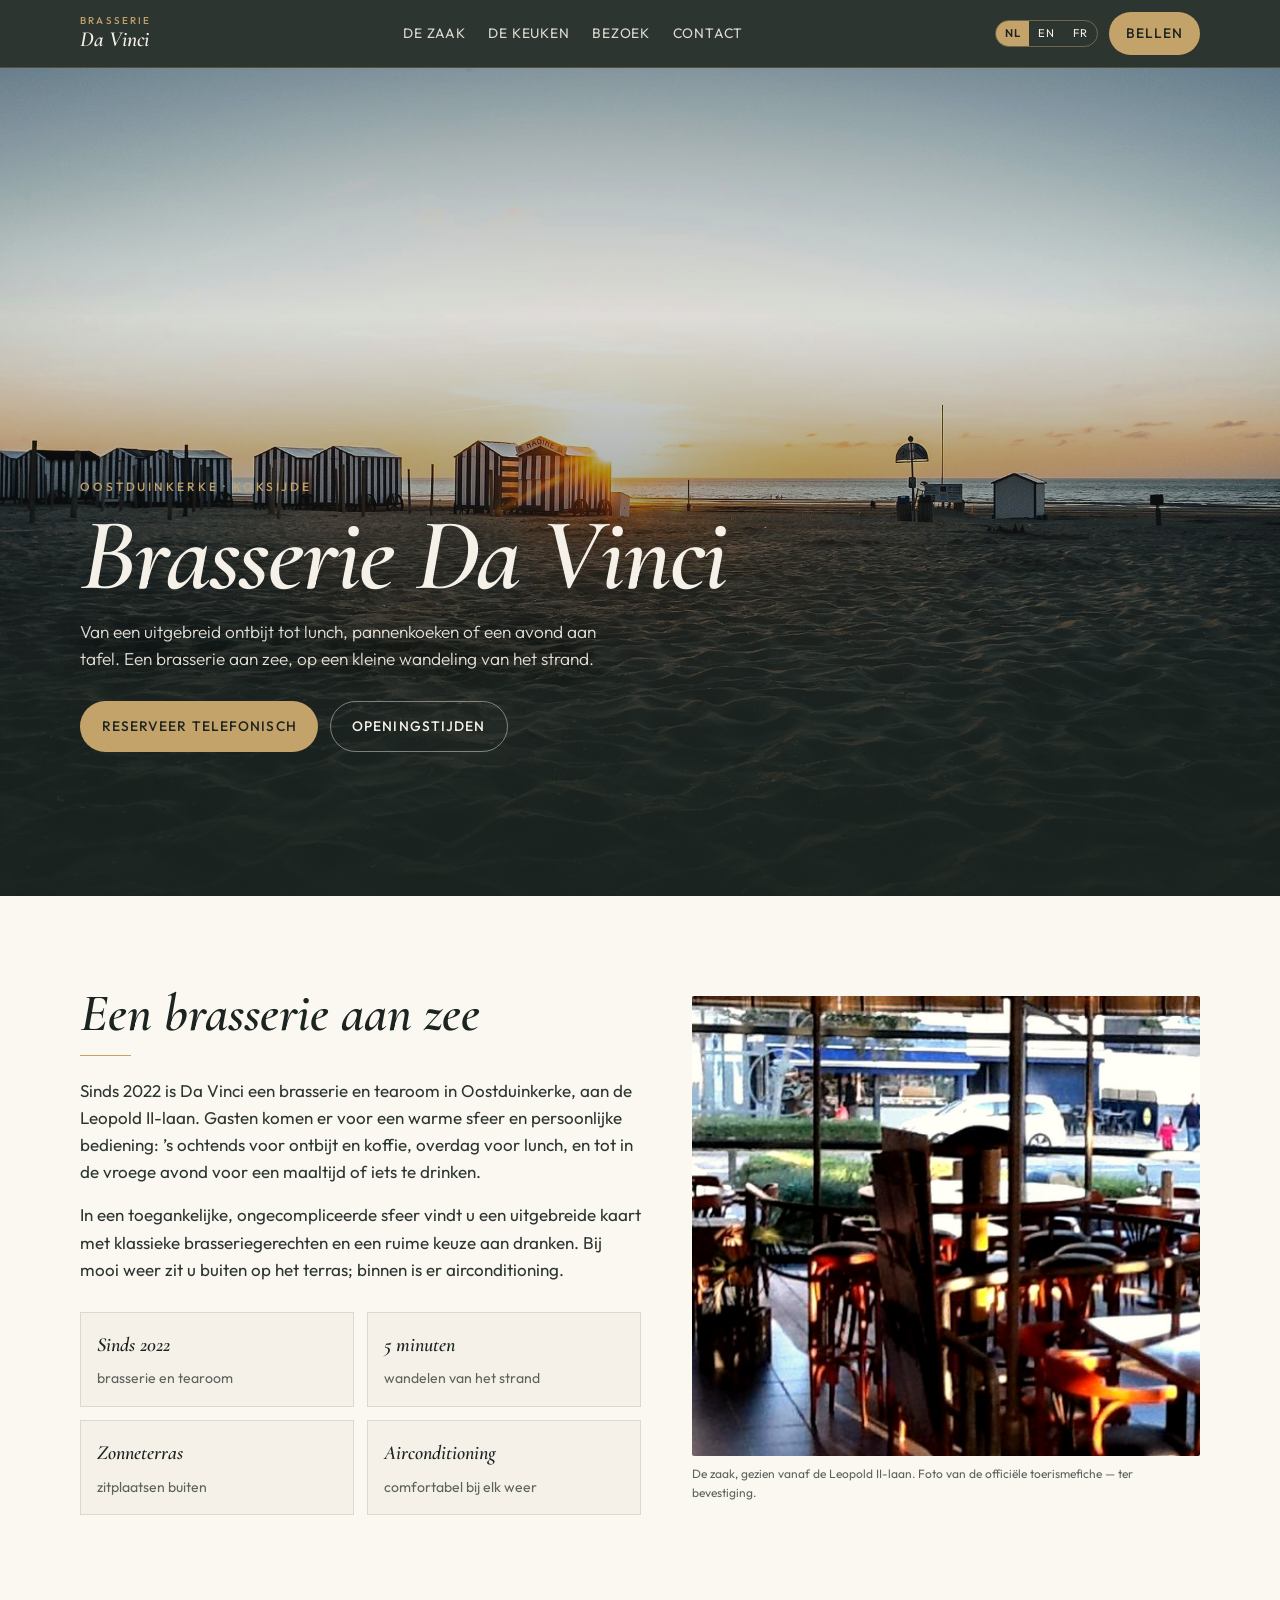
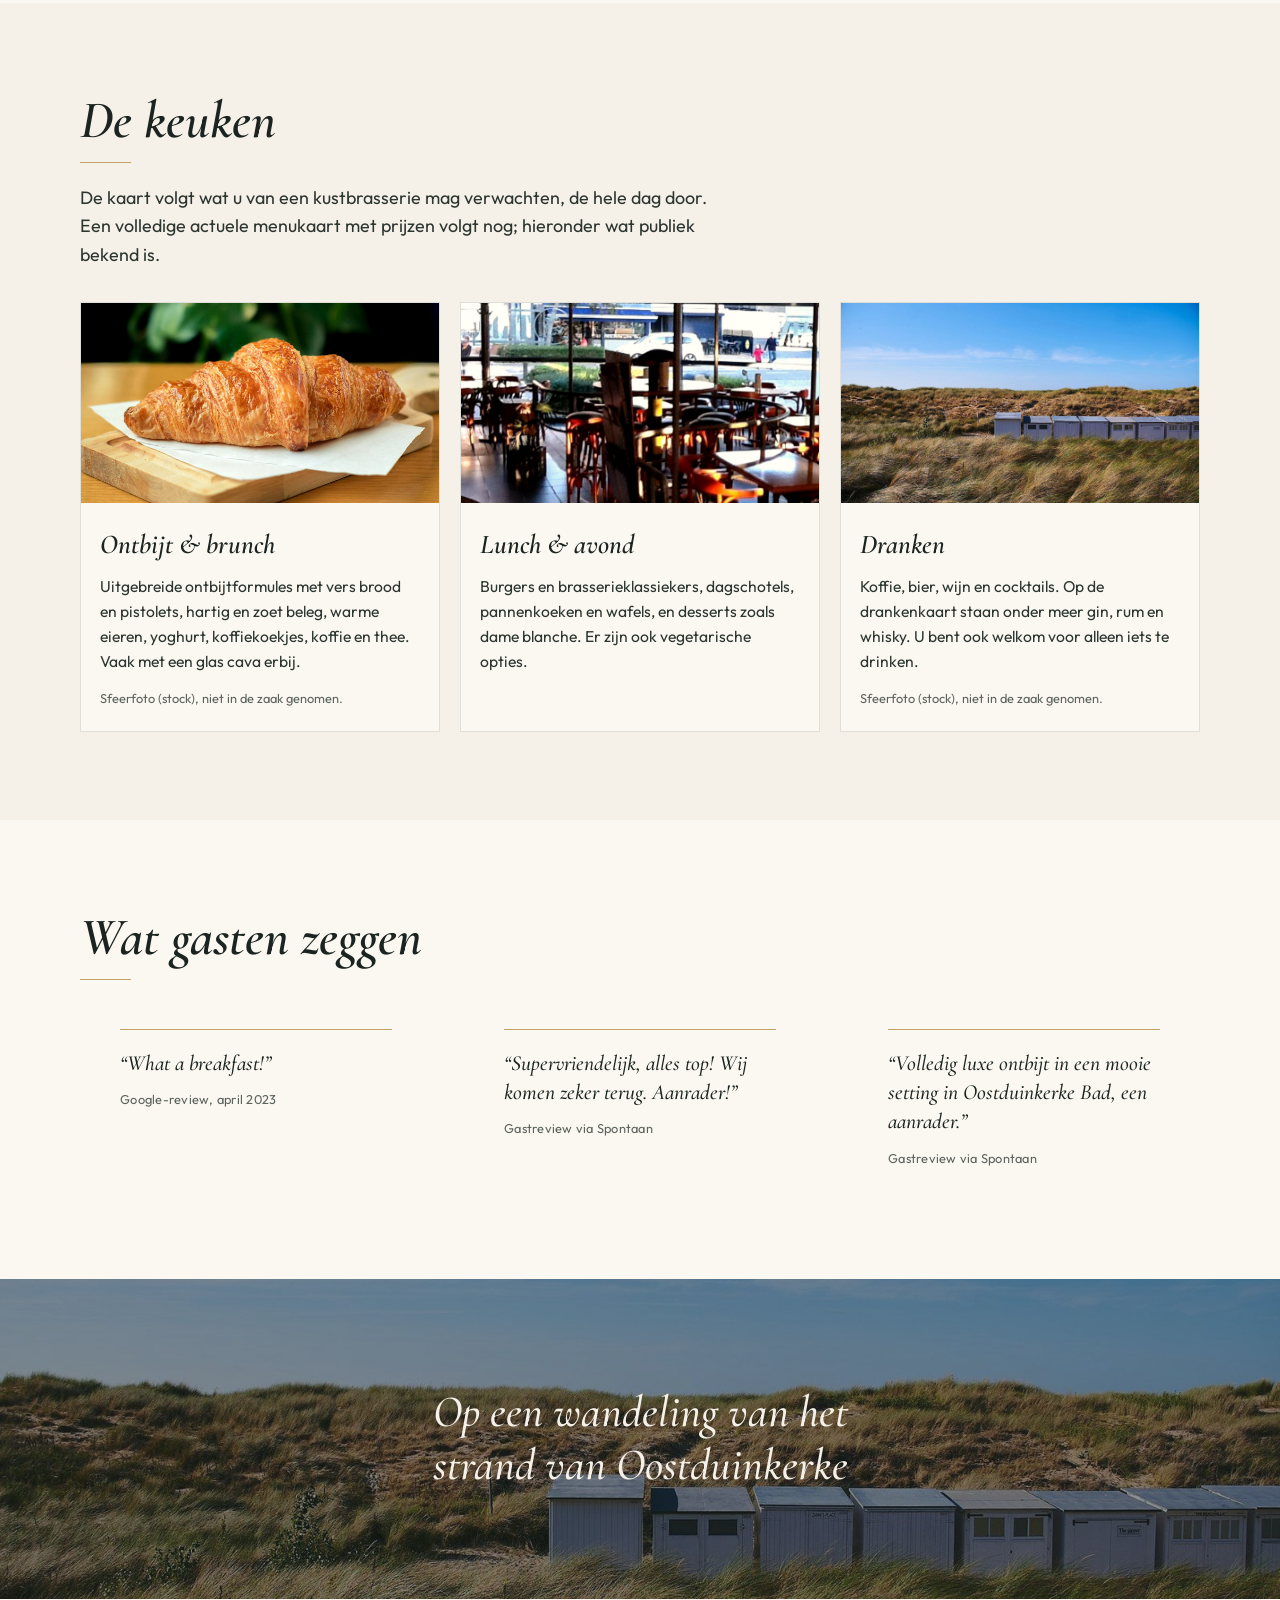
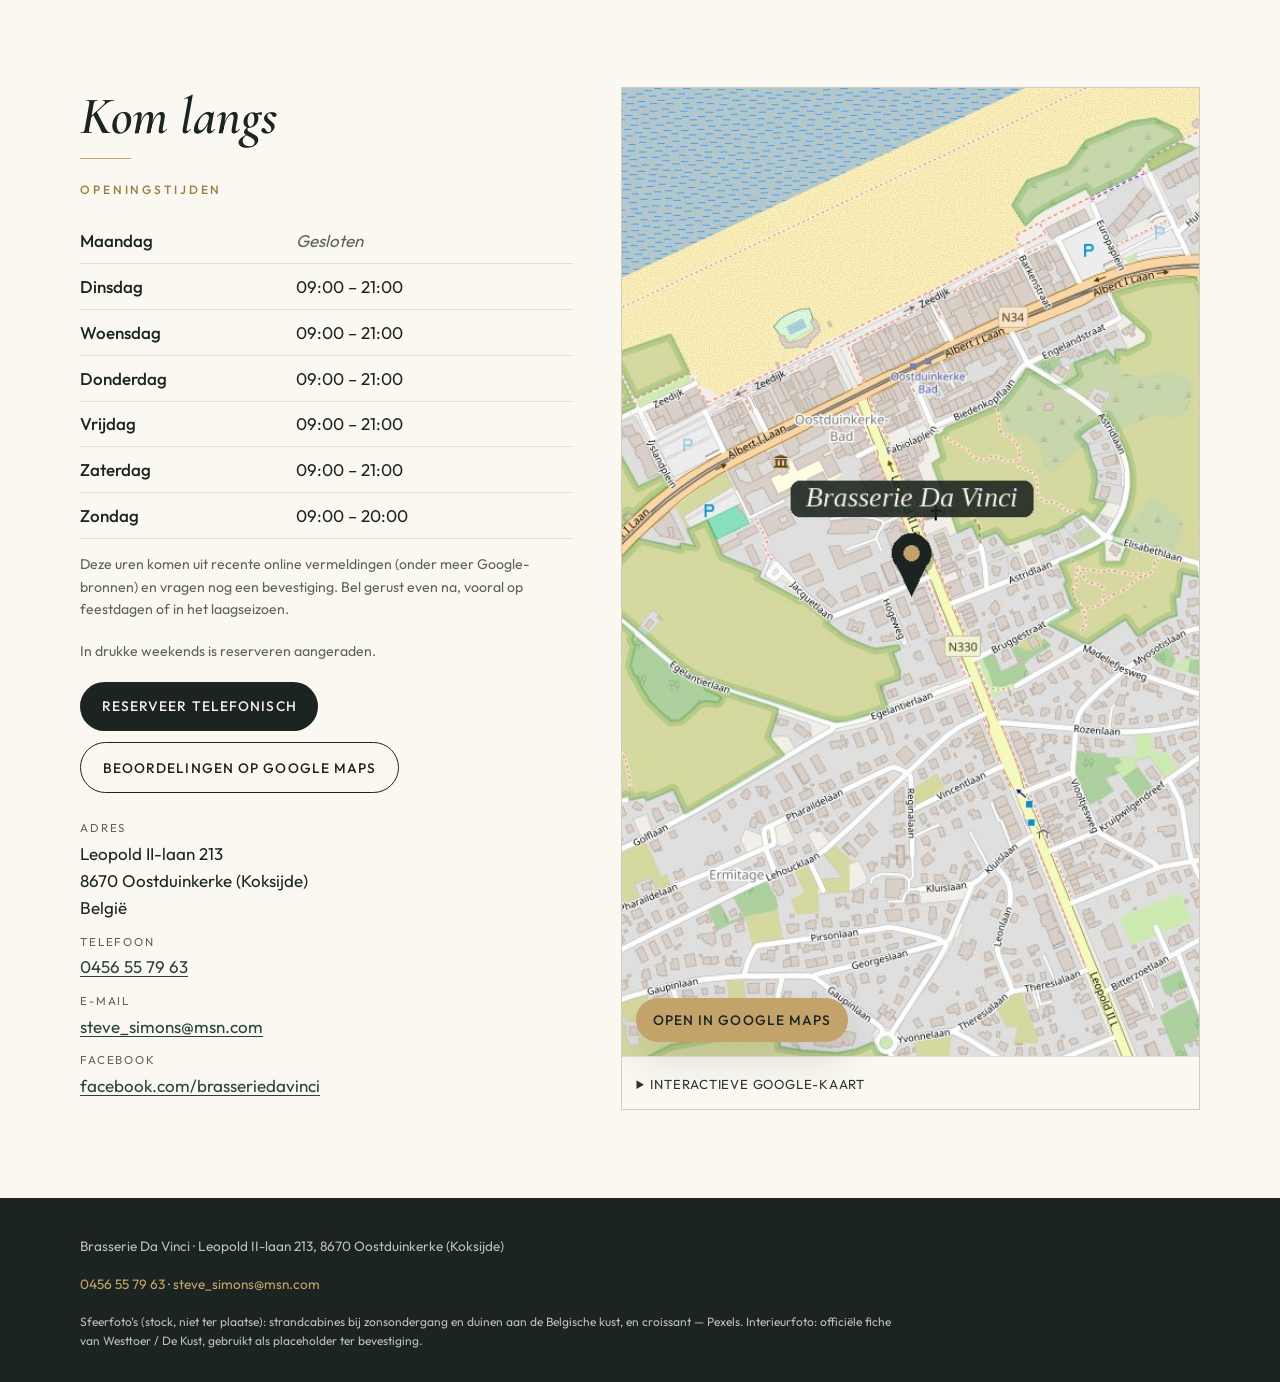
==== index.html @ 0a9a5b47 "Import site from Netlify" ====
<!DOCTYPE html>
<html lang="nl">
<head>
  <meta charset="utf-8">
  <meta name="viewport" content="width=device-width, initial-scale=1">
  <title>Brasserie Da Vinci · Oostduinkerke</title>
  <meta name="description" content="Brasserie en tearoom in Oostduinkerke, op een wandeling van het strand. Ontbijt, lunch, pannenkoeken en diner aan de Leopold II-laan 213, 8670 Koksijde.">
  <meta name="theme-color" content="#1b2420">
  <link rel="canonical" href="https://brasseriedavinci.com/">
  <link rel="icon" href="/favicon.ico" sizes="any">
  <link rel="icon" href="/favicon.svg" type="image/svg+xml">
  <link rel="apple-touch-icon" href="/apple-touch-icon.png">
  <link rel="manifest" href="/site.webmanifest">
  <meta property="og:type" content="website">
  <meta property="og:site_name" content="Brasserie Da Vinci">
  <meta property="og:title" content="Brasserie Da Vinci · Oostduinkerke">
  <meta property="og:description" content="Brasserie en tearoom aan zee in Oostduinkerke. Ontbijt, lunch en diner, Leopold II-laan 213.">
  <meta property="og:url" content="https://brasseriedavinci.com/">
  <meta property="og:image" content="https://brasseriedavinci.com/assets/img/og.jpg">
  <meta property="og:image:width" content="1200">
  <meta property="og:image:height" content="630">
  <meta property="og:locale" content="nl_BE">
  <meta property="og:locale:alternate" content="en_GB">
  <meta property="og:locale:alternate" content="fr_BE">
  <meta name="twitter:card" content="summary_large_image">
  <meta name="twitter:title" content="Brasserie Da Vinci · Oostduinkerke">
  <meta name="twitter:description" content="Brasserie en tearoom aan zee in Oostduinkerke. Ontbijt, lunch en diner.">
  <meta name="twitter:image" content="https://brasseriedavinci.com/assets/img/og.jpg">
  <link rel="preload" href="assets/fonts/cormorant-600-italic-latin.woff2" as="font" type="font/woff2" crossorigin>
  <link rel="preload" href="assets/fonts/outfit-400-normal-latin.woff2" as="font" type="font/woff2" crossorigin>
  <link rel="preload" href="assets/img/hero-coast.jpg" as="image">
  <link rel="stylesheet" href="assets/css/fonts.css">
  <link rel="stylesheet" href="assets/css/styles.css">
  <script type="application/ld+json">
  {
    "@context": "https://schema.org",
    "@type": "Restaurant",
    "name": "Brasserie Da Vinci",
    "alternateName": ["Da Vinci Oostduinkerke", "Da Vinci"],
    "url": "https://brasseriedavinci.com/",
    "image": "https://brasseriedavinci.com/assets/img/interior.jpg",
    "telephone": "+32456557963",
    "email": "steve_simons@msn.com",
    "servesCuisine": ["Brasserie", "Belgian"],
    "address": {
      "@type": "PostalAddress",
      "streetAddress": "Leopold II-laan 213",
      "postalCode": "8670",
      "addressLocality": "Oostduinkerke",
      "addressRegion": "West-Vlaanderen",
      "addressCountry": "BE"
    },
    "geo": {
      "@type": "GeoCoordinates",
      "latitude": 51.1299,
      "longitude": 2.67277
    },
    "hasMap": "https://www.google.com/maps?cid=10928506627656289856",
    "sameAs": [
      "https://www.facebook.com/brasseriedavinci",
      "https://www.dekust.be/da-vinci"
    ]
  }
  </script>
</head>
<body>
  <header class="header">
    <div class="header-inner">
      <a class="logo" href="#top">
        <span class="logo-kicker">Brasserie</span>
        <span class="logo-name">Da Vinci</span>
      </a>
      <nav class="nav" aria-label="Hoofdnavigatie">
        <a href="#over" data-i18n="navAbout">De zaak</a>
        <a href="#keuken" data-i18n="navKitchen">De keuken</a>
        <a href="#bezoek" data-i18n="navVisit">Bezoek</a>
        <a href="#contact" data-i18n="navContact">Contact</a>
      </nav>
      <div class="header-tools">
        <div class="lang" role="group" aria-label="Language">
          <button type="button" data-lang="nl" aria-pressed="true">NL</button>
          <button type="button" data-lang="en" aria-pressed="false">EN</button>
          <button type="button" data-lang="fr" aria-pressed="false">FR</button>
        </div>
        <a class="btn btn-gold header-call" href="tel:+32456557963" data-i18n="callShort">Bellen</a>
        <button class="menu-toggle" type="button" aria-expanded="false" aria-controls="mobile-nav" aria-label="Menu">
          <span></span>
        </button>
      </div>
    </div>
  </header>
  <nav class="mobile-nav" id="mobile-nav">
    <a href="#over" data-i18n="navAbout">De zaak</a>
    <a href="#keuken" data-i18n="navKitchen">De keuken</a>
    <a href="#bezoek" data-i18n="navVisit">Bezoek</a>
    <a href="#contact" data-i18n="navContact">Contact</a>
    <a class="btn btn-gold" href="tel:+32456557963" data-i18n="reserve">Reserveer telefonisch</a>
  </nav>

  <main id="top">
    <section class="hero" aria-label="Brasserie Da Vinci">
      <picture>
        <source media="(max-width: 700px)" srcset="assets/img/hero-coast-mobile.jpg" width="1200" height="1500">
        <img class="hero-img" src="assets/img/hero-coast.jpg" alt="Strandcabines bij zonsondergang aan de Belgische kust" width="2000" height="1250">
      </picture>
      <div class="hero-inner">
        <p class="eyebrow" data-i18n="heroEyebrow">Oostduinkerke · Koksijde</p>
        <h1>Brasserie Da Vinci</h1>
        <p class="hero-lead" data-i18n="heroLead">Van een uitgebreid ontbijt tot lunch, pannenkoeken of een avond aan tafel. Een brasserie aan zee, op een kleine wandeling van het strand.</p>
        <div class="hero-actions">
          <a class="btn btn-gold" href="tel:+32456557963" data-i18n="reserve">Reserveer telefonisch</a>
          <a class="btn btn-ghost" href="#bezoek" data-i18n="hoursCta">Openingstijden</a>
        </div>
      </div>
    </section>

    <section id="over">
      <div class="wrap about-grid">
        <div class="about-copy">
          <h2 class="section-title" data-i18n="aboutTitle">Een brasserie aan zee</h2>
          <hr class="gold-rule">
          <p data-i18n="about1">Sinds 2022 is Da Vinci een brasserie en tearoom in Oostduinkerke, aan de Leopold II-laan. Gasten komen er voor een warme sfeer en persoonlijke bediening: ’s ochtends voor ontbijt en koffie, overdag voor lunch, en tot in de vroege avond voor een maaltijd of iets te drinken.</p>
          <p data-i18n="about2">In een toegankelijke, ongecompliceerde sfeer vindt u een uitgebreide kaart met klassieke brasseriegerechten en een ruime keuze aan dranken. Bij mooi weer zit u buiten op het terras; binnen is er airconditioning.</p>
          <div class="facts">
            <div class="fact"><strong data-i18n="factYear">Sinds 2022</strong><span data-i18n="factYearSub">brasserie en tearoom</span></div>
            <div class="fact"><strong data-i18n="factWalk">5 minuten</strong><span data-i18n="factWalkSub">wandelen van het strand</span></div>
            <div class="fact"><strong data-i18n="factTerrace">Zonneterras</strong><span data-i18n="factTerraceSub">zitplaatsen buiten</span></div>
            <div class="fact"><strong data-i18n="factAir">Airconditioning</strong><span data-i18n="factAirSub">comfortabel bij elk weer</span></div>
          </div>
        </div>
        <figure class="about-photo">
          <img src="assets/img/interior.jpg" alt="Interieur van Brasserie Da Vinci, met houten stoelen en grote ramen op de Leopold II-laan" width="1600" height="1100">
          <figcaption data-i18n="photoCaption">De zaak, gezien vanaf de Leopold II-laan. Foto van de officiële toerismefiche — ter bevestiging.</figcaption>
        </figure>
      </div>
    </section>

    <section class="kitchen" id="keuken">
      <div class="wrap">
        <h2 class="section-title" data-i18n="kitchenTitle">De keuken</h2>
        <hr class="gold-rule">
        <p class="lede" data-i18n="kitchenLead">De kaart volgt wat u van een kustbrasserie mag verwachten, de hele dag door. Een volledige actuele menukaart met prijzen volgt nog; hieronder wat publiek bekend is.</p>
        <div class="cards">
          <article class="card">
            <img src="assets/img/breakfast.jpg" alt="" width="1400" height="1400">
            <div class="card-body">
              <h3 data-i18n="cardBreakfast">Ontbijt &amp; brunch</h3>
              <p data-i18n="cardBreakfastText">Uitgebreide ontbijtformules met vers brood en pistolets, hartig en zoet beleg, warme eieren, yoghurt, koffiekoekjes, koffie en thee. Vaak met een glas cava erbij.</p>
              <p class="card-note" data-i18n="stockNote">Sfeerfoto (stock), niet in de zaak genomen.</p>
            </div>
          </article>
          <article class="card">
            <img src="assets/img/interior.jpg" alt="" width="1600" height="1100">
            <div class="card-body">
              <h3 data-i18n="cardLunch">Lunch &amp; avond</h3>
              <p data-i18n="cardLunchText">Burgers en brasserieklassiekers, dagschotels, pannenkoeken en wafels, en desserts zoals dame blanche. Er zijn ook vegetarische opties.</p>
            </div>
          </article>
          <article class="card">
            <img src="assets/img/dunes.jpg" alt="" width="1600" height="1000">
            <div class="card-body">
              <h3 data-i18n="cardDrinks">Dranken</h3>
              <p data-i18n="cardDrinksText">Koffie, bier, wijn en cocktails. Op de drankenkaart staan onder meer gin, rum en whisky. U bent ook welkom voor alleen iets te drinken.</p>
              <p class="card-note" data-i18n="stockNote">Sfeerfoto (stock), niet in de zaak genomen.</p>
            </div>
          </article>
        </div>
      </div>
    </section>

    <section>
      <div class="wrap">
        <h2 class="section-title" data-i18n="quotesTitle">Wat gasten zeggen</h2>
        <hr class="gold-rule">
        <div class="quotes-grid">
          <blockquote class="quote">
            <p data-i18n="q1">“What a breakfast!”</p>
            <footer data-i18n="q1src">Google-review, april 2023</footer>
          </blockquote>
          <blockquote class="quote">
            <p data-i18n="q2">“Supervriendelijk, alles top! Wij komen zeker terug. Aanrader!”</p>
            <footer data-i18n="q2src">Gastreview via Spontaan</footer>
          </blockquote>
          <blockquote class="quote">
            <p data-i18n="q3">“Volledig luxe ontbijt in een mooie setting in Oostduinkerke Bad, een aanrader.”</p>
            <footer data-i18n="q3src">Gastreview via Spontaan</footer>
          </blockquote>
        </div>
      </div>
    </section>

    <aside class="band">
      <img src="assets/img/dunes.jpg" alt="Duinen en witte strandcabines aan de Belgische kust" width="1600" height="1000">
      <p data-i18n="bandText">Op een wandeling van het strand van Oostduinkerke</p>
    </aside>

    <section id="bezoek">
      <div class="wrap visit-grid">
        <div id="contact">
          <h2 class="section-title" data-i18n="visitTitle">Kom langs</h2>
          <hr class="gold-rule">
          <h3 class="eyebrow" style="color:var(--gold-deep)" data-i18n="hoursTitle">Openingstijden</h3>
          <table class="hours">
            <tbody>
              <tr><th data-i18n="mon">Maandag</th><td class="closed" data-i18n="closed">Gesloten</td></tr>
              <tr><th data-i18n="tue">Dinsdag</th><td>09:00 – 21:00</td></tr>
              <tr><th data-i18n="wed">Woensdag</th><td>09:00 – 21:00</td></tr>
              <tr><th data-i18n="thu">Donderdag</th><td>09:00 – 21:00</td></tr>
              <tr><th data-i18n="fri">Vrijdag</th><td>09:00 – 21:00</td></tr>
              <tr><th data-i18n="sat">Zaterdag</th><td>09:00 – 21:00</td></tr>
              <tr><th data-i18n="sun">Zondag</th><td>09:00 – 20:00</td></tr>
            </tbody>
          </table>
          <p class="hours-note" data-i18n="hoursNote">Deze uren komen uit recente online vermeldingen (onder meer Google-bronnen) en vragen nog een bevestiging. Bel gerust even na, vooral op feestdagen of in het laagseizoen.</p>
          <p class="hours-note" data-i18n="weekendNote">In drukke weekends is reserveren aangeraden.</p>
          <div class="hero-actions" style="margin: 1.2rem 0 1.6rem">
            <a class="btn btn-ink" href="tel:+32456557963" data-i18n="reserve">Reserveer telefonisch</a>
            <a class="btn btn-outline-ink" href="https://www.google.com/maps?cid=10928506627656289856" target="_blank" rel="noopener noreferrer" data-i18n="mapsReviews">Beoordelingen op Google Maps</a>
          </div>
          <ul class="contact-list">
            <li>
              <span class="label" data-i18n="addressLabel">Adres</span>
              Leopold II-laan 213<br>8670 Oostduinkerke (Koksijde)<br>België
            </li>
            <li>
              <span class="label" data-i18n="phoneLabel">Telefoon</span>
              <a href="tel:+32456557963">0456 55 79 63</a>
            </li>
            <li>
              <span class="label" data-i18n="emailLabel">E-mail</span>
              <a href="mailto:steve_simons@msn.com">steve_simons@msn.com</a>
            </li>
            <li>
              <span class="label" data-i18n="socialLabel">Facebook</span>
              <a href="https://www.facebook.com/brasseriedavinci" target="_blank" rel="noopener noreferrer">facebook.com/brasseriedavinci</a>
            </li>
          </ul>
        </div>
        <div class="map-wrap">
          <a class="map-static" href="https://www.google.com/maps?cid=10928506627656289856" target="_blank" rel="noopener noreferrer">
            <img src="assets/img/map.jpg" width="1200" height="900" alt="Kaart: Brasserie Da Vinci ligt aan de Leopold II-laan 213 in Oostduinkerke, op wandelafstand van het strand">
            <span class="btn btn-gold map-open" data-i18n="openMaps">Open in Google Maps</span>
          </a>
          <details class="map-embed-wrap">
            <summary data-i18n="interactiveMap">Interactieve Google-kaart</summary>
            <iframe
              id="map-frame"
              title="Kaart: Brasserie Da Vinci, Leopold II-laan 213, Oostduinkerke"
              src="https://www.google.com/maps?q=Brasserie+Da+Vinci+Oostduinkerke.,+Leopold+II+Laan+213,+8670+Koksijde,+Belgium&amp;ftid=0x47dcbd2e27e5c8ab:0x97b5489a400d7640&amp;hl=nl&amp;z=16&amp;output=embed"
              loading="lazy"
              referrerpolicy="no-referrer-when-downgrade"
              allowfullscreen></iframe>
          </details>
        </div>
      </div>
    </section>
  </main>

  <footer class="footer">
    <div class="footer-inner">
      <p data-i18n="footerLegal">Brasserie Da Vinci · Leopold II-laan 213, 8670 Oostduinkerke (Koksijde)</p>
      <p><a href="tel:+32456557963">0456 55 79 63</a> · <a href="mailto:steve_simons@msn.com">steve_simons@msn.com</a></p>
      <p class="credits" data-i18n="credits">Sfeerfoto’s (stock, niet ter plaatse): strandcabines bij zonsondergang en duinen aan de Belgische kust, en croissant — Pexels. Interieurfoto: officiële fiche van Westtoer / De Kust, gebruikt als placeholder ter bevestiging.</p>
    </div>
  </footer>
  <script src="assets/js/main.js" defer></script>
</body>
</html>
---- assets/css/fonts.css ----
@font-face {
  font-family: 'Cormorant Garamond';
  font-style: italic;
  font-weight: 500;
  font-display: swap;
  src: url(../fonts/cormorant-500-italic-latinext.woff2) format('woff2');
  unicode-range: U+0100-02BA, U+02BD-02C5, U+02C7-02CC, U+02CE-02D7, U+02DD-02FF, U+0304, U+0308, U+0329, U+1D00-1DBF, U+1E00-1E9F, U+1EF2-1EFF, U+2020, U+20A0-20AB, U+20AD-20C4, U+2113, U+2C60-2C7F, U+A720-A7FF;
}
@font-face {
  font-family: 'Cormorant Garamond';
  font-style: italic;
  font-weight: 500;
  font-display: swap;
  src: url(../fonts/cormorant-500-italic-latin.woff2) format('woff2');
  unicode-range: U+0000-00FF, U+0131, U+0152-0153, U+02BB-02BC, U+02C6, U+02DA, U+02DC, U+0304, U+0308, U+0329, U+2000-206F, U+20AC, U+2122, U+2191, U+2193, U+2212, U+2215, U+FEFF, U+FFFD;
}
@font-face {
  font-family: 'Cormorant Garamond';
  font-style: italic;
  font-weight: 600;
  font-display: swap;
  src: url(../fonts/cormorant-600-italic-latinext.woff2) format('woff2');
  unicode-range: U+0100-02BA, U+02BD-02C5, U+02C7-02CC, U+02CE-02D7, U+02DD-02FF, U+0304, U+0308, U+0329, U+1D00-1DBF, U+1E00-1E9F, U+1EF2-1EFF, U+2020, U+20A0-20AB, U+20AD-20C4, U+2113, U+2C60-2C7F, U+A720-A7FF;
}
@font-face {
  font-family: 'Cormorant Garamond';
  font-style: italic;
  font-weight: 600;
  font-display: swap;
  src: url(../fonts/cormorant-600-italic-latin.woff2) format('woff2');
  unicode-range: U+0000-00FF, U+0131, U+0152-0153, U+02BB-02BC, U+02C6, U+02DA, U+02DC, U+0304, U+0308, U+0329, U+2000-206F, U+20AC, U+2122, U+2191, U+2193, U+2212, U+2215, U+FEFF, U+FFFD;
}
@font-face {
  font-family: 'Cormorant Garamond';
  font-style: normal;
  font-weight: 500;
  font-display: swap;
  src: url(../fonts/cormorant-500-normal-latinext.woff2) format('woff2');
  unicode-range: U+0100-02BA, U+02BD-02C5, U+02C7-02CC, U+02CE-02D7, U+02DD-02FF, U+0304, U+0308, U+0329, U+1D00-1DBF, U+1E00-1E9F, U+1EF2-1EFF, U+2020, U+20A0-20AB, U+20AD-20C4, U+2113, U+2C60-2C7F, U+A720-A7FF;
}
@font-face {
  font-family: 'Cormorant Garamond';
  font-style: normal;
  font-weight: 500;
  font-display: swap;
  src: url(../fonts/cormorant-500-normal-latin.woff2) format('woff2');
  unicode-range: U+0000-00FF, U+0131, U+0152-0153, U+02BB-02BC, U+02C6, U+02DA, U+02DC, U+0304, U+0308, U+0329, U+2000-206F, U+20AC, U+2122, U+2191, U+2193, U+2212, U+2215, U+FEFF, U+FFFD;
}
@font-face {
  font-family: 'Cormorant Garamond';
  font-style: normal;
  font-weight: 600;
  font-display: swap;
  src: url(../fonts/cormorant-600-normal-latinext.woff2) format('woff2');
  unicode-range: U+0100-02BA, U+02BD-02C5, U+02C7-02CC, U+02CE-02D7, U+02DD-02FF, U+0304, U+0308, U+0329, U+1D00-1DBF, U+1E00-1E9F, U+1EF2-1EFF, U+2020, U+20A0-20AB, U+20AD-20C4, U+2113, U+2C60-2C7F, U+A720-A7FF;
}
@font-face {
  font-family: 'Cormorant Garamond';
  font-style: normal;
  font-weight: 600;
  font-display: swap;
  src: url(../fonts/cormorant-600-normal-latin.woff2) format('woff2');
  unicode-range: U+0000-00FF, U+0131, U+0152-0153, U+02BB-02BC, U+02C6, U+02DA, U+02DC, U+0304, U+0308, U+0329, U+2000-206F, U+20AC, U+2122, U+2191, U+2193, U+2212, U+2215, U+FEFF, U+FFFD;
}
@font-face {
  font-family: 'Cormorant Garamond';
  font-style: normal;
  font-weight: 700;
  font-display: swap;
  src: url(../fonts/cormorant-700-normal-latinext.woff2) format('woff2');
  unicode-range: U+0100-02BA, U+02BD-02C5, U+02C7-02CC, U+02CE-02D7, U+02DD-02FF, U+0304, U+0308, U+0329, U+1D00-1DBF, U+1E00-1E9F, U+1EF2-1EFF, U+2020, U+20A0-20AB, U+20AD-20C4, U+2113, U+2C60-2C7F, U+A720-A7FF;
}
@font-face {
  font-family: 'Cormorant Garamond';
  font-style: normal;
  font-weight: 700;
  font-display: swap;
  src: url(../fonts/cormorant-700-normal-latin.woff2) format('woff2');
  unicode-range: U+0000-00FF, U+0131, U+0152-0153, U+02BB-02BC, U+02C6, U+02DA, U+02DC, U+0304, U+0308, U+0329, U+2000-206F, U+20AC, U+2122, U+2191, U+2193, U+2212, U+2215, U+FEFF, U+FFFD;
}
@font-face {
  font-family: 'Outfit';
  font-style: normal;
  font-weight: 300;
  font-display: swap;
  src: url(../fonts/outfit-300-normal-latinext.woff2) format('woff2');
  unicode-range: U+0100-02BA, U+02BD-02C5, U+02C7-02CC, U+02CE-02D7, U+02DD-02FF, U+0304, U+0308, U+0329, U+1D00-1DBF, U+1E00-1E9F, U+1EF2-1EFF, U+2020, U+20A0-20AB, U+20AD-20C4, U+2113, U+2C60-2C7F, U+A720-A7FF;
}
@font-face {
  font-family: 'Outfit';
  font-style: normal;
  font-weight: 300;
  font-display: swap;
  src: url(../fonts/outfit-300-normal-latin.woff2) format('woff2');
  unicode-range: U+0000-00FF, U+0131, U+0152-0153, U+02BB-02BC, U+02C6, U+02DA, U+02DC, U+0304, U+0308, U+0329, U+2000-206F, U+20AC, U+2122, U+2191, U+2193, U+2212, U+2215, U+FEFF, U+FFFD;
}
@font-face {
  font-family: 'Outfit';
  font-style: normal;
  font-weight: 400;
  font-display: swap;
  src: url(../fonts/outfit-400-normal-latinext.woff2) format('woff2');
  unicode-range: U+0100-02BA, U+02BD-02C5, U+02C7-02CC, U+02CE-02D7, U+02DD-02FF, U+0304, U+0308, U+0329, U+1D00-1DBF, U+1E00-1E9F, U+1EF2-1EFF, U+2020, U+20A0-20AB, U+20AD-20C4, U+2113, U+2C60-2C7F, U+A720-A7FF;
}
@font-face {
  font-family: 'Outfit';
  font-style: normal;
  font-weight: 400;
  font-display: swap;
  src: url(../fonts/outfit-400-normal-latin.woff2) format('woff2');
  unicode-range: U+0000-00FF, U+0131, U+0152-0153, U+02BB-02BC, U+02C6, U+02DA, U+02DC, U+0304, U+0308, U+0329, U+2000-206F, U+20AC, U+2122, U+2191, U+2193, U+2212, U+2215, U+FEFF, U+FFFD;
}
@font-face {
  font-family: 'Outfit';
  font-style: normal;
  font-weight: 500;
  font-display: swap;
  src: url(../fonts/outfit-500-normal-latinext.woff2) format('woff2');
  unicode-range: U+0100-02BA, U+02BD-02C5, U+02C7-02CC, U+02CE-02D7, U+02DD-02FF, U+0304, U+0308, U+0329, U+1D00-1DBF, U+1E00-1E9F, U+1EF2-1EFF, U+2020, U+20A0-20AB, U+20AD-20C4, U+2113, U+2C60-2C7F, U+A720-A7FF;
}
@font-face {
  font-family: 'Outfit';
  font-style: normal;
  font-weight: 500;
  font-display: swap;
  src: url(../fonts/outfit-500-normal-latin.woff2) format('woff2');
  unicode-range: U+0000-00FF, U+0131, U+0152-0153, U+02BB-02BC, U+02C6, U+02DA, U+02DC, U+0304, U+0308, U+0329, U+2000-206F, U+20AC, U+2122, U+2191, U+2193, U+2212, U+2215, U+FEFF, U+FFFD;
}
@font-face {
  font-family: 'Outfit';
  font-style: normal;
  font-weight: 600;
  font-display: swap;
  src: url(../fonts/outfit-600-normal-latinext.woff2) format('woff2');
  unicode-range: U+0100-02BA, U+02BD-02C5, U+02C7-02CC, U+02CE-02D7, U+02DD-02FF, U+0304, U+0308, U+0329, U+1D00-1DBF, U+1E00-1E9F, U+1EF2-1EFF, U+2020, U+20A0-20AB, U+20AD-20C4, U+2113, U+2C60-2C7F, U+A720-A7FF;
}
@font-face {
  font-family: 'Outfit';
  font-style: normal;
  font-weight: 600;
  font-display: swap;
  src: url(../fonts/outfit-600-normal-latin.woff2) format('woff2');
  unicode-range: U+0000-00FF, U+0131, U+0152-0153, U+02BB-02BC, U+02C6, U+02DA, U+02DC, U+0304, U+0308, U+0329, U+2000-206F, U+20AC, U+2122, U+2191, U+2193, U+2212, U+2215, U+FEFF, U+FFFD;
}
---- assets/css/styles.css ----
/* Brasserie Da Vinci — coastal brasserie, mobile-first */
:root {
  --ink: #1b2420;
  --ink-soft: #2c3530;
  --cream: #f6f1e8;
  --cream-deep: #ebe3d4;
  --paper: #fbf8f2;
  --gold: #c4a36a;
  --gold-deep: #9a7a3f;
  --sea: #3d5c56;
  --sea-deep: #2a413d;
  --muted: #5c635d;
  --line: rgba(27, 36, 32, 0.12);
  --white: #fff;
  --shadow: 0 18px 40px rgba(27, 36, 32, 0.12);
  --serif: "Cormorant Garamond", "Times New Roman", serif;
  --sans: "Outfit", "Helvetica Neue", system-ui, sans-serif;
  --max: 1120px;
  --header-h: 4.25rem;
}

*, *::before, *::after { box-sizing: border-box; }
html { scroll-behavior: smooth; }
@media (prefers-reduced-motion: reduce) {
  html { scroll-behavior: auto; }
  *, *::before, *::after {
    animation-duration: 0.01ms !important;
    animation-iteration-count: 1 !important;
    transition-duration: 0.01ms !important;
  }
}

body {
  margin: 0;
  font-family: var(--sans);
  font-weight: 400;
  color: var(--ink);
  background: var(--paper);
  line-height: 1.6;
  font-size: 1.0625rem;
  -webkit-font-smoothing: antialiased;
}

img { max-width: 100%; height: auto; display: block; }
a { color: inherit; }
button { font-family: inherit; }

.wrap {
  width: min(100% - 2rem, var(--max));
  margin-inline: auto;
}

/* Header */
.header {
  position: sticky;
  top: 0;
  z-index: 40;
  height: var(--header-h);
  display: flex;
  align-items: center;
  background: rgba(27, 36, 32, 0.92);
  backdrop-filter: blur(12px);
  color: var(--cream);
  border-bottom: 1px solid rgba(196, 163, 106, 0.25);
}
.header-inner {
  width: min(100% - 1.25rem, var(--max));
  margin-inline: auto;
  display: flex;
  align-items: center;
  gap: 1rem;
  justify-content: space-between;
}
.logo {
  display: flex;
  flex-direction: column;
  text-decoration: none;
  line-height: 1;
  gap: 0.18rem;
}
.logo-kicker {
  font-size: 0.62rem;
  letter-spacing: 0.22em;
  text-transform: uppercase;
  color: var(--gold);
  font-weight: 500;
}
.logo-name {
  font-family: var(--serif);
  font-style: italic;
  font-weight: 600;
  font-size: 1.35rem;
  color: var(--cream);
}

.nav {
  display: none;
  align-items: center;
  gap: 1.4rem;
}
.nav a {
  text-decoration: none;
  font-size: 0.86rem;
  letter-spacing: 0.06em;
  text-transform: uppercase;
  color: var(--cream);
  opacity: 0.88;
}
.nav a:hover { opacity: 1; color: var(--gold); }

.header-tools {
  display: flex;
  align-items: center;
  gap: 0.65rem;
}
.lang {
  display: flex;
  border: 1px solid rgba(196, 163, 106, 0.45);
  border-radius: 999px;
  overflow: hidden;
}
.lang button {
  background: transparent;
  color: var(--cream);
  border: 0;
  padding: 0.35rem 0.55rem;
  font-size: 0.7rem;
  letter-spacing: 0.08em;
  cursor: pointer;
  min-width: 2.1rem;
}
.lang button[aria-pressed="true"] {
  background: var(--gold);
  color: var(--ink);
  font-weight: 600;
}

.btn {
  display: inline-flex;
  align-items: center;
  justify-content: center;
  gap: 0.45rem;
  text-decoration: none;
  border: 0;
  cursor: pointer;
  border-radius: 999px;
  padding: 0.85rem 1.35rem;
  font-size: 0.86rem;
  letter-spacing: 0.08em;
  text-transform: uppercase;
  font-weight: 500;
  transition: background 0.2s, color 0.2s, border-color 0.2s, transform 0.2s;
}
.btn:active { transform: translateY(1px); }
.btn-gold {
  background: var(--gold);
  color: var(--ink);
}
.btn-gold:hover { background: #d1b37d; }
.btn-ghost {
  background: transparent;
  color: var(--cream);
  border: 1px solid rgba(246, 241, 232, 0.45);
}
.btn-ghost:hover { border-color: var(--gold); color: var(--gold); }
.btn-ink {
  background: var(--ink);
  color: var(--cream);
}
.btn-ink:hover { background: var(--sea-deep); }
.btn-outline-ink {
  background: transparent;
  color: var(--ink);
  border: 1px solid var(--ink);
}
.btn-outline-ink:hover { background: var(--ink); color: var(--cream); }
.header-call { display: none; }

.menu-toggle {
  width: 2.6rem;
  height: 2.6rem;
  border: 1px solid rgba(196, 163, 106, 0.45);
  background: transparent;
  color: var(--cream);
  border-radius: 0.4rem;
  cursor: pointer;
  display: grid;
  place-items: center;
  padding: 0;
}
.menu-toggle span,
.menu-toggle span::before,
.menu-toggle span::after {
  display: block;
  width: 1.05rem;
  height: 1.5px;
  background: currentColor;
  position: relative;
}
.menu-toggle span::before,
.menu-toggle span::after {
  content: "";
  position: absolute;
  left: 0;
}
.menu-toggle span::before { top: -5px; }
.menu-toggle span::after { top: 5px; }

.mobile-nav {
  display: none;
  background: var(--ink);
  color: var(--cream);
  padding: 0.5rem 1.25rem 1.25rem;
  border-bottom: 1px solid rgba(196, 163, 106, 0.25);
}
.mobile-nav.open { display: block; }
.mobile-nav a {
  display: block;
  text-decoration: none;
  padding: 0.75rem 0;
  border-bottom: 1px solid rgba(246, 241, 232, 0.08);
  letter-spacing: 0.08em;
  text-transform: uppercase;
  font-size: 0.9rem;
}
.mobile-nav .btn { width: 100%; margin-top: 1rem; }

@media (min-width: 860px) {
  .nav { display: flex; }
  .menu-toggle { display: none; }
  .header-call { display: inline-flex; padding: 0.65rem 1.05rem; }
  .mobile-nav { display: none !important; }
}

/* Hero */
.hero {
  position: relative;
  min-height: 34rem;
  height: 92svh;
  max-height: 54rem;
  display: grid;
  place-items: end stretch;
  color: var(--cream);
  isolation: isolate;
  background: var(--ink);
}
.hero-img {
  position: absolute;
  inset: 0;
  width: 100%;
  height: 100%;
  object-fit: cover;
  object-position: center 80%;
  z-index: -2;
}
.hero::after {
  content: "";
  position: absolute;
  inset: 0;
  z-index: -1;
  background:
    linear-gradient(180deg, rgba(27,36,32,0.30) 0%, rgba(27,36,32,0.10) 30%, rgba(27,36,32,0.38) 55%, rgba(27,36,32,0.82) 78%, rgba(27,36,32,0.94) 100%);
}
.hero-inner {
  width: min(100% - 2rem, var(--max));
  margin-inline: auto;
  padding: 4.5rem 0 3.5rem;
}
.eyebrow {
  font-size: 0.75rem;
  letter-spacing: 0.24em;
  text-transform: uppercase;
  color: var(--gold);
  margin: 0 0 0.8rem;
  font-weight: 500;
}
.hero h1 {
  font-family: var(--serif);
  font-weight: 600;
  font-style: italic;
  font-size: clamp(3rem, 9vw, 6.4rem);
  line-height: 0.9;
  margin: 0 0 1rem;
  letter-spacing: -0.02em;
}
.hero-lead {
  max-width: 34rem;
  font-size: 1.08rem;
  font-weight: 300;
  color: rgba(246, 241, 232, 0.92);
  margin: 0 0 1.75rem;
}
.hero h1, .hero-lead { text-shadow: 0 2px 22px rgba(27, 36, 32, 0.5); }
@media (max-width: 700px) {
  .hero { min-height: 34rem; height: 86svh; max-height: 42rem; }
  .hero-img { object-position: center bottom; }
}
.hero-actions { display: flex; flex-wrap: wrap; gap: 0.7rem; }

/* Sections */
section { padding: 4.2rem 0; }
.section-title {
  font-family: var(--serif);
  font-style: italic;
  font-weight: 600;
  font-size: clamp(2.1rem, 5vw, 3.3rem);
  line-height: 1.1;
  margin: 0 0 0.8rem;
}
.gold-rule {
  width: 3.2rem;
  height: 1px;
  background: var(--gold);
  border: 0;
  margin: 0 0 1.3rem;
}
.lede {
  font-size: 1.12rem;
  color: var(--ink-soft);
  max-width: 40rem;
}

.about-grid {
  display: grid;
  gap: 2rem;
}
.about-copy p { margin: 0 0 1rem; color: var(--ink-soft); }
.about-copy p:last-child { margin-bottom: 0; }
.facts {
  display: grid;
  grid-template-columns: 1fr 1fr;
  gap: 0.85rem;
  margin-top: 1.8rem;
}
.fact {
  background: var(--cream);
  border: 1px solid var(--line);
  padding: 1rem 1rem 0.95rem;
}
.fact strong {
  display: block;
  font-family: var(--serif);
  font-style: italic;
  font-size: 1.25rem;
  font-weight: 600;
  margin-bottom: 0.15rem;
}
.fact span { font-size: 0.88rem; color: var(--muted); }
.about-photo {
  margin: 0;
}
.about-photo img {
  width: 100%;
  height: 100%;
  object-fit: cover;
  min-height: 260px;
  border-radius: 2px;
}
.about-photo figcaption {
  font-size: 0.75rem;
  color: var(--muted);
  margin-top: 0.5rem;
}

@media (min-width: 860px) {
  .about-grid {
    grid-template-columns: 1.05fr 0.95fr;
    gap: 3.2rem;
    align-items: center;
  }
  .about-photo img { min-height: 460px; }
}

/* Kitchen */
.kitchen { background: var(--cream); }
.cards {
  display: grid;
  gap: 1.25rem;
  margin-top: 2rem;
}
.card {
  background: var(--paper);
  border: 1px solid var(--line);
  overflow: hidden;
  display: flex;
  flex-direction: column;
}
.card img {
  width: 100%;
  height: 210px;
  object-fit: cover;
}
.card-body { padding: 1.25rem 1.2rem 1.4rem; }
.card h3 {
  font-family: var(--serif);
  font-style: italic;
  font-size: 1.7rem;
  margin: 0 0 0.5rem;
  font-weight: 600;
}
.card p { margin: 0; color: var(--ink-soft); font-size: 0.98rem; }
.card-note {
  margin-top: 0.85rem !important;
  font-size: 0.8rem !important;
  color: var(--muted) !important;
}
@media (min-width: 800px) {
  .cards { grid-template-columns: repeat(3, 1fr); }
  .card img { height: 200px; }
}

/* Quotes */
.quotes-grid {
  display: grid;
  gap: 1.2rem;
  margin-top: 2rem;
}
.quote {
  border-top: 1px solid var(--gold);
  padding: 1.2rem 0 0.4rem;
}
.quote p {
  font-family: var(--serif);
  font-style: italic;
  font-size: 1.35rem;
  line-height: 1.35;
  margin: 0 0 0.7rem;
}
.quote footer { font-size: 0.8rem; color: var(--muted); letter-spacing: 0.02em; }
@media (min-width: 800px) {
  .quotes-grid { grid-template-columns: repeat(3, 1fr); gap: 2rem; }
}

/* Band */
.band {
  position: relative;
  min-height: 320px;
  display: grid;
  place-items: center;
  color: var(--cream);
  isolation: isolate;
  text-align: center;
  padding: 4.5rem 1.25rem;
}
.band img {
  position: absolute;
  inset: 0;
  width: 100%;
  height: 100%;
  object-fit: cover;
  z-index: -2;
}
.band::after {
  content: "";
  position: absolute;
  inset: 0;
  background: rgba(27, 36, 32, 0.48);
  z-index: -1;
}
.band p {
  font-family: var(--serif);
  font-style: italic;
  font-size: clamp(1.8rem, 4.5vw, 2.8rem);
  margin: 0;
  max-width: 22ch;
  line-height: 1.2;
}

/* Visit */
.visit-grid {
  display: grid;
  gap: 2rem;
}
.hours {
  width: 100%;
  border-collapse: collapse;
  margin: 1.2rem 0 0.9rem;
}
.hours th, .hours td {
  text-align: left;
  padding: 0.55rem 0;
  border-bottom: 1px solid var(--line);
  font-weight: 400;
}
.hours th { font-weight: 500; }
.hours .closed { color: var(--muted); font-style: italic; }
.hours-note {
  font-size: 0.88rem;
  color: var(--muted);
  margin: 0 0 1.2rem;
}
.contact-list {
  list-style: none;
  margin: 1.25rem 0 0;
  padding: 0;
}
.contact-list li { margin: 0 0 0.7rem; }
.contact-list a { color: var(--sea-deep); text-decoration: underline; text-underline-offset: 3px; }
.contact-list .label {
  display: block;
  font-size: 0.72rem;
  letter-spacing: 0.16em;
  text-transform: uppercase;
  color: var(--muted);
  margin-bottom: 0.15rem;
}
.map-wrap {
  position: relative;
  background: var(--cream-deep);
  border: 1px solid var(--line);
  overflow: hidden;
}
.map-static { display: block; position: relative; }
.map-static img {
  width: 100%;
  height: auto;
  aspect-ratio: 4 / 3;
  object-fit: cover;
  object-position: center;
}
.map-open {
  position: absolute;
  left: 0.85rem;
  bottom: 0.85rem;
  z-index: 2;
  padding: 0.7rem 1.05rem !important;
  box-shadow: var(--shadow);
}
.map-embed-wrap {
  border-top: 1px solid var(--line);
  background: var(--paper);
  padding: 0.7rem 0.9rem 0;
}
.map-embed-wrap summary {
  cursor: pointer;
  font-size: 0.82rem;
  letter-spacing: 0.06em;
  text-transform: uppercase;
  padding: 0.4rem 0 0.85rem;
  color: var(--ink-soft);
}
.map-embed-wrap iframe {
  width: 100%;
  height: 360px;
  border: 0;
  display: block;
  filter: grayscale(0.15) contrast(1.02);
}
@media (min-width: 860px) {
  .visit-grid { grid-template-columns: 0.92fr 1.08fr; gap: 3rem; align-items: stretch; }
  .map-wrap { display: flex; flex-direction: column; height: 100%; }
  .map-static { flex: 1; display: block; position: relative; min-height: 520px; }
  .map-static img {
    position: absolute;
    inset: 0;
    width: 100%;
    height: 100%;
    min-height: 0;
    aspect-ratio: auto;
    object-fit: cover;
    object-position: center;
  }
  .map-embed-wrap iframe { min-height: 420px; }
}

/* Footer */
.footer {
  background: var(--ink);
  color: var(--cream);
  padding: 2.4rem 0 2rem;
  font-size: 0.85rem;
}
.footer a { color: var(--gold); text-decoration: none; }
.footer a:hover { text-decoration: underline; }
.footer-inner {
  width: min(100% - 2rem, var(--max));
  margin-inline: auto;
  display: grid;
  gap: 1rem;
}
.footer p { margin: 0; color: rgba(246,241,232,0.75); }
.credits { font-size: 0.75rem; color: rgba(246,241,232,0.55); max-width: 52rem; }

@media (min-width: 860px) {
  section { padding: 5.5rem 0; }
}
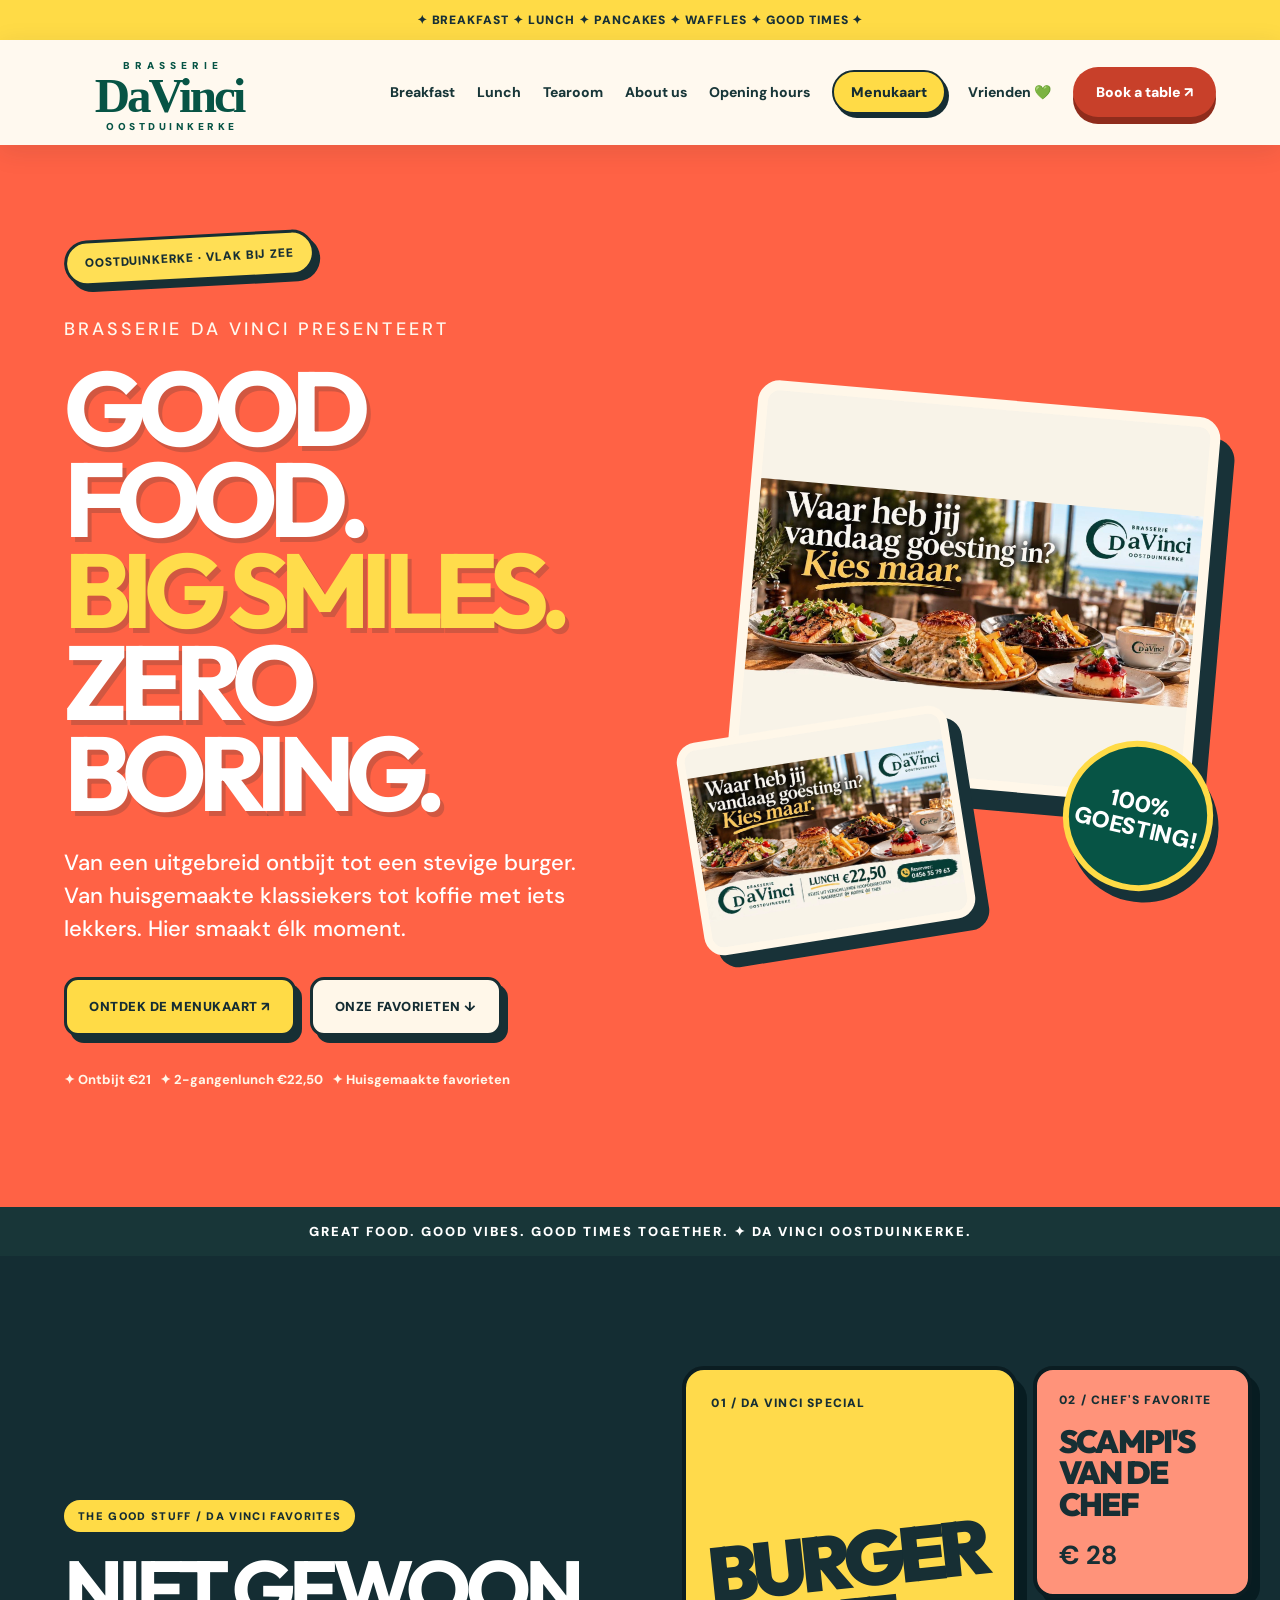
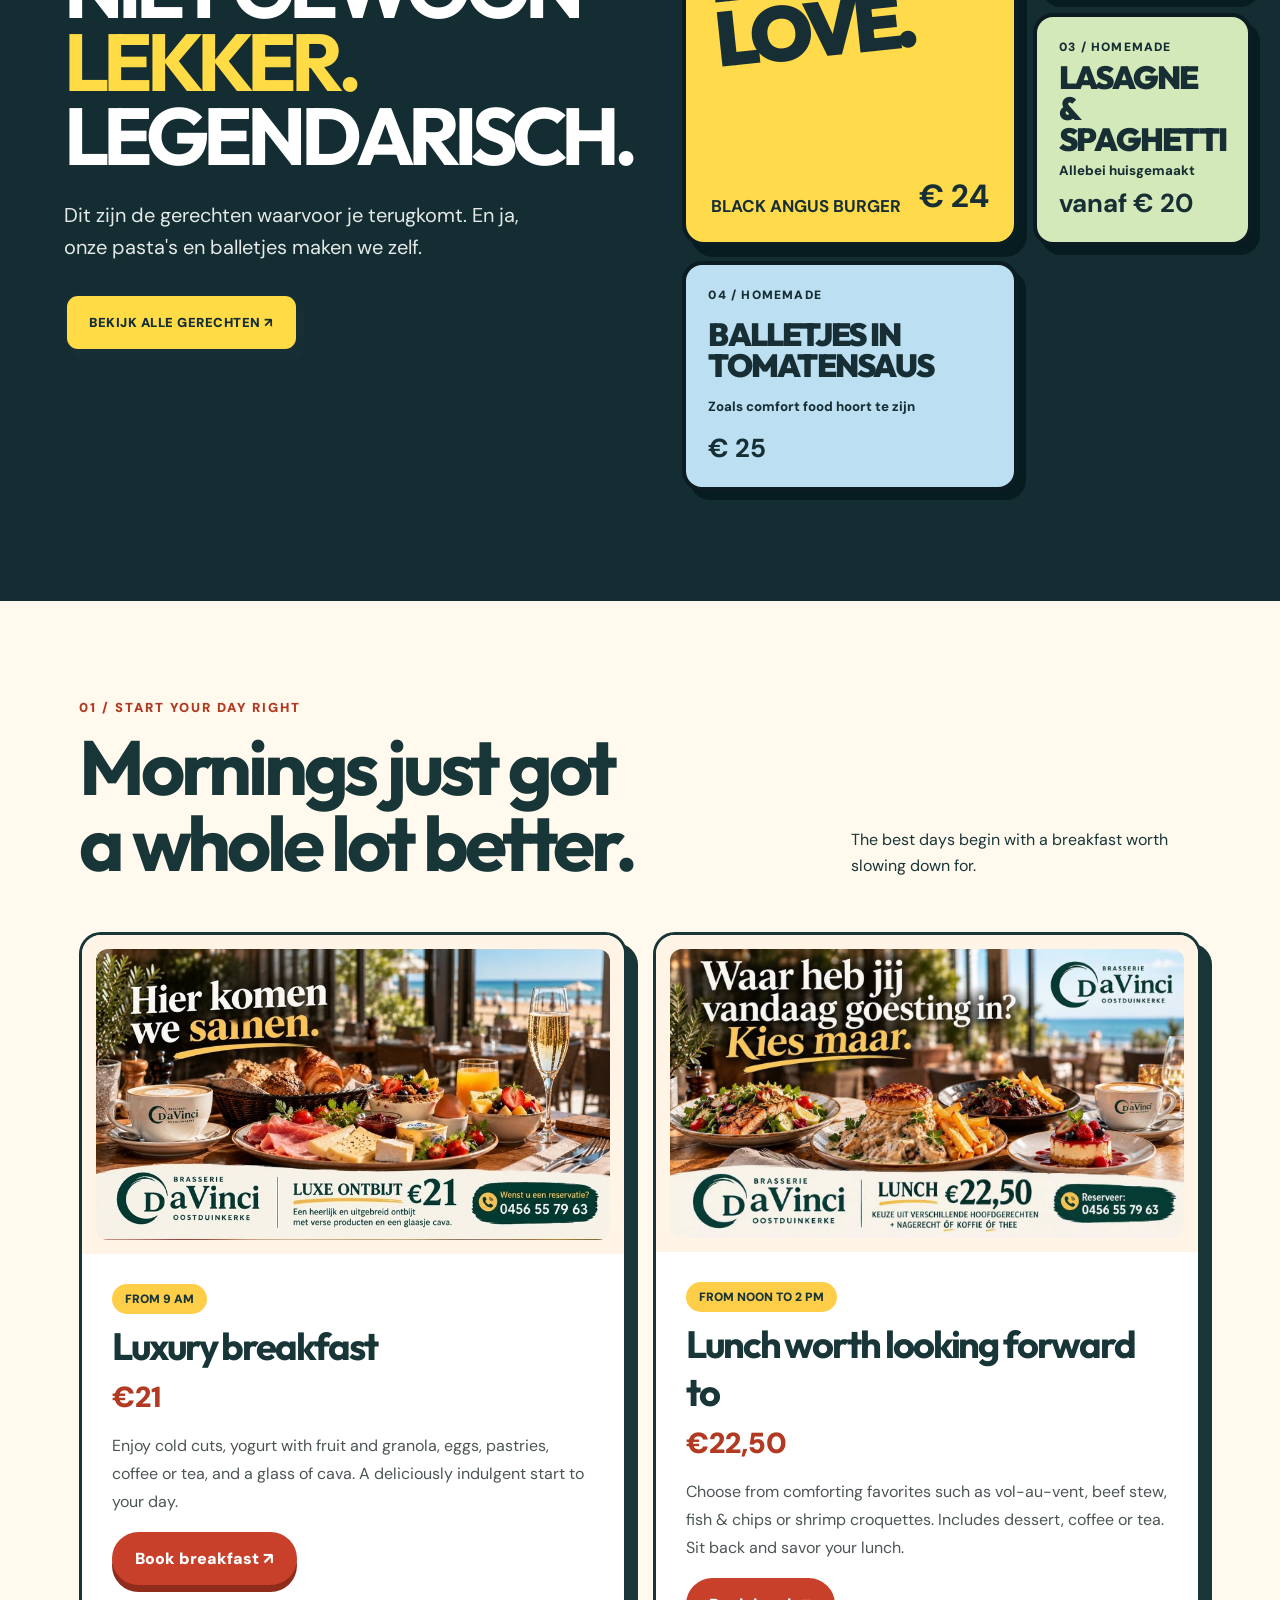
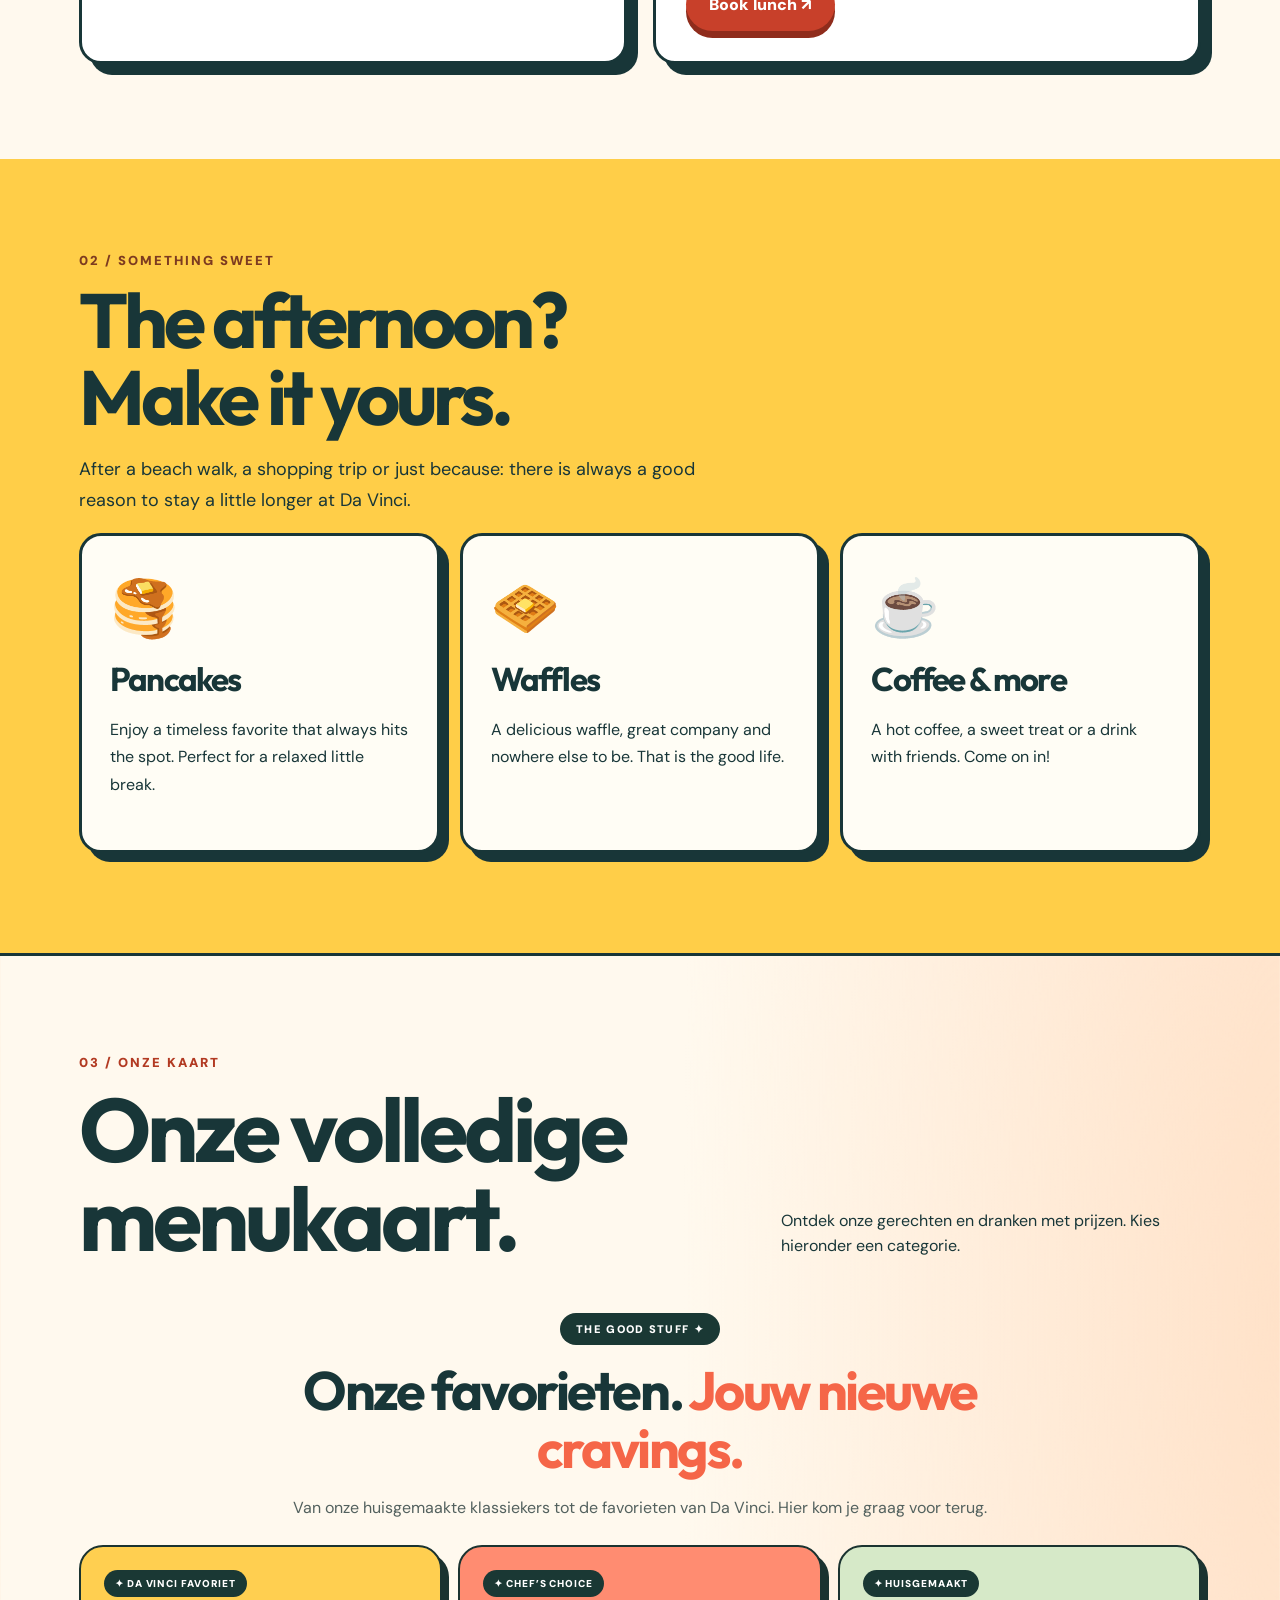
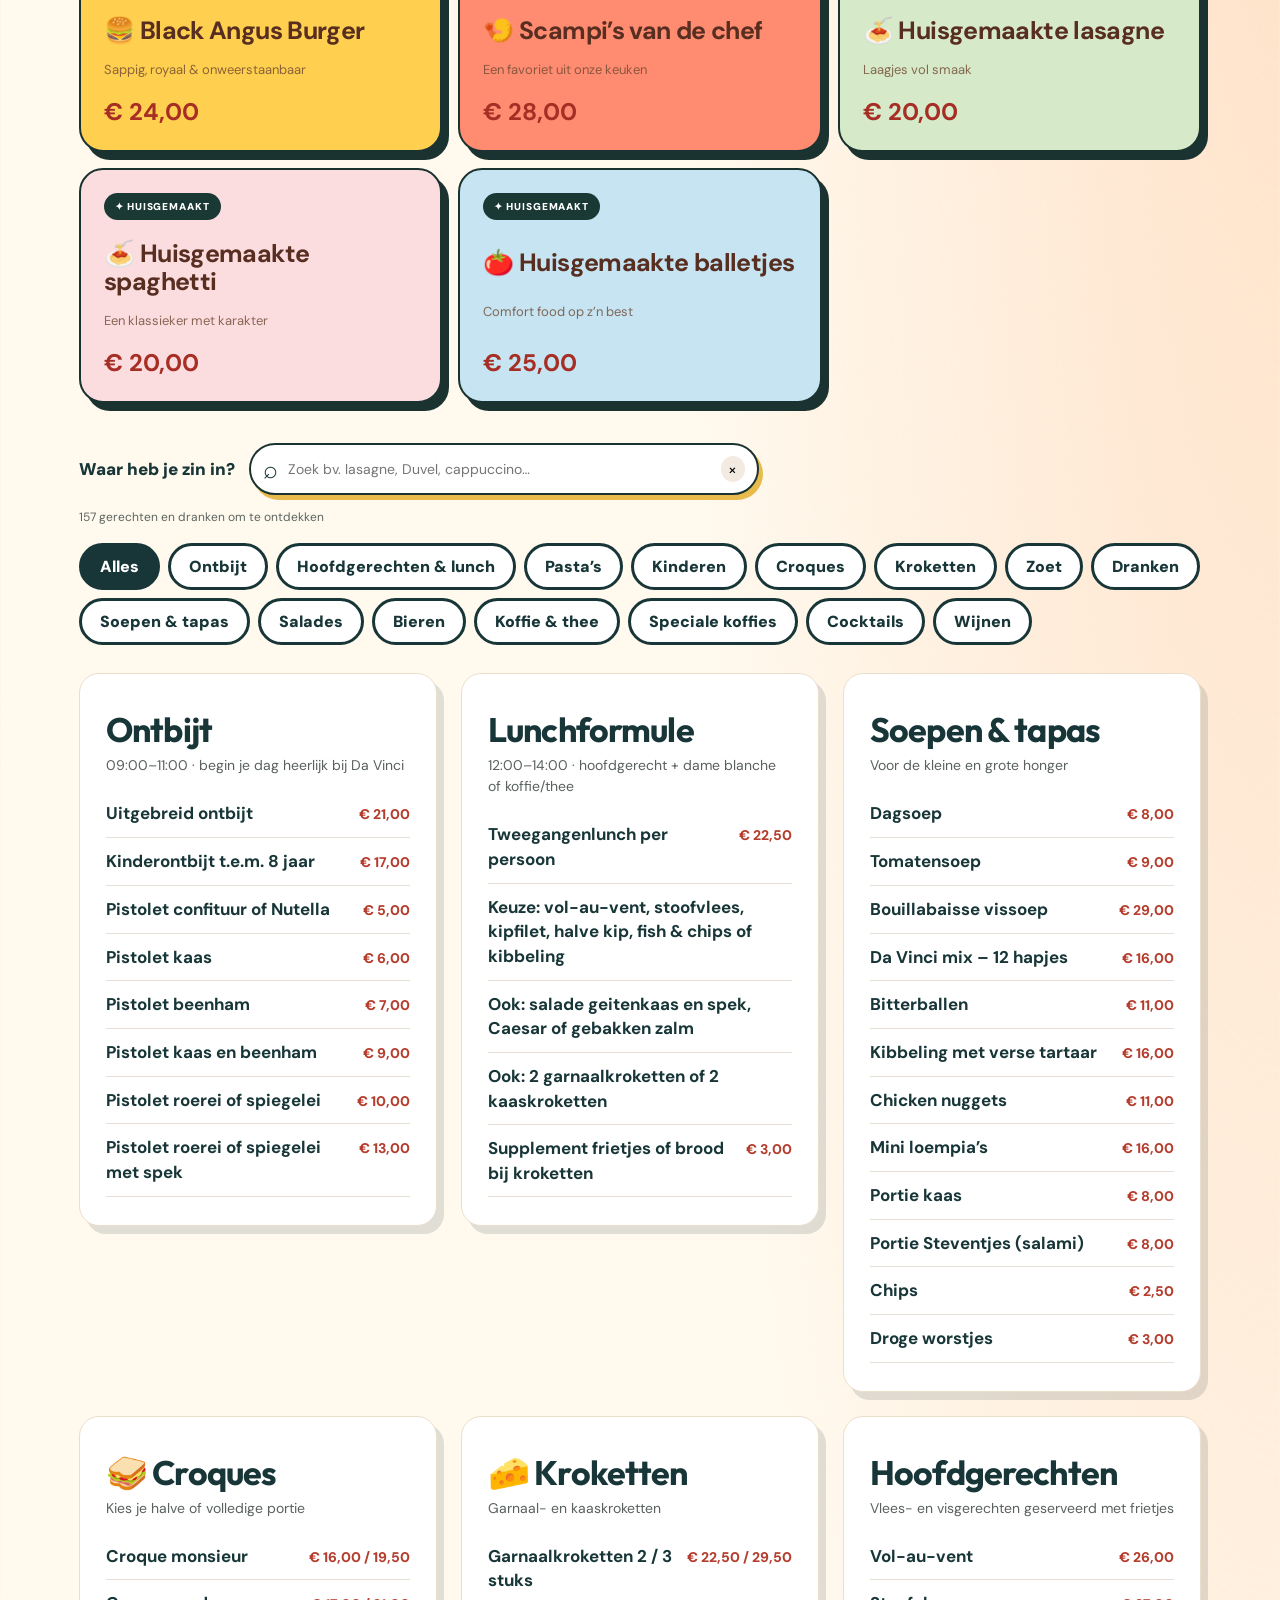
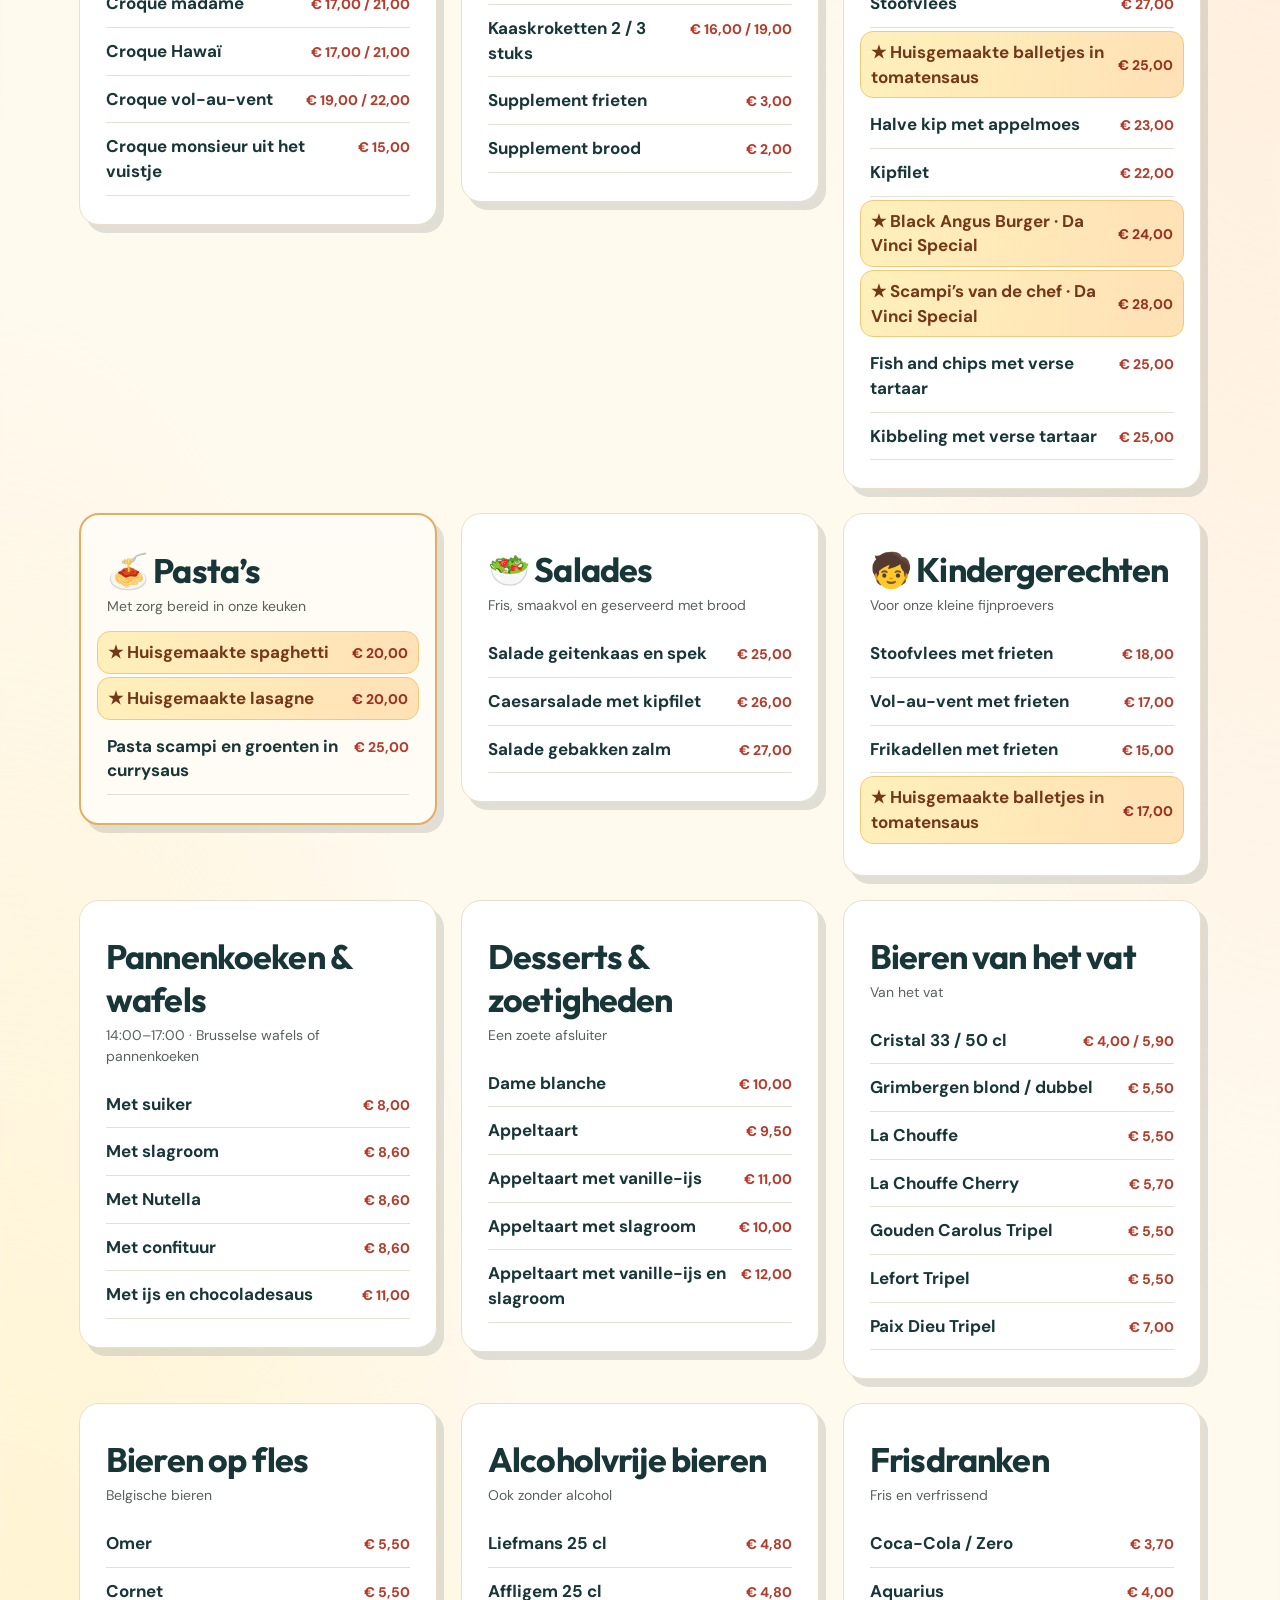
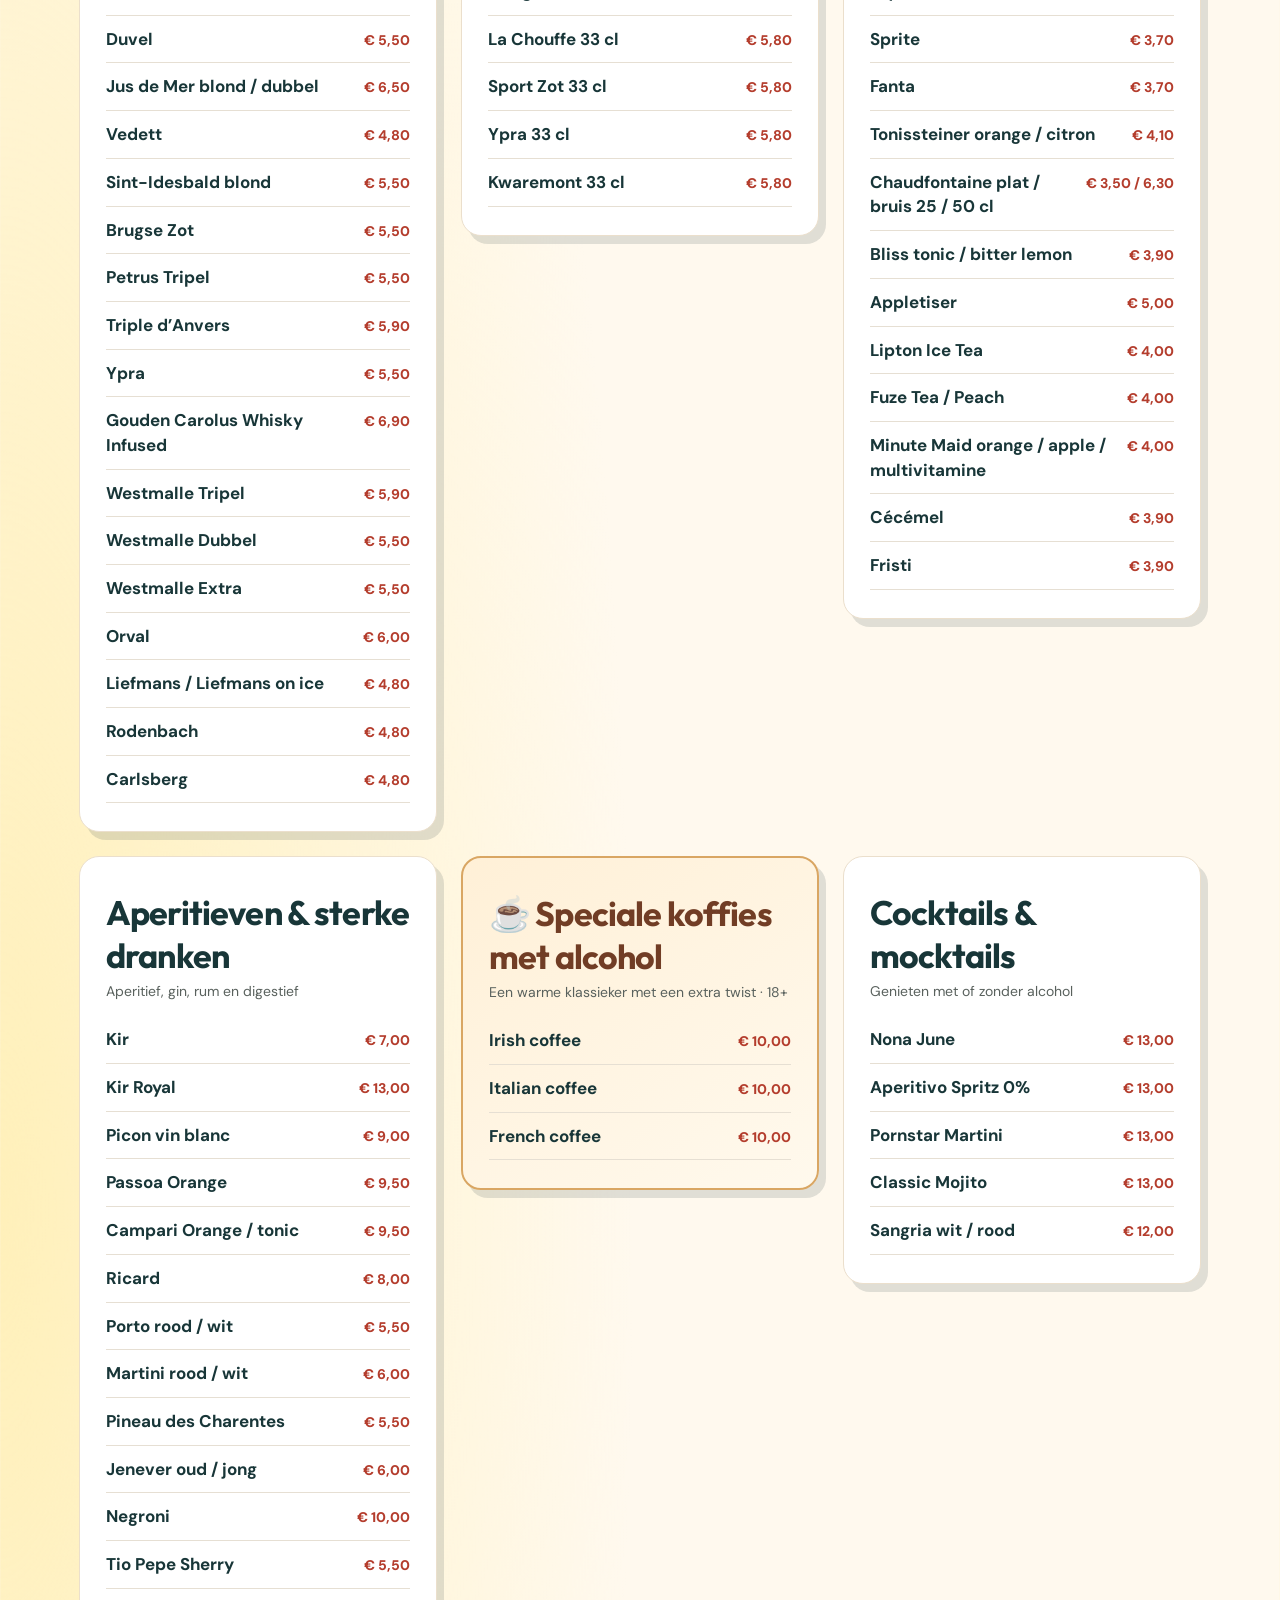
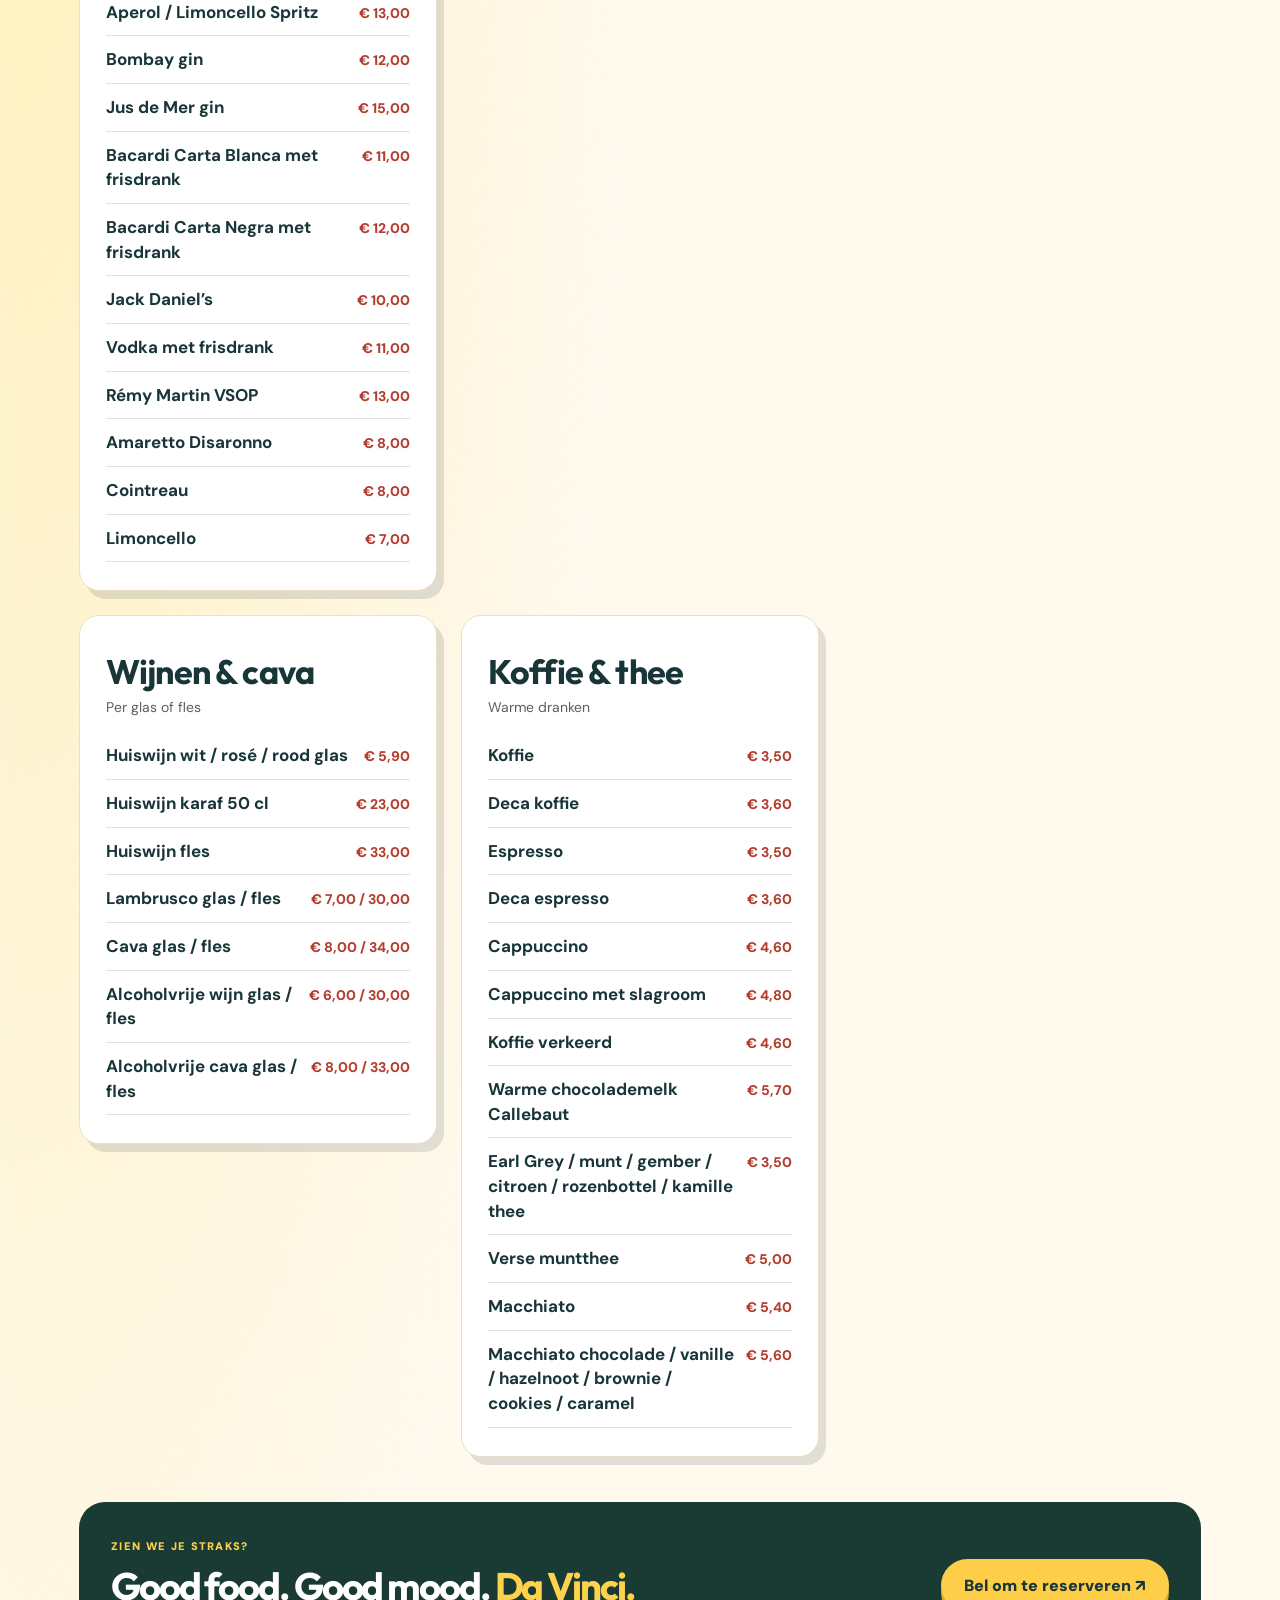
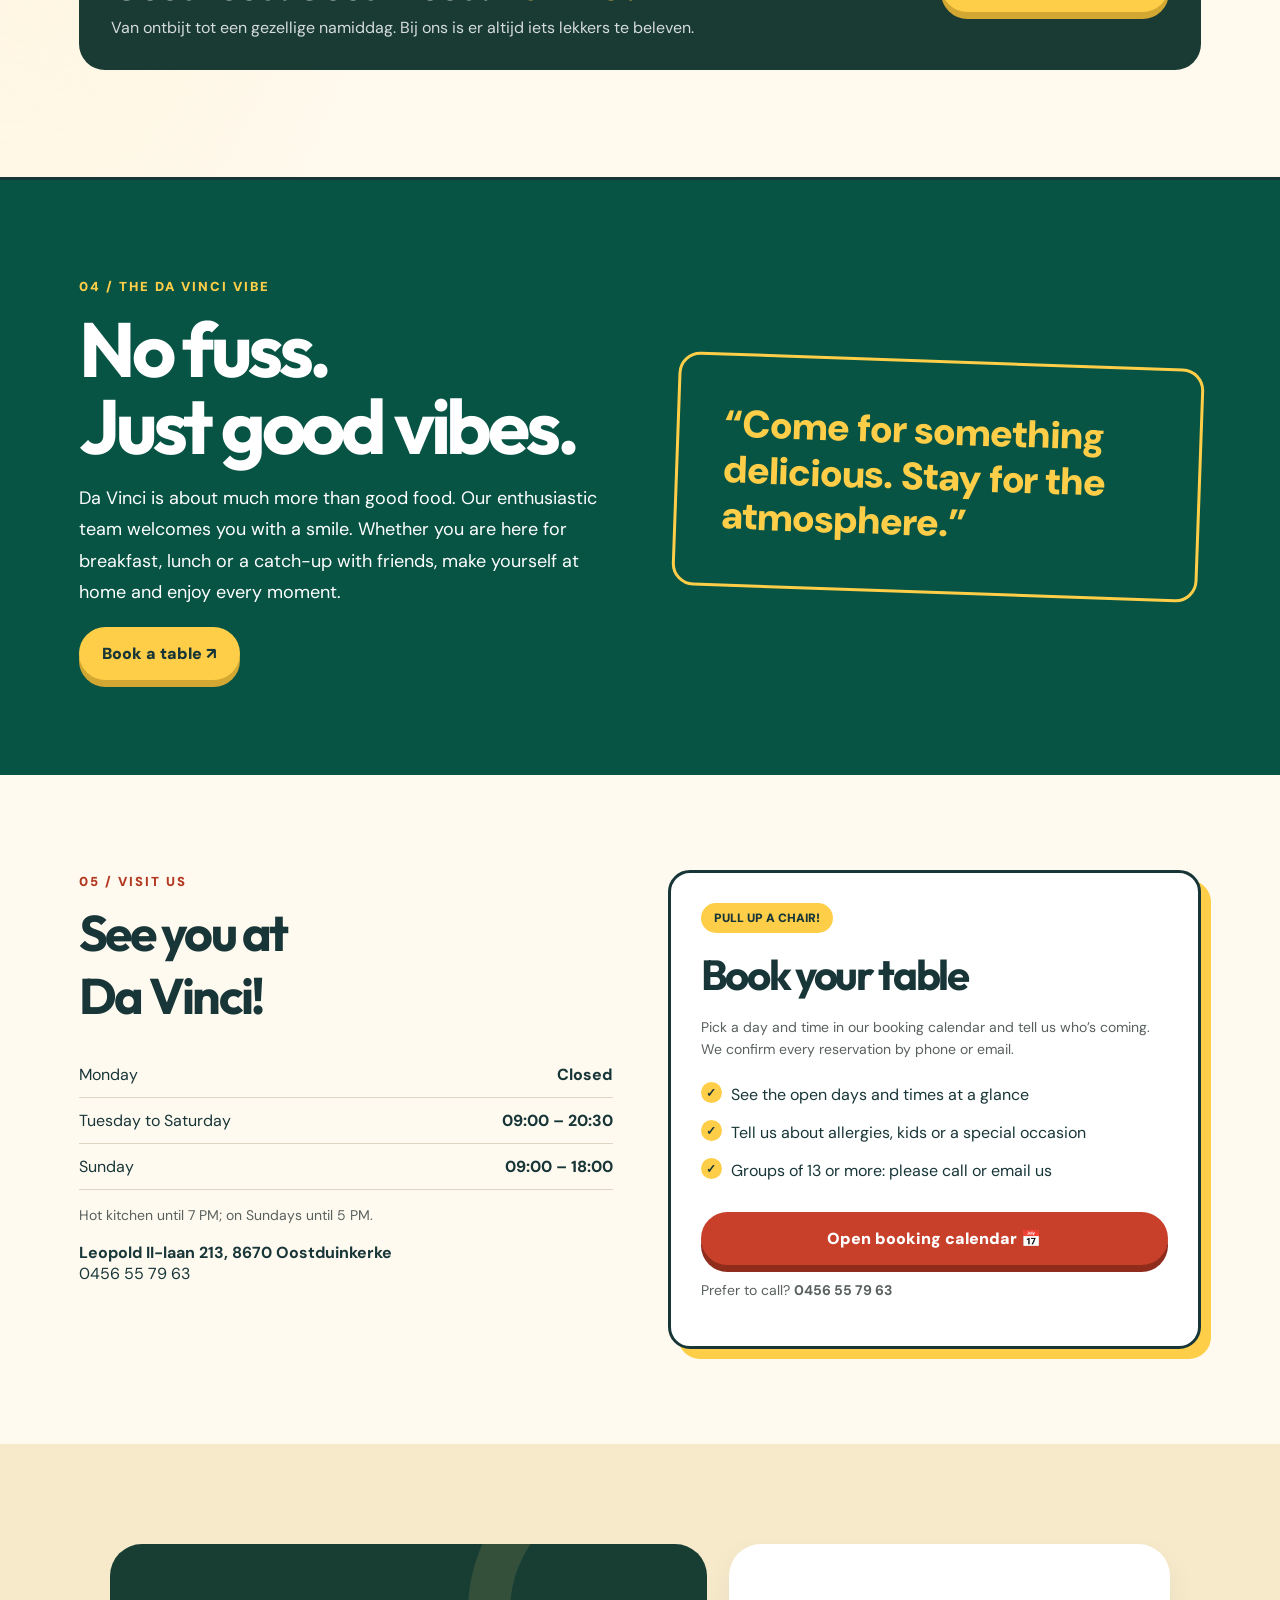
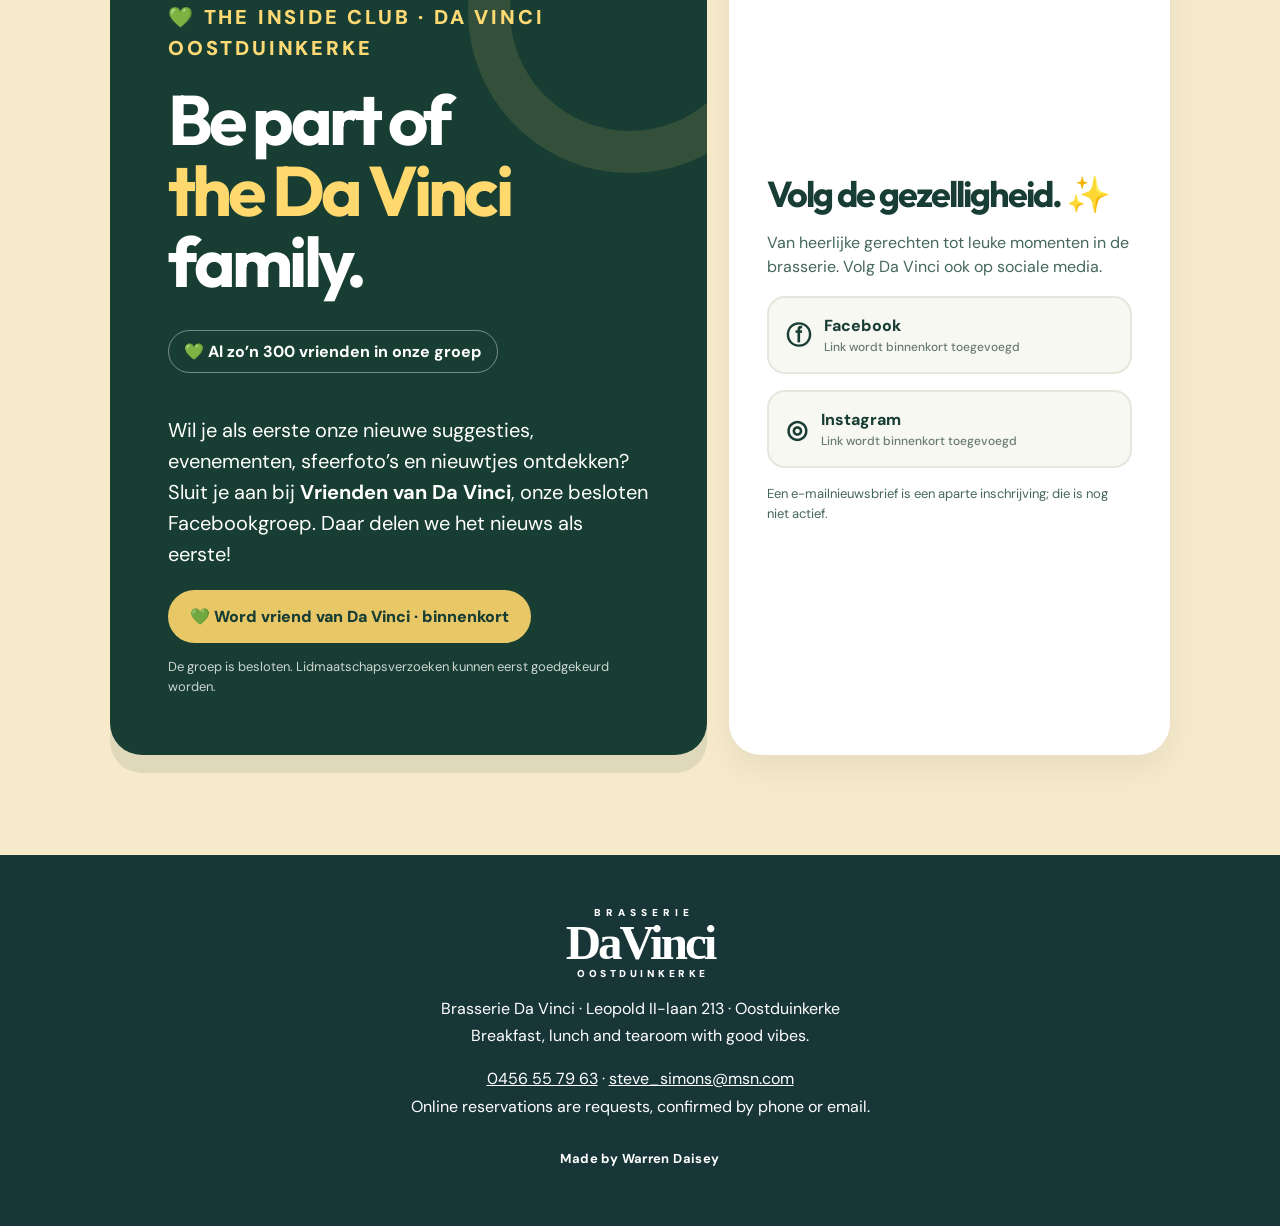
==== commit a59dcdfd: "New homepage from Warren; previous homepage moved to /v7" ====
--- a/index.html
+++ b/index.html
@@ -1,268 +1,880 @@
 <!DOCTYPE html>
-<html lang="nl">
-<head>
-  <meta charset="utf-8">
-  <meta name="viewport" content="width=device-width, initial-scale=1">
-  <title>Brasserie Da Vinci · Oostduinkerke</title>
-  <meta name="description" content="Brasserie en tearoom in Oostduinkerke, op een wandeling van het strand. Ontbijt, lunch, pannenkoeken en diner aan de Leopold II-laan 213, 8670 Koksijde.">
-  <meta name="theme-color" content="#1b2420">
-  <link rel="canonical" href="https://brasseriedavinci.com/">
-  <link rel="icon" href="/favicon.ico" sizes="any">
-  <link rel="icon" href="/favicon.svg" type="image/svg+xml">
-  <link rel="apple-touch-icon" href="/apple-touch-icon.png">
-  <link rel="manifest" href="/site.webmanifest">
-  <meta property="og:type" content="website">
-  <meta property="og:site_name" content="Brasserie Da Vinci">
-  <meta property="og:title" content="Brasserie Da Vinci · Oostduinkerke">
-  <meta property="og:description" content="Brasserie en tearoom aan zee in Oostduinkerke. Ontbijt, lunch en diner, Leopold II-laan 213.">
-  <meta property="og:url" content="https://brasseriedavinci.com/">
-  <meta property="og:image" content="https://brasseriedavinci.com/assets/img/og.jpg">
-  <meta property="og:image:width" content="1200">
-  <meta property="og:image:height" content="630">
-  <meta property="og:locale" content="nl_BE">
-  <meta property="og:locale:alternate" content="en_GB">
-  <meta property="og:locale:alternate" content="fr_BE">
-  <meta name="twitter:card" content="summary_large_image">
-  <meta name="twitter:title" content="Brasserie Da Vinci · Oostduinkerke">
-  <meta name="twitter:description" content="Brasserie en tearoom aan zee in Oostduinkerke. Ontbijt, lunch en diner.">
-  <meta name="twitter:image" content="https://brasseriedavinci.com/assets/img/og.jpg">
-  <link rel="preload" href="assets/fonts/cormorant-600-italic-latin.woff2" as="font" type="font/woff2" crossorigin>
-  <link rel="preload" href="assets/fonts/outfit-400-normal-latin.woff2" as="font" type="font/woff2" crossorigin>
-  <link rel="preload" href="assets/img/hero-coast.jpg" as="image">
-  <link rel="stylesheet" href="assets/css/fonts.css">
-  <link rel="stylesheet" href="assets/css/styles.css">
-  <script type="application/ld+json">
-  {
-    "@context": "https://schema.org",
-    "@type": "Restaurant",
-    "name": "Brasserie Da Vinci",
-    "alternateName": ["Da Vinci Oostduinkerke", "Da Vinci"],
-    "url": "https://brasseriedavinci.com/",
-    "image": "https://brasseriedavinci.com/assets/img/interior.jpg",
-    "telephone": "+32456557963",
-    "email": "steve_simons@msn.com",
-    "servesCuisine": ["Brasserie", "Belgian"],
-    "address": {
-      "@type": "PostalAddress",
-      "streetAddress": "Leopold II-laan 213",
-      "postalCode": "8670",
-      "addressLocality": "Oostduinkerke",
-      "addressRegion": "West-Vlaanderen",
-      "addressCountry": "BE"
-    },
-    "geo": {
-      "@type": "GeoCoordinates",
-      "latitude": 51.1299,
-      "longitude": 2.67277
-    },
-    "hasMap": "https://www.google.com/maps?cid=10928506627656289856",
-    "sameAs": [
-      "https://www.facebook.com/brasseriedavinci",
-      "https://www.dekust.be/da-vinci"
-    ]
-  }
-  </script>
-</head>
-<body>
-  <header class="header">
-    <div class="header-inner">
-      <a class="logo" href="#top">
-        <span class="logo-kicker">Brasserie</span>
-        <span class="logo-name">Da Vinci</span>
-      </a>
-      <nav class="nav" aria-label="Hoofdnavigatie">
-        <a href="#over" data-i18n="navAbout">De zaak</a>
-        <a href="#keuken" data-i18n="navKitchen">De keuken</a>
-        <a href="#bezoek" data-i18n="navVisit">Bezoek</a>
-        <a href="#contact" data-i18n="navContact">Contact</a>
-      </nav>
-      <div class="header-tools">
-        <div class="lang" role="group" aria-label="Language">
-          <button type="button" data-lang="nl" aria-pressed="true">NL</button>
-          <button type="button" data-lang="en" aria-pressed="false">EN</button>
-          <button type="button" data-lang="fr" aria-pressed="false">FR</button>
-        </div>
-        <a class="btn btn-gold header-call" href="tel:+32456557963" data-i18n="callShort">Bellen</a>
-        <button class="menu-toggle" type="button" aria-expanded="false" aria-controls="mobile-nav" aria-label="Menu">
-          <span></span>
-        </button>
-      </div>
-    </div>
-  </header>
-  <nav class="mobile-nav" id="mobile-nav">
-    <a href="#over" data-i18n="navAbout">De zaak</a>
-    <a href="#keuken" data-i18n="navKitchen">De keuken</a>
-    <a href="#bezoek" data-i18n="navVisit">Bezoek</a>
-    <a href="#contact" data-i18n="navContact">Contact</a>
-    <a class="btn btn-gold" href="tel:+32456557963" data-i18n="reserve">Reserveer telefonisch</a>
-  </nav>
-
-  <main id="top">
-    <section class="hero" aria-label="Brasserie Da Vinci">
-      <picture>
-        <source media="(max-width: 700px)" srcset="assets/img/hero-coast-mobile.jpg" width="1200" height="1500">
-        <img class="hero-img" src="assets/img/hero-coast.jpg" alt="Strandcabines bij zonsondergang aan de Belgische kust" width="2000" height="1250">
-      </picture>
-      <div class="hero-inner">
-        <p class="eyebrow" data-i18n="heroEyebrow">Oostduinkerke · Koksijde</p>
-        <h1>Brasserie Da Vinci</h1>
-        <p class="hero-lead" data-i18n="heroLead">Van een uitgebreid ontbijt tot lunch, pannenkoeken of een avond aan tafel. Een brasserie aan zee, op een kleine wandeling van het strand.</p>
-        <div class="hero-actions">
-          <a class="btn btn-gold" href="tel:+32456557963" data-i18n="reserve">Reserveer telefonisch</a>
-          <a class="btn btn-ghost" href="#bezoek" data-i18n="hoursCta">Openingstijden</a>
-        </div>
-      </div>
-    </section>
-
-    <section id="over">
-      <div class="wrap about-grid">
-        <div class="about-copy">
-          <h2 class="section-title" data-i18n="aboutTitle">Een brasserie aan zee</h2>
-          <hr class="gold-rule">
-          <p data-i18n="about1">Sinds 2022 is Da Vinci een brasserie en tearoom in Oostduinkerke, aan de Leopold II-laan. Gasten komen er voor een warme sfeer en persoonlijke bediening: ’s ochtends voor ontbijt en koffie, overdag voor lunch, en tot in de vroege avond voor een maaltijd of iets te drinken.</p>
-          <p data-i18n="about2">In een toegankelijke, ongecompliceerde sfeer vindt u een uitgebreide kaart met klassieke brasseriegerechten en een ruime keuze aan dranken. Bij mooi weer zit u buiten op het terras; binnen is er airconditioning.</p>
-          <div class="facts">
-            <div class="fact"><strong data-i18n="factYear">Sinds 2022</strong><span data-i18n="factYearSub">brasserie en tearoom</span></div>
-            <div class="fact"><strong data-i18n="factWalk">5 minuten</strong><span data-i18n="factWalkSub">wandelen van het strand</span></div>
-            <div class="fact"><strong data-i18n="factTerrace">Zonneterras</strong><span data-i18n="factTerraceSub">zitplaatsen buiten</span></div>
-            <div class="fact"><strong data-i18n="factAir">Airconditioning</strong><span data-i18n="factAirSub">comfortabel bij elk weer</span></div>
-          </div>
-        </div>
-        <figure class="about-photo">
-          <img src="assets/img/interior.jpg" alt="Interieur van Brasserie Da Vinci, met houten stoelen en grote ramen op de Leopold II-laan" width="1600" height="1100">
-          <figcaption data-i18n="photoCaption">De zaak, gezien vanaf de Leopold II-laan. Foto van de officiële toerismefiche — ter bevestiging.</figcaption>
-        </figure>
-      </div>
-    </section>
-
-    <section class="kitchen" id="keuken">
-      <div class="wrap">
-        <h2 class="section-title" data-i18n="kitchenTitle">De keuken</h2>
-        <hr class="gold-rule">
-        <p class="lede" data-i18n="kitchenLead">De kaart volgt wat u van een kustbrasserie mag verwachten, de hele dag door. Een volledige actuele menukaart met prijzen volgt nog; hieronder wat publiek bekend is.</p>
-        <div class="cards">
-          <article class="card">
-            <img src="assets/img/breakfast.jpg" alt="" width="1400" height="1400">
-            <div class="card-body">
-              <h3 data-i18n="cardBreakfast">Ontbijt &amp; brunch</h3>
-              <p data-i18n="cardBreakfastText">Uitgebreide ontbijtformules met vers brood en pistolets, hartig en zoet beleg, warme eieren, yoghurt, koffiekoekjes, koffie en thee. Vaak met een glas cava erbij.</p>
-              <p class="card-note" data-i18n="stockNote">Sfeerfoto (stock), niet in de zaak genomen.</p>
-            </div>
-          </article>
-          <article class="card">
-            <img src="assets/img/interior.jpg" alt="" width="1600" height="1100">
-            <div class="card-body">
-              <h3 data-i18n="cardLunch">Lunch &amp; avond</h3>
-              <p data-i18n="cardLunchText">Burgers en brasserieklassiekers, dagschotels, pannenkoeken en wafels, en desserts zoals dame blanche. Er zijn ook vegetarische opties.</p>
-            </div>
-          </article>
-          <article class="card">
-            <img src="assets/img/dunes.jpg" alt="" width="1600" height="1000">
-            <div class="card-body">
-              <h3 data-i18n="cardDrinks">Dranken</h3>
-              <p data-i18n="cardDrinksText">Koffie, bier, wijn en cocktails. Op de drankenkaart staan onder meer gin, rum en whisky. U bent ook welkom voor alleen iets te drinken.</p>
-              <p class="card-note" data-i18n="stockNote">Sfeerfoto (stock), niet in de zaak genomen.</p>
-            </div>
-          </article>
-        </div>
-      </div>
-    </section>
-
-    <section>
-      <div class="wrap">
-        <h2 class="section-title" data-i18n="quotesTitle">Wat gasten zeggen</h2>
-        <hr class="gold-rule">
-        <div class="quotes-grid">
-          <blockquote class="quote">
-            <p data-i18n="q1">“What a breakfast!”</p>
-            <footer data-i18n="q1src">Google-review, april 2023</footer>
-          </blockquote>
-          <blockquote class="quote">
-            <p data-i18n="q2">“Supervriendelijk, alles top! Wij komen zeker terug. Aanrader!”</p>
-            <footer data-i18n="q2src">Gastreview via Spontaan</footer>
-          </blockquote>
-          <blockquote class="quote">
-            <p data-i18n="q3">“Volledig luxe ontbijt in een mooie setting in Oostduinkerke Bad, een aanrader.”</p>
-            <footer data-i18n="q3src">Gastreview via Spontaan</footer>
-          </blockquote>
-        </div>
-      </div>
-    </section>
-
-    <aside class="band">
-      <img src="assets/img/dunes.jpg" alt="Duinen en witte strandcabines aan de Belgische kust" width="1600" height="1000">
-      <p data-i18n="bandText">Op een wandeling van het strand van Oostduinkerke</p>
-    </aside>
-
-    <section id="bezoek">
-      <div class="wrap visit-grid">
-        <div id="contact">
-          <h2 class="section-title" data-i18n="visitTitle">Kom langs</h2>
-          <hr class="gold-rule">
-          <h3 class="eyebrow" style="color:var(--gold-deep)" data-i18n="hoursTitle">Openingstijden</h3>
-          <table class="hours">
-            <tbody>
-              <tr><th data-i18n="mon">Maandag</th><td class="closed" data-i18n="closed">Gesloten</td></tr>
-              <tr><th data-i18n="tue">Dinsdag</th><td>09:00 – 21:00</td></tr>
-              <tr><th data-i18n="wed">Woensdag</th><td>09:00 – 21:00</td></tr>
-              <tr><th data-i18n="thu">Donderdag</th><td>09:00 – 21:00</td></tr>
-              <tr><th data-i18n="fri">Vrijdag</th><td>09:00 – 21:00</td></tr>
-              <tr><th data-i18n="sat">Zaterdag</th><td>09:00 – 21:00</td></tr>
-              <tr><th data-i18n="sun">Zondag</th><td>09:00 – 20:00</td></tr>
-            </tbody>
-          </table>
-          <p class="hours-note" data-i18n="hoursNote">Deze uren komen uit recente online vermeldingen (onder meer Google-bronnen) en vragen nog een bevestiging. Bel gerust even na, vooral op feestdagen of in het laagseizoen.</p>
-          <p class="hours-note" data-i18n="weekendNote">In drukke weekends is reserveren aangeraden.</p>
-          <div class="hero-actions" style="margin: 1.2rem 0 1.6rem">
-            <a class="btn btn-ink" href="tel:+32456557963" data-i18n="reserve">Reserveer telefonisch</a>
-            <a class="btn btn-outline-ink" href="https://www.google.com/maps?cid=10928506627656289856" target="_blank" rel="noopener noreferrer" data-i18n="mapsReviews">Beoordelingen op Google Maps</a>
-          </div>
-          <ul class="contact-list">
-            <li>
-              <span class="label" data-i18n="addressLabel">Adres</span>
-              Leopold II-laan 213<br>8670 Oostduinkerke (Koksijde)<br>België
-            </li>
-            <li>
-              <span class="label" data-i18n="phoneLabel">Telefoon</span>
-              <a href="tel:+32456557963">0456 55 79 63</a>
-            </li>
-            <li>
-              <span class="label" data-i18n="emailLabel">E-mail</span>
-              <a href="mailto:steve_simons@msn.com">steve_simons@msn.com</a>
-            </li>
-            <li>
-              <span class="label" data-i18n="socialLabel">Facebook</span>
-              <a href="https://www.facebook.com/brasseriedavinci" target="_blank" rel="noopener noreferrer">facebook.com/brasseriedavinci</a>
-            </li>
-          </ul>
-        </div>
-        <div class="map-wrap">
-          <a class="map-static" href="https://www.google.com/maps?cid=10928506627656289856" target="_blank" rel="noopener noreferrer">
-            <img src="assets/img/map.jpg" width="1200" height="900" alt="Kaart: Brasserie Da Vinci ligt aan de Leopold II-laan 213 in Oostduinkerke, op wandelafstand van het strand">
-            <span class="btn btn-gold map-open" data-i18n="openMaps">Open in Google Maps</span>
-          </a>
-          <details class="map-embed-wrap">
-            <summary data-i18n="interactiveMap">Interactieve Google-kaart</summary>
-            <iframe
-              id="map-frame"
-              title="Kaart: Brasserie Da Vinci, Leopold II-laan 213, Oostduinkerke"
-              src="https://www.google.com/maps?q=Brasserie+Da+Vinci+Oostduinkerke.,+Leopold+II+Laan+213,+8670+Koksijde,+Belgium&amp;ftid=0x47dcbd2e27e5c8ab:0x97b5489a400d7640&amp;hl=nl&amp;z=16&amp;output=embed"
-              loading="lazy"
-              referrerpolicy="no-referrer-when-downgrade"
-              allowfullscreen></iframe>
-          </details>
-        </div>
-      </div>
-    </section>
-  </main>
-
-  <footer class="footer">
-    <div class="footer-inner">
-      <p data-i18n="footerLegal">Brasserie Da Vinci · Leopold II-laan 213, 8670 Oostduinkerke (Koksijde)</p>
-      <p><a href="tel:+32456557963">0456 55 79 63</a> · <a href="mailto:steve_simons@msn.com">steve_simons@msn.com</a></p>
-      <p class="credits" data-i18n="credits">Sfeerfoto’s (stock, niet ter plaatse): strandcabines bij zonsondergang en duinen aan de Belgische kust, en croissant — Pexels. Interieurfoto: officiële fiche van Westtoer / De Kust, gebruikt als placeholder ter bevestiging.</p>
-    </div>
-  </footer>
-  <script src="assets/js/main.js" defer></script>
-</body>
-</html>
+
+<html lang="en"><head><meta charset="utf-8"/><meta content="width=device-width,initial-scale=1" name="viewport"/><meta content="#ff6945" name="theme-color"/><meta content="Brasserie Da Vinci in Oostduinkerke: breakfast, lunch, tearoom and drinks a stone's throw from the sea. See the menu and request a table online." name="description"/><link href="https://brasseriedavinci.com/" rel="canonical"/><link href="/favicon.ico" rel="icon" sizes="any"/><link href="/favicon.svg" rel="icon" type="image/svg+xml"/><link href="/apple-touch-icon.png" rel="apple-touch-icon"/><link href="/site.webmanifest" rel="manifest"/><meta content="website" property="og:type"/><meta content="Brasserie Da Vinci" property="og:site_name"/><meta content="Brasserie Da Vinci · Oostduinkerke" property="og:title"/><meta content="Breakfast, lunch, tearoom and drinks in Oostduinkerke. See the menu and request a table online." property="og:description"/><meta content="https://brasseriedavinci.com/" property="og:url"/><meta content="https://brasseriedavinci.com/assets/img/og.jpg" property="og:image"/><title>Da Vinci Oostduinkerke | Craving something delicious?</title><link href="https://fonts.googleapis.com" rel="preconnect"/><link href="https://fonts.googleapis.com/css2?family=DM+Sans:wght@400;500;600;700;800;900&amp;family=Outfit:wght@400;500;600;700;800;900&amp;display=swap" rel="stylesheet"/><style>
+:root{--coral:#ff6548;--yellow:#ffd24c;--ink:#182b31;--cream:#fff9ed;--green:#075445;--blue:#203f72}*{box-sizing:border-box}html{scroll-behavior:smooth}body{margin:0;color:var(--ink);background:var(--cream);font-family:'DM Sans',sans-serif}a{text-decoration:none;color:inherit}button,input,select{font:inherit}header{position:sticky;top:0;z-index:50;background:#fffef9;box-shadow:0 4px 30px #1e292012}.nav{max-width:1300px;margin:auto;padding:10px 5%;display:flex;align-items:center;justify-content:space-between;gap:22px}.logo{width:245px;max-width:52vw;mix-blend-mode:multiply;display:block}.navlinks{display:flex;align-items:center;gap:22px;font-size:14px;font-weight:800}.navlinks a:hover{color:var(--coral)}.button{display:inline-flex;justify-content:center;align-items:center;background:var(--coral);color:#fff;padding:16px 23px;border-radius:100px;font-weight:900;border:0;cursor:pointer;box-shadow:0 7px 0 #c9462f;transition:transform .2s}.button:hover{transform:translateY(-3px)}.button.yellow{background:var(--yellow);color:var(--ink);box-shadow:0 7px 0 #d3a832}.button.dark{background:var(--ink);box-shadow:0 7px 0 #091419}.hamburger{display:none;background:none;border:0;font-size:28px}.ticker{background:var(--yellow);overflow:hidden;padding:12px 0;font-size:12px;font-weight:900;letter-spacing:2px;text-align:center;text-transform:uppercase}.hero{background:var(--coral);position:relative;overflow:hidden}.hero:before{content:none!important;display:none!important}.hero-inner{max-width:1300px;margin:auto;display:grid;grid-template-columns:1.05fr .95fr;align-items:center;min-height:610px;padding:60px 5%;gap:55px}.eyebrow{display:inline-block;background:var(--yellow);border-radius:99px;padding:10px 17px;font-size:12px;font-weight:900;letter-spacing:1.5px;text-transform:uppercase;transform:rotate(-2deg)}h1,h2,h3{font-family:Outfit,'Arial Black',sans-serif;letter-spacing:-.055em}h1{font-size:clamp(62px,7.4vw,114px);line-height:.93;margin:26px 0;color:#fff}h1 span{color:var(--yellow)}.hero p{font-size:19px;line-height:1.6;max-width:540px;color:#fff8ee}.hero-actions{display:flex;gap:15px;flex-wrap:wrap;margin-top:28px}.hero-art{position:relative;transform:rotate(3deg);background:#fff9ee;border:12px solid #fff9ee;border-radius:22px;box-shadow:24px 26px 0 #1a3040;min-width:0}.hero-art img{display:block;width:100%;aspect-ratio:1.42;object-fit:cover;object-position:center 48%;border-radius:10px}.stamp{position:absolute;right:-25px;bottom:-28px;background:var(--yellow);border:5px solid var(--ink);width:125px;height:125px;border-radius:50%;display:grid;place-items:center;text-align:center;font-weight:900;transform:rotate(-12deg);font-size:17px;line-height:1.05}.marquee{background:var(--ink);color:#fff;text-align:center;padding:16px;font-weight:900;letter-spacing:2px;font-size:13px}.wrap{max-width:1250px;margin:auto;padding:95px 5%}.section-top{display:flex;align-items:end;justify-content:space-between;gap:20px;margin-bottom:38px}.kicker{color:var(--coral);text-transform:uppercase;letter-spacing:2px;font-size:13px;font-weight:900}.section-top h2,.big-title{font-size:clamp(42px,6vw,80px);line-height:1;margin:12px 0}.section-top p{max-width:350px;line-height:1.6}.cards{display:grid;grid-template-columns:1fr 1fr;gap:26px}.food-card{border:3px solid var(--ink);border-radius:22px;overflow:hidden;background:white;box-shadow:11px 11px 0 var(--ink)}.food-card .image{background:#f7e6d2;padding:13px}.food-card .image img{width:100%;height:330px;object-fit:contain;display:block;border-radius:12px;background:#efe6d8}.food-body{padding:30px}.food-body h3{font-size:38px;margin:8px 0}.food-body p{line-height:1.75;color:#4c5556}.price{font-size:29px;font-weight:900;color:var(--coral)}.tag{display:inline-block;background:var(--yellow);padding:7px 13px;border-radius:99px;font-size:12px;font-weight:900;text-transform:uppercase}.tea{background:var(--yellow);position:relative}.tea .wrap{padding-top:90px;padding-bottom:100px}.tea-grid{display:grid;grid-template-columns:repeat(3,1fr);gap:20px}.tea-card{background:#fffdf5;border-radius:22px;padding:36px 28px;box-shadow:9px 9px 0 var(--ink);border:3px solid var(--ink)}.tea-card .emoji{font-size:55px}.tea-card h3{font-size:33px;margin:14px 0}.tea-card p{line-height:1.7}.about{background:var(--blue);color:white}.about-grid{display:grid;grid-template-columns:1fr 1fr;gap:70px;align-items:center}.about h2{font-size:clamp(45px,6vw,82px);line-height:1;margin:15px 0}.about p{font-size:18px;line-height:1.75}.quote{border:3px solid var(--yellow);padding:45px;transform:rotate(2deg);border-radius:22px;font-size:clamp(28px,3vw,45px);font-weight:900;line-height:1.2;color:var(--yellow)}.visit{background:#fffaf0}.visit-grid{display:grid;grid-template-columns:1fr 1fr;gap:55px}.visit h2{font-size:50px;margin:10px 0 25px}.hours{width:100%;border-collapse:collapse}.hours td{border-bottom:1px solid #ded5c5;padding:12px 0}.hours td:last-child{text-align:right;font-weight:800}.note{color:#59615d;font-size:14px;line-height:1.6}.reserve{background:#fff;border:3px solid var(--ink);border-radius:22px;padding:30px;box-shadow:10px 10px 0 var(--yellow)}.reserve label{display:block;font-weight:800;font-size:13px;margin:17px 0 7px}.reserve input,.reserve select{width:100%;border:2px solid #d8d6cd;border-radius:10px;padding:13px;background:white}.reserve button{margin-top:23px;width:100%}footer{background:var(--ink);color:white;text-align:center;padding:45px 20px}footer p{line-height:1.7}footer img{width:230px;background:white;border-radius:8px;padding:5px}footer a{text-decoration:underline}.float-reserve{display:none}@media(max-width:900px){.navlinks{display:none;position:absolute;top:100%;left:0;right:0;background:white;padding:25px;flex-direction:column}.navlinks.open{display:flex}.hamburger{display:block}.hero-inner{grid-template-columns:1fr;padding-top:58px;padding-bottom:75px;gap:35px;min-height:0}.hero-art{max-width:650px;margin:auto;width:90%}.cards,.about-grid,.visit-grid{grid-template-columns:1fr}.tea-grid{grid-template-columns:1fr}.section-top{display:block}.wrap{padding:65px 6%}.float-reserve{display:block;position:fixed;z-index:45;bottom:14px;left:50%;transform:translateX(-50%);width:max-content;max-width:95%}.float-reserve .button{box-shadow:0 4px 16px #0005}.about-grid{gap:20px}}@media(max-width:550px){.logo{width:205px}.hero-inner{padding-left:6%;padding-right:6%}h1{font-size:clamp(58px,14vw,85px)}.hero-art{border-width:7px;box-shadow:13px 15px 0 var(--ink)}.stamp{width:94px;height:94px;font-size:13px;right:-17px;bottom:-20px}.food-card .image img{height:240px}.food-body{padding:24px}.food-body h3{font-size:33px}.quote{padding:25px}.visit h2{font-size:42px}footer{padding-bottom:95px}}@media(prefers-reduced-motion:reduce){html{scroll-behavior:auto}}
+</style><style>
+/* Da Vinci WOW – fine-tuned, same energetic identity */
+:root{--coral:#ff6448;--yellow:#ffd34e;--ink:#142b32;--cream:#fff9ee;--green:#075445;--blue:#234577}
+body{overflow-x:hidden} header{box-shadow:0 6px 25px rgba(22,42,47,.10)}
+.nav{padding-top:13px;padding-bottom:13px}.logo{width:275px;max-width:52vw;mix-blend-mode:normal;object-fit:contain}
+.navlinks a:focus-visible,.button:focus-visible,button:focus-visible,input:focus-visible,select:focus-visible{outline:3px solid #174c8a;outline-offset:3px}
+.hero{background:linear-gradient(135deg,#ff7551 0%,#fa6046 60%,#f44f47 100%)}
+.hero-art{border-radius:25px;transform:rotate(2deg);box-shadow:22px 23px 0 #183a46}
+.hero-art img{aspect-ratio:1.36;object-fit:cover;object-position:center;border-radius:14px}
+.hero p{font-weight:500}.wrap{scroll-margin-top:105px}.food-card{transition:transform .25s,box-shadow .25s}.food-card:hover{transform:translateY(-5px);box-shadow:14px 16px 0 var(--ink)}
+.food-card .image{padding:14px;background:#fce9d6;display:grid;place-items:center;min-height:300px}
+.food-card .image img{height:auto;max-height:360px;aspect-ratio:1.78;object-fit:contain;background:transparent;width:100%;border-radius:12px}
+.food-card:first-child .image img{aspect-ratio:1.77;object-fit:cover;object-position:center}
+.food-card .image img[src$="lunch.jpg"]{object-fit:contain;aspect-ratio:16/9;max-height:360px}
+.food-body{min-height:275px}.tea-card{transition:transform .25s}.tea-card:hover{transform:translateY(-6px) rotate(-1deg)}
+.reserve input:focus,.reserve select:focus{border-color:var(--coral);outline:2px solid #ffd24c}
+#reservation-note{padding:14px;background:#fff1d2;border:2px solid #e0a33b;border-radius:12px;font-weight:700}
+#reservation-note[hidden]{display:none}
+@media(max-width:900px){.nav{padding:12px 5%}.hero-art{transform:rotate(1deg)}}
+@media(max-width:550px){.logo{width:220px;max-width:67vw}.hero-inner{padding-top:42px}.hero-art{width:94%;margin-bottom:8px}.food-card .image{min-height:unset}.food-card .image img{height:auto;max-height:none}.food-body{min-height:unset}.section-top h2{font-size:clamp(39px,10vw,60px)}.stamp{right:-8px}.navlinks{gap:18px}}
+</style><style>
+/* Tweede WOW-versie: scherper logo, leesbare fotoformaten en Da Vinci-kleuren */
+:root{--coral:#f56648;--yellow:#ffce48;--ink:#183638;--green:#075445;--blue:#075445}
+.brandmark{display:inline-flex;flex-direction:column;align-items:center;justify-content:center;color:#075445;line-height:1;min-width:210px;white-space:nowrap;text-shadow:none}
+.brandtop{font-size:10px;letter-spacing:5px;font-weight:900;margin-left:7px}.brandname{font-family:Georgia,serif;font-weight:700;font-size:49px;letter-spacing:-3px;line-height:1.04}.brandbottom{font-size:10px;font-weight:900;letter-spacing:3.5px;margin-left:6px}
+header{background:#fff9ef}.hero-inner{min-height:500px;gap:35px}.hero-art{max-width:490px;width:100%;justify-self:center;box-shadow:13px 15px 0 #183638;border-width:8px;transform:rotate(1deg)}.hero-art img{aspect-ratio:1.6;object-fit:contain;background:#fff6e8}
+.hero h1{font-size:clamp(56px,6.5vw,92px)}.hero p{font-size:18px}.food-card .image{background:#fff4e5}.food-card .image img,.food-card:first-child .image img{width:100%;height:auto;max-height:none;aspect-ratio:auto;object-fit:contain;object-position:center}
+.about{background:#075445}.stamp{width:100px;height:100px;font-size:14px}footer .brandmark{color:#fff}
+@media(max-width:900px){.hero-inner{min-height:0}.hero-art{max-width:440px;width:92%}}
+@media(max-width:550px){.brandmark{min-width:170px}.brandname{font-size:39px}.brandtop,.brandbottom{font-size:8px}.hero-inner{gap:28px;padding-top:38px}.hero-art{max-width:320px;width:90%;margin-bottom:16px}.hero h1{font-size:clamp(53px,13vw,74px)}.stamp{width:75px;height:75px;font-size:11px;right:-12px;bottom:-14px}.food-card .image{padding:8px}}
+</style><style>
+/* v2 accessibility pass: WCAG AA contrast (same palette, slightly deeper coral) */
+.hero{background:linear-gradient(135deg,#c8402a 0%,#c43d2d 60%,#b9372b 100%)}
+.button{background:#c8402a;box-shadow:0 7px 0 #8f2c1c}
+.button.yellow{background:var(--yellow)}.button.dark{background:var(--ink)}
+.kicker,.price{color:#b23a22}
+.navlinks a:hover{color:#b23a22}
+.hero-art img,.food-card .image img{height:auto}
+</style>
+<style>/* =====================================================================
+   Brasserie Da Vinci – extras for the v2 design
+   - Menu section (#menu)
+   - Reservation launcher (#reserveer) + booking modal (#booking)
+   Uses the same palette/variables as the v2 styles in index.html.
+   ===================================================================== */
+
+[hidden]{display:none!important}
+.sr-only{position:absolute!important;width:1px;height:1px;padding:0;margin:-1px;overflow:hidden;clip:rect(0,0,0,0);white-space:nowrap;border:0}
+.navlinks .menu-link{border:3px solid var(--ink);border-radius:99px;padding:9px 18px;background:var(--yellow);box-shadow:0 4px 0 var(--ink)}
+.navlinks .menu-link:hover{color:var(--ink);transform:translateY(-2px)}
+.button.outline{background:transparent;color:#fff;border:3px solid #fff;box-shadow:0 7px 0 #00000033}
+.wrap#menu,#menu{scroll-margin-top:105px}
+
+/* ---------- Menu ---------- */
+.menu-sec{background:#fffdf6;border-top:3px solid var(--ink);border-bottom:3px solid var(--ink)}
+.menu-tabs{display:flex;flex-wrap:wrap;gap:10px;margin:0 0 28px;padding:0;list-style:none}
+.menu-tabs button{border:3px solid var(--ink);background:#fff;border-radius:99px;padding:10px 18px;font-weight:900;cursor:pointer;color:var(--ink)}
+.menu-tabs button[aria-selected="true"]{background:var(--ink);color:#fff}
+.menu-grid{display:grid;grid-template-columns:repeat(auto-fit,minmax(270px,1fr));gap:24px}
+.menu-cat{background:#fff;border:3px solid var(--ink);border-radius:22px;padding:28px 26px;box-shadow:9px 9px 0 var(--ink)}
+.menu-cat[hidden]{display:none}
+.menu-cat h3{font-size:34px;margin:6px 0 4px}
+.menu-cat .menu-sub{color:#59615d;font-size:14px;margin:0 0 14px;line-height:1.5}
+.menu-cat ul{list-style:none;margin:0;padding:0}
+.menu-cat li{padding:12px 0;border-bottom:2px dashed #e6dccb}
+.menu-cat li:last-child{border-bottom:0}
+.menu-cat li strong{display:block;font-size:17px}
+.menu-cat li span{display:block;color:#4c5556;font-size:14px;line-height:1.55;margin-top:3px}
+.menu-note{margin-top:30px;background:var(--yellow);border:3px solid var(--ink);border-radius:18px;padding:18px 22px;font-weight:700;line-height:1.6;display:flex;gap:16px;align-items:center;justify-content:space-between;flex-wrap:wrap}
+
+/* ---------- Reserve launcher (in Visit section) ---------- */
+.reserve .reserve-points{list-style:none;padding:0;margin:16px 0 4px}
+.reserve .reserve-points li{padding:7px 0 7px 30px;position:relative;line-height:1.5}
+.reserve .reserve-points li:before{content:'✓';position:absolute;left:0;top:6px;width:21px;height:21px;border-radius:50%;background:var(--yellow);display:grid;place-items:center;font-size:12px;font-weight:900}
+.reserve .launch{width:100%;margin-top:18px}
+
+/* ---------- Booking modal ---------- */
+body.bk-lock{overflow:hidden}
+.bk-overlay{position:fixed;inset:0;z-index:100;background:rgba(20,43,50,.62);display:flex;align-items:flex-start;justify-content:center;padding:28px 14px;overflow-y:auto;-webkit-overflow-scrolling:touch}
+.bk-overlay[hidden]{display:none}
+.bk-dialog{position:relative;width:100%;max-width:760px;background:var(--cream);border:3px solid var(--ink);border-radius:24px;box-shadow:12px 12px 0 var(--yellow);padding:30px 30px 34px;margin:auto 0}
+.bk-close{position:absolute;top:14px;right:14px;width:44px;height:44px;border-radius:50%;border:3px solid var(--ink);background:#fff;font-size:24px;font-weight:900;line-height:1;cursor:pointer;color:var(--ink)}
+.bk-dialog h2{font-size:clamp(32px,5vw,44px);margin:12px 50px 6px 0;line-height:1.05}
+.bk-intro{margin:0 0 14px;color:#4c5556;line-height:1.55}
+.bk-steps{display:flex;gap:8px;list-style:none;padding:0;margin:0 0 22px;flex-wrap:wrap}
+.bk-steps li{font-size:12px;font-weight:900;text-transform:uppercase;letter-spacing:1px;padding:7px 12px;border-radius:99px;background:#efe6d6;color:#4c5556}
+.bk-steps li[aria-current="step"]{background:var(--ink);color:#fff}
+.bk-step[hidden]{display:none}
+.bk-dialog fieldset{border:0;padding:0;margin:0 0 22px;min-width:0}
+.bk-dialog legend,.bk-label{display:block;font-weight:900;font-size:15px;margin:0 0 10px;padding:0}
+.bk-label{margin-top:18px;font-size:14px}
+.bk-opt{font-weight:500;color:#59615d;font-size:13px}
+.bk-dialog input[type=text],.bk-dialog input[type=tel],.bk-dialog input[type=email],.bk-dialog select,.bk-dialog textarea{width:100%;border:2px solid #cfcabd;border-radius:12px;padding:13px;background:#fff;font:inherit;color:var(--ink)}
+.bk-dialog textarea{min-height:84px;resize:vertical}
+.bk-dialog input:focus,.bk-dialog select:focus,.bk-dialog textarea:focus{border-color:var(--coral);outline:2px solid var(--yellow)}
+.bk-dialog [aria-invalid="true"]{border-color:#b3261e!important;background:#fff6f5}
+.bk-err{color:#b3261e;font-weight:800;font-size:13px;margin:6px 0 0}
+.bk-err:empty{display:none}
+.bk-row{display:grid;grid-template-columns:1fr 1fr;gap:0 18px}
+.bk-help{color:#59615d;font-size:13px;margin:6px 0 0;line-height:1.45}
+
+/* calendar */
+.cal{background:#fff;border:3px solid var(--ink);border-radius:18px;padding:14px;box-shadow:6px 6px 0 var(--ink)}
+.cal-head{display:flex;align-items:center;justify-content:space-between;gap:10px;margin-bottom:10px}
+.cal-title{font-family:Outfit,'Arial Black',sans-serif;font-weight:800;font-size:22px;letter-spacing:-.03em;margin:0;text-transform:capitalize}
+.cal-nav{width:44px;height:44px;border-radius:50%;border:3px solid var(--ink);background:var(--yellow);font-weight:900;font-size:18px;cursor:pointer;color:var(--ink)}
+.cal-nav:disabled{opacity:.35;cursor:not-allowed}
+.cal table{width:100%;border-collapse:collapse;table-layout:fixed}
+.cal th{font-size:12px;font-weight:900;text-transform:uppercase;letter-spacing:1px;color:#59615d;padding:6px 0}
+.cal td{padding:3px;text-align:center}
+.cal-day{width:100%;aspect-ratio:1;max-height:54px;border-radius:12px;border:2px solid transparent;background:#fff4e2;font-weight:800;font-size:15px;cursor:pointer;color:var(--ink);padding:0}
+.cal-day:hover:not([aria-disabled="true"]){border-color:var(--ink)}
+.cal-day[aria-disabled="true"]{background:transparent;color:#a9a39a;text-decoration:line-through;cursor:not-allowed}
+.cal-day.is-today{border-color:var(--coral)}
+.cal-day[aria-pressed="true"]{background:#c8402a;color:#fff;border-color:var(--ink);box-shadow:0 3px 0 var(--ink)}
+.cal-legend{display:flex;gap:16px;flex-wrap:wrap;font-size:12px;color:#59615d;margin:10px 2px 0}
+.cal-legend i{display:inline-block;width:12px;height:12px;border-radius:4px;vertical-align:-1px;margin-right:5px}
+
+/* time slots */
+.slots-empty{color:#59615d;font-size:14px;margin:0;padding:14px;border:2px dashed #cfcabd;border-radius:12px;background:#fff}
+.slot-group{margin:0 0 12px}
+.slot-group h4{margin:0 0 8px;font-size:12px;text-transform:uppercase;letter-spacing:1.5px;color:#59615d}
+.slot-list{display:flex;flex-wrap:wrap;gap:8px}
+.slot input{position:absolute;opacity:0;width:1px;height:1px}
+.slot span{display:inline-block;min-width:74px;text-align:center;padding:10px 12px;border:2px solid var(--ink);border-radius:99px;background:#fff;font-weight:800;cursor:pointer}
+.slot input:checked+span{background:var(--ink);color:#fff}
+.slot input:focus-visible+span{outline:3px solid #174c8a;outline-offset:2px}
+
+.chip-row{display:flex;flex-wrap:wrap;gap:8px}
+.chip input{position:absolute;opacity:0;width:1px;height:1px}
+.chip span{display:inline-block;padding:9px 14px;border:2px solid #cfcabd;border-radius:99px;background:#fff;font-weight:700;cursor:pointer}
+.chip input:checked+span{border-color:var(--ink);background:var(--yellow)}
+.chip input:focus-visible+span{outline:3px solid #174c8a;outline-offset:2px}
+
+.check{display:flex;gap:10px;align-items:flex-start;margin-top:12px;line-height:1.45;font-size:14px;cursor:pointer}
+.check input{width:20px;height:20px;margin-top:1px;flex:none;accent-color:#c8402a}
+
+.bk-large{margin-top:12px;background:#fff1d2;border:2px solid #e0a33b;border-radius:14px;padding:14px 16px;line-height:1.55}
+.bk-large[hidden]{display:none}
+.bk-summary{display:flex;justify-content:space-between;align-items:center;gap:12px;flex-wrap:wrap;background:var(--ink);color:#fff;border-radius:16px;padding:14px 18px;margin-bottom:6px;font-weight:800}
+.bk-summary button{background:var(--yellow);color:var(--ink);border:0;border-radius:99px;padding:8px 14px;font-weight:900;cursor:pointer}
+.bk-actions{display:flex;gap:14px;flex-wrap:wrap;margin-top:24px;align-items:center}
+.bk-actions .button{flex:1 1 220px}
+.bk-back{background:none;border:0;font-weight:900;text-decoration:underline;cursor:pointer;color:var(--ink);padding:10px 4px}
+.hp{position:absolute;left:-9999px;width:1px;height:1px;overflow:hidden}
+
+.bk-done{text-align:center}
+.bk-done .big{font-size:64px;line-height:1}
+.bk-done dl{display:grid;grid-template-columns:max-content 1fr;gap:6px 16px;text-align:left;background:#fff;border:3px solid var(--ink);border-radius:16px;padding:18px 20px;margin:18px 0}
+.bk-done dt{font-weight:900}.bk-done dd{margin:0}
+.bk-done .bk-actions{justify-content:center}
+.bk-status{background:#fff1d2;border:2px solid #e0a33b;border-radius:14px;padding:14px;line-height:1.55;text-align:left}
+
+@media(max-width:600px){
+  .bk-overlay{padding:0}
+  .bk-dialog{border-radius:0;border-width:0;min-height:100%;box-shadow:none;padding:22px 16px 30px}
+  .bk-row{grid-template-columns:1fr}
+  .cal{padding:10px}
+  .cal td{padding:2px}
+  .cal-day{font-size:14px;border-radius:10px}
+  .menu-cat{padding:22px 20px}
+  .menu-cat h3{font-size:29px}
+}
+@media(prefers-reduced-motion:reduce){.navlinks .menu-link:hover{transform:none}}
+</style>
+<style>#menu .menu-cat li{display:flex;align-items:baseline;justify-content:space-between;gap:12px}#menu .menu-cat li strong{font-weight:700;flex:1}#menu .menu-cat li span{font-weight:800;color:#b43d2d;white-space:nowrap;text-align:right}#menu .menu-grid{align-items:start}#menu .menu-cat{height:auto}#menu .menu-cat ul{padding-left:0;list-style:none}#menu .menu-cat li{padding:11px 0;border-bottom:1px solid #e6dfd3} @media(max-width:520px){#menu .menu-cat li{font-size:14px}#menu .menu-cat li span{font-size:13px}}</style><style>
+/* Da Vinci V2 — frisse menukaart, originele website behouden */
+#menu {background:linear-gradient(160deg,#fffaf0 0%,#fff 48%,#fff5e6 100%)}
+#menu .menu-tabs {position:relative;gap:9px}
+#menu .menu-tabs button {border-radius:999px;transition:transform .2s,box-shadow .2s}
+#menu .menu-tabs button:hover {transform:translateY(-2px);box-shadow:0 5px 14px #2222}
+#menu .menu-cat {border-radius:20px;border:1px solid #ebdfcc;box-shadow:0 8px 28px #35271b0c;overflow:hidden;transition:transform .2s,box-shadow .2s}
+#menu .menu-cat:hover {transform:translateY(-3px);box-shadow:0 12px 30px #35271b18}
+#menu .menu-cat h3 {letter-spacing:-.025em}
+#menu .menu-cat .signature-item {background:linear-gradient(100deg,#fff0bb,#ffe1b6);border:1px solid #f3c879;border-radius:13px;padding:14px 12px;margin:8px 0;align-items:center}
+#menu .menu-cat .signature-item strong {color:#743718}
+#menu .menu-cat .signature-item span {color:#9b301d}
+#menu .special-coffee {background:linear-gradient(145deg,#fff0d7,#fff9ed);border:2px solid #d9a663}
+#menu .special-coffee h3 {color:#713d25}
+@media(max-width:520px){#menu .menu-cat .signature-item{gap:8px}#menu .menu-cat .signature-item strong{font-size:14px}}
+</style><style>
+#menu .davinci-featured{display:grid;grid-template-columns:repeat(auto-fit,minmax(180px,1fr));gap:12px;margin:22px 0 28px}
+#menu .davinci-feature{background:linear-gradient(135deg,#ffeb9d,#ffccad);border:1px solid #e6b36b;border-radius:18px;padding:18px;display:flex;flex-direction:column;gap:8px;box-shadow:0 6px 18px #58320c18}
+#menu .davinci-feature strong{font-size:17px;color:#582e21}#menu .davinci-feature small{color:#6f4932}#menu .davinci-feature b{font-size:19px;color:#a62e24}
+#menu .feature-cat{border:2px solid #e5ad62;background:#fffcf5}
+#menu .menu-tabs{display:flex;flex-wrap:wrap}
+@media(max-width:600px){#menu .davinci-featured{grid-template-columns:repeat(2,minmax(0,1fr))}#menu .davinci-feature{padding:12px}#menu .davinci-feature strong{font-size:14px}}
+</style><style id="dv-wow-style">
+/* Enhancements layered over Warren’s existing V2 design */
+#menu{position:relative;overflow:hidden;background:radial-gradient(ellipse at 100% 5%,#ffe2c9 0%,transparent 33%),radial-gradient(ellipse at 0% 70%,#fff0ba 0%,transparent 35%),var(--cream)}
+#menu .section-top h2{letter-spacing:-.045em}#menu .section-top p{max-width:420px}
+.dv-intro{text-align:center;margin:25px auto 24px;max-width:730px}.dv-eyebrow{display:inline-block;background:#1a3834;color:#fff;border-radius:50px;padding:9px 16px;font-size:11px;font-weight:900;letter-spacing:.12em}.dv-intro h3{font-size:clamp(27px,4.5vw,54px);line-height:1.08;letter-spacing:-.045em;margin:16px 0}.dv-intro h3 em{font-style:normal;color:var(--coral)}.dv-intro p{color:#53615e;line-height:1.7}
+#menu .dv-spotlight{display:grid;grid-template-columns:repeat(3,minmax(0,1fr));gap:16px;margin:24px 0 40px}#menu .dv-special-card{position:relative;display:flex;flex-direction:column;align-items:flex-start;justify-content:space-between;min-height:195px;padding:23px;border:2px solid #1b3330;border-radius:24px;background:#fffdf6;box-shadow:7px 8px 0 #1b3330;transition:transform .2s,box-shadow .2s;overflow:hidden}#menu .dv-special-card:hover{transform:translateY(-5px) rotate(-.5deg);box-shadow:9px 13px 0 #1b3330}#menu .dv-special-card:nth-child(1){background:#ffcf50}#menu .dv-special-card:nth-child(2){background:#ff8c71}#menu .dv-special-card:nth-child(3){background:#d6e9c8}#menu .dv-special-card:nth-child(4){background:#fbdde0}#menu .dv-special-card:nth-child(5){background:#c6e4f1}#menu .dv-special-card strong{font-size:clamp(18px,2vw,25px);line-height:1.13;letter-spacing:-.025em;margin:12px 0 8px}#menu .dv-special-card small{font-size:13px;opacity:.8}#menu .dv-special-card b{font-size:24px;margin-top:10px}#menu .dv-card-tag{font-size:10px;letter-spacing:.09em;font-weight:900;background:#1a3834;color:white;padding:7px 11px;border-radius:20px}
+.dv-searchbar{margin:16px 0 18px;display:flex;align-items:center;gap:14px;flex-wrap:wrap}.dv-searchbar label{font-size:17px;font-weight:900}.dv-searchbox{display:flex;align-items:center;flex:1;min-width:220px;max-width:510px;background:#fff;border:2px solid #1b3330;border-radius:99px;padding:7px 12px;gap:8px;box-shadow:4px 5px 0 #e9bb4c}.dv-searchbox span{font-size:25px;line-height:1}.dv-searchbox input{border:0;background:transparent;outline:0;width:100%;font-size:14px;padding:8px 2px;color:#1b3330}.dv-searchbox button{border:0;background:#f3eae1;border-radius:50%;width:26px;height:26px;cursor:pointer}.dv-searchbar #dv-count{width:100%;font-size:12px;color:#5c6560;margin:0}
+#menu .menu-tabs{gap:8px;position:relative}#menu .menu-tabs button{transition:transform .15s}#menu .menu-tabs button:hover{transform:translateY(-2px)}#menu .menu-cat{transition:box-shadow .2s,transform .2s}#menu .menu-cat:hover{transform:translateY(-2px)}#menu .signature-item{background:#fff2c3;border-radius:8px;padding:8px 10px!important;margin:3px -10px!important}#menu .menu-cat li strong{line-height:1.45}#menu .menu-cat li span{white-space:nowrap;font-variant-numeric:tabular-nums}
+.dv-bottom-cta{display:flex;align-items:center;justify-content:space-between;gap:22px;background:#193b34;color:white;padding:32px;border-radius:26px;margin:45px 0 12px;position:relative;overflow:hidden}.dv-bottom-cta:after{content:none!important;display:none!important}.dv-bottom-cta span{color:#ffd24c;font-size:11px;letter-spacing:.12em;font-weight:900}.dv-bottom-cta h3{font-size:clamp(25px,3vw,42px);line-height:1.1;margin:10px 0}.dv-bottom-cta h3 em{color:#ffd24c;font-style:normal}.dv-bottom-cta p{opacity:.82;margin:0}.dv-bottom-cta a{white-space:nowrap;z-index:1}
+@media(max-width:800px){#menu .dv-spotlight{grid-template-columns:repeat(2,minmax(0,1fr))}#menu .dv-special-card{min-height:175px} .dv-bottom-cta{flex-direction:column;align-items:flex-start}}
+@media(max-width:520px){#menu .dv-spotlight{grid-template-columns:1fr 1fr;gap:12px}#menu .dv-special-card{padding:15px;min-height:175px;box-shadow:4px 5px 0 #1b3330;border-radius:17px}#menu .dv-special-card strong{font-size:18px}#menu .dv-special-card b{font-size:20px}#menu .dv-card-tag{font-size:8px}#menu .dv-searchbox{min-width:100%}.dv-bottom-cta{padding:24px}}
+@media(prefers-reduced-motion:reduce){#menu .dv-special-card,#menu .menu-cat{transition:none}}
+</style><style id="wow-plus-styles">
+/* Bold editorial section built on Warren's coral/yellow/ink palette */
+.wow-showcase{position:relative;overflow:hidden;background:#172c32;color:#fff;padding:90px 5% 95px;isolation:isolate}
+.wow-showcase:before{content:"";position:absolute;inset:0;background:radial-gradient(circle at 93% 7%,#ff674b66,transparent 35%),radial-gradient(circle at 8% 90%,#ffd34b35,transparent 40%);z-index:-1}
+.wow-wrap{max-width:1250px;margin:auto}.wow-kicker{display:inline-block;background:#ffd24c;color:#182b31;padding:9px 15px;border-radius:100px;font-weight:900;font-size:12px;letter-spacing:.13em;transform:rotate(-3deg)}
+.wow-heading{font-family:Outfit,sans-serif;font-weight:900;font-size:clamp(52px,9vw,125px);line-height:.88;letter-spacing:-.07em;margin:27px 0 22px}.wow-heading em{font-style:normal;color:#ffd24c}.wow-sub{font-size:clamp(16px,2vw,22px);max-width:650px;color:#e9eeec;margin:0 0 37px}
+.wow-grid{display:grid;grid-template-columns:1.2fr 1fr 1fr;gap:15px}.wow-tile{border-radius:24px;padding:26px;min-height:265px;display:flex;flex-direction:column;justify-content:space-between;position:relative;overflow:hidden;transition:transform .25s,box-shadow .25s}.wow-tile:hover{transform:translateY(-8px) rotate(-1deg);box-shadow:0 22px 40px #0004}.wow-tile:nth-child(1){grid-row:span 2;background:#ff684b;color:#1b3035}.wow-tile:nth-child(2){background:#ffd24c;color:#1b3035}.wow-tile:nth-child(3){background:#c5efdc;color:#1b3035}.wow-tile:nth-child(4){background:#e3dcff;color:#1b3035}.wow-tile:nth-child(5){background:#fff4e6;color:#1b3035}
+.wow-tile .emoji{font-size:clamp(42px,6vw,75px);line-height:1;filter:drop-shadow(0 8px 3px #0002)}.wow-tile:nth-child(1) .emoji{font-size:110px}.wow-tile h3{font-family:Outfit,sans-serif;font-size:clamp(23px,3vw,38px);line-height:1.03;letter-spacing:-.04em;margin:16px 0 6px}.wow-tile p{margin:0;font-size:14px;font-weight:650}.wow-tile .wow-price{position:absolute;top:20px;right:20px;background:#182b31;color:white;padding:8px 13px;border-radius:99px;font-size:15px;font-weight:900}.wow-tile .wow-label{font-size:11px;font-weight:900;letter-spacing:.1em;text-transform:uppercase}.wow-actions{display:flex;gap:12px;flex-wrap:wrap;margin-top:30px}.wow-actions a{padding:16px 24px;border-radius:50px;font-weight:900;background:#ffd24c;color:#182b31}.wow-actions a+ a{background:transparent;border:2px solid #fff;color:#fff}.wow-marquee{background:#ffd24c;color:#182b31;overflow:hidden;padding:13px 0;font-weight:900;letter-spacing:.08em;white-space:nowrap}.wow-marquee span{display:inline-block;animation:wow-scroll 24s linear infinite}@keyframes wow-scroll{to{transform:translateX(-50%)}}@media(max-width:800px){.wow-showcase{padding:60px 5%}.wow-grid{grid-template-columns:1fr 1fr}.wow-tile:nth-child(1){grid-column:span 2;grid-row:auto;min-height:270px}.wow-tile{min-height:235px;padding:20px}.wow-tile:nth-child(1) .emoji{font-size:75px}}@media(max-width:450px){.wow-grid{gap:9px}.wow-tile{border-radius:16px;min-height:230px;padding:15px}.wow-tile h3{font-size:23px}.wow-tile .wow-price{top:10px;right:10px;font-size:12px;padding:6px 9px}.wow-tile .emoji{font-size:45px}.wow-heading{font-size:57px}}
+@media(prefers-reduced-motion:reduce){.wow-marquee span{animation:none}.wow-tile{transition:none}}
+</style><style>
+/* ULTRA WOW — original Warren V2 structure and assets retained */
+:root{--ultra-ink:#152d33;--ultra-coral:#ff6245;--ultra-yellow:#ffdc4b}
+.ticker{background:#ffdb46!important;color:#173037!important;font-weight:900;letter-spacing:.08em}
+.navlinks .ultra-nav-menu{background:#ffdb46!important;color:#152d33!important;border:2px solid #152d33;border-radius:30px;padding:11px 17px;box-shadow:3px 4px 0 #152d33;font-weight:900}
+#home.hero{background:#ff6245!important;overflow:hidden;position:relative}
+#home.hero:before{content:'DA VINCI';position:absolute;font:900 clamp(120px,24vw,390px) Outfit,sans-serif;letter-spacing:-.12em;color:#ffffff0d;left:-30px;bottom:-110px;pointer-events:none;white-space:nowrap}
+.ultra-hero{max-width:1440px;margin:auto;padding:90px 5% 115px;display:grid;grid-template-columns:1.06fr .94fr;gap:30px;align-items:center;position:relative}
+.ultra-copy{position:relative;z-index:2}.ultra-chip{display:inline-block;background:#ffdf55;color:#172f34;border:3px solid #172f34;padding:12px 18px;border-radius:40px;transform:rotate(-3deg);font-weight:900;letter-spacing:.07em;font-size:12px;box-shadow:5px 6px 0 #172f34}.ultra-small{margin:34px 0 10px;color:#ffe7d7;font-size:13px;letter-spacing:.17em;font-weight:900}
+.ultra-copy h1{font-family:Outfit,sans-serif;font-size:clamp(66px,8.2vw,136px)!important;line-height:.87!important;letter-spacing:-.085em!important;margin:18px 0 28px!important;color:#fff!important;text-shadow:4px 5px 0 #172f3433}.ultra-copy h1 span{color:#ffdc4b!important}
+.ultra-lead{color:white!important;max-width:540px!important;font-size:clamp(17px,1.8vw,22px)!important;line-height:1.5!important;font-weight:650}.ultra-buttons{display:flex;gap:14px;flex-wrap:wrap;margin:32px 0}.ultra-btn{display:inline-flex;align-items:center;justify-content:center;padding:18px 22px;text-decoration:none;border:3px solid #172f34;border-radius:14px;font-size:13px;font-weight:900;letter-spacing:.04em;box-shadow:6px 7px 0 #172f34;transition:transform .2s}.ultra-btn:hover{transform:translate(-2px,-3px)}.ultra-primary{background:#ffdb46;color:#152d33}.ultra-secondary{background:#fff7e9;color:#152d33}.ultra-micro{font-size:13px;color:#fff6e8;font-weight:800;line-height:1.8}
+.ultra-visual{height:580px;position:relative;min-width:0}.ultra-photo-main{position:absolute;top:25px;right:10px;width:88%;height:390px;background:#fff7e9;border:10px solid #fff7e9;border-radius:22px;transform:rotate(5deg);box-shadow:16px 20px 0 #183238;overflow:hidden}.ultra-photo-main img{width:100%;height:100%;object-fit:cover}.ultra-photo-sub{position:absolute;bottom:15px;left:0;width:52%;height:215px;border:8px solid #fff7e9;border-radius:20px;transform:rotate(-9deg);box-shadow:12px 14px 0 #183238;overflow:hidden;background:#fff7e9}.ultra-photo-sub img{width:100%;height:100%;object-fit:cover}.ultra-float{position:absolute;top:0;left:0;z-index:3;background:#ffdb46;color:#162d32;padding:20px 23px;border:4px solid #162d32;transform:rotate(-10deg);font-size:17px;font-weight:900;line-height:1.1;box-shadow:8px 8px 0 #162d32}.ultra-float strong{font-size:29px}.ultra-float span{display:block;font-size:15px;margin-top:10px}.ultra-sticker{position:absolute;bottom:62px;right:3px;z-index:3;background:#075445;color:white;width:150px;height:150px;border-radius:50%;border:6px solid #ffdb46;display:grid;place-content:center;text-align:center;transform:rotate(13deg);font-weight:900;font-size:23px;line-height:1.1;box-shadow:8px 10px 0 #173238}
+.ultra-favorites{background:#142d33;color:#fff;padding:110px 5%;position:relative;overflow:hidden}.ultra-favorites:before{content:'';font-size:430px;position:absolute;right:-60px;top:-190px;color:#ffffff0a;pointer-events:none}.ultra-fav-inner{max-width:1300px;margin:auto;display:grid;grid-template-columns:.82fr 1.18fr;gap:50px;align-items:center}.ultra-eyebrow{background:#ffdb46;color:#152d33;padding:9px 14px;border-radius:30px;font-size:11px;font-weight:900;letter-spacing:.12em}.ultra-heading h2{font-size:clamp(50px,6.3vw,99px);line-height:.91;letter-spacing:-.075em;margin:27px 0;color:#fff}.ultra-heading h2 em{font-style:normal;color:#ffdb46}.ultra-heading p{font-size:20px;line-height:1.6;color:#e4e9e7;max-width:460px;margin-bottom:30px}.ultra-feature-grid{display:grid;grid-template-columns:1fr 1fr;gap:15px}.ultra-feature-grid a{text-decoration:none;color:#172f34;transition:transform .2s}.ultra-feature-grid a:hover{transform:translateY(-6px) rotate(-1deg)}.ultra-big-card{grid-row:span 2;background:#ffda4b;border:4px solid #0b1d22;min-height:480px;padding:25px;border-radius:22px;display:flex;flex-direction:column;justify-content:space-between;box-shadow:9px 11px 0 #071c21}.ultra-card-no,.ultra-small-card span{font-size:12px;letter-spacing:.1em;font-weight:900}.ultra-giant{font:900 clamp(58px,6vw,98px)/.85 Outfit,sans-serif;letter-spacing:-.09em;transform:rotate(-6deg);margin:35px 0}.ultra-card-foot{display:flex;justify-content:space-between;align-items:end;gap:10px}.ultra-card-foot strong{font-size:17px}.ultra-card-foot b{font-size:32px}.ultra-small-card{min-height:230px;border:4px solid #0b1d22;border-radius:20px;padding:22px;box-shadow:8px 9px 0 #071c21;display:flex;flex-direction:column;align-items:flex-start;justify-content:space-between}.ultra-small-card strong{font:900 clamp(23px,2.5vw,37px)/.98 Outfit,sans-serif;letter-spacing:-.055em}.ultra-small-card b{font-size:26px}.ultra-small-card small{font-weight:800}.ultra-small-card.scampi{background:#ff937a}.ultra-small-card.pasta{background:#d4e9b9}.ultra-small-card.meat{background:#bcdff2}
+#menu .section-top h2{font-size:clamp(54px,7vw,94px)}#menu .menu-tabs button{font-weight:900}#menu .menu-cat{box-shadow:7px 8px 0 #18323822}
+@media(max-width:1000px){.ultra-hero{grid-template-columns:1fr;gap:10px;padding-top:60px}.ultra-visual{max-width:700px;width:100%;margin:auto;height:510px}.ultra-fav-inner{grid-template-columns:1fr}.ultra-heading h2{font-size:clamp(55px,9vw,105px)}}
+@media(max-width:620px){.ultra-hero{padding:52px 6% 72px}.ultra-copy h1{font-size:clamp(57px,13.5vw,83px)!important}.ultra-lead{font-size:17px!important}.ultra-buttons{flex-direction:column;align-items:stretch}.ultra-btn{padding:16px 15px}.ultra-visual{height:340px}.ultra-photo-main{height:245px;top:35px;width:85%;right:2px;border-width:6px;box-shadow:9px 11px 0 #183238}.ultra-photo-sub{height:115px;width:45%;bottom:8px;border-width:5px;box-shadow:7px 8px 0 #183238}.ultra-float{padding:12px;font-size:12px;box-shadow:4px 5px 0 #162d32}.ultra-float strong{font-size:18px}.ultra-sticker{width:90px;height:90px;font-size:15px;right:2px;bottom:32px;border-width:4px;box-shadow:5px 5px 0 #173238}.ultra-favorites{padding:75px 6%}.ultra-feature-grid{grid-template-columns:1fr 1fr;gap:12px}.ultra-big-card{min-height:300px;padding:14px;grid-column:span 2;grid-row:auto}.ultra-giant{font-size:clamp(62px,14vw,100px)}.ultra-small-card{min-height:200px;padding:13px;box-shadow:4px 5px 0 #071c21}.ultra-small-card strong{font-size:clamp(19px,5vw,28px)}.ultra-small-card b{font-size:21px}.ultra-heading p{font-size:17px}}
+@media(prefers-reduced-motion:reduce){.ultra-btn,.ultra-feature-grid a{transition:none}}
+
+/* iPhone-first refinement, independent of desktop sizing */
+html,body{max-width:100%;overflow-x:clip}img{max-width:100%}
+@media(max-width:700px){
+ .ticker{font-size:10px;letter-spacing:.03em;padding:9px 4px}
+ .nav{padding:9px 4%}.brandname{font-size:32px!important}.brandmark{min-width:0!important}.hamburger{font-size:25px}
+ .ultra-hero{display:flex!important;flex-direction:column!important;padding:28px 5% 40px!important;gap:18px!important}
+ .ultra-copy{width:100%;min-width:0}.ultra-chip{font-size:10px;padding:8px 12px;box-shadow:3px 3px 0 #172f34}
+ .ultra-small{font-size:10px!important;margin:17px 0 8px!important}
+ .ultra-copy h1{font-size:clamp(37px,10.2vw,61px)!important;letter-spacing:-.07em!important;line-height:.98!important;margin:12px 0 16px!important;overflow-wrap:normal}
+ .ultra-lead{font-size:15px!important;line-height:1.45!important}
+ .ultra-buttons{gap:9px;margin:18px 0!important}.ultra-btn{font-size:12px!important;padding:13px 12px!important;box-shadow:3px 4px 0 #172f34!important}
+ .ultra-micro{font-size:11px;line-height:1.5}
+ .ultra-visual{height:270px!important;max-width:400px!important;width:100%!important;margin:0 auto!important}
+ .ultra-photo-main{top:10px!important;right:3%!important;width:87%!important;height:195px!important;border-width:5px!important;box-shadow:7px 8px 0 #183238!important}
+ .ultra-photo-sub{height:108px!important;width:45%!important;bottom:2px!important;left:2%!important;border-width:4px!important;box-shadow:5px 6px 0 #183238!important}
+ .ultra-sticker{width:67px!important;height:67px!important;font-size:11px!important;right:1%!important;bottom:18px!important;border-width:3px!important}
+ .ultra-float{font-size:10px!important;padding:8px!important;top:5px!important;left:0!important;box-shadow:3px 4px 0 #162d32!important}.ultra-float strong{font-size:14px!important}
+ .ultra-favorites{padding:44px 5%!important}.ultra-fav-inner{display:block!important}.ultra-heading h2{font-size:clamp(36px,10vw,56px)!important;line-height:1!important}
+ .ultra-feature-grid{display:grid!important;grid-template-columns:1fr 1fr!important;gap:9px!important;margin-top:25px}
+ .ultra-big-card{grid-column:1/-1!important;min-height:225px!important}.ultra-giant{font-size:clamp(48px,13vw,75px)!important}
+ .ultra-small-card{min-height:160px!important;padding:12px!important}.ultra-small-card strong{font-size:clamp(17px,4.7vw,24px)!important}.ultra-small-card b{font-size:17px!important}
+ .wrap{padding:48px 5%!important}.section-top h2,.big-title{font-size:clamp(35px,10vw,53px)!important}.food-body h3{font-size:29px!important}
+ #menu .section-top h2{font-size:clamp(38px,10vw,58px)!important}
+ .menu-tabs{max-width:100%;overflow-x:auto}.menu-cat,.reserve{max-width:100%}
+}
+@media(max-width:370px){.ultra-copy h1{font-size:35px!important}.ultra-visual{height:240px!important}.ultra-photo-main{height:175px!important}.ultra-photo-sub{height:90px!important}}
+</style><style>
+/* iPhone refinement: keep the complete Da Vinci branding visible in promotional photos */
+.ultra-photo-main,.ultra-photo-sub{background:#f8f3e8}
+.ultra-photo-main img,.ultra-photo-sub img{object-fit:contain!important;object-position:center!important;background:#f8f3e8}
+.ultra-favorites:before{display:none!important;content:none!important}
+@media(max-width:700px){
+ .ultra-hero{overflow:hidden!important}
+ .ultra-visual{height:355px!important;max-width:100%!important;margin:10px auto 0!important;width:100%!important}
+ .ultra-photo-main{width:88%!important;height:215px!important;right:5%!important;top:10px!important;transform:rotate(1deg)!important;border-width:5px!important;border-radius:14px!important;box-shadow:7px 9px 0 #183238!important}
+ .ultra-photo-sub{width:66%!important;height:145px!important;left:2%!important;bottom:14px!important;transform:rotate(-3deg)!important;border-width:5px!important;border-radius:14px!important;box-shadow:6px 7px 0 #183238!important}
+ .ultra-sticker{width:87px!important;height:87px!important;right:0!important;bottom:20px!important;font-size:14px!important;border-width:4px!important;box-shadow:4px 5px 0 #173238!important}
+ .ultra-copy h1{overflow-wrap:normal!important;font-size:clamp(36px,10vw,58px)!important;line-height:1.04!important}
+ .ultra-photo-main img,.ultra-photo-sub img{width:100%!important;height:100%!important;object-fit:contain!important}
+}
+</style><style id="davinci-green-symbol-fix">/* Explicitly disable leftover decorative pseudo-elements. */
+.dv-bottom-cta::after,.dv-bottom-cta::before,.hero::before{content:none!important;display:none!important}
+@media(max-width:700px){.about h2{font-size:clamp(34px,9vw,52px)!important;line-height:1.06!important;overflow-wrap:break-word}.about-grid{min-width:0}.about-grid>div{min-width:0}.about p{font-size:16px!important}.dv-bottom-cta{overflow:hidden}.dv-bottom-cta h3{font-size:clamp(25px,7vw,36px)!important}.dv-bottom-cta .button{max-width:100%;font-size:clamp(13px,4vw,18px)!important;white-space:normal!important;text-align:center}}
+</style><style id="dv-community-styles">
+/* Da Vinci community: mobile-first and consistent with V2 */
+#vrienden{background:#f6eacb;padding:clamp(52px,8vw,100px) 18px;color:#173d34;scroll-margin-top:90px}
+.dv-community{max-width:1060px;margin:auto;display:grid;grid-template-columns:minmax(0,1.15fr) minmax(0,.85fr);gap:22px;align-items:stretch}
+.dv-community-main{background:#183e34;color:#fff;border-radius:32px;padding:clamp(25px,5vw,58px);position:relative;overflow:hidden;box-shadow:0 18px 0 rgba(24,62,52,.10)}
+.dv-community-main:before{content:'';position:absolute;right:-85px;top:-95px;width:240px;height:240px;border-radius:50%;border:42px solid rgba(255,213,105,.12);pointer-events:none}
+.dv-community-kicker{font-size:13px;font-weight:850;letter-spacing:.14em;text-transform:uppercase;color:#ffda74;margin:0 0 20px}
+#vrienden h2{font-size:clamp(38px,6vw,70px);line-height:1.02;letter-spacing:-.055em;margin:0 0 20px;color:#fff;overflow-wrap:break-word}
+#vrienden h2 em{color:#ffd86e;font-style:normal}
+.dv-community-main p{font-size:clamp(16px,2vw,20px);line-height:1.55;max-width:560px}
+.dv-community-pill{display:inline-block;border:1px solid rgba(255,255,255,.4);padding:10px 15px;border-radius:100px;font-weight:750;margin:12px 0 22px}
+.dv-community-btn{display:inline-flex;align-items:center;justify-content:center;gap:10px;border-radius:100px;padding:16px 22px;font-size:16px;font-weight:850;text-decoration:none;max-width:100%;text-align:center}
+.dv-community-btn.pending{background:#ffd66d;color:#173d34;opacity:.9;cursor:default}
+.dv-community-small{font-size:13px!important;opacity:.78;margin:14px 0 0}
+.dv-social-panel{border-radius:32px;background:#fff;padding:clamp(24px,4vw,38px);display:flex;flex-direction:column;justify-content:center;gap:16px;box-shadow:0 14px 32px rgba(0,0,0,.06)}
+.dv-social-panel h3{font-size:clamp(25px,3vw,36px);line-height:1.12;margin:0;color:#173d34}
+.dv-social-panel p{margin:0;color:#45665b;line-height:1.55}
+.dv-social-tile{border:2px solid #e8e6dc;border-radius:18px;padding:17px;display:flex;align-items:center;gap:13px;font-weight:800;color:#173d34;background:#f8f8f2}
+.dv-social-tile span:first-child{font-size:25px}
+.dv-social-tile small{display:block;font-weight:500;color:#687b73;font-size:12px;margin-top:3px}
+.dv-social-tile.is-ready{background:#edf5fa;text-decoration:none}
+@media(max-width:700px){.dv-community{grid-template-columns:minmax(0,1fr)}#vrienden{padding:50px 14px}.dv-community-main,.dv-social-panel{border-radius:24px;padding:25px}.dv-community-btn{width:100%}#vrienden h2{font-size:clamp(35px,10vw,54px)}}
+</style></head><body><div class="ticker">✦ Breakfast ✦ Lunch ✦ Pancakes ✦ Waffles ✦ Good times ✦</div><header><nav class="nav"><a aria-label="Da Vinci start" href="#home"><span class="brandmark"><span class="brandtop">BRASSERIE</span><span class="brandname">DaVinci</span><span class="brandbottom">OOSTDUINKERKE</span></span></a><button aria-controls="site-nav" aria-expanded="false" aria-label="Open navigation" class="hamburger" type="button">☰</button><div class="navlinks" id="site-nav"><a href="#ontbijt">Breakfast</a><a href="#lunch">Lunch</a><a href="#tearoom">Tearoom</a><a href="#over">About us</a><a href="#uren">Opening hours</a><a class="ultra-nav-menu" href="#menu">Menukaart</a><a href="#vrienden">Vrienden 💚</a><a class="button" data-open-booking="" href="#reserveer">Book a table ↗</a></div></nav></header><main><section class="hero" id="home"><div class="ultra-hero"><div class="ultra-copy"><div class="ultra-chip">OOSTDUINKERKE · VLAK BIJ ZEE</div><p class="ultra-small">BRASSERIE DA VINCI PRESENTEERT</p><h1>GOOD FOOD.<br/><span>BIG SMILES.</span><br/>ZERO BORING.</h1><p class="ultra-lead">Van een uitgebreid ontbijt tot een stevige burger. Van huisgemaakte klassiekers tot koffie met iets lekkers. Hier smaakt élk moment.</p><div class="ultra-buttons"><a class="ultra-btn ultra-primary" href="#menu">ONTDEK DE MENUKAART ↗</a><a class="ultra-btn ultra-secondary" href="#favorites">ONZE FAVORIETEN ↓</a></div><div class="ultra-micro">✦ Ontbijt €21   ✦ 2-gangenlunch €22,50   ✦ Huisgemaakte favorieten</div></div><div class="ultra-visual"><div class="ultra-photo-main"><img alt="Da Vinci gerechten en brasserie sfeer" src="[data-uri]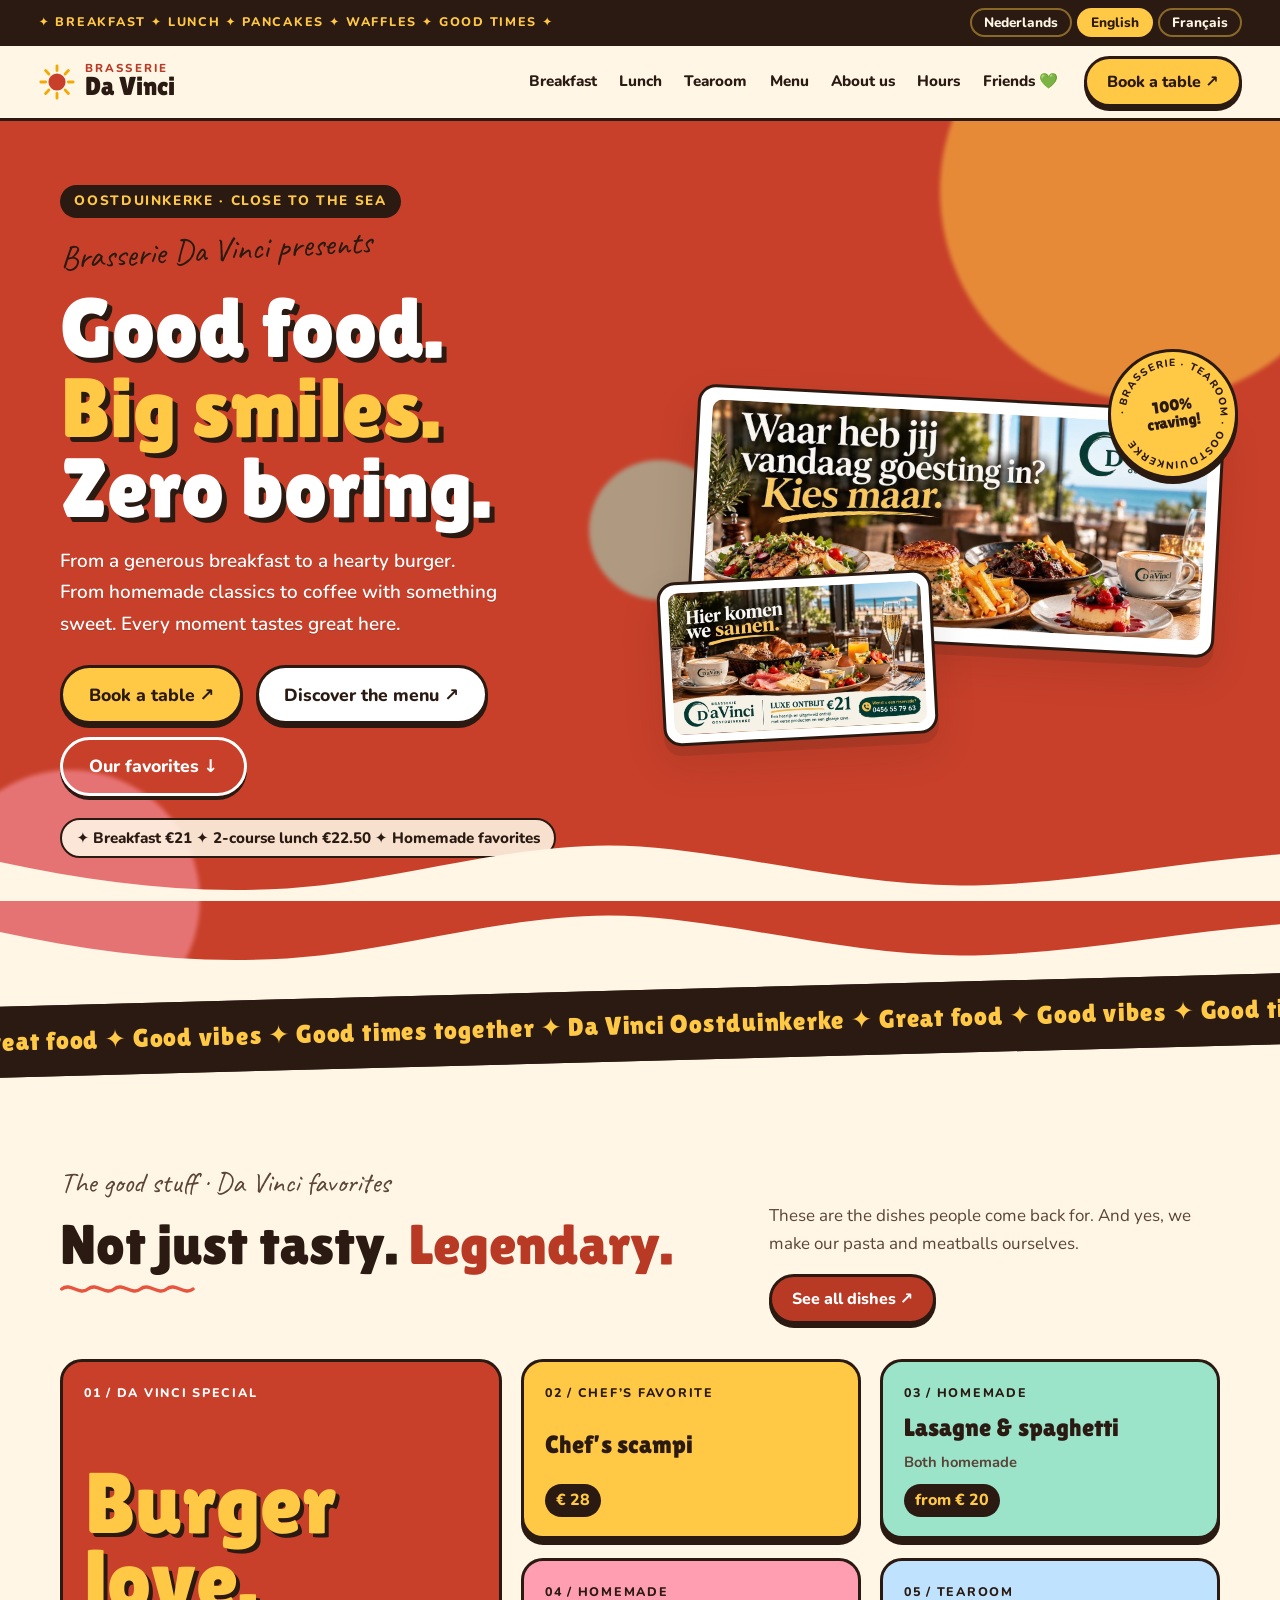
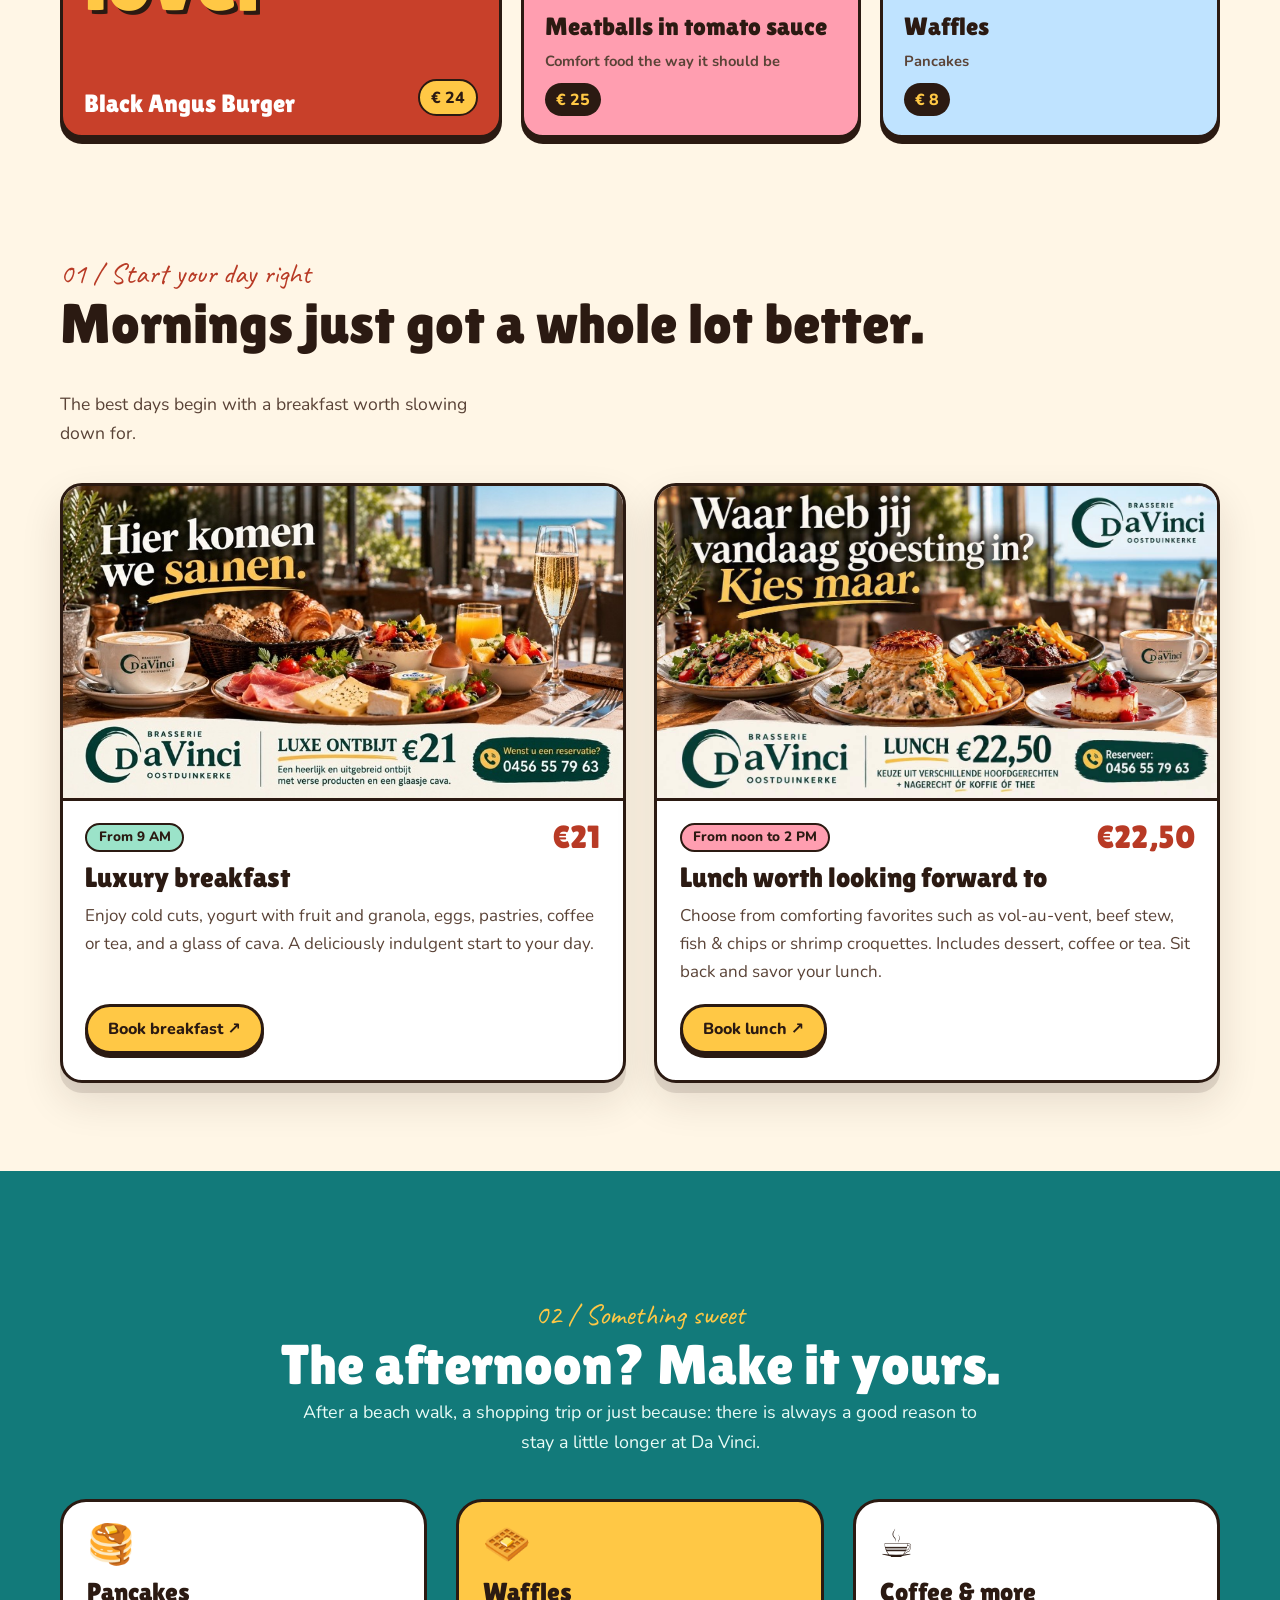
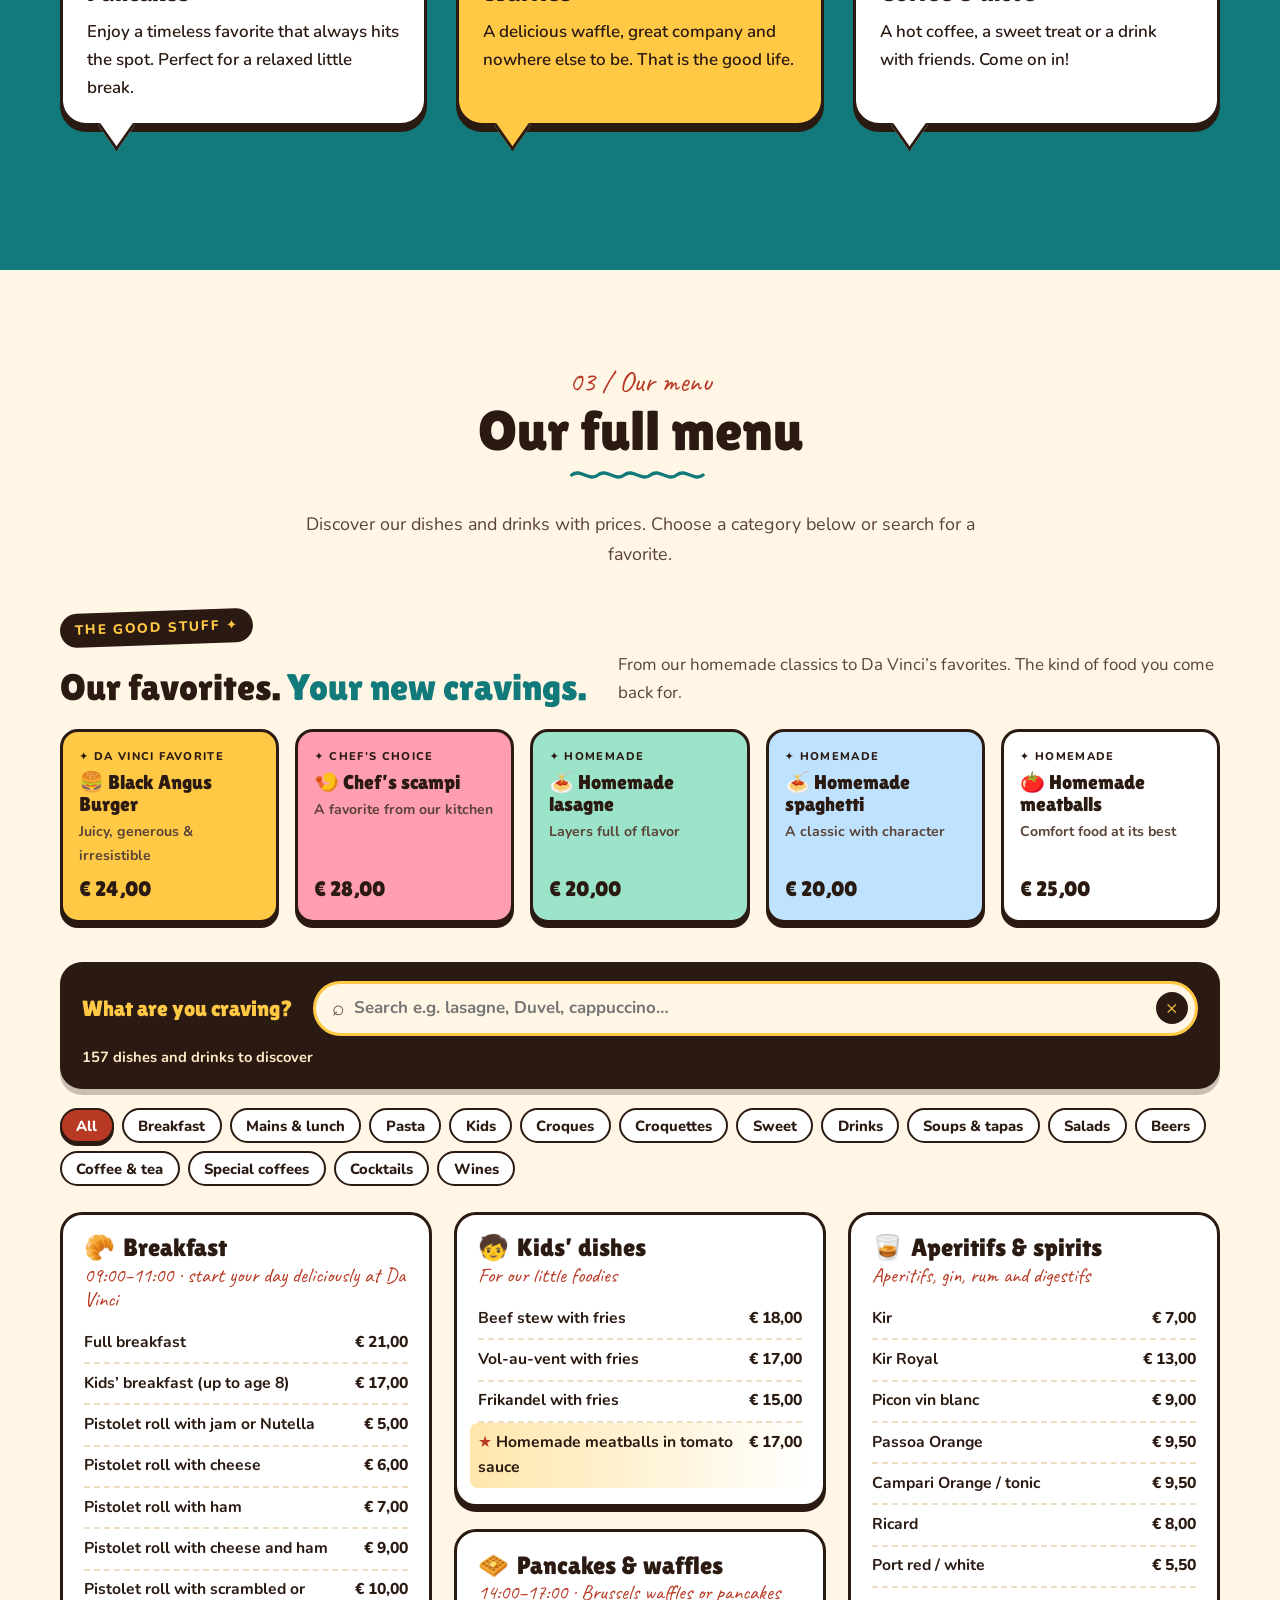
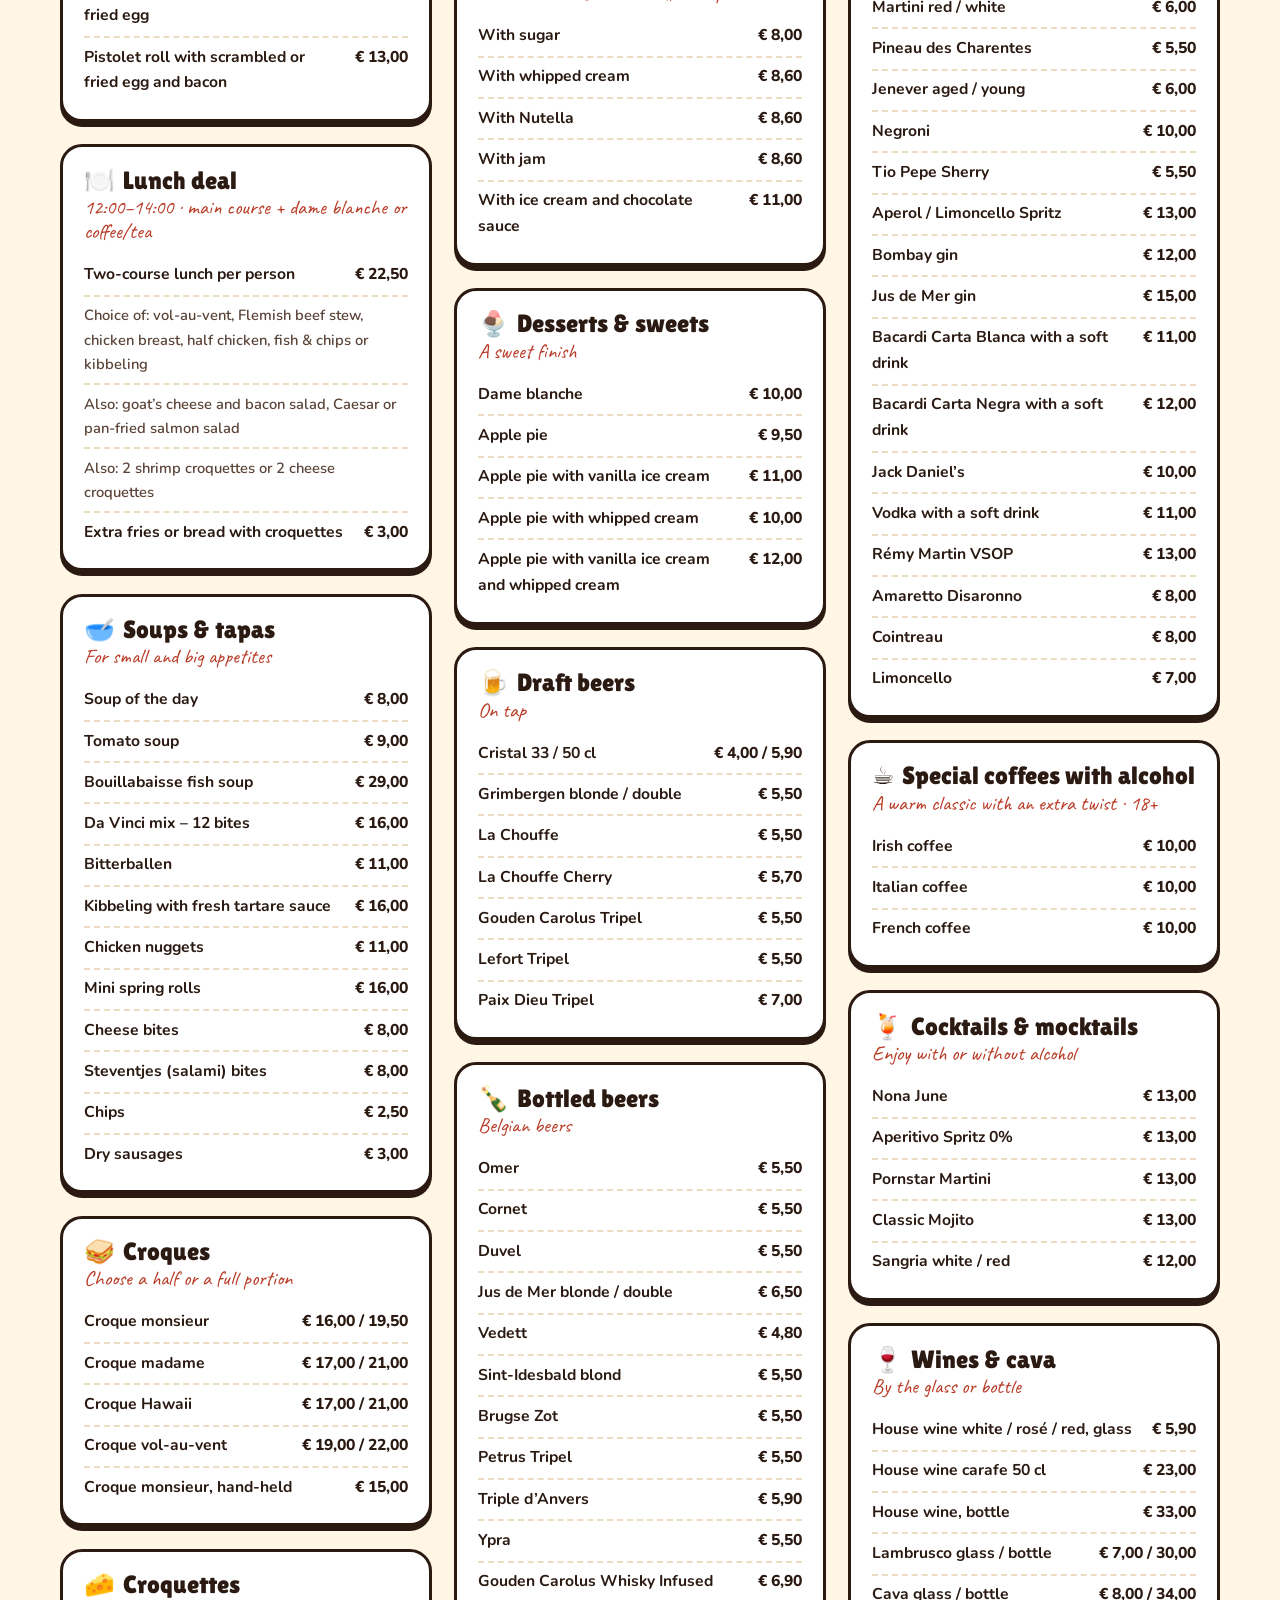
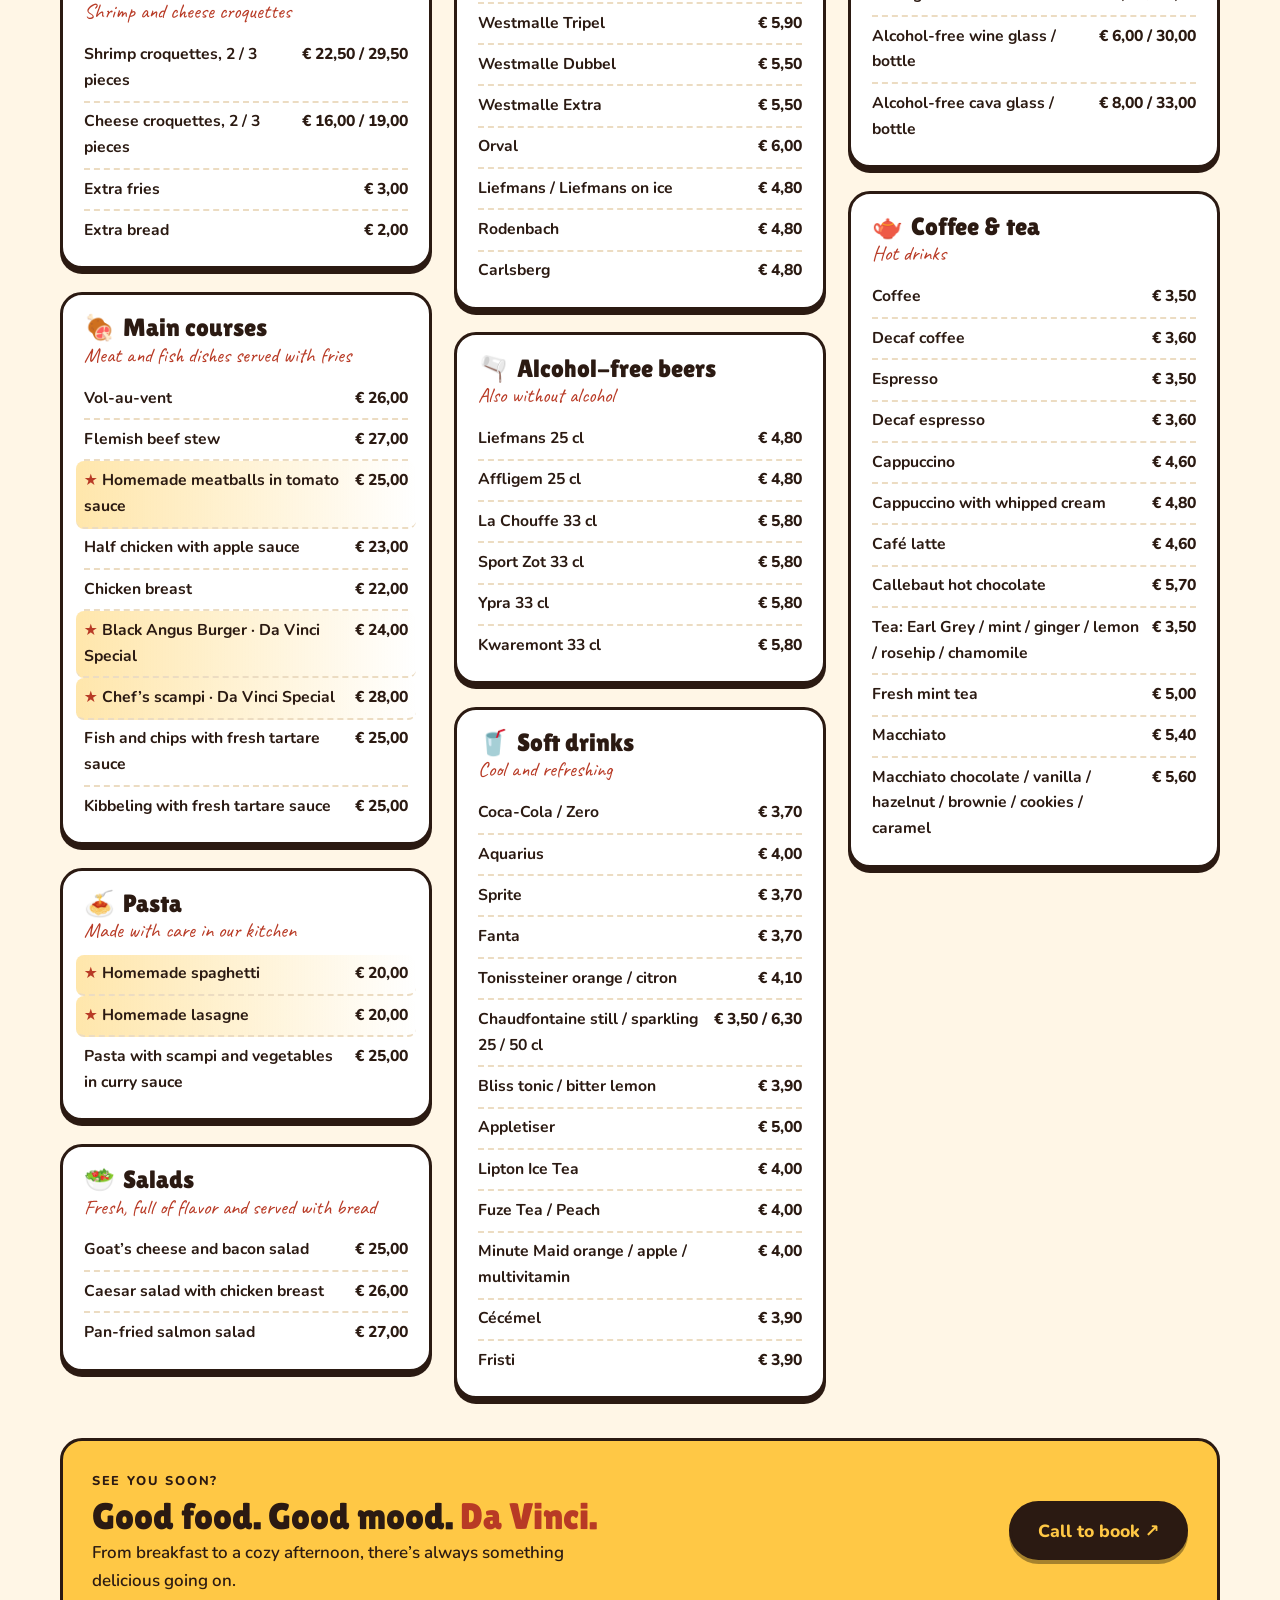
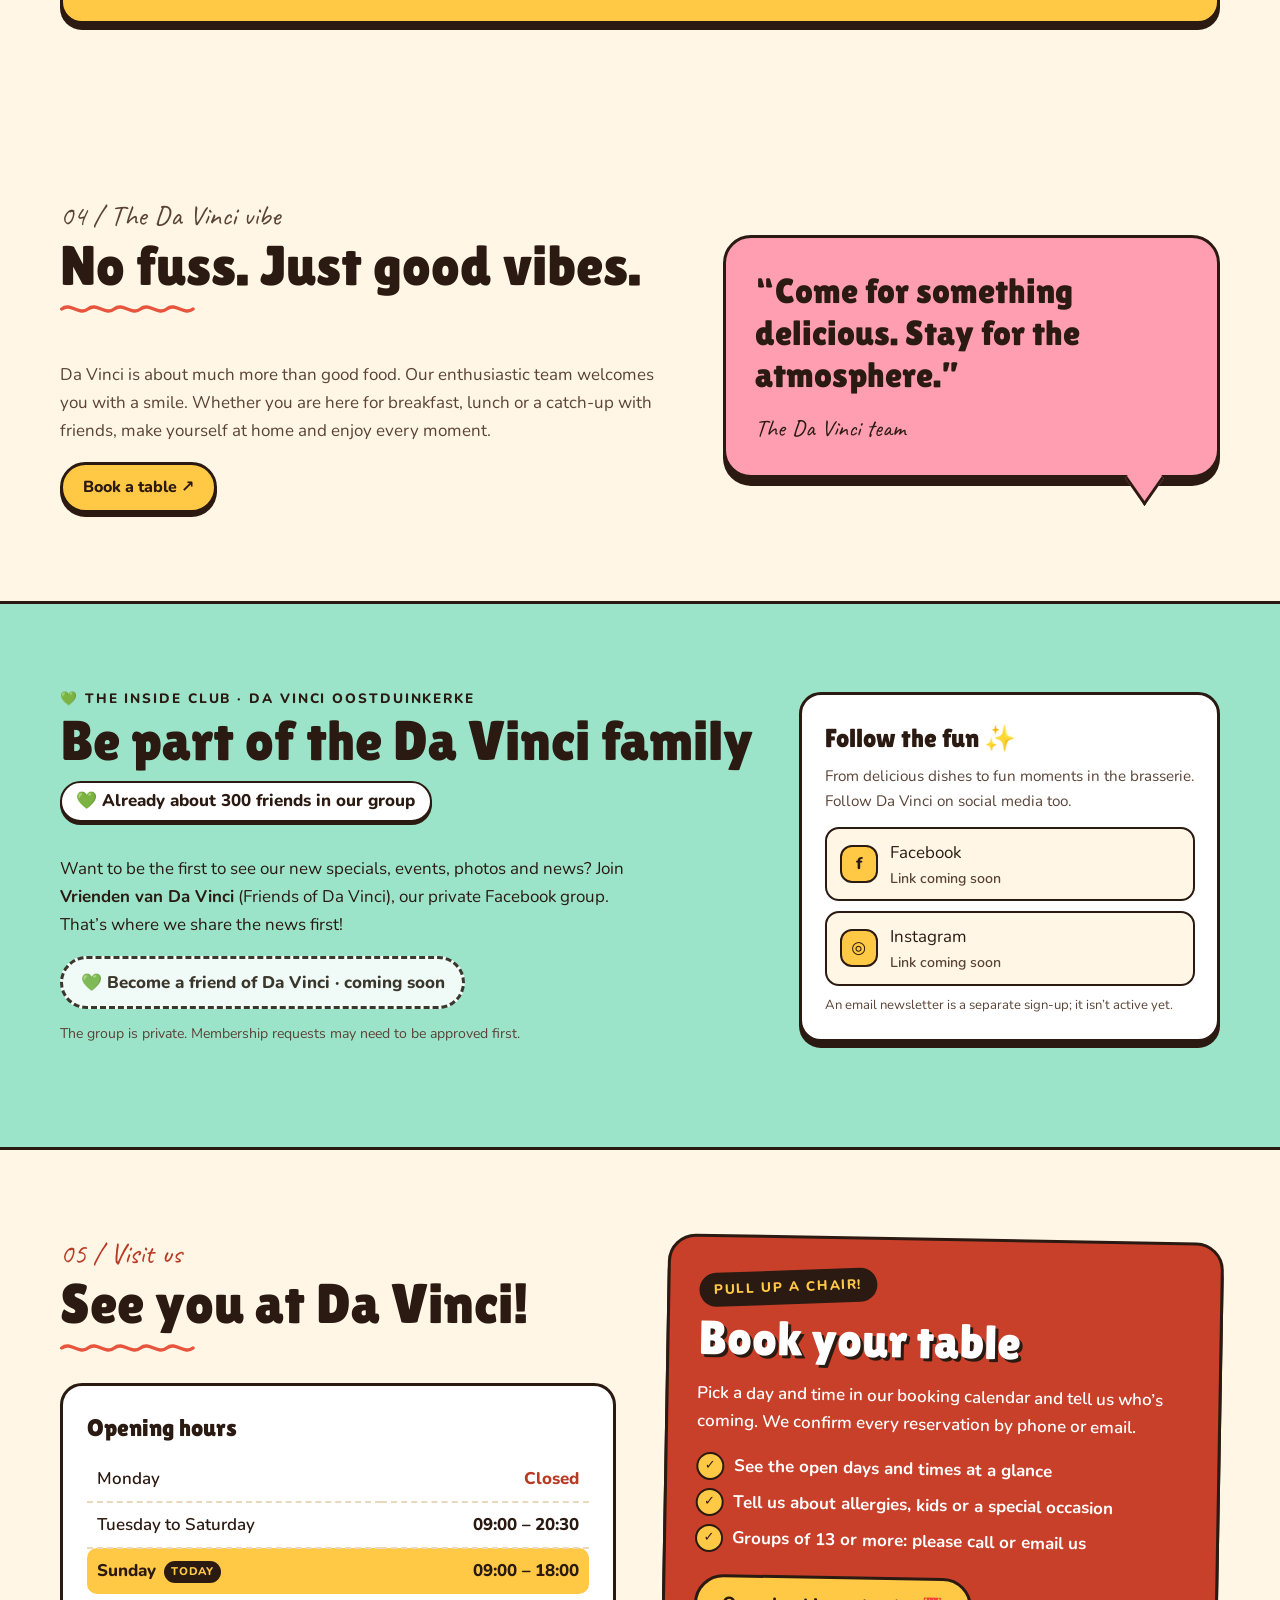
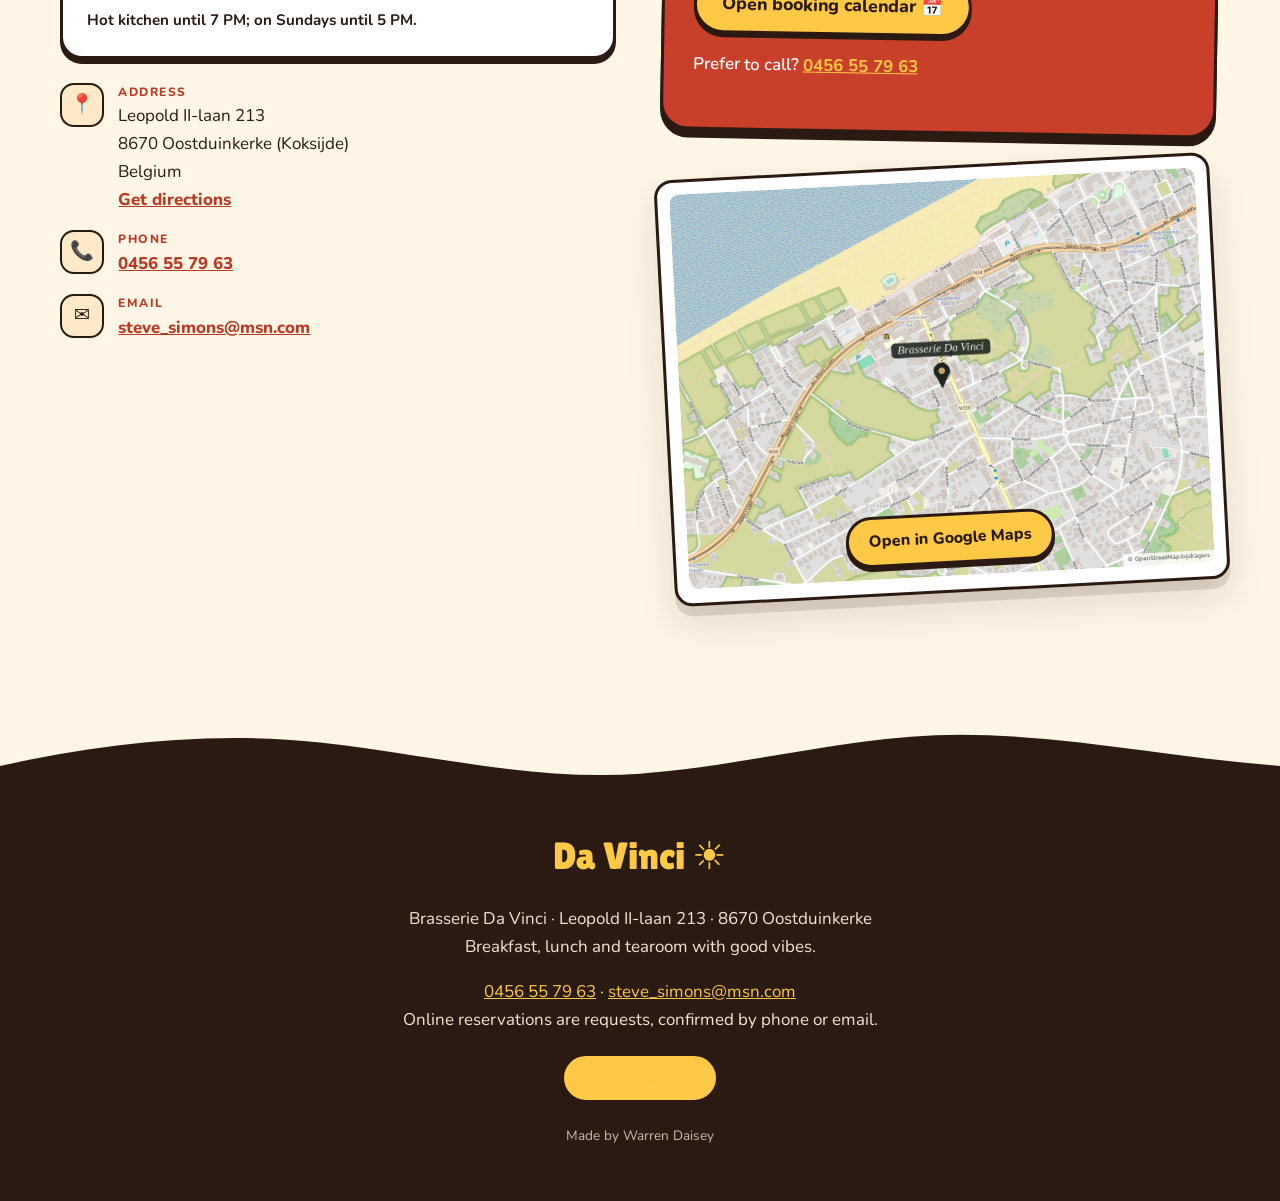
==== commit 09c66f09: "Homepage: current content in the /v1 style, full-name language switcher (Nederlands/English/Français" ====
--- a/index.html
+++ b/index.html
@@ -1,484 +1,983 @@
 <!DOCTYPE html>
-
-<html lang="en"><head><meta charset="utf-8"/><meta content="width=device-width,initial-scale=1" name="viewport"/><meta content="#ff6945" name="theme-color"/><meta content="Brasserie Da Vinci in Oostduinkerke: breakfast, lunch, tearoom and drinks a stone's throw from the sea. See the menu and request a table online." name="description"/><link href="https://brasseriedavinci.com/" rel="canonical"/><link href="/favicon.ico" rel="icon" sizes="any"/><link href="/favicon.svg" rel="icon" type="image/svg+xml"/><link href="/apple-touch-icon.png" rel="apple-touch-icon"/><link href="/site.webmanifest" rel="manifest"/><meta content="website" property="og:type"/><meta content="Brasserie Da Vinci" property="og:site_name"/><meta content="Brasserie Da Vinci · Oostduinkerke" property="og:title"/><meta content="Breakfast, lunch, tearoom and drinks in Oostduinkerke. See the menu and request a table online." property="og:description"/><meta content="https://brasseriedavinci.com/" property="og:url"/><meta content="https://brasseriedavinci.com/assets/img/og.jpg" property="og:image"/><title>Da Vinci Oostduinkerke | Craving something delicious?</title><link href="https://fonts.googleapis.com" rel="preconnect"/><link href="https://fonts.googleapis.com/css2?family=DM+Sans:wght@400;500;600;700;800;900&amp;family=Outfit:wght@400;500;600;700;800;900&amp;display=swap" rel="stylesheet"/><style>
-:root{--coral:#ff6548;--yellow:#ffd24c;--ink:#182b31;--cream:#fff9ed;--green:#075445;--blue:#203f72}*{box-sizing:border-box}html{scroll-behavior:smooth}body{margin:0;color:var(--ink);background:var(--cream);font-family:'DM Sans',sans-serif}a{text-decoration:none;color:inherit}button,input,select{font:inherit}header{position:sticky;top:0;z-index:50;background:#fffef9;box-shadow:0 4px 30px #1e292012}.nav{max-width:1300px;margin:auto;padding:10px 5%;display:flex;align-items:center;justify-content:space-between;gap:22px}.logo{width:245px;max-width:52vw;mix-blend-mode:multiply;display:block}.navlinks{display:flex;align-items:center;gap:22px;font-size:14px;font-weight:800}.navlinks a:hover{color:var(--coral)}.button{display:inline-flex;justify-content:center;align-items:center;background:var(--coral);color:#fff;padding:16px 23px;border-radius:100px;font-weight:900;border:0;cursor:pointer;box-shadow:0 7px 0 #c9462f;transition:transform .2s}.button:hover{transform:translateY(-3px)}.button.yellow{background:var(--yellow);color:var(--ink);box-shadow:0 7px 0 #d3a832}.button.dark{background:var(--ink);box-shadow:0 7px 0 #091419}.hamburger{display:none;background:none;border:0;font-size:28px}.ticker{background:var(--yellow);overflow:hidden;padding:12px 0;font-size:12px;font-weight:900;letter-spacing:2px;text-align:center;text-transform:uppercase}.hero{background:var(--coral);position:relative;overflow:hidden}.hero:before{content:none!important;display:none!important}.hero-inner{max-width:1300px;margin:auto;display:grid;grid-template-columns:1.05fr .95fr;align-items:center;min-height:610px;padding:60px 5%;gap:55px}.eyebrow{display:inline-block;background:var(--yellow);border-radius:99px;padding:10px 17px;font-size:12px;font-weight:900;letter-spacing:1.5px;text-transform:uppercase;transform:rotate(-2deg)}h1,h2,h3{font-family:Outfit,'Arial Black',sans-serif;letter-spacing:-.055em}h1{font-size:clamp(62px,7.4vw,114px);line-height:.93;margin:26px 0;color:#fff}h1 span{color:var(--yellow)}.hero p{font-size:19px;line-height:1.6;max-width:540px;color:#fff8ee}.hero-actions{display:flex;gap:15px;flex-wrap:wrap;margin-top:28px}.hero-art{position:relative;transform:rotate(3deg);background:#fff9ee;border:12px solid #fff9ee;border-radius:22px;box-shadow:24px 26px 0 #1a3040;min-width:0}.hero-art img{display:block;width:100%;aspect-ratio:1.42;object-fit:cover;object-position:center 48%;border-radius:10px}.stamp{position:absolute;right:-25px;bottom:-28px;background:var(--yellow);border:5px solid var(--ink);width:125px;height:125px;border-radius:50%;display:grid;place-items:center;text-align:center;font-weight:900;transform:rotate(-12deg);font-size:17px;line-height:1.05}.marquee{background:var(--ink);color:#fff;text-align:center;padding:16px;font-weight:900;letter-spacing:2px;font-size:13px}.wrap{max-width:1250px;margin:auto;padding:95px 5%}.section-top{display:flex;align-items:end;justify-content:space-between;gap:20px;margin-bottom:38px}.kicker{color:var(--coral);text-transform:uppercase;letter-spacing:2px;font-size:13px;font-weight:900}.section-top h2,.big-title{font-size:clamp(42px,6vw,80px);line-height:1;margin:12px 0}.section-top p{max-width:350px;line-height:1.6}.cards{display:grid;grid-template-columns:1fr 1fr;gap:26px}.food-card{border:3px solid var(--ink);border-radius:22px;overflow:hidden;background:white;box-shadow:11px 11px 0 var(--ink)}.food-card .image{background:#f7e6d2;padding:13px}.food-card .image img{width:100%;height:330px;object-fit:contain;display:block;border-radius:12px;background:#efe6d8}.food-body{padding:30px}.food-body h3{font-size:38px;margin:8px 0}.food-body p{line-height:1.75;color:#4c5556}.price{font-size:29px;font-weight:900;color:var(--coral)}.tag{display:inline-block;background:var(--yellow);padding:7px 13px;border-radius:99px;font-size:12px;font-weight:900;text-transform:uppercase}.tea{background:var(--yellow);position:relative}.tea .wrap{padding-top:90px;padding-bottom:100px}.tea-grid{display:grid;grid-template-columns:repeat(3,1fr);gap:20px}.tea-card{background:#fffdf5;border-radius:22px;padding:36px 28px;box-shadow:9px 9px 0 var(--ink);border:3px solid var(--ink)}.tea-card .emoji{font-size:55px}.tea-card h3{font-size:33px;margin:14px 0}.tea-card p{line-height:1.7}.about{background:var(--blue);color:white}.about-grid{display:grid;grid-template-columns:1fr 1fr;gap:70px;align-items:center}.about h2{font-size:clamp(45px,6vw,82px);line-height:1;margin:15px 0}.about p{font-size:18px;line-height:1.75}.quote{border:3px solid var(--yellow);padding:45px;transform:rotate(2deg);border-radius:22px;font-size:clamp(28px,3vw,45px);font-weight:900;line-height:1.2;color:var(--yellow)}.visit{background:#fffaf0}.visit-grid{display:grid;grid-template-columns:1fr 1fr;gap:55px}.visit h2{font-size:50px;margin:10px 0 25px}.hours{width:100%;border-collapse:collapse}.hours td{border-bottom:1px solid #ded5c5;padding:12px 0}.hours td:last-child{text-align:right;font-weight:800}.note{color:#59615d;font-size:14px;line-height:1.6}.reserve{background:#fff;border:3px solid var(--ink);border-radius:22px;padding:30px;box-shadow:10px 10px 0 var(--yellow)}.reserve label{display:block;font-weight:800;font-size:13px;margin:17px 0 7px}.reserve input,.reserve select{width:100%;border:2px solid #d8d6cd;border-radius:10px;padding:13px;background:white}.reserve button{margin-top:23px;width:100%}footer{background:var(--ink);color:white;text-align:center;padding:45px 20px}footer p{line-height:1.7}footer img{width:230px;background:white;border-radius:8px;padding:5px}footer a{text-decoration:underline}.float-reserve{display:none}@media(max-width:900px){.navlinks{display:none;position:absolute;top:100%;left:0;right:0;background:white;padding:25px;flex-direction:column}.navlinks.open{display:flex}.hamburger{display:block}.hero-inner{grid-template-columns:1fr;padding-top:58px;padding-bottom:75px;gap:35px;min-height:0}.hero-art{max-width:650px;margin:auto;width:90%}.cards,.about-grid,.visit-grid{grid-template-columns:1fr}.tea-grid{grid-template-columns:1fr}.section-top{display:block}.wrap{padding:65px 6%}.float-reserve{display:block;position:fixed;z-index:45;bottom:14px;left:50%;transform:translateX(-50%);width:max-content;max-width:95%}.float-reserve .button{box-shadow:0 4px 16px #0005}.about-grid{gap:20px}}@media(max-width:550px){.logo{width:205px}.hero-inner{padding-left:6%;padding-right:6%}h1{font-size:clamp(58px,14vw,85px)}.hero-art{border-width:7px;box-shadow:13px 15px 0 var(--ink)}.stamp{width:94px;height:94px;font-size:13px;right:-17px;bottom:-20px}.food-card .image img{height:240px}.food-body{padding:24px}.food-body h3{font-size:33px}.quote{padding:25px}.visit h2{font-size:42px}footer{padding-bottom:95px}}@media(prefers-reduced-motion:reduce){html{scroll-behavior:auto}}
-</style><style>
-/* Da Vinci WOW – fine-tuned, same energetic identity */
-:root{--coral:#ff6448;--yellow:#ffd34e;--ink:#142b32;--cream:#fff9ee;--green:#075445;--blue:#234577}
-body{overflow-x:hidden} header{box-shadow:0 6px 25px rgba(22,42,47,.10)}
-.nav{padding-top:13px;padding-bottom:13px}.logo{width:275px;max-width:52vw;mix-blend-mode:normal;object-fit:contain}
-.navlinks a:focus-visible,.button:focus-visible,button:focus-visible,input:focus-visible,select:focus-visible{outline:3px solid #174c8a;outline-offset:3px}
-.hero{background:linear-gradient(135deg,#ff7551 0%,#fa6046 60%,#f44f47 100%)}
-.hero-art{border-radius:25px;transform:rotate(2deg);box-shadow:22px 23px 0 #183a46}
-.hero-art img{aspect-ratio:1.36;object-fit:cover;object-position:center;border-radius:14px}
-.hero p{font-weight:500}.wrap{scroll-margin-top:105px}.food-card{transition:transform .25s,box-shadow .25s}.food-card:hover{transform:translateY(-5px);box-shadow:14px 16px 0 var(--ink)}
-.food-card .image{padding:14px;background:#fce9d6;display:grid;place-items:center;min-height:300px}
-.food-card .image img{height:auto;max-height:360px;aspect-ratio:1.78;object-fit:contain;background:transparent;width:100%;border-radius:12px}
-.food-card:first-child .image img{aspect-ratio:1.77;object-fit:cover;object-position:center}
-.food-card .image img[src$="lunch.jpg"]{object-fit:contain;aspect-ratio:16/9;max-height:360px}
-.food-body{min-height:275px}.tea-card{transition:transform .25s}.tea-card:hover{transform:translateY(-6px) rotate(-1deg)}
-.reserve input:focus,.reserve select:focus{border-color:var(--coral);outline:2px solid #ffd24c}
-#reservation-note{padding:14px;background:#fff1d2;border:2px solid #e0a33b;border-radius:12px;font-weight:700}
-#reservation-note[hidden]{display:none}
-@media(max-width:900px){.nav{padding:12px 5%}.hero-art{transform:rotate(1deg)}}
-@media(max-width:550px){.logo{width:220px;max-width:67vw}.hero-inner{padding-top:42px}.hero-art{width:94%;margin-bottom:8px}.food-card .image{min-height:unset}.food-card .image img{height:auto;max-height:none}.food-body{min-height:unset}.section-top h2{font-size:clamp(39px,10vw,60px)}.stamp{right:-8px}.navlinks{gap:18px}}
-</style><style>
-/* Tweede WOW-versie: scherper logo, leesbare fotoformaten en Da Vinci-kleuren */
-:root{--coral:#f56648;--yellow:#ffce48;--ink:#183638;--green:#075445;--blue:#075445}
-.brandmark{display:inline-flex;flex-direction:column;align-items:center;justify-content:center;color:#075445;line-height:1;min-width:210px;white-space:nowrap;text-shadow:none}
-.brandtop{font-size:10px;letter-spacing:5px;font-weight:900;margin-left:7px}.brandname{font-family:Georgia,serif;font-weight:700;font-size:49px;letter-spacing:-3px;line-height:1.04}.brandbottom{font-size:10px;font-weight:900;letter-spacing:3.5px;margin-left:6px}
-header{background:#fff9ef}.hero-inner{min-height:500px;gap:35px}.hero-art{max-width:490px;width:100%;justify-self:center;box-shadow:13px 15px 0 #183638;border-width:8px;transform:rotate(1deg)}.hero-art img{aspect-ratio:1.6;object-fit:contain;background:#fff6e8}
-.hero h1{font-size:clamp(56px,6.5vw,92px)}.hero p{font-size:18px}.food-card .image{background:#fff4e5}.food-card .image img,.food-card:first-child .image img{width:100%;height:auto;max-height:none;aspect-ratio:auto;object-fit:contain;object-position:center}
-.about{background:#075445}.stamp{width:100px;height:100px;font-size:14px}footer .brandmark{color:#fff}
-@media(max-width:900px){.hero-inner{min-height:0}.hero-art{max-width:440px;width:92%}}
-@media(max-width:550px){.brandmark{min-width:170px}.brandname{font-size:39px}.brandtop,.brandbottom{font-size:8px}.hero-inner{gap:28px;padding-top:38px}.hero-art{max-width:320px;width:90%;margin-bottom:16px}.hero h1{font-size:clamp(53px,13vw,74px)}.stamp{width:75px;height:75px;font-size:11px;right:-12px;bottom:-14px}.food-card .image{padding:8px}}
-</style><style>
-/* v2 accessibility pass: WCAG AA contrast (same palette, slightly deeper coral) */
-.hero{background:linear-gradient(135deg,#c8402a 0%,#c43d2d 60%,#b9372b 100%)}
-.button{background:#c8402a;box-shadow:0 7px 0 #8f2c1c}
-.button.yellow{background:var(--yellow)}.button.dark{background:var(--ink)}
-.kicker,.price{color:#b23a22}
-.navlinks a:hover{color:#b23a22}
-.hero-art img,.food-card .image img{height:auto}
-</style>
-<style>/* =====================================================================
-   Brasserie Da Vinci – extras for the v2 design
-   - Menu section (#menu)
-   - Reservation launcher (#reserveer) + booking modal (#booking)
-   Uses the same palette/variables as the v2 styles in index.html.
+<html lang="en">
+<head>
+  <meta charset="utf-8">
+  <meta name="viewport" content="width=device-width, initial-scale=1">
+  <title>Brasserie Da Vinci Oostduinkerke | Breakfast, lunch &amp; tearoom</title>
+  <meta name="description" content="Brasserie Da Vinci in Oostduinkerke: breakfast, lunch, tearoom and drinks a stone&#x27;s throw from the sea. See the full menu and request a table online.">
+  <meta name="theme-color" content="#c8402a">
+  <link rel="canonical" href="https://brasseriedavinci.com/">
+  <link rel="alternate" hreflang="nl" href="https://brasseriedavinci.com/?lang=nl">
+  <link rel="alternate" hreflang="en" href="https://brasseriedavinci.com/?lang=en">
+  <link rel="alternate" hreflang="fr" href="https://brasseriedavinci.com/?lang=fr">
+  <link rel="icon" href="/favicon.ico" sizes="any">
+  <link rel="icon" href="/favicon.svg" type="image/svg+xml">
+  <link rel="apple-touch-icon" href="/apple-touch-icon.png">
+  <link rel="manifest" href="/site.webmanifest">
+  <meta property="og:type" content="website">
+  <meta property="og:site_name" content="Brasserie Da Vinci">
+  <meta property="og:title" content="Brasserie Da Vinci · Oostduinkerke">
+  <meta property="og:description" content="Brasserie Da Vinci in Oostduinkerke: breakfast, lunch, tearoom and drinks a stone&#x27;s throw from the sea. See the full menu and request a table online.">
+  <meta property="og:url" content="https://brasseriedavinci.com/">
+  <meta property="og:image" content="https://brasseriedavinci.com/assets/img/og.jpg">
+  <link rel="preconnect" href="https://fonts.googleapis.com">
+  <link rel="preconnect" href="https://fonts.gstatic.com" crossorigin>
+  <link rel="stylesheet" href="https://fonts.googleapis.com/css2?family=Lilita+One&amp;family=Nunito:wght@400;600;700;800;900&amp;family=Caveat:wght@600&amp;display=swap">
+  <link rel="preload" href="/assets/img/dv-hero.jpg" as="image">
+  <script>document.documentElement.classList.add("js")</script>
+  <style>
+:root{
+  --cream:#fff6e6; --cream-2:#ffe9c7; --ink:#2b1a12; --ink-soft:#5a4337;
+  --coral:#c8402a; --coral-deep:#b83a25; --sun:#ffc845; --sun-deep:#f2a900;
+  --sea:#127a7a; --sea-deep:#0b5555; --pink:#ff9eb0; --mint:#9be3c9; --sky:#bfe3ff;
+  --radius:22px; --shadow:0 10px 0 rgba(43,26,18,.12), 0 18px 40px rgba(43,26,18,.12);
+  --display:"Lilita One","Arial Rounded MT Bold",system-ui,sans-serif;
+  --body:"Nunito",system-ui,-apple-system,"Segoe UI",sans-serif;
+  --hand:"Caveat","Comic Sans MS",cursive;
+}
+*{box-sizing:border-box}
+html,body{overflow-x:clip}
+html{scroll-behavior:smooth;scroll-padding-top:120px}
+body{margin:0;font-family:var(--body);font-size:1.06rem;line-height:1.65;color:var(--ink);background:var(--cream);-webkit-font-smoothing:antialiased}
+body.bk-lock{overflow:hidden}
+img{max-width:100%;height:auto;display:block}
+a{color:var(--coral-deep)} a:hover{color:var(--sea-deep)}
+button,input,select,textarea{font:inherit;color:inherit}
+:focus-visible{outline:3px solid var(--sea);outline-offset:3px;border-radius:6px}
+.sr-only{position:absolute;width:1px;height:1px;overflow:hidden;clip:rect(0 0 0 0);white-space:nowrap}
+.skip{position:absolute;left:-999px;top:8px;background:var(--ink);color:#fff;padding:.6rem 1rem;border-radius:10px;z-index:300}
+.skip:focus{left:8px}
+.wrap{width:min(1160px,92vw);margin-inline:auto}
+.center{text-align:center}
+[hidden]{display:none!important}
+
+/* Top bar with languages */
+.topbar{background:var(--ink);color:var(--sun)}
+.topbar-inner{width:min(1240px,94vw);margin-inline:auto;display:flex;align-items:center;justify-content:space-between;gap:1rem;min-height:42px}
+.ticker{font-weight:800;font-size:.78rem;letter-spacing:.14em;text-transform:uppercase;white-space:nowrap;overflow:hidden;text-overflow:ellipsis;min-width:0}
+.lang{display:flex;gap:.3rem;flex:none}
+.lang button{font:800 .85rem var(--body);background:transparent;border:2px solid rgba(255,200,69,.45);color:var(--cream);padding:.18rem .75rem;border-radius:999px;cursor:pointer;transition:background .2s,color .2s,border-color .2s}
+.lang button:hover{border-color:var(--sun)}
+.lang button[aria-pressed="true"]{background:var(--sun);color:var(--ink);border-color:var(--sun)}
+
+/* Header */
+.header{position:sticky;top:0;z-index:100;background:rgba(255,246,230,.94);backdrop-filter:blur(10px);-webkit-backdrop-filter:blur(10px);border-bottom:3px solid var(--ink);transition:box-shadow .25s}
+.header.scrolled{box-shadow:0 6px 0 rgba(43,26,18,.08)}
+.header-inner{width:min(1240px,94vw);margin-inline:auto;display:flex;align-items:center;gap:1rem;height:72px}
+.logo{display:flex;align-items:center;gap:.55rem;text-decoration:none;color:var(--ink);flex:none}
+.logo:hover{color:var(--ink)}
+.logo-sun{width:38px;height:38px;animation:spin 18s linear infinite}
+.logo-sun circle{fill:var(--coral)} .logo-sun g{stroke:var(--sun-deep)}
+.logo-kicker{display:block;font-size:.72rem;font-weight:800;letter-spacing:.18em;text-transform:uppercase;color:var(--coral-deep);line-height:1}
+.logo-name{display:block;font-family:var(--display);font-size:1.6rem;line-height:1}
+.nav{display:flex;gap:.1rem;margin-left:auto}
+.nav a{font-weight:800;font-size:.95rem;text-decoration:none;color:var(--ink);padding:.4rem .65rem;border-radius:999px;transition:background .2s,transform .2s;white-space:nowrap}
+.nav a:hover{background:var(--sun);transform:rotate(-2deg)}
+.header-tools{display:flex;align-items:center;gap:.6rem;flex:none}
+.menu-toggle{display:none;width:44px;height:44px;border:2px solid var(--ink);border-radius:12px;background:var(--sun);cursor:pointer;position:relative}
+.menu-toggle span,.menu-toggle span::before,.menu-toggle span::after{position:absolute;left:10px;right:10px;height:3px;background:var(--ink);border-radius:3px;content:"";transition:transform .25s,opacity .2s}
+.menu-toggle span{top:50%;margin-top:-1.5px}
+.menu-toggle span::before{top:-8px;left:0;right:0} .menu-toggle span::after{top:8px;left:0;right:0}
+.menu-toggle[aria-expanded="true"] span{background:transparent}
+.menu-toggle[aria-expanded="true"] span::before{transform:translateY(8px) rotate(45deg)}
+.menu-toggle[aria-expanded="true"] span::after{transform:translateY(-8px) rotate(-45deg)}
+.mobile-nav{display:none}
+
+/* Buttons */
+.btn{display:inline-flex;align-items:center;justify-content:center;gap:.5rem;font:800 1rem var(--body);text-decoration:none;padding:.7rem 1.25rem;border-radius:999px;border:3px solid var(--ink);box-shadow:0 4px 0 var(--ink);transition:transform .15s,box-shadow .15s;cursor:pointer;white-space:nowrap;background:var(--sun);color:var(--ink)}
+.btn:hover{transform:translateY(-3px) rotate(-1deg);box-shadow:0 7px 0 var(--ink);color:var(--ink)}
+.btn:active{transform:translateY(2px);box-shadow:0 2px 0 var(--ink)}
+.btn:disabled{opacity:.6;cursor:wait;transform:none}
+.btn-lg{font-size:1.1rem;padding:.9rem 1.6rem}
+.btn-sun{background:var(--sun);color:var(--ink)}
+.btn-coral{background:var(--coral-deep);color:#fff} .btn-coral:hover{color:#fff}
+.btn-ghost{background:#fff;color:var(--ink)}
+.btn-ink{background:var(--ink);color:var(--sun);box-shadow:0 4px 0 rgba(0,0,0,.35)} .btn-ink:hover{color:var(--sun)}
+.btn-outline{background:transparent;color:var(--ink)} .btn-outline:hover{background:#fff}
+.btn-link{background:none;border:0;box-shadow:none;padding:.5rem .2rem;font-weight:800;color:var(--ink-soft);text-decoration:underline;text-underline-offset:3px;cursor:pointer}
+.btn-link:hover{color:var(--coral-deep)}
+
+/* Hero */
+.hero{position:relative;background:var(--coral);color:#fff;overflow:hidden;padding:4rem 0 7rem}
+.hero-bg .blob{position:absolute;border-radius:50%;filter:blur(2px);opacity:.55}
+.b1{width:420px;height:420px;background:var(--sun);top:-140px;right:-80px;animation:float 9s ease-in-out infinite}
+.b2{width:260px;height:260px;background:var(--pink);bottom:-60px;left:-60px;animation:float 11s ease-in-out infinite reverse}
+.b3{width:140px;height:140px;background:var(--mint);top:40%;left:46%;animation:float 7s ease-in-out infinite}
+.hero-inner{position:relative;width:min(1160px,92vw);margin-inline:auto;display:grid;grid-template-columns:1.05fr .95fr;gap:3rem;align-items:center}
+.pill{display:inline-block;background:var(--ink);color:var(--sun);font-weight:800;font-size:.85rem;letter-spacing:.12em;text-transform:uppercase;padding:.35rem .9rem;border-radius:999px;margin:0}
+.hello{font-family:var(--hand);font-size:2.1rem;color:var(--ink);margin:.8rem 0 -.2rem;transform:rotate(-3deg);transform-origin:left}
+h1{font-family:var(--display);font-weight:400;line-height:.95;margin:.3rem 0 1.1rem;font-size:clamp(2.9rem,6.6vw,5.4rem);color:#fff;text-shadow:5px 5px 0 var(--ink)}
+h1 span{display:block}
+h1 .h1-b{color:var(--sun)}
+.hero-lead{font-size:1.18rem;max-width:40ch;font-weight:600;color:#fff;margin:0 0 1.6rem;text-shadow:0 1px 0 rgba(0,0,0,.15)}
+.hero-actions{display:flex;flex-wrap:wrap;gap:.8rem}
+.hero-micro{margin:1.4rem 0 0;font-weight:800;font-size:.95rem;color:var(--ink);background:rgba(255,246,230,.88);display:inline-block;padding:.35rem .9rem;border-radius:999px;border:2px solid var(--ink)}
+.hero-art{position:relative;min-width:0}
+.polaroid{background:#fff;padding:12px 12px 14px;border:3px solid var(--ink);border-radius:18px;box-shadow:var(--shadow);transition:transform .35s cubic-bezier(.3,1.6,.5,1)}
+.polaroid img{border-radius:10px;width:100%}
+.tilt-l{transform:rotate(-3deg)} .tilt-r{transform:rotate(3deg)}
+.polaroid:hover{transform:rotate(0) scale(1.02)}
+.hero-art .polaroid img{aspect-ratio:1440/625;object-fit:cover}
+.hero-art .polaroid.sub{position:absolute;width:52%;left:-6%;bottom:-38%;padding:8px}
+.hero-art .polaroid.sub img{aspect-ratio:16/9}
+.sticker-round{position:absolute;width:130px;height:130px;right:-18px;top:-48px;background:var(--sun);border:3px solid var(--ink);border-radius:50%;display:grid;place-items:center;box-shadow:0 5px 0 var(--ink);color:var(--ink);text-align:center}
+.sticker-round svg{position:absolute;inset:0;width:100%;height:100%}
+.sticker-text{font:800 10px var(--body);letter-spacing:.12em;fill:var(--ink)}
+.sticker-core{font-family:var(--display);font-size:1rem;line-height:1;max-width:70px;transform:rotate(-8deg)}
+.spin-slow svg{animation:spin 16s linear infinite}
+.wave{position:absolute;left:0;width:100%;height:70px;display:block}
+.wave-bottom{bottom:-1px} .wave-top{top:-1px}
+
+/* Sections */
+.section{padding:5.5rem 0;position:relative}
+.kicker{font-family:var(--hand);font-size:1.8rem;color:var(--coral-deep);margin:0;line-height:1.1}
+.kicker-light{color:var(--sun)}
+.section-title{font-family:var(--display);font-weight:400;font-size:clamp(2.2rem,5vw,3.5rem);line-height:1.05;margin:.25rem 0 .3rem}
+.section-title em{font-style:normal;color:var(--coral-deep)}
+.section-title.light{color:#fff} .section-title.light em{color:var(--sun)}
+.squiggle{width:140px;height:14px;margin:.2rem 0 1.2rem}
+.center .squiggle{margin-inline:auto}
+.lede{max-width:62ch;margin:0 auto 2.6rem;color:var(--ink-soft);font-size:1.12rem}
+.light-lede{color:#e9fbf6}
+
+.marquee-wrap{overflow:hidden;padding:1.2rem 0}
+.marquee{background:var(--ink);color:var(--sun);overflow:hidden;border-block:3px solid var(--ink);transform:rotate(-1.5deg);margin:0 -2vw;padding:.7rem 0}
+.marquee-track{display:flex;width:max-content;animation:marquee 32s linear infinite}
+.marquee-track span{font-family:var(--display);font-size:1.6rem;letter-spacing:.03em;white-space:nowrap;padding-right:.5rem}
+
+/* Favorites */
+.fav-head{display:grid;grid-template-columns:1.2fr .8fr;gap:2rem;align-items:end;margin-bottom:2.2rem}
+.fav-head p{color:var(--ink-soft);margin:0 0 1rem}
+.fav-grid{display:grid;grid-template-columns:1.3fr 1fr 1fr;grid-template-rows:auto auto;gap:1.2rem}
+.fav{position:relative;display:flex;flex-direction:column;justify-content:space-between;gap:.6rem;text-decoration:none;color:var(--ink);border:3px solid var(--ink);border-radius:var(--radius);padding:1.3rem 1.3rem 1.2rem;box-shadow:0 6px 0 var(--ink);transition:transform .25s cubic-bezier(.3,1.6,.5,1);min-height:180px}
+.fav:hover{color:var(--ink);transform:translateY(-6px) rotate(-1.5deg)}
+.fav:nth-child(odd):hover{transform:translateY(-6px) rotate(1.5deg)}
+.fav-big{grid-row:span 2;background:var(--coral);color:#fff}
+.fav-big:hover{color:#fff}
+.fav-no{font-weight:800;font-size:.78rem;letter-spacing:.14em;text-transform:uppercase}
+.fav-giant{font-family:var(--display);font-size:clamp(3rem,7vw,5.4rem);line-height:.9;color:var(--sun);text-shadow:4px 4px 0 var(--ink)}
+.fav strong{font-family:var(--display);font-weight:400;font-size:1.55rem;line-height:1.05}
+.fav small{font-weight:700;color:var(--ink-soft);font-size:.92rem}
+.fav-foot{display:flex;justify-content:space-between;align-items:flex-end;gap:1rem}
+.price-chip{flex:none;align-self:flex-start;background:var(--ink);color:var(--sun);font-weight:800;padding:.2rem .7rem;border-radius:999px;font-size:1rem;white-space:nowrap}
+.fav-big .price-chip{background:var(--sun);color:var(--ink);border:2px solid var(--ink)}
+.c1{background:var(--sun)} .c2{background:var(--mint)} .c3{background:var(--pink)} .c4{background:var(--sky)}
+
+/* Breakfast & lunch cards */
+.food-head{display:flex;justify-content:space-between;align-items:flex-end;gap:2rem;flex-wrap:wrap;margin-bottom:2.2rem}
+.food-head p.lead{max-width:38ch;color:var(--ink-soft);margin:0;font-size:1.1rem}
+.cards{display:grid;grid-template-columns:repeat(2,1fr);gap:1.8rem}
+.card{background:#fff;border:3px solid var(--ink);border-radius:var(--radius);overflow:hidden;box-shadow:var(--shadow);transition:transform .3s cubic-bezier(.3,1.6,.5,1);display:flex;flex-direction:column}
+.card:nth-child(1):hover{transform:translateY(-8px) rotate(-1deg)}
+.card:nth-child(2):hover{transform:translateY(-8px) rotate(1deg)}
+.card-img{position:relative;aspect-ratio:16/9;overflow:hidden;border-bottom:3px solid var(--ink);background:var(--cream-2)}
+.card-img img{width:100%;height:100%;object-fit:cover;transition:transform .6s}
+.card:hover .card-img img{transform:scale(1.05)}
+.card-body{padding:1.3rem 1.4rem 1.6rem;display:flex;flex-direction:column;gap:.55rem;flex:1}
+.card-top{display:flex;justify-content:space-between;align-items:center;gap:.8rem;flex-wrap:wrap}
+.time-tag{display:inline-block;background:var(--mint);border:2px solid var(--ink);border-radius:999px;padding:.1rem .7rem;font-weight:800;font-size:.85rem}
+.card:nth-child(2) .time-tag{background:var(--pink)}
+.card-body h3{font-family:var(--display);font-weight:400;font-size:1.75rem;line-height:1.1;margin:0}
+.big-price{font-family:var(--display);font-size:2rem;color:var(--coral-deep);line-height:1}
+.card-body p{margin:0;color:var(--ink-soft);flex:1}
+.card-body .btn{align-self:flex-start;margin-top:.6rem}
+
+/* Tearoom */
+.tea{background:var(--sea);color:#fff;padding:8rem 0 9rem}
+.tea-grid{display:grid;grid-template-columns:repeat(3,1fr);gap:1.8rem;margin-top:1rem}
+.bubble{position:relative;margin:0;background:#fff;color:var(--ink);border:3px solid var(--ink);border-radius:26px;padding:1.5rem 1.5rem 1.3rem;box-shadow:0 6px 0 var(--ink)}
+.bubble::after{content:"";position:absolute;bottom:-18px;left:38px;width:28px;height:28px;background:inherit;border-right:3px solid var(--ink);border-bottom:3px solid var(--ink);transform:rotate(45deg) skew(10deg,10deg)}
+.bubble:nth-child(1){transform:rotate(-2deg)} .bubble:nth-child(2){transform:rotate(1.5deg);background:var(--sun)} .bubble:nth-child(3){transform:rotate(-1deg)}
+.bubble .emoji{font-size:2.4rem;line-height:1}
+.bubble h3{font-family:var(--display);font-weight:400;font-size:1.6rem;margin:.4rem 0 .3rem}
+.bubble p{margin:0;font-weight:600}
+
+/* Menu */
+.menu-sec{padding-top:6rem}
+.spot-head{display:grid;grid-template-columns:auto 1fr;gap:.4rem 2rem;align-items:end;margin:1.2rem 0 1.4rem}
+.spot-head .pill{grid-column:1/-1;justify-self:start;transform:rotate(-2deg)}
+.spot-head h3{font-family:var(--display);font-weight:400;font-size:clamp(1.7rem,3.4vw,2.3rem);line-height:1.05;margin:.4rem 0 0}
+.spot-head h3 em{font-style:normal;color:var(--sea)}
+.spot-head p{margin:0;color:var(--ink-soft)}
+.spot-head .pill{color:var(--sun)}
+.spotlight{display:grid;grid-template-columns:repeat(5,1fr);gap:1rem;margin-bottom:2.4rem}
+.spot{background:#fff;border:3px solid var(--ink);border-radius:18px;padding:1rem 1rem .9rem;box-shadow:0 5px 0 var(--ink);display:flex;flex-direction:column;gap:.3rem}
+.spot:nth-child(5n+1){background:var(--sun)} .spot:nth-child(5n+2){background:var(--pink)} .spot:nth-child(5n+3){background:var(--mint)} .spot:nth-child(5n+4){background:var(--sky)} .spot:nth-child(5n+5){background:#fff}
+.spot-tag{font-size:.7rem;font-weight:800;letter-spacing:.12em;text-transform:uppercase}
+.spot strong{font-family:var(--display);font-weight:400;font-size:1.25rem;line-height:1.1}
+.spot small{color:var(--ink-soft);font-weight:700;flex:1}
+.spot b{font-family:var(--display);font-weight:400;font-size:1.3rem}
+.searchbar{background:var(--ink);color:var(--cream);border-radius:var(--radius);padding:1.2rem 1.4rem;display:grid;grid-template-columns:auto 1fr;gap:.6rem 1.2rem;align-items:center;margin-bottom:1.2rem;box-shadow:0 6px 0 rgba(43,26,18,.25)}
+.searchbar label{font-family:var(--display);font-size:1.4rem;color:var(--sun)}
+.searchbox{display:flex;align-items:center;background:var(--cream);border-radius:999px;border:3px solid var(--sun);padding:0 .4rem 0 1rem;min-width:0}
+.searchbox span{color:var(--ink-soft);font-size:1.3rem}
+.searchbox input{flex:1;min-width:0;border:0;background:transparent;padding:.65rem .6rem;color:var(--ink);outline:none;font-weight:700}
+.searchbox button{border:0;background:var(--ink);color:var(--sun);width:32px;height:32px;border-radius:50%;cursor:pointer;font-size:1.2rem;line-height:1;flex:none}
+#dv-count{grid-column:1/-1;margin:0;font-weight:700;font-size:.92rem;color:var(--cream-2)}
+.menu-tabs{display:flex;flex-wrap:wrap;gap:.5rem;margin:0 0 1.6rem}
+.menu-tabs button{font:800 .92rem var(--body);background:#fff;border:2px solid var(--ink);border-radius:999px;padding:.35rem .9rem;cursor:pointer;transition:transform .15s,background .15s}
+.menu-tabs button:hover{background:var(--cream-2);transform:rotate(-2deg)}
+.menu-tabs button[aria-selected="true"]{background:var(--coral-deep);color:#fff;box-shadow:0 3px 0 var(--ink)}
+.menu-grid{columns:3 300px;column-gap:1.4rem}
+.menu-cat{break-inside:avoid;background:#fff;border:3px solid var(--ink);border-radius:var(--radius);padding:1.2rem 1.3rem 1rem;margin:0 0 1.4rem;box-shadow:0 5px 0 var(--ink);display:inline-block;width:100%}
+.menu-cat h3{font-family:var(--display);font-weight:400;font-size:1.55rem;line-height:1.1;margin:0;display:flex;gap:.5rem;align-items:center}
+.menu-sub{margin:.15rem 0 .7rem;font-family:var(--hand);font-size:1.3rem;line-height:1.15;color:var(--coral-deep)}
+.menu-cat ul{list-style:none;margin:0;padding:0}
+.menu-cat li{display:flex;justify-content:space-between;align-items:baseline;gap:.8rem;padding:.42rem 0;border-bottom:2px dashed #ecdcc2;font-size:.98rem}
+.menu-cat li:last-child{border-bottom:0}
+.menu-cat li strong{font-weight:700}
+.menu-cat li span{flex:none;font-weight:800;font-variant-numeric:tabular-nums;white-space:nowrap}
+.menu-cat li.sig{background:linear-gradient(90deg,rgba(255,200,69,.45),rgba(255,200,69,0));margin:0 -.5rem;padding-inline:.5rem;border-radius:8px}
+.menu-cat li.sig strong::before{content:"★ ";color:var(--coral-deep)}
+.menu-cat li.note strong{font-weight:600;color:var(--ink-soft);font-size:.92rem}
+.menu-cta{display:flex;justify-content:space-between;align-items:center;gap:1.5rem;flex-wrap:wrap;background:var(--sun);border:3px solid var(--ink);border-radius:var(--radius);padding:1.6rem 1.8rem;box-shadow:0 6px 0 var(--ink);margin-top:1rem;transform:rotate(-.6deg)}
+.menu-cta span{font-weight:800;letter-spacing:.14em;font-size:.8rem;text-transform:uppercase}
+.menu-cta h3{font-family:var(--display);font-weight:400;font-size:clamp(1.6rem,3.4vw,2.3rem);margin:.2rem 0;line-height:1.05}
+.menu-cta h3 em{font-style:normal;color:var(--coral-deep)}
+.menu-cta p{margin:0;font-weight:600;max-width:52ch}
+
+/* About */
+.about-grid{display:grid;grid-template-columns:1.1fr .9fr;gap:3.5rem;align-items:center}
+.about-copy p{color:var(--ink-soft)}
+.quote-big{position:relative;margin:0;background:var(--pink);border:3px solid var(--ink);border-radius:28px;padding:2rem 1.8rem 1.6rem;box-shadow:0 8px 0 var(--ink);transform:rotate(2deg)}
+.quote-big::after{content:"";position:absolute;bottom:-20px;right:56px;width:30px;height:30px;background:var(--pink);border-right:3px solid var(--ink);border-bottom:3px solid var(--ink);transform:rotate(45deg) skew(10deg,10deg)}
+.quote-big p{font-family:var(--display);font-size:clamp(1.6rem,3.2vw,2.2rem);line-height:1.2;margin:0 0 .8rem}
+.quote-big footer{font-family:var(--hand);font-size:1.5rem}
+
+/* Community */
+.community{background:var(--mint);border-block:3px solid var(--ink)}
+.com-grid{display:grid;grid-template-columns:1.25fr .75fr;gap:2.4rem;align-items:start}
+.com-pill{display:inline-block;background:#fff;border:2px solid var(--ink);border-radius:999px;padding:.3rem .9rem;font-weight:800;margin:.4rem 0 1rem;box-shadow:0 3px 0 var(--ink)}
+.com-main p{max-width:58ch}
+.pending{display:inline-flex;align-items:center;gap:.4rem;font-weight:800;background:#fff;border:3px dashed var(--ink);border-radius:999px;padding:.6rem 1.1rem;opacity:.85}
+.com-small{font-size:.88rem;color:var(--ink-soft);margin-top:.8rem}
+.social{background:#fff;border:3px solid var(--ink);border-radius:var(--radius);padding:1.4rem;box-shadow:0 6px 0 var(--ink);transform:rotate(-1.5deg)}
+.social h3{font-family:var(--display);font-weight:400;font-size:1.6rem;margin:0 0 .3rem}
+.social p{margin:0 0 .8rem;color:var(--ink-soft);font-size:.95rem}
+.soc-tile{display:flex;align-items:center;gap:.8rem;border:2px solid var(--ink);border-radius:14px;padding:.6rem .8rem;margin-bottom:.6rem;background:var(--cream)}
+.soc-ico{width:38px;height:38px;flex:none;display:grid;place-items:center;border-radius:12px;background:var(--sun);border:2px solid var(--ink);font-weight:800}
+.soc-tile small{display:block;color:var(--ink-soft);font-weight:600}
+.social .fine{font-size:.82rem;margin:.6rem 0 0}
+
+/* Visit */
+.visit-grid{display:grid;grid-template-columns:minmax(0,1fr) minmax(0,1fr);gap:3rem;align-items:start}
+.visit-grid>*,.about-grid>*,.com-grid>*,.hero-inner>*,.fav-head>*{min-width:0}
+.hours-card{background:#fff;border:3px solid var(--ink);border-radius:var(--radius);padding:1.4rem 1.5rem;box-shadow:0 5px 0 var(--ink);margin-bottom:1.5rem}
+.hours-card h3{font-family:var(--display);font-weight:400;font-size:1.5rem;margin:0 0 .6rem}
+.hours{width:100%;border-collapse:collapse}
+.hours th,.hours td{padding:.5rem .6rem;border-bottom:2px dashed #e8d8bd;text-align:left}
+.hours td{text-align:right;font-weight:800;font-variant-numeric:tabular-nums;white-space:nowrap}
+.hours th{font-weight:600}
+.hours td.closed{color:var(--coral-deep)}
+.hours tr.today{background:var(--sun)}
+.hours tr.today th,.hours tr.today td{border-bottom-color:transparent}
+.hours tr.today th{border-radius:10px 0 0 10px;font-weight:800}
+.hours tr.today td{border-radius:0 10px 10px 0}
+.today-badge{display:inline-block;margin-left:.5rem;font-size:.7rem;font-weight:800;text-transform:uppercase;letter-spacing:.08em;background:var(--ink);color:var(--sun);padding:.1rem .45rem;border-radius:999px;vertical-align:middle}
+.hours-note{font-size:.95rem;color:var(--ink);font-weight:700;margin:.8rem 0 0}
+.contact-list{list-style:none;padding:0;margin:1.4rem 0 0;display:grid;gap:1rem}
+.contact-list li{display:flex;gap:.9rem;align-items:flex-start}
+.c-ico{flex:none;width:44px;height:44px;display:grid;place-items:center;background:var(--cream-2);border:2px solid var(--ink);border-radius:14px;font-size:1.2rem}
+.label{display:block;font-size:.75rem;font-weight:800;letter-spacing:.12em;text-transform:uppercase;color:var(--coral-deep)}
+.contact-list a{font-weight:800;word-break:break-word}
+.reserve{background:var(--coral);color:#fff;border:3px solid var(--ink);border-radius:28px;padding:2rem 1.8rem;box-shadow:0 8px 0 var(--ink);position:relative;transform:rotate(1deg)}
+.reserve .pill{transform:rotate(-3deg)}
+.reserve h2{font-family:var(--display);font-weight:400;font-size:clamp(2rem,4vw,3rem);line-height:1;margin:.7rem 0 .5rem;text-shadow:3px 3px 0 var(--ink)}
+.reserve p{font-weight:600}
+.reserve a:not(.btn){color:var(--sun)}
+.reserve-points{list-style:none;padding:0;margin:1rem 0 1.4rem;display:grid;gap:.5rem}
+.reserve-points li{display:flex;gap:.6rem;font-weight:700}
+.reserve-points li::before{content:"✓";flex:none;width:24px;height:24px;border-radius:50%;background:var(--sun);color:var(--ink);display:grid;place-items:center;font-weight:900;border:2px solid var(--ink);font-size:.8rem}
+.map-static{display:block;position:relative;text-decoration:none;margin-top:2rem}
+.map-static img{aspect-ratio:4/3;object-fit:cover}
+.map-open{position:absolute;bottom:26px;left:50%;transform:translateX(-50%)}
+.map-open:hover{transform:translateX(-50%) translateY(-3px)}
+
+.footer{position:relative;background:var(--ink);color:#f3e6d3;padding:6rem 0 2.5rem;text-align:center;margin-top:3rem}
+.footer .wave path{fill:var(--cream)}
+.footer-inner{width:min(900px,92vw);margin-inline:auto}
+.footer-logo{font-family:var(--display);font-size:2.4rem;color:var(--sun);margin:0 0 .5rem}
+.footer a{color:var(--sun)} .footer a:hover{color:#fff}
+.footer .made{margin-top:1.4rem;font-size:.85rem;opacity:.8}
+.actionbar{display:none}
+
+/* Booking dialog */
+.bk-overlay{position:fixed;inset:0;z-index:500;background:rgba(43,26,18,.6);display:flex;align-items:flex-start;justify-content:center;padding:4vh 1rem;overflow-y:auto;-webkit-overflow-scrolling:touch}
+.bk-dialog{position:relative;width:min(720px,100%);background:var(--cream);border:3px solid var(--ink);border-radius:26px;box-shadow:0 10px 0 var(--ink);padding:1.8rem 1.8rem 1.6rem;margin-bottom:4vh}
+.bk-close{position:absolute;top:12px;right:12px;width:42px;height:42px;border-radius:50%;border:3px solid var(--ink);background:var(--sun);font-size:1.5rem;line-height:1;cursor:pointer;font-weight:800}
+.bk-dialog h2{font-family:var(--display);font-weight:400;font-size:clamp(1.8rem,4vw,2.4rem);margin:.5rem 0 .6rem;line-height:1.05;outline:none}
+.bk-steps{list-style:none;display:flex;flex-wrap:wrap;gap:.4rem;padding:0;margin:0 0 1.2rem}
+.bk-steps li{font-weight:800;font-size:.85rem;padding:.2rem .7rem;border-radius:999px;border:2px solid var(--ink);background:#fff;opacity:.6}
+.bk-steps li[aria-current]{background:var(--ink);color:var(--sun);opacity:1}
+.bk-intro{margin:0 0 1rem;color:var(--ink-soft);font-weight:600}
+.bk-dialog fieldset{border:0;padding:0;margin:0 0 1.2rem;min-width:0}
+.bk-dialog legend,.bk-label{display:block;font-weight:800;margin:0 0 .4rem}
+.bk-opt{font-weight:600;color:var(--ink-soft);font-size:.85rem}
+.cal{background:#fff;border:3px solid var(--ink);border-radius:18px;padding:.8rem;box-shadow:0 4px 0 var(--ink)}
+.cal-head{display:flex;justify-content:space-between;align-items:center;margin-bottom:.4rem}
+.cal-title{font-family:var(--display);font-size:1.3rem;margin:0;text-transform:capitalize}
+.cal-nav{width:40px;height:40px;border-radius:50%;border:2px solid var(--ink);background:var(--sun);cursor:pointer;font-weight:800}
+.cal-nav:disabled{opacity:.3;cursor:not-allowed}
+.cal table{width:100%;border-collapse:collapse;table-layout:fixed}
+.cal th{font-size:.75rem;font-weight:800;text-transform:uppercase;color:var(--ink-soft);padding:.2rem 0}
+.cal td{padding:2px;text-align:center}
+.cal-day{width:100%;aspect-ratio:1;max-height:46px;border-radius:12px;border:2px solid transparent;background:var(--cream-2);font-weight:800;cursor:pointer;padding:0}
+.cal-day:hover{border-color:var(--ink)}
+.cal-day.is-today{border-color:var(--sea)}
+.cal-day[aria-pressed="true"]{background:var(--coral-deep);color:#fff;border-color:var(--ink)}
+.cal-day[aria-disabled="true"]{background:transparent;color:#bba68d;text-decoration:line-through;cursor:not-allowed}
+.cal-legend{display:flex;flex-wrap:wrap;gap:.4rem 1rem;font-size:.78rem;font-weight:700;color:var(--ink-soft);margin-top:.6rem}
+.cal-legend i{display:inline-block;width:12px;height:12px;border-radius:4px;margin-right:.3rem;vertical-align:-1px;background:var(--cream-2);border:2px solid transparent}
+.cal-legend span:nth-child(2) i{background:var(--coral-deep)}
+.cal-legend span:nth-child(3) i{border-color:var(--sea);background:#fff}
+.cal-legend s{color:#bba68d;margin-right:.3rem}
+.slot-group h4{margin:.6rem 0 .3rem;font-size:.85rem;text-transform:uppercase;letter-spacing:.1em;color:var(--coral-deep)}
+.slot-list{display:flex;flex-wrap:wrap;gap:.4rem}
+.slot input,.chip input{position:absolute;opacity:0;pointer-events:none}
+.slot span,.chip span{display:inline-block;padding:.35rem .75rem;border:2px solid var(--ink);border-radius:999px;background:#fff;font-weight:800;cursor:pointer;font-variant-numeric:tabular-nums}
+.slot input:checked+span,.chip input:checked+span{background:var(--ink);color:var(--sun)}
+.slot input:focus-visible+span,.chip input:focus-visible+span{outline:3px solid var(--sea);outline-offset:2px}
+.slots-empty{margin:0;color:var(--ink-soft);font-style:italic}
+.bk-help{font-size:.85rem;color:var(--ink-soft);margin:.3rem 0 0}
+.bk-err{color:#a32012;font-weight:800;font-size:.88rem;margin:.3rem 0 0;min-height:0}
+.bk-err:empty{display:none}
+.bk-dialog input[type=text],.bk-dialog input[type=email],.bk-dialog input[type=tel],.bk-dialog select,.bk-dialog textarea{width:100%;padding:.65rem .8rem;border:2px solid var(--ink);border-radius:14px;background:#fff;font-weight:600;min-width:0}
+.bk-dialog textarea{resize:vertical}
+.bk-dialog [aria-invalid="true"]{border-color:#a32012;background:#fff3f1}
+.bk-row{display:grid;grid-template-columns:1fr 1fr;gap:1rem;margin-bottom:1rem}
+.bk-row>div{min-width:0}
+.bk-field{margin-bottom:1rem}
+.phone-group{display:flex;gap:.5rem}
+.phone-group select{flex:0 0 auto;width:auto!important;max-width:42%;padding-right:.4rem!important;font-weight:800!important;cursor:pointer}
+.phone-group input{flex:1}
+.check{display:flex;gap:.6rem;align-items:flex-start;font-weight:600;margin:.6rem 0;cursor:pointer}
+.check input{width:20px;height:20px;flex:none;margin-top:.2rem;accent-color:var(--coral-deep)}
+.chip-row{display:flex;flex-wrap:wrap;gap:.5rem}
+.chip{position:relative}
+.hp{position:absolute;left:-9999px;width:1px;height:1px;overflow:hidden}
+.bk-actions{display:flex;flex-wrap:wrap;gap:.8rem;align-items:center;justify-content:space-between;margin-top:1.2rem}
+.bk-back{background:none;border:0;font-weight:800;color:var(--ink-soft);cursor:pointer;text-decoration:underline;text-underline-offset:3px;padding:.5rem 0}
+.bk-summary{display:flex;justify-content:space-between;align-items:center;gap:1rem;background:var(--sun);border:2px solid var(--ink);border-radius:14px;padding:.6rem .9rem;margin-bottom:1rem;font-weight:800}
+.bk-summary button{background:#fff;border:2px solid var(--ink);border-radius:999px;padding:.2rem .7rem;font-weight:800;cursor:pointer}
+.bk-large{background:var(--pink);border:2px solid var(--ink);border-radius:14px;padding:.8rem 1rem;margin:.8rem 0}
+.bk-alert{background:#fff3f1;border:2px solid #a32012;border-radius:14px;padding:.8rem 1rem;margin-top:1rem;font-weight:700}
+.bk-alert a{font-weight:800}
+.bk-done{text-align:center}
+.bk-done .big{font-size:3rem}
+.bk-done h3{font-family:var(--display);font-weight:400;font-size:1.8rem;margin:.2rem 0 .6rem;outline:none}
+.bk-status{font-weight:800;color:var(--sea-deep)}
+.bk-done dl{display:grid;grid-template-columns:auto 1fr;gap:.3rem 1rem;text-align:left;background:#fff;border:2px solid var(--ink);border-radius:14px;padding:1rem;margin:1rem 0}
+.bk-done dt{font-weight:800}
+.bk-done dd{margin:0;word-break:break-word}
+.bk-done .bk-actions{justify-content:center}
+
+/* Scroll reveal */
+.js .reveal{opacity:0;transform:translateY(28px);transition:opacity .7s ease,transform .7s cubic-bezier(.2,.8,.2,1)}
+.js .reveal.in{opacity:1;transform:none}
+@keyframes spin{to{transform:rotate(360deg)}}
+@keyframes float{50%{transform:translateY(24px) scale(1.05)}}
+@keyframes marquee{to{transform:translateX(-50%)}}
+
+/* Responsive */
+@media (max-width:1180px){
+  .nav{display:none}
+  .header-tools{margin-left:auto}
+  .menu-toggle{display:block}
+  .mobile-nav{display:none;flex-direction:column;padding:.5rem 4vw 1.2rem;border-top:2px dashed var(--ink)}
+  .mobile-nav.open{display:flex}
+  .mobile-nav a{font-family:var(--display);font-size:1.5rem;color:var(--ink);text-decoration:none;padding:.4rem 0}
+  .spotlight{grid-template-columns:repeat(3,1fr)}
+}
+@media (max-width:900px){
+  .hero{padding:2.5rem 0 6rem}
+  .hero-inner,.about-grid,.visit-grid,.com-grid,.fav-head{grid-template-columns:minmax(0,1fr);gap:2.4rem}
+  .hero-art{max-width:560px;margin:1rem auto 3.5rem;width:94%}
+  .tea-grid{grid-template-columns:1fr;gap:2.4rem}
+  .fav-grid{grid-template-columns:1fr 1fr}
+  .fav-big{grid-row:auto;grid-column:1/-1}
+  .section{padding:4rem 0}
+  .tea{padding:6.5rem 0 7.5rem}
+  .b1{top:auto;bottom:90px;right:-120px;width:300px;height:300px}
+  .b3{top:auto;bottom:40%;left:auto;right:6%;width:90px;height:90px}
+}
+@media (max-width:700px){
+  .cards{grid-template-columns:1fr}
+  .spotlight{grid-template-columns:1fr 1fr}
+  .searchbar{grid-template-columns:1fr}
+  .spot-head{grid-template-columns:1fr}
+  .ticker{display:none}
+  .topbar-inner{justify-content:center}
+}
+@media (max-width:600px){
+  body{padding-bottom:76px}
+  .header-inner{height:64px;gap:.5rem}
+  .header-book{display:none}
+  .logo-name{font-size:1.35rem}
+  .logo-sun{width:32px;height:32px}
+  .lang{gap:.25rem}
+  .lang button{padding:.15rem .6rem;font-size:.82rem}
+  .hero-actions .btn{flex:1 1 100%}
+  .btn{white-space:normal;text-align:center;max-width:100%}
+  .hero-micro{border-radius:16px}
+  .sticker-round{width:100px;height:100px;right:-10px;top:-40px}
+  .sticker-text{font-size:8px}
+  .sticker-core{font-size:.85rem}
+  .hero-art .polaroid.sub{display:none}
+  .hero-art{margin-bottom:1rem}
+  .fav-grid{grid-template-columns:1fr}
+  .spotlight{grid-template-columns:1fr}
+  .menu-grid{columns:1}
+  .bk-dialog{padding:1.4rem 1rem 1.2rem;border-radius:20px}
+  .bk-overlay{padding:2vh .5rem}
+  .bk-row{grid-template-columns:1fr}
+  .phone-group select{max-width:46%}
+  .actionbar{display:grid;grid-template-columns:repeat(3,1fr);position:fixed;left:10px;right:10px;bottom:10px;z-index:90;background:var(--ink);border-radius:20px;box-shadow:0 8px 24px rgba(0,0,0,.25);overflow:hidden}
+  .actionbar a{display:flex;flex-direction:column;align-items:center;gap:.1rem;color:var(--cream);text-decoration:none;font-weight:800;font-size:.85rem;padding:.55rem 0}
+  .actionbar a:nth-child(2){background:var(--sun);color:var(--ink)}
+  .menu-cta{transform:none}
+  .reserve{transform:none}
+}
+@media (max-width:360px){ .logo-kicker{display:none} .lang button{padding:.12rem .45rem;font-size:.78rem} }
+@media (prefers-reduced-motion:reduce){
+  *,*::before,*::after{animation:none!important;transition:none!important;scroll-behavior:auto!important}
+  .js .reveal{opacity:1;transform:none}
+}
+
+  </style>
+</head>
+<body>
+  <a class="skip" href="#main" data-i18n="skip">Skip to content</a>
+
+  <header class="header" id="header">
+    <div class="topbar">
+      <div class="topbar-inner">
+        <p class="ticker" aria-hidden="true" data-i18n="ticker">✦ Breakfast ✦ Lunch ✦ Pancakes ✦ Waffles ✦ Good times ✦</p>
+        <div class="lang" role="group" aria-label="Choose your language" data-i18n-attr="aria-label:langLabel">
+          <button type="button" data-lang="nl" lang="nl" aria-pressed="false">Nederlands</button>
+          <button type="button" data-lang="en" lang="en" aria-pressed="true">English</button>
+          <button type="button" data-lang="fr" lang="fr" aria-pressed="false">Français</button>
+        </div>
+      </div>
+    </div>
+    <div class="header-inner">
+      <a class="logo" href="#top" aria-label="Brasserie Da Vinci">
+        <svg class="logo-sun" viewBox="0 0 40 40" aria-hidden="true"><circle cx="20" cy="20" r="9"/><g stroke-width="3" stroke-linecap="round"><path d="M20 3v5M20 32v5M3 20h5M32 20h5M8 8l3.5 3.5M28.5 28.5L32 32M8 32l3.5-3.5M28.5 11.5L32 8"/></g></svg>
+        <span><span class="logo-kicker">Brasserie</span><span class="logo-name">Da Vinci</span></span>
+      </a>
+      <nav class="nav" aria-label="Main navigation" data-i18n-attr="aria-label:mainNav">
+        <a href="#ontbijt" data-i18n="navBreakfast">Breakfast</a>
+        <a href="#lunch" data-i18n="navLunch">Lunch</a>
+        <a href="#tearoom" data-i18n="navTea">Tearoom</a>
+        <a href="#menu" data-i18n="navMenu">Menu</a>
+        <a href="#over" data-i18n="navAbout">About us</a>
+        <a href="#uren" data-i18n="navHours">Hours</a>
+        <a href="#vrienden" data-i18n="navFriends">Friends 💚</a>
+      </nav>
+      <div class="header-tools">
+        <a class="btn btn-sun header-book" href="#reserveer" data-open-booking data-i18n="bookTable">Book a table ↗</a>
+        <button class="menu-toggle" type="button" aria-expanded="false" aria-controls="mobile-nav" aria-label="Open menu" data-i18n-attr="aria-label:menuToggle"><span></span></button>
+      </div>
+    </div>
+    <nav class="mobile-nav" id="mobile-nav" aria-label="Main navigation" data-i18n-attr="aria-label:mainNav">
+      <a href="#ontbijt" data-i18n="navBreakfast">Breakfast</a>
+      <a href="#lunch" data-i18n="navLunch">Lunch</a>
+      <a href="#tearoom" data-i18n="navTea">Tearoom</a>
+      <a href="#menu" data-i18n="navMenu">Menu</a>
+      <a href="#over" data-i18n="navAbout">About us</a>
+      <a href="#uren" data-i18n="navHours">Hours</a>
+      <a href="#vrienden" data-i18n="navFriends">Friends 💚</a>
+      <a href="#reserveer" data-open-booking data-i18n="bookTable">Book a table ↗</a>
+    </nav>
+  </header>
+
+  <main id="main">
+    <span id="top"></span>
+    <section class="hero" id="home" aria-labelledby="hero-title">
+      <div class="hero-bg" aria-hidden="true"><span class="blob b1"></span><span class="blob b2"></span><span class="blob b3"></span></div>
+      <div class="hero-inner">
+        <div class="hero-copy">
+          <p class="pill" data-i18n="heroChip">Oostduinkerke · close to the sea</p>
+          <p class="hello" data-i18n="heroHello">Brasserie Da Vinci presents</p>
+          <h1 id="hero-title" data-i18n="heroH1"><span class="h1-a">Good food.</span> <span class="h1-b">Big smiles.</span> <span class="h1-c">Zero boring.</span></h1>
+          <p class="hero-lead" data-i18n="heroLead">From a generous breakfast to a hearty burger. From homemade classics to coffee with something sweet. Every moment tastes great here.</p>
+          <div class="hero-actions">
+            <a class="btn btn-sun btn-lg" href="#reserveer" data-open-booking data-i18n="bookTable">Book a table ↗</a>
+            <a class="btn btn-ghost btn-lg" href="#menu" data-i18n="heroMenu">Discover the menu ↗</a>
+            <a class="btn btn-outline btn-lg" href="#favorites" style="background:transparent;color:#fff;border-color:#fff;box-shadow:0 4px 0 var(--ink)" data-i18n="heroFav">Our favorites ↓</a>
+          </div>
+          <p class="hero-micro" data-i18n="heroMicro">✦ Breakfast €21 ✦ 2-course lunch €22.50 ✦ Homemade favorites</p>
+        </div>
+        <div class="hero-art">
+          <div class="polaroid tilt-r">
+            <img src="/assets/img/dv-hero.jpg" width="1440" height="625" alt="Da Vinci dishes on a terrace by the sea: salmon salad, vol-au-vent with fries, beef stew, cheesecake and a cappuccino" data-i18n-attr="alt:heroAlt" fetchpriority="high">
+          </div>
+          <div class="polaroid tilt-l sub" aria-hidden="true">
+            <img src="/assets/img/dv-breakfast.jpg" width="864" height="488" alt="" loading="lazy">
+          </div>
+          <div class="sticker-round spin-slow" aria-hidden="true">
+            <svg viewBox="0 0 120 120"><defs><path id="circ" d="M60 60m-46 0a46 46 0 1 1 92 0a46 46 0 1 1-92 0"/></defs><text><textPath href="#circ" class="sticker-text" data-i18n="stickerRing">· BRASSERIE · TEAROOM · OOSTDUINKERKE </textPath></text></svg>
+            <span class="sticker-core" data-i18n="sticker">100% craving!</span>
+          </div>
+        </div>
+      </div>
+      <svg class="wave wave-bottom" viewBox="0 0 1440 90" preserveAspectRatio="none" aria-hidden="true"><path d="M0 40c120 30 240 45 360 30S600 10 720 20s240 50 360 50 240-30 360-40v60H0z" fill="#fff6e6"/></svg>
+    </section>
+
+    <div class="marquee-wrap" aria-hidden="true"><div class="marquee">
+      <div class="marquee-track"><span data-i18n="marquee">Great food ✦ Good vibes ✦ Good times together ✦ Da Vinci Oostduinkerke ✦ Great food ✦ Good vibes ✦ Good times together ✦ Da Vinci Oostduinkerke ✦ </span><span data-i18n="marquee">Great food ✦ Good vibes ✦ Good times together ✦ Da Vinci Oostduinkerke ✦ Great food ✦ Good vibes ✦ Good times together ✦ Da Vinci Oostduinkerke ✦ </span></div>
+    </div></div>
+
+    <section id="favorites" class="section">
+      <div class="wrap">
+        <div class="fav-head reveal">
+          <div>
+            <p class="kicker" data-i18n="favKicker">The good stuff · Da Vinci favorites</p>
+            <h2 class="section-title" data-i18n="favTitle">Not just tasty. <em>Legendary.</em></h2>
+            <svg class="squiggle" viewBox="0 0 160 14" aria-hidden="true"><path d="M2 7c10-8 20 8 30 0s20 8 30 0 20 8 30 0 20 8 30 0 20 8 30 0" fill="none" stroke="#e8553e" stroke-width="4" stroke-linecap="round"/></svg>
+          </div>
+          <div>
+            <p data-i18n="favLead">These are the dishes people come back for. And yes, we make our pasta and meatballs ourselves.</p>
+            <a class="btn btn-coral" href="#menu" data-i18n="favAll">See all dishes ↗</a>
+          </div>
+        </div>
+        <div class="fav-grid">
+          <a class="fav fav-big reveal" href="#menu">
+            <span class="fav-no" data-i18n="fav1No">01 / Da Vinci special</span>
+            <span class="fav-giant" data-i18n="fav1Big">Burger<br>love.</span>
+            <span class="fav-foot"><strong>Black Angus Burger</strong><span class="price-chip">€ 24</span></span>
+          </a>
+          <a class="fav c1 reveal" href="#menu">
+            <span class="fav-no" data-i18n="fav2No">02 / Chef’s favorite</span>
+            <strong data-i18n="fav2Name">Chef’s scampi</strong>
+            <span class="price-chip">€ 28</span>
+          </a>
+          <a class="fav c2 reveal" href="#menu">
+            <span class="fav-no" data-i18n="fav3No">03 / Homemade</span>
+            <strong>Lasagne &amp; spaghetti</strong>
+            <small data-i18n="fav3Small">Both homemade</small>
+            <span class="price-chip" data-i18n="fav3Price">from € 20</span>
+          </a>
+          <a class="fav c3 reveal" href="#menu">
+            <span class="fav-no" data-i18n="fav4No">04 / Homemade</span>
+            <strong data-i18n="fav4Name">Meatballs in tomato sauce</strong>
+            <small data-i18n="fav4Small">Comfort food the way it should be</small>
+            <span class="price-chip">€ 25</span>
+          </a>
+          <a class="fav c4 reveal" href="#tearoom">
+            <span class="fav-no">05 / Tearoom</span>
+            <strong data-i18n="tea2">Waffles</strong>
+            <small data-i18n="tea1">Pancakes</small>
+            <span class="price-chip">€ 8</span>
+          </a>
+        </div>
+      </div>
+    </section>
+
+    <section id="ontbijt" class="section" style="padding-top:2rem">
+      <div class="wrap">
+        <div class="food-head reveal">
+          <div>
+            <p class="kicker" data-i18n="bfKicker">01 / Start your day right</p>
+            <h2 class="section-title" data-i18n="bfTitle">Mornings just got a whole lot better.</h2>
+          </div>
+          <p class="lead" data-i18n="bfLead">The best days begin with a breakfast worth slowing down for.</p>
+        </div>
+        <div class="cards">
+          <article class="card reveal">
+            <div class="card-img"><img src="/assets/img/dv-breakfast.jpg" width="864" height="488" loading="lazy" alt="Luxury breakfast at Da Vinci: bread rolls, croissants, cold cuts, cheese, fruit, an egg, orange juice, coffee and a glass of cava" data-i18n-attr="alt:bfAlt"></div>
+            <div class="card-body">
+              <div class="card-top"><span class="time-tag" data-i18n="bfTag">From 9 AM</span><span class="big-price">€21</span></div>
+              <h3 data-i18n="bfName">Luxury breakfast</h3>
+              <p data-i18n="bfText">Enjoy cold cuts, yogurt with fruit and granola, eggs, pastries, coffee or tea, and a glass of cava. A deliciously indulgent start to your day.</p>
+              <a class="btn btn-sun" href="#reserveer" data-open-booking data-i18n="bfBtn">Book breakfast ↗</a>
+            </div>
+          </article>
+          <article class="card reveal" id="lunch">
+            <div class="card-img"><img src="/assets/img/dv-lunch.jpg" width="1440" height="810" loading="lazy" alt="Lunch at Da Vinci: salmon salad, vol-au-vent with fries, beef stew and dessert. Lunch €22.50, choice of main course plus dessert or coffee or tea." data-i18n-attr="alt:luAlt"></div>
+            <div class="card-body">
+              <div class="card-top"><span class="time-tag" data-i18n="luTag">From noon to 2 PM</span><span class="big-price">€22,50</span></div>
+              <h3 data-i18n="luName">Lunch worth looking forward to</h3>
+              <p data-i18n="luText">Choose from comforting favorites such as vol-au-vent, beef stew, fish & chips or shrimp croquettes. Includes dessert, coffee or tea. Sit back and savor your lunch.</p>
+              <a class="btn btn-sun" href="#reserveer" data-open-booking data-i18n="luBtn">Book lunch ↗</a>
+            </div>
+          </article>
+        </div>
+      </div>
+    </section>
+
+    <section id="tearoom" class="tea">
+      <svg class="wave wave-top" viewBox="0 0 1440 90" preserveAspectRatio="none" aria-hidden="true"><path d="M0 50c120-30 240-45 360-30s240 50 360 40 240-50 360-50 240 30 360 40V0H0z" fill="#fff6e6"/></svg>
+      <div class="wrap">
+        <div class="center reveal">
+          <p class="kicker kicker-light" data-i18n="teaKicker">02 / Something sweet</p>
+          <h2 class="section-title light" data-i18n="teaTitle">The afternoon? Make it yours.</h2>
+          <p class="lede light-lede" data-i18n="teaLead">After a beach walk, a shopping trip or just because: there is always a good reason to stay a little longer at Da Vinci.</p>
+        </div>
+        <div class="tea-grid">
+          <article class="bubble reveal"><div class="emoji" aria-hidden="true">🥞</div><h3 data-i18n="tea1">Pancakes</h3><p data-i18n="tea1Text">Enjoy a timeless favorite that always hits the spot. Perfect for a relaxed little break.</p></article>
+          <article class="bubble reveal"><div class="emoji" aria-hidden="true">🧇</div><h3 data-i18n="tea2">Waffles</h3><p data-i18n="tea2Text">A delicious waffle, great company and nowhere else to be. That is the good life.</p></article>
+          <article class="bubble reveal"><div class="emoji" aria-hidden="true">☕</div><h3 data-i18n="tea3">Coffee &amp; more</h3><p data-i18n="tea3Text">A hot coffee, a sweet treat or a drink with friends. Come on in!</p></article>
+        </div>
+      </div>
+      <svg class="wave wave-bottom" viewBox="0 0 1440 90" preserveAspectRatio="none" aria-hidden="true"><path d="M0 40c120 30 240 45 360 30S600 10 720 20s240 50 360 50 240-30 360-40v60H0z" fill="#fff6e6"/></svg>
+    </section>
+
+    <!-- MENU: edit the dishes in the MENU data inside the script at the bottom of this file -->
+    <section id="menu" class="section menu-sec" aria-labelledby="menu-title">
+      <div class="wrap">
+        <div class="center reveal">
+          <p class="kicker" data-i18n="menuKicker">03 / Our menu</p>
+          <h2 class="section-title" id="menu-title" data-i18n="menuTitle">Our full menu</h2>
+          <svg class="squiggle" viewBox="0 0 160 14" aria-hidden="true"><path d="M2 7c10-8 20 8 30 0s20 8 30 0 20 8 30 0 20 8 30 0 20 8 30 0" fill="none" stroke="#127a7a" stroke-width="4" stroke-linecap="round"/></svg>
+          <p class="lede" data-i18n="menuLead">Discover our dishes and drinks with prices. Choose a category below or search for a favorite.</p>
+        </div>
+        <div class="spot-head">
+          <p class="pill" data-i18n="spotEyebrow">The good stuff ✦</p>
+          <h3 data-i18n="spotTitle">Our favorites. <em>Your new cravings.</em></h3>
+          <p data-i18n="spotLead">From our homemade classics to Da Vinci’s favorites. The kind of food you come back for.</p>
+        </div>
+        <div class="spotlight">
+          <div class="spot"><span class="spot-tag" data-i18n="spotTagFav">✦ Da Vinci favorite</span><strong>🍔 Black Angus Burger</strong><small data-i18n="spot1Small">Juicy, generous &amp; irresistible</small><b>€ 24,00</b></div>
+          <div class="spot"><span class="spot-tag" data-i18n="spotTagChef">✦ Chef’s choice</span><strong data-i18n="spot2Name">🍤 Chef’s scampi</strong><small data-i18n="spot2Small">A favorite from our kitchen</small><b>€ 28,00</b></div>
+          <div class="spot"><span class="spot-tag" data-i18n="spotTagHome">✦ Homemade</span><strong data-i18n="spot3Name">🍝 Homemade lasagne</strong><small data-i18n="spot3Small">Layers full of flavor</small><b>€ 20,00</b></div>
+          <div class="spot"><span class="spot-tag" data-i18n="spotTagHome">✦ Homemade</span><strong data-i18n="spot4Name">🍝 Homemade spaghetti</strong><small data-i18n="spot4Small">A classic with character</small><b>€ 20,00</b></div>
+          <div class="spot"><span class="spot-tag" data-i18n="spotTagHome">✦ Homemade</span><strong data-i18n="spot5Name">🍅 Homemade meatballs</strong><small data-i18n="spot5Small">Comfort food at its best</small><b>€ 25,00</b></div>
+        </div>
+        <div class="searchbar">
+          <label for="dv-search" data-i18n="searchLabel">What are you craving?</label>
+          <div class="searchbox">
+            <span aria-hidden="true">⌕</span>
+            <input id="dv-search" type="search" autocomplete="off" placeholder="Search e.g. lasagne, Duvel, cappuccino…" data-i18n-attr="placeholder:searchPh">
+            <button id="dv-clear" type="button" aria-label="Clear search" data-i18n-attr="aria-label:searchClear">×</button>
+          </div>
+          <p id="dv-count" aria-live="polite" data-i18n="countStatic">Discover the full menu below</p>
+        </div>
+        <div class="menu-tabs" role="tablist" aria-label="Menu categories" data-i18n-attr="aria-label:menuCats">
+          <button type="button" role="tab" aria-controls="menu-list" aria-selected="true" tabindex="0" data-filter="all" data-i18n="tab_all">All</button>
+          <button type="button" role="tab" aria-controls="menu-list" aria-selected="false" tabindex="-1" data-filter="breakfast" data-i18n="tab_breakfast">Breakfast</button>
+          <button type="button" role="tab" aria-controls="menu-list" aria-selected="false" tabindex="-1" data-filter="lunch" data-i18n="tab_lunch">Mains &amp; lunch</button>
+          <button type="button" role="tab" aria-controls="menu-list" aria-selected="false" tabindex="-1" data-filter="pasta" data-i18n="tab_pasta">Pasta</button>
+          <button type="button" role="tab" aria-controls="menu-list" aria-selected="false" tabindex="-1" data-filter="kids" data-i18n="tab_kids">Kids</button>
+          <button type="button" role="tab" aria-controls="menu-list" aria-selected="false" tabindex="-1" data-filter="croques" data-i18n="tab_croques">Croques</button>
+          <button type="button" role="tab" aria-controls="menu-list" aria-selected="false" tabindex="-1" data-filter="kroketten" data-i18n="tab_kroketten">Croquettes</button>
+          <button type="button" role="tab" aria-controls="menu-list" aria-selected="false" tabindex="-1" data-filter="sweet" data-i18n="tab_sweet">Sweet</button>
+          <button type="button" role="tab" aria-controls="menu-list" aria-selected="false" tabindex="-1" data-filter="drinks" data-i18n="tab_drinks">Drinks</button>
+          <button type="button" role="tab" aria-controls="menu-list" aria-selected="false" tabindex="-1" data-filter="tapas" data-i18n="tab_tapas">Soups &amp; tapas</button>
+          <button type="button" role="tab" aria-controls="menu-list" aria-selected="false" tabindex="-1" data-filter="salads" data-i18n="tab_salads">Salads</button>
+          <button type="button" role="tab" aria-controls="menu-list" aria-selected="false" tabindex="-1" data-filter="beers" data-i18n="tab_beers">Beers</button>
+          <button type="button" role="tab" aria-controls="menu-list" aria-selected="false" tabindex="-1" data-filter="coffee" data-i18n="tab_coffee">Coffee &amp; tea</button>
+          <button type="button" role="tab" aria-controls="menu-list" aria-selected="false" tabindex="-1" data-filter="specialcoffee" data-i18n="tab_specialcoffee">Special coffees</button>
+          <button type="button" role="tab" aria-controls="menu-list" aria-selected="false" tabindex="-1" data-filter="cocktails" data-i18n="tab_cocktails">Cocktails</button>
+          <button type="button" role="tab" aria-controls="menu-list" aria-selected="false" tabindex="-1" data-filter="wines" data-i18n="tab_wines">Wines</button>
+        </div>
+        <div class="menu-grid" id="menu-list" role="tabpanel" aria-label="Dishes and drinks" data-i18n-attr="aria-label:menuItems">
+          <article class="menu-cat" data-cat="breakfast"><h3><span aria-hidden="true">🥐</span> Breakfast</h3><p class="menu-sub">09:00–11:00 · start your day deliciously at Da Vinci</p><ul><li class=""><strong>Full breakfast</strong><span>€ 21,00</span></li><li class=""><strong>Kids’ breakfast (up to age 8)</strong><span>€ 17,00</span></li><li class=""><strong>Pistolet roll with jam or Nutella</strong><span>€ 5,00</span></li><li class=""><strong>Pistolet roll with cheese</strong><span>€ 6,00</span></li><li class=""><strong>Pistolet roll with ham</strong><span>€ 7,00</span></li><li class=""><strong>Pistolet roll with cheese and ham</strong><span>€ 9,00</span></li><li class=""><strong>Pistolet roll with scrambled or fried egg</strong><span>€ 10,00</span></li><li class=""><strong>Pistolet roll with scrambled or fried egg and bacon</strong><span>€ 13,00</span></li></ul></article>
+          <article class="menu-cat" data-cat="lunch"><h3><span aria-hidden="true">🍽️</span> Lunch deal</h3><p class="menu-sub">12:00–14:00 · main course + dame blanche or coffee/tea</p><ul><li class=""><strong>Two-course lunch per person</strong><span>€ 22,50</span></li><li class=" note"><strong>Choice of: vol-au-vent, Flemish beef stew, chicken breast, half chicken, fish &amp; chips or kibbeling</strong></li><li class=" note"><strong>Also: goat’s cheese and bacon salad, Caesar or pan-fried salmon salad</strong></li><li class=" note"><strong>Also: 2 shrimp croquettes or 2 cheese croquettes</strong></li><li class=""><strong>Extra fries or bread with croquettes</strong><span>€ 3,00</span></li></ul></article>
+          <article class="menu-cat" data-cat="tapas"><h3><span aria-hidden="true">🥣</span> Soups &amp; tapas</h3><p class="menu-sub">For small and big appetites</p><ul><li class=""><strong>Soup of the day</strong><span>€ 8,00</span></li><li class=""><strong>Tomato soup</strong><span>€ 9,00</span></li><li class=""><strong>Bouillabaisse fish soup</strong><span>€ 29,00</span></li><li class=""><strong>Da Vinci mix – 12 bites</strong><span>€ 16,00</span></li><li class=""><strong>Bitterballen</strong><span>€ 11,00</span></li><li class=""><strong>Kibbeling with fresh tartare sauce</strong><span>€ 16,00</span></li><li class=""><strong>Chicken nuggets</strong><span>€ 11,00</span></li><li class=""><strong>Mini spring rolls</strong><span>€ 16,00</span></li><li class=""><strong>Cheese bites</strong><span>€ 8,00</span></li><li class=""><strong>Steventjes (salami) bites</strong><span>€ 8,00</span></li><li class=""><strong>Chips</strong><span>€ 2,50</span></li><li class=""><strong>Dry sausages</strong><span>€ 3,00</span></li></ul></article>
+          <article class="menu-cat" data-cat="croques"><h3><span aria-hidden="true">🥪</span> Croques</h3><p class="menu-sub">Choose a half or a full portion</p><ul><li class=""><strong>Croque monsieur</strong><span>€ 16,00 / 19,50</span></li><li class=""><strong>Croque madame</strong><span>€ 17,00 / 21,00</span></li><li class=""><strong>Croque Hawaii</strong><span>€ 17,00 / 21,00</span></li><li class=""><strong>Croque vol-au-vent</strong><span>€ 19,00 / 22,00</span></li><li class=""><strong>Croque monsieur, hand-held</strong><span>€ 15,00</span></li></ul></article>
+          <article class="menu-cat" data-cat="kroketten"><h3><span aria-hidden="true">🧀</span> Croquettes</h3><p class="menu-sub">Shrimp and cheese croquettes</p><ul><li class=""><strong>Shrimp croquettes, 2 / 3 pieces</strong><span>€ 22,50 / 29,50</span></li><li class=""><strong>Cheese croquettes, 2 / 3 pieces</strong><span>€ 16,00 / 19,00</span></li><li class=""><strong>Extra fries</strong><span>€ 3,00</span></li><li class=""><strong>Extra bread</strong><span>€ 2,00</span></li></ul></article>
+          <article class="menu-cat" data-cat="lunch"><h3><span aria-hidden="true">🍖</span> Main courses</h3><p class="menu-sub">Meat and fish dishes served with fries</p><ul><li class=""><strong>Vol-au-vent</strong><span>€ 26,00</span></li><li class=""><strong>Flemish beef stew</strong><span>€ 27,00</span></li><li class="sig"><strong>Homemade meatballs in tomato sauce</strong><span>€ 25,00</span></li><li class=""><strong>Half chicken with apple sauce</strong><span>€ 23,00</span></li><li class=""><strong>Chicken breast</strong><span>€ 22,00</span></li><li class="sig"><strong>Black Angus Burger · Da Vinci Special</strong><span>€ 24,00</span></li><li class="sig"><strong>Chef’s scampi · Da Vinci Special</strong><span>€ 28,00</span></li><li class=""><strong>Fish and chips with fresh tartare sauce</strong><span>€ 25,00</span></li><li class=""><strong>Kibbeling with fresh tartare sauce</strong><span>€ 25,00</span></li></ul></article>
+          <article class="menu-cat" data-cat="pasta"><h3><span aria-hidden="true">🍝</span> Pasta</h3><p class="menu-sub">Made with care in our kitchen</p><ul><li class="sig"><strong>Homemade spaghetti</strong><span>€ 20,00</span></li><li class="sig"><strong>Homemade lasagne</strong><span>€ 20,00</span></li><li class=""><strong>Pasta with scampi and vegetables in curry sauce</strong><span>€ 25,00</span></li></ul></article>
+          <article class="menu-cat" data-cat="salads"><h3><span aria-hidden="true">🥗</span> Salads</h3><p class="menu-sub">Fresh, full of flavor and served with bread</p><ul><li class=""><strong>Goat’s cheese and bacon salad</strong><span>€ 25,00</span></li><li class=""><strong>Caesar salad with chicken breast</strong><span>€ 26,00</span></li><li class=""><strong>Pan-fried salmon salad</strong><span>€ 27,00</span></li></ul></article>
+          <article class="menu-cat" data-cat="kids"><h3><span aria-hidden="true">🧒</span> Kids’ dishes</h3><p class="menu-sub">For our little foodies</p><ul><li class=""><strong>Beef stew with fries</strong><span>€ 18,00</span></li><li class=""><strong>Vol-au-vent with fries</strong><span>€ 17,00</span></li><li class=""><strong>Frikandel with fries</strong><span>€ 15,00</span></li><li class="sig"><strong>Homemade meatballs in tomato sauce</strong><span>€ 17,00</span></li></ul></article>
+          <article class="menu-cat" data-cat="sweet"><h3><span aria-hidden="true">🧇</span> Pancakes &amp; waffles</h3><p class="menu-sub">14:00–17:00 · Brussels waffles or pancakes</p><ul><li class=""><strong>With sugar</strong><span>€ 8,00</span></li><li class=""><strong>With whipped cream</strong><span>€ 8,60</span></li><li class=""><strong>With Nutella</strong><span>€ 8,60</span></li><li class=""><strong>With jam</strong><span>€ 8,60</span></li><li class=""><strong>With ice cream and chocolate sauce</strong><span>€ 11,00</span></li></ul></article>
+          <article class="menu-cat" data-cat="sweet"><h3><span aria-hidden="true">🍨</span> Desserts &amp; sweets</h3><p class="menu-sub">A sweet finish</p><ul><li class=""><strong>Dame blanche</strong><span>€ 10,00</span></li><li class=""><strong>Apple pie</strong><span>€ 9,50</span></li><li class=""><strong>Apple pie with vanilla ice cream</strong><span>€ 11,00</span></li><li class=""><strong>Apple pie with whipped cream</strong><span>€ 10,00</span></li><li class=""><strong>Apple pie with vanilla ice cream and whipped cream</strong><span>€ 12,00</span></li></ul></article>
+          <article class="menu-cat" data-cat="beers"><h3><span aria-hidden="true">🍺</span> Draft beers</h3><p class="menu-sub">On tap</p><ul><li class=""><strong>Cristal 33 / 50 cl</strong><span>€ 4,00 / 5,90</span></li><li class=""><strong>Grimbergen blonde / double</strong><span>€ 5,50</span></li><li class=""><strong>La Chouffe</strong><span>€ 5,50</span></li><li class=""><strong>La Chouffe Cherry</strong><span>€ 5,70</span></li><li class=""><strong>Gouden Carolus Tripel</strong><span>€ 5,50</span></li><li class=""><strong>Lefort Tripel</strong><span>€ 5,50</span></li><li class=""><strong>Paix Dieu Tripel</strong><span>€ 7,00</span></li></ul></article>
+          <article class="menu-cat" data-cat="beers"><h3><span aria-hidden="true">🍾</span> Bottled beers</h3><p class="menu-sub">Belgian beers</p><ul><li class=""><strong>Omer</strong><span>€ 5,50</span></li><li class=""><strong>Cornet</strong><span>€ 5,50</span></li><li class=""><strong>Duvel</strong><span>€ 5,50</span></li><li class=""><strong>Jus de Mer blonde / double</strong><span>€ 6,50</span></li><li class=""><strong>Vedett</strong><span>€ 4,80</span></li><li class=""><strong>Sint-Idesbald blond</strong><span>€ 5,50</span></li><li class=""><strong>Brugse Zot</strong><span>€ 5,50</span></li><li class=""><strong>Petrus Tripel</strong><span>€ 5,50</span></li><li class=""><strong>Triple d’Anvers</strong><span>€ 5,90</span></li><li class=""><strong>Ypra</strong><span>€ 5,50</span></li><li class=""><strong>Gouden Carolus Whisky Infused</strong><span>€ 6,90</span></li><li class=""><strong>Westmalle Tripel</strong><span>€ 5,90</span></li><li class=""><strong>Westmalle Dubbel</strong><span>€ 5,50</span></li><li class=""><strong>Westmalle Extra</strong><span>€ 5,50</span></li><li class=""><strong>Orval</strong><span>€ 6,00</span></li><li class=""><strong>Liefmans / Liefmans on ice</strong><span>€ 4,80</span></li><li class=""><strong>Rodenbach</strong><span>€ 4,80</span></li><li class=""><strong>Carlsberg</strong><span>€ 4,80</span></li></ul></article>
+          <article class="menu-cat" data-cat="beers"><h3><span aria-hidden="true">🫗</span> Alcohol-free beers</h3><p class="menu-sub">Also without alcohol</p><ul><li class=""><strong>Liefmans 25 cl</strong><span>€ 4,80</span></li><li class=""><strong>Affligem 25 cl</strong><span>€ 4,80</span></li><li class=""><strong>La Chouffe 33 cl</strong><span>€ 5,80</span></li><li class=""><strong>Sport Zot 33 cl</strong><span>€ 5,80</span></li><li class=""><strong>Ypra 33 cl</strong><span>€ 5,80</span></li><li class=""><strong>Kwaremont 33 cl</strong><span>€ 5,80</span></li></ul></article>
+          <article class="menu-cat" data-cat="drinks"><h3><span aria-hidden="true">🥤</span> Soft drinks</h3><p class="menu-sub">Cool and refreshing</p><ul><li class=""><strong>Coca-Cola / Zero</strong><span>€ 3,70</span></li><li class=""><strong>Aquarius</strong><span>€ 4,00</span></li><li class=""><strong>Sprite</strong><span>€ 3,70</span></li><li class=""><strong>Fanta</strong><span>€ 3,70</span></li><li class=""><strong>Tonissteiner orange / citron</strong><span>€ 4,10</span></li><li class=""><strong>Chaudfontaine still / sparkling 25 / 50 cl</strong><span>€ 3,50 / 6,30</span></li><li class=""><strong>Bliss tonic / bitter lemon</strong><span>€ 3,90</span></li><li class=""><strong>Appletiser</strong><span>€ 5,00</span></li><li class=""><strong>Lipton Ice Tea</strong><span>€ 4,00</span></li><li class=""><strong>Fuze Tea / Peach</strong><span>€ 4,00</span></li><li class=""><strong>Minute Maid orange / apple / multivitamin</strong><span>€ 4,00</span></li><li class=""><strong>Cécémel</strong><span>€ 3,90</span></li><li class=""><strong>Fristi</strong><span>€ 3,90</span></li></ul></article>
+          <article class="menu-cat" data-cat="drinks"><h3><span aria-hidden="true">🥃</span> Aperitifs &amp; spirits</h3><p class="menu-sub">Aperitifs, gin, rum and digestifs</p><ul><li class=""><strong>Kir</strong><span>€ 7,00</span></li><li class=""><strong>Kir Royal</strong><span>€ 13,00</span></li><li class=""><strong>Picon vin blanc</strong><span>€ 9,00</span></li><li class=""><strong>Passoa Orange</strong><span>€ 9,50</span></li><li class=""><strong>Campari Orange / tonic</strong><span>€ 9,50</span></li><li class=""><strong>Ricard</strong><span>€ 8,00</span></li><li class=""><strong>Port red / white</strong><span>€ 5,50</span></li><li class=""><strong>Martini red / white</strong><span>€ 6,00</span></li><li class=""><strong>Pineau des Charentes</strong><span>€ 5,50</span></li><li class=""><strong>Jenever aged / young</strong><span>€ 6,00</span></li><li class=""><strong>Negroni</strong><span>€ 10,00</span></li><li class=""><strong>Tio Pepe Sherry</strong><span>€ 5,50</span></li><li class=""><strong>Aperol / Limoncello Spritz</strong><span>€ 13,00</span></li><li class=""><strong>Bombay gin</strong><span>€ 12,00</span></li><li class=""><strong>Jus de Mer gin</strong><span>€ 15,00</span></li><li class=""><strong>Bacardi Carta Blanca with a soft drink</strong><span>€ 11,00</span></li><li class=""><strong>Bacardi Carta Negra with a soft drink</strong><span>€ 12,00</span></li><li class=""><strong>Jack Daniel’s</strong><span>€ 10,00</span></li><li class=""><strong>Vodka with a soft drink</strong><span>€ 11,00</span></li><li class=""><strong>Rémy Martin VSOP</strong><span>€ 13,00</span></li><li class=""><strong>Amaretto Disaronno</strong><span>€ 8,00</span></li><li class=""><strong>Cointreau</strong><span>€ 8,00</span></li><li class=""><strong>Limoncello</strong><span>€ 7,00</span></li></ul></article>
+          <article class="menu-cat" data-cat="specialcoffee"><h3><span aria-hidden="true">☕</span> Special coffees with alcohol</h3><p class="menu-sub">A warm classic with an extra twist · 18+</p><ul><li class=""><strong>Irish coffee</strong><span>€ 10,00</span></li><li class=""><strong>Italian coffee</strong><span>€ 10,00</span></li><li class=""><strong>French coffee</strong><span>€ 10,00</span></li></ul></article>
+          <article class="menu-cat" data-cat="cocktails"><h3><span aria-hidden="true">🍹</span> Cocktails &amp; mocktails</h3><p class="menu-sub">Enjoy with or without alcohol</p><ul><li class=""><strong>Nona June</strong><span>€ 13,00</span></li><li class=""><strong>Aperitivo Spritz 0%</strong><span>€ 13,00</span></li><li class=""><strong>Pornstar Martini</strong><span>€ 13,00</span></li><li class=""><strong>Classic Mojito</strong><span>€ 13,00</span></li><li class=""><strong>Sangria white / red</strong><span>€ 12,00</span></li></ul></article>
+          <article class="menu-cat" data-cat="wines"><h3><span aria-hidden="true">🍷</span> Wines &amp; cava</h3><p class="menu-sub">By the glass or bottle</p><ul><li class=""><strong>House wine white / rosé / red, glass</strong><span>€ 5,90</span></li><li class=""><strong>House wine carafe 50 cl</strong><span>€ 23,00</span></li><li class=""><strong>House wine, bottle</strong><span>€ 33,00</span></li><li class=""><strong>Lambrusco glass / bottle</strong><span>€ 7,00 / 30,00</span></li><li class=""><strong>Cava glass / bottle</strong><span>€ 8,00 / 34,00</span></li><li class=""><strong>Alcohol-free wine glass / bottle</strong><span>€ 6,00 / 30,00</span></li><li class=""><strong>Alcohol-free cava glass / bottle</strong><span>€ 8,00 / 33,00</span></li></ul></article>
+          <article class="menu-cat" data-cat="coffee"><h3><span aria-hidden="true">🫖</span> Coffee &amp; tea</h3><p class="menu-sub">Hot drinks</p><ul><li class=""><strong>Coffee</strong><span>€ 3,50</span></li><li class=""><strong>Decaf coffee</strong><span>€ 3,60</span></li><li class=""><strong>Espresso</strong><span>€ 3,50</span></li><li class=""><strong>Decaf espresso</strong><span>€ 3,60</span></li><li class=""><strong>Cappuccino</strong><span>€ 4,60</span></li><li class=""><strong>Cappuccino with whipped cream</strong><span>€ 4,80</span></li><li class=""><strong>Café latte</strong><span>€ 4,60</span></li><li class=""><strong>Callebaut hot chocolate</strong><span>€ 5,70</span></li><li class=""><strong>Tea: Earl Grey / mint / ginger / lemon / rosehip / chamomile</strong><span>€ 3,50</span></li><li class=""><strong>Fresh mint tea</strong><span>€ 5,00</span></li><li class=""><strong>Macchiato</strong><span>€ 5,40</span></li><li class=""><strong>Macchiato chocolate / vanilla / hazelnut / brownie / cookies / caramel</strong><span>€ 5,60</span></li></ul></article>
+        </div>
+        <div class="menu-cta reveal">
+          <div>
+            <span data-i18n="ctaEyebrow">See you soon?</span>
+            <h3 data-i18n="ctaTitle">Good food. Good mood. <em>Da Vinci.</em></h3>
+            <p data-i18n="ctaText">From breakfast to a cozy afternoon, there’s always something delicious going on.</p>
+          </div>
+          <a class="btn btn-ink btn-lg" href="tel:+32456557963" data-i18n="ctaCall">Call to book ↗</a>
+        </div>
+      </div>
+    </section>
+
+    <section id="over" class="section">
+      <div class="wrap about-grid">
+        <div class="about-copy reveal">
+          <p class="kicker" data-i18n="aboutKicker">04 / The Da Vinci vibe</p>
+          <h2 class="section-title" data-i18n="aboutTitle">No fuss. Just good vibes.</h2>
+          <svg class="squiggle" viewBox="0 0 160 14" aria-hidden="true"><path d="M2 7c10-8 20 8 30 0s20 8 30 0 20 8 30 0 20 8 30 0 20 8 30 0" fill="none" stroke="#e8553e" stroke-width="4" stroke-linecap="round"/></svg>
+          <p data-i18n="aboutText">Da Vinci is about much more than good food. Our enthusiastic team welcomes you with a smile. Whether you are here for breakfast, lunch or a catch-up with friends, make yourself at home and enjoy every moment.</p>
+          <a class="btn btn-sun" href="#reserveer" data-open-booking data-i18n="bookTable">Book a table ↗</a>
+        </div>
+        <blockquote class="quote-big reveal">
+          <p data-i18n="aboutQuote">“Come for something delicious. Stay for the atmosphere.”</p>
+          <footer data-i18n="aboutQuoteBy">The Da Vinci team</footer>
+        </blockquote>
+      </div>
+    </section>
+
+    <section id="vrienden" class="section community" aria-labelledby="vrienden-heading">
+      <div class="wrap com-grid">
+        <div class="com-main reveal">
+          <p class="kicker" style="font-family:var(--body);font-weight:800;font-size:.85rem;letter-spacing:.14em;text-transform:uppercase;color:var(--ink)" data-i18n="comKicker">💚 The inside club · Da Vinci Oostduinkerke</p>
+          <h2 class="section-title" id="vrienden-heading" data-i18n="comTitle">Be part of the Da Vinci family</h2>
+          <div class="com-pill" data-i18n="comPill">💚 Already about 300 friends in our group</div>
+          <p data-i18n="comText">Want to be the first to see our new specials, events, photos and news? Join <strong>Vrienden van Da Vinci</strong> (Friends of Da Vinci), our private Facebook group. That’s where we share the news first!</p>
+          <span class="pending" role="note" aria-label="Link to the private Facebook group will be added soon" data-i18n-attr="aria-label:comBtnAria" data-i18n="comBtn">💚 Become a friend of Da Vinci · coming soon</span>
+          <p class="com-small" data-i18n="comSmall">The group is private. Membership requests may need to be approved first.</p>
+        </div>
+        <aside class="social reveal">
+          <h3 data-i18n="socTitle">Follow the fun ✨</h3>
+          <p data-i18n="socText">From delicious dishes to fun moments in the brasserie. Follow Da Vinci on social media too.</p>
+          <div class="soc-tile"><span class="soc-ico" aria-hidden="true">f</span><span>Facebook<small data-i18n="socSoon">Link coming soon</small></span></div>
+          <div class="soc-tile"><span class="soc-ico" aria-hidden="true">◎</span><span>Instagram<small data-i18n="socSoon">Link coming soon</small></span></div>
+          <p class="fine" data-i18n="socNews">An email newsletter is a separate sign-up; it isn’t active yet.</p>
+        </aside>
+      </div>
+    </section>
+
+    <section id="uren" class="section">
+      <span id="bezoek"></span>
+      <div class="wrap visit-grid">
+        <div class="reveal">
+          <p class="kicker" data-i18n="visitKicker">05 / Visit us</p>
+          <h2 class="section-title" data-i18n="visitTitle">See you at Da Vinci!</h2>
+          <svg class="squiggle" viewBox="0 0 160 14" aria-hidden="true"><path d="M2 7c10-8 20 8 30 0s20 8 30 0 20 8 30 0 20 8 30 0 20 8 30 0" fill="none" stroke="#e8553e" stroke-width="4" stroke-linecap="round"/></svg>
+          <div class="hours-card">
+            <h3 data-i18n="hoursTitle">Opening hours</h3>
+            <table class="hours">
+              <caption class="sr-only" data-i18n="hoursTitle">Opening hours</caption>
+              <tbody id="hours-body">
+                <tr><th scope="row">Monday</th><td class="closed">Closed</td></tr>
+                <tr><th scope="row">Tuesday to Saturday</th><td>09:00 – 20:30</td></tr>
+                <tr><th scope="row">Sunday</th><td>09:00 – 18:00</td></tr>
+              </tbody>
+            </table>
+            <p class="hours-note" data-i18n="kitchenNote">Hot kitchen until 7 PM; on Sundays until 5 PM.</p>
+          </div>
+          <ul class="contact-list" role="list">
+            <li><span class="c-ico" aria-hidden="true">📍</span><div><span class="label" data-i18n="addressLabel">Address</span>Leopold II-laan 213<br>8670 Oostduinkerke (Koksijde)<br><span data-i18n="country">Belgium</span><br><a href="https://www.google.com/maps/dir/?api=1&amp;destination=Leopold+II-laan+213,+8670+Oostduinkerke,+Belgium" target="_blank" rel="noopener noreferrer" data-i18n="directions">Get directions</a></div></li>
+            <li><span class="c-ico" aria-hidden="true">📞</span><div><span class="label" data-i18n="phoneLabel">Phone</span><a href="tel:+32456557963">0456 55 79 63</a></div></li>
+            <li><span class="c-ico" aria-hidden="true">✉️</span><div><span class="label" data-i18n="emailLabel">Email</span><a href="mailto:steve_simons@msn.com">steve_simons@msn.com</a></div></li>
+          </ul>
+        </div>
+        <div class="reveal">
+          <div class="reserve" id="reserveer">
+            <span class="pill" data-i18n="resTag">Pull up a chair!</span>
+            <h2 data-i18n="resTitle">Book your table</h2>
+            <p data-i18n="resText">Pick a day and time in our booking calendar and tell us who’s coming. We confirm every reservation by phone or email.</p>
+            <ul class="reserve-points">
+              <li data-i18n="resP1">See the open days and times at a glance</li>
+              <li data-i18n="resP2">Tell us about allergies, kids or a special occasion</li>
+              <li data-i18n="resP3">Groups of 13 or more: please call or email us</li>
+            </ul>
+            <a class="btn btn-sun btn-lg" href="#reserveer" data-open-booking data-i18n="resBtn">Open booking calendar 📅</a>
+            <p><span data-i18n="resCall">Prefer to call?</span> <a href="tel:+32456557963"><strong>0456 55 79 63</strong></a></p>
+          </div>
+          <a class="map-static polaroid tilt-l" href="https://www.google.com/maps?cid=10928506627656289856" target="_blank" rel="noopener noreferrer">
+            <img src="/assets/img/map.jpg" width="1200" height="900" loading="lazy" alt="Map: Brasserie Da Vinci is at Leopold II-laan 213 in Oostduinkerke, within walking distance of the beach" data-i18n-attr="alt:mapAlt">
+            <span class="btn btn-sun map-open" data-i18n="openMaps">Open in Google Maps</span>
+          </a>
+        </div>
+      </div>
+    </section>
+  </main>
+
+  <footer class="footer">
+    <svg class="wave wave-top" viewBox="0 0 1440 90" preserveAspectRatio="none" aria-hidden="true"><path d="M0 50c120-30 240-45 360-30s240 50 360 40 240-50 360-50 240 30 360 40V0H0z"/></svg>
+    <div class="footer-inner">
+      <p class="footer-logo">Da Vinci <span aria-hidden="true">☀</span></p>
+      <p>Brasserie Da Vinci · Leopold II-laan 213 · 8670 Oostduinkerke<br><span data-i18n="footTag">Breakfast, lunch and tearoom with good vibes.</span></p>
+      <p><a href="tel:+32456557963">0456 55 79 63</a> · <a href="mailto:steve_simons@msn.com">steve_simons@msn.com</a><br><span data-i18n="footNote">Online reservations are requests, confirmed by phone or email.</span></p>
+      <p style="margin-top:1.2rem"><a class="btn btn-sun" href="#reserveer" data-open-booking data-i18n="bookTable">Book a table ↗</a></p>
+      <p class="made" data-i18n="footMade">Made by Warren Daisey</p>
+    </div>
+  </footer>
+
+  <nav class="actionbar" aria-label="Quick actions" data-i18n-attr="aria-label:quick">
+    <a href="tel:+32456557963"><span aria-hidden="true">📞</span><span data-i18n="callShort">Call</span></a>
+    <a href="#reserveer" data-open-booking><span aria-hidden="true">📅</span><span data-i18n="bookShort">Book</span></a>
+    <a href="https://www.google.com/maps/dir/?api=1&amp;destination=Leopold+II-laan+213,+8670+Oostduinkerke,+Belgium" target="_blank" rel="noopener noreferrer"><span aria-hidden="true">🧭</span><span data-i18n="routeShort">Route</span></a>
+  </nav>
+
+  <!-- BOOKING DIALOG -->
+  <div class="bk-overlay" id="booking" hidden>
+    <div class="bk-dialog" role="dialog" aria-modal="true" aria-labelledby="bk-title">
+      <button class="bk-close" type="button" aria-label="Close reservation window" data-i18n-attr="aria-label:bkClose">×</button>
+      <span class="pill" data-i18n="bkTag">Book a table</span>
+      <h2 id="bk-title" tabindex="-1" data-i18n="bkTitle">Reserve at Da Vinci</h2>
+      <ol class="bk-steps" aria-label="Steps" data-i18n-attr="aria-label:bkSteps">
+        <li aria-current="step" data-i18n="bkStep1">1 · Date &amp; time</li>
+        <li data-i18n="bkStep2">2 · Your details</li>
+        <li data-i18n="bkStep3">3 · Done</li>
+      </ol>
+      <form id="bk-form" novalidate>
+        <!-- STEP 1 -->
+        <div class="bk-step" data-step="1">
+          <p class="bk-intro" data-i18n="bkIntro">Choose a day in the calendar, then a time. We’re closed on Mondays.</p>
+          <fieldset>
+            <legend id="cal-legend"><span data-i18n="bkDate">Date</span> <span class="bk-opt" data-i18n="req">(required)</span></legend>
+            <div class="cal">
+              <div class="cal-head">
+                <button class="cal-nav" id="cal-prev" type="button" aria-label="Previous month" data-i18n-attr="aria-label:prevMonth">←</button>
+                <p class="cal-title" id="cal-title" aria-live="polite"></p>
+                <button class="cal-nav" id="cal-next" type="button" aria-label="Next month" data-i18n-attr="aria-label:nextMonth">→</button>
+              </div>
+              <table role="presentation">
+                <thead><tr id="cal-dow"></tr></thead>
+                <tbody id="cal-body"></tbody>
+              </table>
+              <div class="cal-legend" aria-hidden="true">
+                <span><i></i><span data-i18n="legAvail">Available</span></span>
+                <span><i></i><span data-i18n="legSel">Selected</span></span>
+                <span><i></i><span data-i18n="legToday">Today</span></span>
+                <span><s>12</s><span data-i18n="legClosed">Closed / past</span></span>
+              </div>
+            </div>
+            <input type="hidden" id="bk-date" name="date">
+            <p class="bk-err" id="err-date" role="alert"></p>
+          </fieldset>
+          <fieldset>
+            <legend><span data-i18n="bkTime">Time</span> <span class="bk-opt" data-i18n="req">(required)</span></legend>
+            <div id="bk-slots" aria-live="polite"></div>
+            <p class="bk-err" id="err-time" role="alert"></p>
+          </fieldset>
+          <label class="bk-label" for="bk-guests"><span data-i18n="bkGuests">Number of guests</span> <span class="bk-opt" data-i18n="req">(required)</span></label>
+          <select id="bk-guests" name="guests" required aria-describedby="err-guests"></select>
+          <p class="bk-err" id="err-guests" role="alert"></p>
+          <div class="bk-large" id="bk-large" hidden>
+            <strong data-i18n="largeA">A larger group? Great!</strong> <span data-i18n="largeB">For 13 or more people we’d like to plan it with you personally. Please call</span>
+            <a class="js-phone" href="tel:+32456557963"><strong>0456 55 79 63</strong></a>
+            <span data-i18n="largeC">or email</span>
+            <a class="js-email" href="mailto:steve_simons@msn.com"><strong>steve_simons@msn.com</strong></a>.
+          </div>
+          <div class="bk-actions">
+            <span></span>
+            <button class="btn btn-coral" id="bk-next" type="button" data-i18n="bkNext">Next: your details →</button>
+          </div>
+        </div>
+
+        <!-- STEP 2 -->
+        <div class="bk-step" data-step="2" hidden>
+          <div class="bk-summary">
+            <span class="bk-focus" id="bk-summary-text" tabindex="-1"></span>
+            <button id="bk-change" type="button" data-i18n="bkChange">Change</button>
+          </div>
+          <div class="bk-row">
+            <div>
+              <label class="bk-label" for="bk-name"><span data-i18n="bkName">Full name</span> <span class="bk-opt" data-i18n="req">(required)</span></label>
+              <input id="bk-name" name="name" type="text" autocomplete="name" required aria-describedby="err-name">
+              <p class="bk-err" id="err-name" role="alert"></p>
+            </div>
+            <div>
+              <label class="bk-label" for="bk-phone"><span data-i18n="bkPhone">Phone number</span> <span class="bk-opt" data-i18n="req">(required)</span></label>
+              <div class="phone-group">
+                <select id="bk-cc" name="phone_country_code" aria-label="Country calling code" data-i18n-attr="aria-label:bkCode" autocomplete="tel-country-code"></select>
+                <input id="bk-phone" name="phone" type="tel" inputmode="tel" autocomplete="tel-national" required aria-describedby="help-phone err-phone">
+              </div>
+              <p class="bk-help" id="help-phone" data-i18n="bkPhoneHelp">We call or text you to confirm.</p>
+              <p class="bk-err" id="err-phone" role="alert"></p>
+            </div>
+          </div>
+          <div class="bk-field">
+            <label class="bk-label" for="bk-email"><span data-i18n="bkEmail">Email</span> <span class="bk-opt" data-i18n="req">(required)</span></label>
+            <input id="bk-email" name="email" type="email" autocomplete="email" required aria-describedby="err-email">
+            <p class="bk-err" id="err-email" role="alert"></p>
+          </div>
+          <div class="bk-row">
+            <div>
+              <label class="bk-label" for="bk-occasion"><span data-i18n="bkOccasion">Occasion</span> <span class="bk-opt" data-i18n="opt">(optional)</span></label>
+              <select id="bk-occasion" name="occasion">
+                <option value="" data-i18n="occNone">No special occasion</option>
+                <option value="Birthday" data-i18n="occBirthday">Birthday</option>
+                <option value="Anniversary" data-i18n="occAnniv">Anniversary</option>
+                <option value="Family get-together" data-i18n="occFamily">Family get-together</option>
+                <option value="Business" data-i18n="occBusiness">Business</option>
+                <option value="Other (see notes)" data-i18n="occOther">Other (see notes)</option>
+              </select>
+            </div>
+            <div>
+              <label class="bk-label" for="bk-children"><span data-i18n="bkChildren">Children in your group</span> <span class="bk-opt" data-i18n="opt">(optional)</span></label>
+              <select id="bk-children" name="children">
+                <option value="0" data-i18n="none">None</option><option>1</option><option>2</option><option>3</option><option>4</option><option>5</option><option>6+</option>
+              </select>
+              <label class="check"><input id="bk-highchair" name="high_chair" type="checkbox"> <span data-i18n="highChair">We need a high chair</span></label>
+            </div>
+          </div>
+          <fieldset>
+            <legend class="bk-label"><span data-i18n="bkSeating">Seating preference</span> <span class="bk-opt" data-i18n="seatOpt">(optional, depends on weather and availability)</span></legend>
+            <div class="chip-row">
+              <label class="chip"><input type="radio" name="seating" value="No preference" checked><span data-i18n="seatNone">No preference</span></label>
+              <label class="chip"><input type="radio" name="seating" value="Inside"><span data-i18n="seatIn">Inside</span></label>
+              <label class="chip"><input type="radio" name="seating" value="Terrace"><span data-i18n="seatOut">Terrace</span></label>
+            </div>
+          </fieldset>
+          <div class="bk-field">
+            <label class="bk-label" for="bk-dietary"><span data-i18n="bkDiet">Dietary needs or allergies</span> <span class="bk-opt" data-i18n="opt">(optional)</span></label>
+            <textarea id="bk-dietary" name="dietary" rows="2" placeholder="e.g. 1 vegetarian, nut allergy" data-i18n-attr="placeholder:dietPh"></textarea>
+          </div>
+          <div class="bk-field">
+            <label class="bk-label" for="bk-notes"><span data-i18n="bkNotes">Anything else?</span> <span class="bk-opt" data-i18n="opt">(optional)</span></label>
+            <textarea id="bk-notes" name="notes" rows="3" placeholder="e.g. wheelchair access, a dog with us, a birthday surprise" data-i18n-attr="placeholder:notesPh"></textarea>
+          </div>
+          <div class="hp" aria-hidden="true">
+            <label for="bk-website" data-i18n="hp">Leave this empty</label>
+            <input id="bk-website" name="website" type="text" tabindex="-1" autocomplete="off">
+          </div>
+          <label class="check"><input id="bk-consent" name="consent" type="checkbox" required aria-describedby="err-consent"> <span><span data-i18n="consent">I understand this is a reservation <strong>request</strong>, and I agree that Brasserie Da Vinci contacts me by phone or email about it.</span> <span class="bk-opt" data-i18n="req">(required)</span></span></label>
+          <p class="bk-err" id="err-consent" role="alert"></p>
+          <div class="bk-alert" id="bk-send-error" role="alert" hidden>
+            <span id="bk-send-error-text"></span>
+            <br><a id="bk-send-mail" href="#" data-i18n="sendByMail">Send by email instead</a>
+          </div>
+          <div class="bk-actions">
+            <button class="bk-back" id="bk-back" type="button" data-i18n="bkBack">← Back</button>
+            <button class="btn btn-coral" id="bk-submit" type="submit" data-i18n="bkSubmit">Send reservation request ↗</button>
+          </div>
+        </div>
+      </form>
+
+      <!-- STEP 3 -->
+      <div class="bk-step bk-done" data-step="3" hidden>
+        <div class="big" aria-hidden="true">🎉</div>
+        <h3 class="bk-focus" tabindex="-1" data-i18n="doneTitle">Thanks! Your request is on its way.</h3>
+        <p class="bk-status" id="bk-done-status" role="status"></p>
+        <p><span data-i18n="doneNote"><strong>This is a reservation request, not yet a confirmed booking.</strong> We’ll confirm by phone or email as soon as possible. In a hurry? Call us on</span> <a class="js-phone" href="tel:+32456557963"><strong>0456 55 79 63</strong></a>.</p>
+        <dl id="bk-done-list"></dl>
+        <div class="bk-actions">
+          <a class="btn btn-ink" href="tel:+32456557963" data-i18n="callConfirm">📞 Call to confirm</a>
+          <a class="btn btn-sun" id="bk-mail-again" href="#" hidden data-i18n="mailAgain">✉️ Open email again</a>
+          <button class="btn btn-ghost" id="bk-copy" type="button" data-i18n="copy">Copy details</button>
+        </div>
+        <div class="bk-actions">
+          <button class="bk-back" id="bk-new" type="button" data-i18n="bkNew">Make another reservation</button>
+          <button class="bk-back" id="bk-done-close" type="button" data-i18n="bkDoneClose">Close</button>
+        </div>
+      </div>
+    </div>
+  </div>
+
+  <script>
+/* =====================================================================
+   Brasserie Da Vinci – site script
+   Languages (Nederlands / English / Français), menu, hours,
+   reservation calendar and the reservation form (Formspree).
    ===================================================================== */
 
-[hidden]{display:none!important}
-.sr-only{position:absolute!important;width:1px;height:1px;padding:0;margin:-1px;overflow:hidden;clip:rect(0,0,0,0);white-space:nowrap;border:0}
-.navlinks .menu-link{border:3px solid var(--ink);border-radius:99px;padding:9px 18px;background:var(--yellow);box-shadow:0 4px 0 var(--ink)}
-.navlinks .menu-link:hover{color:var(--ink);transform:translateY(-2px)}
-.button.outline{background:transparent;color:#fff;border:3px solid #fff;box-shadow:0 7px 0 #00000033}
-.wrap#menu,#menu{scroll-margin-top:105px}
-
-/* ---------- Menu ---------- */
-.menu-sec{background:#fffdf6;border-top:3px solid var(--ink);border-bottom:3px solid var(--ink)}
-.menu-tabs{display:flex;flex-wrap:wrap;gap:10px;margin:0 0 28px;padding:0;list-style:none}
-.menu-tabs button{border:3px solid var(--ink);background:#fff;border-radius:99px;padding:10px 18px;font-weight:900;cursor:pointer;color:var(--ink)}
-.menu-tabs button[aria-selected="true"]{background:var(--ink);color:#fff}
-.menu-grid{display:grid;grid-template-columns:repeat(auto-fit,minmax(270px,1fr));gap:24px}
-.menu-cat{background:#fff;border:3px solid var(--ink);border-radius:22px;padding:28px 26px;box-shadow:9px 9px 0 var(--ink)}
-.menu-cat[hidden]{display:none}
-.menu-cat h3{font-size:34px;margin:6px 0 4px}
-.menu-cat .menu-sub{color:#59615d;font-size:14px;margin:0 0 14px;line-height:1.5}
-.menu-cat ul{list-style:none;margin:0;padding:0}
-.menu-cat li{padding:12px 0;border-bottom:2px dashed #e6dccb}
-.menu-cat li:last-child{border-bottom:0}
-.menu-cat li strong{display:block;font-size:17px}
-.menu-cat li span{display:block;color:#4c5556;font-size:14px;line-height:1.55;margin-top:3px}
-.menu-note{margin-top:30px;background:var(--yellow);border:3px solid var(--ink);border-radius:18px;padding:18px 22px;font-weight:700;line-height:1.6;display:flex;gap:16px;align-items:center;justify-content:space-between;flex-wrap:wrap}
-
-/* ---------- Reserve launcher (in Visit section) ---------- */
-.reserve .reserve-points{list-style:none;padding:0;margin:16px 0 4px}
-.reserve .reserve-points li{padding:7px 0 7px 30px;position:relative;line-height:1.5}
-.reserve .reserve-points li:before{content:'✓';position:absolute;left:0;top:6px;width:21px;height:21px;border-radius:50%;background:var(--yellow);display:grid;place-items:center;font-size:12px;font-weight:900}
-.reserve .launch{width:100%;margin-top:18px}
-
-/* ---------- Booking modal ---------- */
-body.bk-lock{overflow:hidden}
-.bk-overlay{position:fixed;inset:0;z-index:100;background:rgba(20,43,50,.62);display:flex;align-items:flex-start;justify-content:center;padding:28px 14px;overflow-y:auto;-webkit-overflow-scrolling:touch}
-.bk-overlay[hidden]{display:none}
-.bk-dialog{position:relative;width:100%;max-width:760px;background:var(--cream);border:3px solid var(--ink);border-radius:24px;box-shadow:12px 12px 0 var(--yellow);padding:30px 30px 34px;margin:auto 0}
-.bk-close{position:absolute;top:14px;right:14px;width:44px;height:44px;border-radius:50%;border:3px solid var(--ink);background:#fff;font-size:24px;font-weight:900;line-height:1;cursor:pointer;color:var(--ink)}
-.bk-dialog h2{font-size:clamp(32px,5vw,44px);margin:12px 50px 6px 0;line-height:1.05}
-.bk-intro{margin:0 0 14px;color:#4c5556;line-height:1.55}
-.bk-steps{display:flex;gap:8px;list-style:none;padding:0;margin:0 0 22px;flex-wrap:wrap}
-.bk-steps li{font-size:12px;font-weight:900;text-transform:uppercase;letter-spacing:1px;padding:7px 12px;border-radius:99px;background:#efe6d6;color:#4c5556}
-.bk-steps li[aria-current="step"]{background:var(--ink);color:#fff}
-.bk-step[hidden]{display:none}
-.bk-dialog fieldset{border:0;padding:0;margin:0 0 22px;min-width:0}
-.bk-dialog legend,.bk-label{display:block;font-weight:900;font-size:15px;margin:0 0 10px;padding:0}
-.bk-label{margin-top:18px;font-size:14px}
-.bk-opt{font-weight:500;color:#59615d;font-size:13px}
-.bk-dialog input[type=text],.bk-dialog input[type=tel],.bk-dialog input[type=email],.bk-dialog select,.bk-dialog textarea{width:100%;border:2px solid #cfcabd;border-radius:12px;padding:13px;background:#fff;font:inherit;color:var(--ink)}
-.bk-dialog textarea{min-height:84px;resize:vertical}
-.bk-dialog input:focus,.bk-dialog select:focus,.bk-dialog textarea:focus{border-color:var(--coral);outline:2px solid var(--yellow)}
-.bk-dialog [aria-invalid="true"]{border-color:#b3261e!important;background:#fff6f5}
-.bk-err{color:#b3261e;font-weight:800;font-size:13px;margin:6px 0 0}
-.bk-err:empty{display:none}
-.bk-row{display:grid;grid-template-columns:1fr 1fr;gap:0 18px}
-.bk-help{color:#59615d;font-size:13px;margin:6px 0 0;line-height:1.45}
-
-/* calendar */
-.cal{background:#fff;border:3px solid var(--ink);border-radius:18px;padding:14px;box-shadow:6px 6px 0 var(--ink)}
-.cal-head{display:flex;align-items:center;justify-content:space-between;gap:10px;margin-bottom:10px}
-.cal-title{font-family:Outfit,'Arial Black',sans-serif;font-weight:800;font-size:22px;letter-spacing:-.03em;margin:0;text-transform:capitalize}
-.cal-nav{width:44px;height:44px;border-radius:50%;border:3px solid var(--ink);background:var(--yellow);font-weight:900;font-size:18px;cursor:pointer;color:var(--ink)}
-.cal-nav:disabled{opacity:.35;cursor:not-allowed}
-.cal table{width:100%;border-collapse:collapse;table-layout:fixed}
-.cal th{font-size:12px;font-weight:900;text-transform:uppercase;letter-spacing:1px;color:#59615d;padding:6px 0}
-.cal td{padding:3px;text-align:center}
-.cal-day{width:100%;aspect-ratio:1;max-height:54px;border-radius:12px;border:2px solid transparent;background:#fff4e2;font-weight:800;font-size:15px;cursor:pointer;color:var(--ink);padding:0}
-.cal-day:hover:not([aria-disabled="true"]){border-color:var(--ink)}
-.cal-day[aria-disabled="true"]{background:transparent;color:#a9a39a;text-decoration:line-through;cursor:not-allowed}
-.cal-day.is-today{border-color:var(--coral)}
-.cal-day[aria-pressed="true"]{background:#c8402a;color:#fff;border-color:var(--ink);box-shadow:0 3px 0 var(--ink)}
-.cal-legend{display:flex;gap:16px;flex-wrap:wrap;font-size:12px;color:#59615d;margin:10px 2px 0}
-.cal-legend i{display:inline-block;width:12px;height:12px;border-radius:4px;vertical-align:-1px;margin-right:5px}
-
-/* time slots */
-.slots-empty{color:#59615d;font-size:14px;margin:0;padding:14px;border:2px dashed #cfcabd;border-radius:12px;background:#fff}
-.slot-group{margin:0 0 12px}
-.slot-group h4{margin:0 0 8px;font-size:12px;text-transform:uppercase;letter-spacing:1.5px;color:#59615d}
-.slot-list{display:flex;flex-wrap:wrap;gap:8px}
-.slot input{position:absolute;opacity:0;width:1px;height:1px}
-.slot span{display:inline-block;min-width:74px;text-align:center;padding:10px 12px;border:2px solid var(--ink);border-radius:99px;background:#fff;font-weight:800;cursor:pointer}
-.slot input:checked+span{background:var(--ink);color:#fff}
-.slot input:focus-visible+span{outline:3px solid #174c8a;outline-offset:2px}
-
-.chip-row{display:flex;flex-wrap:wrap;gap:8px}
-.chip input{position:absolute;opacity:0;width:1px;height:1px}
-.chip span{display:inline-block;padding:9px 14px;border:2px solid #cfcabd;border-radius:99px;background:#fff;font-weight:700;cursor:pointer}
-.chip input:checked+span{border-color:var(--ink);background:var(--yellow)}
-.chip input:focus-visible+span{outline:3px solid #174c8a;outline-offset:2px}
-
-.check{display:flex;gap:10px;align-items:flex-start;margin-top:12px;line-height:1.45;font-size:14px;cursor:pointer}
-.check input{width:20px;height:20px;margin-top:1px;flex:none;accent-color:#c8402a}
-
-.bk-large{margin-top:12px;background:#fff1d2;border:2px solid #e0a33b;border-radius:14px;padding:14px 16px;line-height:1.55}
-.bk-large[hidden]{display:none}
-.bk-summary{display:flex;justify-content:space-between;align-items:center;gap:12px;flex-wrap:wrap;background:var(--ink);color:#fff;border-radius:16px;padding:14px 18px;margin-bottom:6px;font-weight:800}
-.bk-summary button{background:var(--yellow);color:var(--ink);border:0;border-radius:99px;padding:8px 14px;font-weight:900;cursor:pointer}
-.bk-actions{display:flex;gap:14px;flex-wrap:wrap;margin-top:24px;align-items:center}
-.bk-actions .button{flex:1 1 220px}
-.bk-back{background:none;border:0;font-weight:900;text-decoration:underline;cursor:pointer;color:var(--ink);padding:10px 4px}
-.hp{position:absolute;left:-9999px;width:1px;height:1px;overflow:hidden}
-
-.bk-done{text-align:center}
-.bk-done .big{font-size:64px;line-height:1}
-.bk-done dl{display:grid;grid-template-columns:max-content 1fr;gap:6px 16px;text-align:left;background:#fff;border:3px solid var(--ink);border-radius:16px;padding:18px 20px;margin:18px 0}
-.bk-done dt{font-weight:900}.bk-done dd{margin:0}
-.bk-done .bk-actions{justify-content:center}
-.bk-status{background:#fff1d2;border:2px solid #e0a33b;border-radius:14px;padding:14px;line-height:1.55;text-align:left}
-
-@media(max-width:600px){
-  .bk-overlay{padding:0}
-  .bk-dialog{border-radius:0;border-width:0;min-height:100%;box-shadow:none;padding:22px 16px 30px}
-  .bk-row{grid-template-columns:1fr}
-  .cal{padding:10px}
-  .cal td{padding:2px}
-  .cal-day{font-size:14px;border-radius:10px}
-  .menu-cat{padding:22px 20px}
-  .menu-cat h3{font-size:29px}
-}
-@media(prefers-reduced-motion:reduce){.navlinks .menu-link:hover{transform:none}}
-</style>
-<style>#menu .menu-cat li{display:flex;align-items:baseline;justify-content:space-between;gap:12px}#menu .menu-cat li strong{font-weight:700;flex:1}#menu .menu-cat li span{font-weight:800;color:#b43d2d;white-space:nowrap;text-align:right}#menu .menu-grid{align-items:start}#menu .menu-cat{height:auto}#menu .menu-cat ul{padding-left:0;list-style:none}#menu .menu-cat li{padding:11px 0;border-bottom:1px solid #e6dfd3} @media(max-width:520px){#menu .menu-cat li{font-size:14px}#menu .menu-cat li span{font-size:13px}}</style><style>
-/* Da Vinci V2 — frisse menukaart, originele website behouden */
-#menu {background:linear-gradient(160deg,#fffaf0 0%,#fff 48%,#fff5e6 100%)}
-#menu .menu-tabs {position:relative;gap:9px}
-#menu .menu-tabs button {border-radius:999px;transition:transform .2s,box-shadow .2s}
-#menu .menu-tabs button:hover {transform:translateY(-2px);box-shadow:0 5px 14px #2222}
-#menu .menu-cat {border-radius:20px;border:1px solid #ebdfcc;box-shadow:0 8px 28px #35271b0c;overflow:hidden;transition:transform .2s,box-shadow .2s}
-#menu .menu-cat:hover {transform:translateY(-3px);box-shadow:0 12px 30px #35271b18}
-#menu .menu-cat h3 {letter-spacing:-.025em}
-#menu .menu-cat .signature-item {background:linear-gradient(100deg,#fff0bb,#ffe1b6);border:1px solid #f3c879;border-radius:13px;padding:14px 12px;margin:8px 0;align-items:center}
-#menu .menu-cat .signature-item strong {color:#743718}
-#menu .menu-cat .signature-item span {color:#9b301d}
-#menu .special-coffee {background:linear-gradient(145deg,#fff0d7,#fff9ed);border:2px solid #d9a663}
-#menu .special-coffee h3 {color:#713d25}
-@media(max-width:520px){#menu .menu-cat .signature-item{gap:8px}#menu .menu-cat .signature-item strong{font-size:14px}}
-</style><style>
-#menu .davinci-featured{display:grid;grid-template-columns:repeat(auto-fit,minmax(180px,1fr));gap:12px;margin:22px 0 28px}
-#menu .davinci-feature{background:linear-gradient(135deg,#ffeb9d,#ffccad);border:1px solid #e6b36b;border-radius:18px;padding:18px;display:flex;flex-direction:column;gap:8px;box-shadow:0 6px 18px #58320c18}
-#menu .davinci-feature strong{font-size:17px;color:#582e21}#menu .davinci-feature small{color:#6f4932}#menu .davinci-feature b{font-size:19px;color:#a62e24}
-#menu .feature-cat{border:2px solid #e5ad62;background:#fffcf5}
-#menu .menu-tabs{display:flex;flex-wrap:wrap}
-@media(max-width:600px){#menu .davinci-featured{grid-template-columns:repeat(2,minmax(0,1fr))}#menu .davinci-feature{padding:12px}#menu .davinci-feature strong{font-size:14px}}
-</style><style id="dv-wow-style">
-/* Enhancements layered over Warren’s existing V2 design */
-#menu{position:relative;overflow:hidden;background:radial-gradient(ellipse at 100% 5%,#ffe2c9 0%,transparent 33%),radial-gradient(ellipse at 0% 70%,#fff0ba 0%,transparent 35%),var(--cream)}
-#menu .section-top h2{letter-spacing:-.045em}#menu .section-top p{max-width:420px}
-.dv-intro{text-align:center;margin:25px auto 24px;max-width:730px}.dv-eyebrow{display:inline-block;background:#1a3834;color:#fff;border-radius:50px;padding:9px 16px;font-size:11px;font-weight:900;letter-spacing:.12em}.dv-intro h3{font-size:clamp(27px,4.5vw,54px);line-height:1.08;letter-spacing:-.045em;margin:16px 0}.dv-intro h3 em{font-style:normal;color:var(--coral)}.dv-intro p{color:#53615e;line-height:1.7}
-#menu .dv-spotlight{display:grid;grid-template-columns:repeat(3,minmax(0,1fr));gap:16px;margin:24px 0 40px}#menu .dv-special-card{position:relative;display:flex;flex-direction:column;align-items:flex-start;justify-content:space-between;min-height:195px;padding:23px;border:2px solid #1b3330;border-radius:24px;background:#fffdf6;box-shadow:7px 8px 0 #1b3330;transition:transform .2s,box-shadow .2s;overflow:hidden}#menu .dv-special-card:hover{transform:translateY(-5px) rotate(-.5deg);box-shadow:9px 13px 0 #1b3330}#menu .dv-special-card:nth-child(1){background:#ffcf50}#menu .dv-special-card:nth-child(2){background:#ff8c71}#menu .dv-special-card:nth-child(3){background:#d6e9c8}#menu .dv-special-card:nth-child(4){background:#fbdde0}#menu .dv-special-card:nth-child(5){background:#c6e4f1}#menu .dv-special-card strong{font-size:clamp(18px,2vw,25px);line-height:1.13;letter-spacing:-.025em;margin:12px 0 8px}#menu .dv-special-card small{font-size:13px;opacity:.8}#menu .dv-special-card b{font-size:24px;margin-top:10px}#menu .dv-card-tag{font-size:10px;letter-spacing:.09em;font-weight:900;background:#1a3834;color:white;padding:7px 11px;border-radius:20px}
-.dv-searchbar{margin:16px 0 18px;display:flex;align-items:center;gap:14px;flex-wrap:wrap}.dv-searchbar label{font-size:17px;font-weight:900}.dv-searchbox{display:flex;align-items:center;flex:1;min-width:220px;max-width:510px;background:#fff;border:2px solid #1b3330;border-radius:99px;padding:7px 12px;gap:8px;box-shadow:4px 5px 0 #e9bb4c}.dv-searchbox span{font-size:25px;line-height:1}.dv-searchbox input{border:0;background:transparent;outline:0;width:100%;font-size:14px;padding:8px 2px;color:#1b3330}.dv-searchbox button{border:0;background:#f3eae1;border-radius:50%;width:26px;height:26px;cursor:pointer}.dv-searchbar #dv-count{width:100%;font-size:12px;color:#5c6560;margin:0}
-#menu .menu-tabs{gap:8px;position:relative}#menu .menu-tabs button{transition:transform .15s}#menu .menu-tabs button:hover{transform:translateY(-2px)}#menu .menu-cat{transition:box-shadow .2s,transform .2s}#menu .menu-cat:hover{transform:translateY(-2px)}#menu .signature-item{background:#fff2c3;border-radius:8px;padding:8px 10px!important;margin:3px -10px!important}#menu .menu-cat li strong{line-height:1.45}#menu .menu-cat li span{white-space:nowrap;font-variant-numeric:tabular-nums}
-.dv-bottom-cta{display:flex;align-items:center;justify-content:space-between;gap:22px;background:#193b34;color:white;padding:32px;border-radius:26px;margin:45px 0 12px;position:relative;overflow:hidden}.dv-bottom-cta:after{content:none!important;display:none!important}.dv-bottom-cta span{color:#ffd24c;font-size:11px;letter-spacing:.12em;font-weight:900}.dv-bottom-cta h3{font-size:clamp(25px,3vw,42px);line-height:1.1;margin:10px 0}.dv-bottom-cta h3 em{color:#ffd24c;font-style:normal}.dv-bottom-cta p{opacity:.82;margin:0}.dv-bottom-cta a{white-space:nowrap;z-index:1}
-@media(max-width:800px){#menu .dv-spotlight{grid-template-columns:repeat(2,minmax(0,1fr))}#menu .dv-special-card{min-height:175px} .dv-bottom-cta{flex-direction:column;align-items:flex-start}}
-@media(max-width:520px){#menu .dv-spotlight{grid-template-columns:1fr 1fr;gap:12px}#menu .dv-special-card{padding:15px;min-height:175px;box-shadow:4px 5px 0 #1b3330;border-radius:17px}#menu .dv-special-card strong{font-size:18px}#menu .dv-special-card b{font-size:20px}#menu .dv-card-tag{font-size:8px}#menu .dv-searchbox{min-width:100%}.dv-bottom-cta{padding:24px}}
-@media(prefers-reduced-motion:reduce){#menu .dv-special-card,#menu .menu-cat{transition:none}}
-</style><style id="wow-plus-styles">
-/* Bold editorial section built on Warren's coral/yellow/ink palette */
-.wow-showcase{position:relative;overflow:hidden;background:#172c32;color:#fff;padding:90px 5% 95px;isolation:isolate}
-.wow-showcase:before{content:"";position:absolute;inset:0;background:radial-gradient(circle at 93% 7%,#ff674b66,transparent 35%),radial-gradient(circle at 8% 90%,#ffd34b35,transparent 40%);z-index:-1}
-.wow-wrap{max-width:1250px;margin:auto}.wow-kicker{display:inline-block;background:#ffd24c;color:#182b31;padding:9px 15px;border-radius:100px;font-weight:900;font-size:12px;letter-spacing:.13em;transform:rotate(-3deg)}
-.wow-heading{font-family:Outfit,sans-serif;font-weight:900;font-size:clamp(52px,9vw,125px);line-height:.88;letter-spacing:-.07em;margin:27px 0 22px}.wow-heading em{font-style:normal;color:#ffd24c}.wow-sub{font-size:clamp(16px,2vw,22px);max-width:650px;color:#e9eeec;margin:0 0 37px}
-.wow-grid{display:grid;grid-template-columns:1.2fr 1fr 1fr;gap:15px}.wow-tile{border-radius:24px;padding:26px;min-height:265px;display:flex;flex-direction:column;justify-content:space-between;position:relative;overflow:hidden;transition:transform .25s,box-shadow .25s}.wow-tile:hover{transform:translateY(-8px) rotate(-1deg);box-shadow:0 22px 40px #0004}.wow-tile:nth-child(1){grid-row:span 2;background:#ff684b;color:#1b3035}.wow-tile:nth-child(2){background:#ffd24c;color:#1b3035}.wow-tile:nth-child(3){background:#c5efdc;color:#1b3035}.wow-tile:nth-child(4){background:#e3dcff;color:#1b3035}.wow-tile:nth-child(5){background:#fff4e6;color:#1b3035}
-.wow-tile .emoji{font-size:clamp(42px,6vw,75px);line-height:1;filter:drop-shadow(0 8px 3px #0002)}.wow-tile:nth-child(1) .emoji{font-size:110px}.wow-tile h3{font-family:Outfit,sans-serif;font-size:clamp(23px,3vw,38px);line-height:1.03;letter-spacing:-.04em;margin:16px 0 6px}.wow-tile p{margin:0;font-size:14px;font-weight:650}.wow-tile .wow-price{position:absolute;top:20px;right:20px;background:#182b31;color:white;padding:8px 13px;border-radius:99px;font-size:15px;font-weight:900}.wow-tile .wow-label{font-size:11px;font-weight:900;letter-spacing:.1em;text-transform:uppercase}.wow-actions{display:flex;gap:12px;flex-wrap:wrap;margin-top:30px}.wow-actions a{padding:16px 24px;border-radius:50px;font-weight:900;background:#ffd24c;color:#182b31}.wow-actions a+ a{background:transparent;border:2px solid #fff;color:#fff}.wow-marquee{background:#ffd24c;color:#182b31;overflow:hidden;padding:13px 0;font-weight:900;letter-spacing:.08em;white-space:nowrap}.wow-marquee span{display:inline-block;animation:wow-scroll 24s linear infinite}@keyframes wow-scroll{to{transform:translateX(-50%)}}@media(max-width:800px){.wow-showcase{padding:60px 5%}.wow-grid{grid-template-columns:1fr 1fr}.wow-tile:nth-child(1){grid-column:span 2;grid-row:auto;min-height:270px}.wow-tile{min-height:235px;padding:20px}.wow-tile:nth-child(1) .emoji{font-size:75px}}@media(max-width:450px){.wow-grid{gap:9px}.wow-tile{border-radius:16px;min-height:230px;padding:15px}.wow-tile h3{font-size:23px}.wow-tile .wow-price{top:10px;right:10px;font-size:12px;padding:6px 9px}.wow-tile .emoji{font-size:45px}.wow-heading{font-size:57px}}
-@media(prefers-reduced-motion:reduce){.wow-marquee span{animation:none}.wow-tile{transition:none}}
-</style><style>
-/* ULTRA WOW — original Warren V2 structure and assets retained */
-:root{--ultra-ink:#152d33;--ultra-coral:#ff6245;--ultra-yellow:#ffdc4b}
-.ticker{background:#ffdb46!important;color:#173037!important;font-weight:900;letter-spacing:.08em}
-.navlinks .ultra-nav-menu{background:#ffdb46!important;color:#152d33!important;border:2px solid #152d33;border-radius:30px;padding:11px 17px;box-shadow:3px 4px 0 #152d33;font-weight:900}
-#home.hero{background:#ff6245!important;overflow:hidden;position:relative}
-#home.hero:before{content:'DA VINCI';position:absolute;font:900 clamp(120px,24vw,390px) Outfit,sans-serif;letter-spacing:-.12em;color:#ffffff0d;left:-30px;bottom:-110px;pointer-events:none;white-space:nowrap}
-.ultra-hero{max-width:1440px;margin:auto;padding:90px 5% 115px;display:grid;grid-template-columns:1.06fr .94fr;gap:30px;align-items:center;position:relative}
-.ultra-copy{position:relative;z-index:2}.ultra-chip{display:inline-block;background:#ffdf55;color:#172f34;border:3px solid #172f34;padding:12px 18px;border-radius:40px;transform:rotate(-3deg);font-weight:900;letter-spacing:.07em;font-size:12px;box-shadow:5px 6px 0 #172f34}.ultra-small{margin:34px 0 10px;color:#ffe7d7;font-size:13px;letter-spacing:.17em;font-weight:900}
-.ultra-copy h1{font-family:Outfit,sans-serif;font-size:clamp(66px,8.2vw,136px)!important;line-height:.87!important;letter-spacing:-.085em!important;margin:18px 0 28px!important;color:#fff!important;text-shadow:4px 5px 0 #172f3433}.ultra-copy h1 span{color:#ffdc4b!important}
-.ultra-lead{color:white!important;max-width:540px!important;font-size:clamp(17px,1.8vw,22px)!important;line-height:1.5!important;font-weight:650}.ultra-buttons{display:flex;gap:14px;flex-wrap:wrap;margin:32px 0}.ultra-btn{display:inline-flex;align-items:center;justify-content:center;padding:18px 22px;text-decoration:none;border:3px solid #172f34;border-radius:14px;font-size:13px;font-weight:900;letter-spacing:.04em;box-shadow:6px 7px 0 #172f34;transition:transform .2s}.ultra-btn:hover{transform:translate(-2px,-3px)}.ultra-primary{background:#ffdb46;color:#152d33}.ultra-secondary{background:#fff7e9;color:#152d33}.ultra-micro{font-size:13px;color:#fff6e8;font-weight:800;line-height:1.8}
-.ultra-visual{height:580px;position:relative;min-width:0}.ultra-photo-main{position:absolute;top:25px;right:10px;width:88%;height:390px;background:#fff7e9;border:10px solid #fff7e9;border-radius:22px;transform:rotate(5deg);box-shadow:16px 20px 0 #183238;overflow:hidden}.ultra-photo-main img{width:100%;height:100%;object-fit:cover}.ultra-photo-sub{position:absolute;bottom:15px;left:0;width:52%;height:215px;border:8px solid #fff7e9;border-radius:20px;transform:rotate(-9deg);box-shadow:12px 14px 0 #183238;overflow:hidden;background:#fff7e9}.ultra-photo-sub img{width:100%;height:100%;object-fit:cover}.ultra-float{position:absolute;top:0;left:0;z-index:3;background:#ffdb46;color:#162d32;padding:20px 23px;border:4px solid #162d32;transform:rotate(-10deg);font-size:17px;font-weight:900;line-height:1.1;box-shadow:8px 8px 0 #162d32}.ultra-float strong{font-size:29px}.ultra-float span{display:block;font-size:15px;margin-top:10px}.ultra-sticker{position:absolute;bottom:62px;right:3px;z-index:3;background:#075445;color:white;width:150px;height:150px;border-radius:50%;border:6px solid #ffdb46;display:grid;place-content:center;text-align:center;transform:rotate(13deg);font-weight:900;font-size:23px;line-height:1.1;box-shadow:8px 10px 0 #173238}
-.ultra-favorites{background:#142d33;color:#fff;padding:110px 5%;position:relative;overflow:hidden}.ultra-favorites:before{content:'';font-size:430px;position:absolute;right:-60px;top:-190px;color:#ffffff0a;pointer-events:none}.ultra-fav-inner{max-width:1300px;margin:auto;display:grid;grid-template-columns:.82fr 1.18fr;gap:50px;align-items:center}.ultra-eyebrow{background:#ffdb46;color:#152d33;padding:9px 14px;border-radius:30px;font-size:11px;font-weight:900;letter-spacing:.12em}.ultra-heading h2{font-size:clamp(50px,6.3vw,99px);line-height:.91;letter-spacing:-.075em;margin:27px 0;color:#fff}.ultra-heading h2 em{font-style:normal;color:#ffdb46}.ultra-heading p{font-size:20px;line-height:1.6;color:#e4e9e7;max-width:460px;margin-bottom:30px}.ultra-feature-grid{display:grid;grid-template-columns:1fr 1fr;gap:15px}.ultra-feature-grid a{text-decoration:none;color:#172f34;transition:transform .2s}.ultra-feature-grid a:hover{transform:translateY(-6px) rotate(-1deg)}.ultra-big-card{grid-row:span 2;background:#ffda4b;border:4px solid #0b1d22;min-height:480px;padding:25px;border-radius:22px;display:flex;flex-direction:column;justify-content:space-between;box-shadow:9px 11px 0 #071c21}.ultra-card-no,.ultra-small-card span{font-size:12px;letter-spacing:.1em;font-weight:900}.ultra-giant{font:900 clamp(58px,6vw,98px)/.85 Outfit,sans-serif;letter-spacing:-.09em;transform:rotate(-6deg);margin:35px 0}.ultra-card-foot{display:flex;justify-content:space-between;align-items:end;gap:10px}.ultra-card-foot strong{font-size:17px}.ultra-card-foot b{font-size:32px}.ultra-small-card{min-height:230px;border:4px solid #0b1d22;border-radius:20px;padding:22px;box-shadow:8px 9px 0 #071c21;display:flex;flex-direction:column;align-items:flex-start;justify-content:space-between}.ultra-small-card strong{font:900 clamp(23px,2.5vw,37px)/.98 Outfit,sans-serif;letter-spacing:-.055em}.ultra-small-card b{font-size:26px}.ultra-small-card small{font-weight:800}.ultra-small-card.scampi{background:#ff937a}.ultra-small-card.pasta{background:#d4e9b9}.ultra-small-card.meat{background:#bcdff2}
-#menu .section-top h2{font-size:clamp(54px,7vw,94px)}#menu .menu-tabs button{font-weight:900}#menu .menu-cat{box-shadow:7px 8px 0 #18323822}
-@media(max-width:1000px){.ultra-hero{grid-template-columns:1fr;gap:10px;padding-top:60px}.ultra-visual{max-width:700px;width:100%;margin:auto;height:510px}.ultra-fav-inner{grid-template-columns:1fr}.ultra-heading h2{font-size:clamp(55px,9vw,105px)}}
-@media(max-width:620px){.ultra-hero{padding:52px 6% 72px}.ultra-copy h1{font-size:clamp(57px,13.5vw,83px)!important}.ultra-lead{font-size:17px!important}.ultra-buttons{flex-direction:column;align-items:stretch}.ultra-btn{padding:16px 15px}.ultra-visual{height:340px}.ultra-photo-main{height:245px;top:35px;width:85%;right:2px;border-width:6px;box-shadow:9px 11px 0 #183238}.ultra-photo-sub{height:115px;width:45%;bottom:8px;border-width:5px;box-shadow:7px 8px 0 #183238}.ultra-float{padding:12px;font-size:12px;box-shadow:4px 5px 0 #162d32}.ultra-float strong{font-size:18px}.ultra-sticker{width:90px;height:90px;font-size:15px;right:2px;bottom:32px;border-width:4px;box-shadow:5px 5px 0 #173238}.ultra-favorites{padding:75px 6%}.ultra-feature-grid{grid-template-columns:1fr 1fr;gap:12px}.ultra-big-card{min-height:300px;padding:14px;grid-column:span 2;grid-row:auto}.ultra-giant{font-size:clamp(62px,14vw,100px)}.ultra-small-card{min-height:200px;padding:13px;box-shadow:4px 5px 0 #071c21}.ultra-small-card strong{font-size:clamp(19px,5vw,28px)}.ultra-small-card b{font-size:21px}.ultra-heading p{font-size:17px}}
-@media(prefers-reduced-motion:reduce){.ultra-btn,.ultra-feature-grid a{transition:none}}
-
-/* iPhone-first refinement, independent of desktop sizing */
-html,body{max-width:100%;overflow-x:clip}img{max-width:100%}
-@media(max-width:700px){
- .ticker{font-size:10px;letter-spacing:.03em;padding:9px 4px}
- .nav{padding:9px 4%}.brandname{font-size:32px!important}.brandmark{min-width:0!important}.hamburger{font-size:25px}
- .ultra-hero{display:flex!important;flex-direction:column!important;padding:28px 5% 40px!important;gap:18px!important}
- .ultra-copy{width:100%;min-width:0}.ultra-chip{font-size:10px;padding:8px 12px;box-shadow:3px 3px 0 #172f34}
- .ultra-small{font-size:10px!important;margin:17px 0 8px!important}
- .ultra-copy h1{font-size:clamp(37px,10.2vw,61px)!important;letter-spacing:-.07em!important;line-height:.98!important;margin:12px 0 16px!important;overflow-wrap:normal}
- .ultra-lead{font-size:15px!important;line-height:1.45!important}
- .ultra-buttons{gap:9px;margin:18px 0!important}.ultra-btn{font-size:12px!important;padding:13px 12px!important;box-shadow:3px 4px 0 #172f34!important}
- .ultra-micro{font-size:11px;line-height:1.5}
- .ultra-visual{height:270px!important;max-width:400px!important;width:100%!important;margin:0 auto!important}
- .ultra-photo-main{top:10px!important;right:3%!important;width:87%!important;height:195px!important;border-width:5px!important;box-shadow:7px 8px 0 #183238!important}
- .ultra-photo-sub{height:108px!important;width:45%!important;bottom:2px!important;left:2%!important;border-width:4px!important;box-shadow:5px 6px 0 #183238!important}
- .ultra-sticker{width:67px!important;height:67px!important;font-size:11px!important;right:1%!important;bottom:18px!important;border-width:3px!important}
- .ultra-float{font-size:10px!important;padding:8px!important;top:5px!important;left:0!important;box-shadow:3px 4px 0 #162d32!important}.ultra-float strong{font-size:14px!important}
- .ultra-favorites{padding:44px 5%!important}.ultra-fav-inner{display:block!important}.ultra-heading h2{font-size:clamp(36px,10vw,56px)!important;line-height:1!important}
- .ultra-feature-grid{display:grid!important;grid-template-columns:1fr 1fr!important;gap:9px!important;margin-top:25px}
- .ultra-big-card{grid-column:1/-1!important;min-height:225px!important}.ultra-giant{font-size:clamp(48px,13vw,75px)!important}
- .ultra-small-card{min-height:160px!important;padding:12px!important}.ultra-small-card strong{font-size:clamp(17px,4.7vw,24px)!important}.ultra-small-card b{font-size:17px!important}
- .wrap{padding:48px 5%!important}.section-top h2,.big-title{font-size:clamp(35px,10vw,53px)!important}.food-body h3{font-size:29px!important}
- #menu .section-top h2{font-size:clamp(38px,10vw,58px)!important}
- .menu-tabs{max-width:100%;overflow-x:auto}.menu-cat,.reserve{max-width:100%}
-}
-@media(max-width:370px){.ultra-copy h1{font-size:35px!important}.ultra-visual{height:240px!important}.ultra-photo-main{height:175px!important}.ultra-photo-sub{height:90px!important}}
-</style><style>
-/* iPhone refinement: keep the complete Da Vinci branding visible in promotional photos */
-.ultra-photo-main,.ultra-photo-sub{background:#f8f3e8}
-.ultra-photo-main img,.ultra-photo-sub img{object-fit:contain!important;object-position:center!important;background:#f8f3e8}
-.ultra-favorites:before{display:none!important;content:none!important}
-@media(max-width:700px){
- .ultra-hero{overflow:hidden!important}
- .ultra-visual{height:355px!important;max-width:100%!important;margin:10px auto 0!important;width:100%!important}
- .ultra-photo-main{width:88%!important;height:215px!important;right:5%!important;top:10px!important;transform:rotate(1deg)!important;border-width:5px!important;border-radius:14px!important;box-shadow:7px 9px 0 #183238!important}
- .ultra-photo-sub{width:66%!important;height:145px!important;left:2%!important;bottom:14px!important;transform:rotate(-3deg)!important;border-width:5px!important;border-radius:14px!important;box-shadow:6px 7px 0 #183238!important}
- .ultra-sticker{width:87px!important;height:87px!important;right:0!important;bottom:20px!important;font-size:14px!important;border-width:4px!important;box-shadow:4px 5px 0 #173238!important}
- .ultra-copy h1{overflow-wrap:normal!important;font-size:clamp(36px,10vw,58px)!important;line-height:1.04!important}
- .ultra-photo-main img,.ultra-photo-sub img{width:100%!important;height:100%!important;object-fit:contain!important}
-}
-</style><style id="davinci-green-symbol-fix">/* Explicitly disable leftover decorative pseudo-elements. */
-.dv-bottom-cta::after,.dv-bottom-cta::before,.hero::before{content:none!important;display:none!important}
-@media(max-width:700px){.about h2{font-size:clamp(34px,9vw,52px)!important;line-height:1.06!important;overflow-wrap:break-word}.about-grid{min-width:0}.about-grid>div{min-width:0}.about p{font-size:16px!important}.dv-bottom-cta{overflow:hidden}.dv-bottom-cta h3{font-size:clamp(25px,7vw,36px)!important}.dv-bottom-cta .button{max-width:100%;font-size:clamp(13px,4vw,18px)!important;white-space:normal!important;text-align:center}}
-</style><style id="dv-community-styles">
-/* Da Vinci community: mobile-first and consistent with V2 */
-#vrienden{background:#f6eacb;padding:clamp(52px,8vw,100px) 18px;color:#173d34;scroll-margin-top:90px}
-.dv-community{max-width:1060px;margin:auto;display:grid;grid-template-columns:minmax(0,1.15fr) minmax(0,.85fr);gap:22px;align-items:stretch}
-.dv-community-main{background:#183e34;color:#fff;border-radius:32px;padding:clamp(25px,5vw,58px);position:relative;overflow:hidden;box-shadow:0 18px 0 rgba(24,62,52,.10)}
-.dv-community-main:before{content:'';position:absolute;right:-85px;top:-95px;width:240px;height:240px;border-radius:50%;border:42px solid rgba(255,213,105,.12);pointer-events:none}
-.dv-community-kicker{font-size:13px;font-weight:850;letter-spacing:.14em;text-transform:uppercase;color:#ffda74;margin:0 0 20px}
-#vrienden h2{font-size:clamp(38px,6vw,70px);line-height:1.02;letter-spacing:-.055em;margin:0 0 20px;color:#fff;overflow-wrap:break-word}
-#vrienden h2 em{color:#ffd86e;font-style:normal}
-.dv-community-main p{font-size:clamp(16px,2vw,20px);line-height:1.55;max-width:560px}
-.dv-community-pill{display:inline-block;border:1px solid rgba(255,255,255,.4);padding:10px 15px;border-radius:100px;font-weight:750;margin:12px 0 22px}
-.dv-community-btn{display:inline-flex;align-items:center;justify-content:center;gap:10px;border-radius:100px;padding:16px 22px;font-size:16px;font-weight:850;text-decoration:none;max-width:100%;text-align:center}
-.dv-community-btn.pending{background:#ffd66d;color:#173d34;opacity:.9;cursor:default}
-.dv-community-small{font-size:13px!important;opacity:.78;margin:14px 0 0}
-.dv-social-panel{border-radius:32px;background:#fff;padding:clamp(24px,4vw,38px);display:flex;flex-direction:column;justify-content:center;gap:16px;box-shadow:0 14px 32px rgba(0,0,0,.06)}
-.dv-social-panel h3{font-size:clamp(25px,3vw,36px);line-height:1.12;margin:0;color:#173d34}
-.dv-social-panel p{margin:0;color:#45665b;line-height:1.55}
-.dv-social-tile{border:2px solid #e8e6dc;border-radius:18px;padding:17px;display:flex;align-items:center;gap:13px;font-weight:800;color:#173d34;background:#f8f8f2}
-.dv-social-tile span:first-child{font-size:25px}
-.dv-social-tile small{display:block;font-weight:500;color:#687b73;font-size:12px;margin-top:3px}
-.dv-social-tile.is-ready{background:#edf5fa;text-decoration:none}
-@media(max-width:700px){.dv-community{grid-template-columns:minmax(0,1fr)}#vrienden{padding:50px 14px}.dv-community-main,.dv-social-panel{border-radius:24px;padding:25px}.dv-community-btn{width:100%}#vrienden h2{font-size:clamp(35px,10vw,54px)}}
-</style></head><body><div class="ticker">✦ Breakfast ✦ Lunch ✦ Pancakes ✦ Waffles ✦ Good times ✦</div><header><nav class="nav"><a aria-label="Da Vinci start" href="#home"><span class="brandmark"><span class="brandtop">BRASSERIE</span><span class="brandname">DaVinci</span><span class="brandbottom">OOSTDUINKERKE</span></span></a><button aria-controls="site-nav" aria-expanded="false" aria-label="Open navigation" class="hamburger" type="button">☰</button><div class="navlinks" id="site-nav"><a href="#ontbijt">Breakfast</a><a href="#lunch">Lunch</a><a href="#tearoom">Tearoom</a><a href="#over">About us</a><a href="#uren">Opening hours</a><a class="ultra-nav-menu" href="#menu">Menukaart</a><a href="#vrienden">Vrienden 💚</a><a class="button" data-open-booking="" href="#reserveer">Book a table ↗</a></div></nav></header><main><section class="hero" id="home"><div class="ultra-hero"><div class="ultra-copy"><div class="ultra-chip">OOSTDUINKERKE · VLAK BIJ ZEE</div><p class="ultra-small">BRASSERIE DA VINCI PRESENTEERT</p><h1>GOOD FOOD.<br/><span>BIG SMILES.</span><br/>ZERO BORING.</h1><p class="ultra-lead">Van een uitgebreid ontbijt tot een stevige burger. Van huisgemaakte klassiekers tot koffie met iets lekkers. Hier smaakt élk moment.</p><div class="ultra-buttons"><a class="ultra-btn ultra-primary" href="#menu">ONTDEK DE MENUKAART ↗</a><a class="ultra-btn ultra-secondary" href="#favorites">ONZE FAVORIETEN ↓</a></div><div class="ultra-micro">✦ Ontbijt €21   ✦ 2-gangenlunch €22,50   ✦ Huisgemaakte favorieten</div></div><div class="ultra-visual"><div class="ultra-photo-main"><img alt="Da Vinci gerechten en brasserie sfeer" src="[data-uri]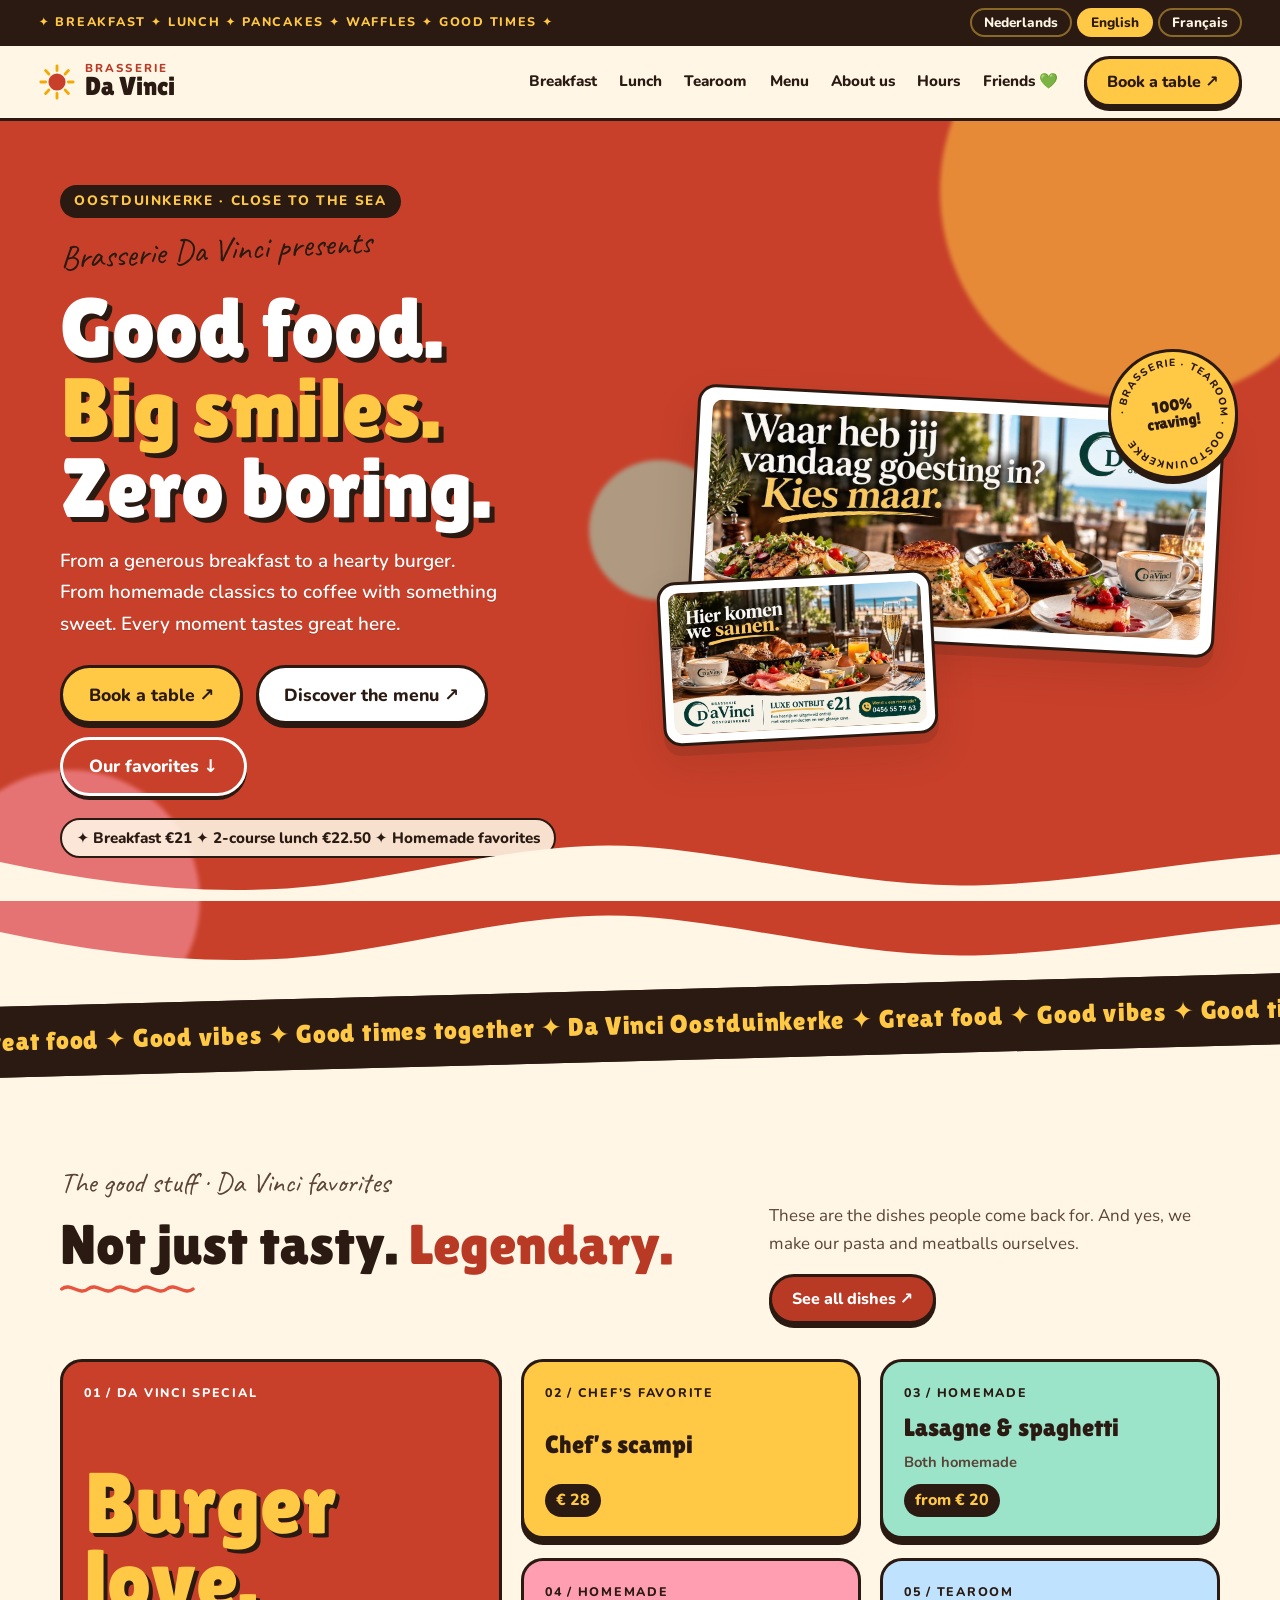
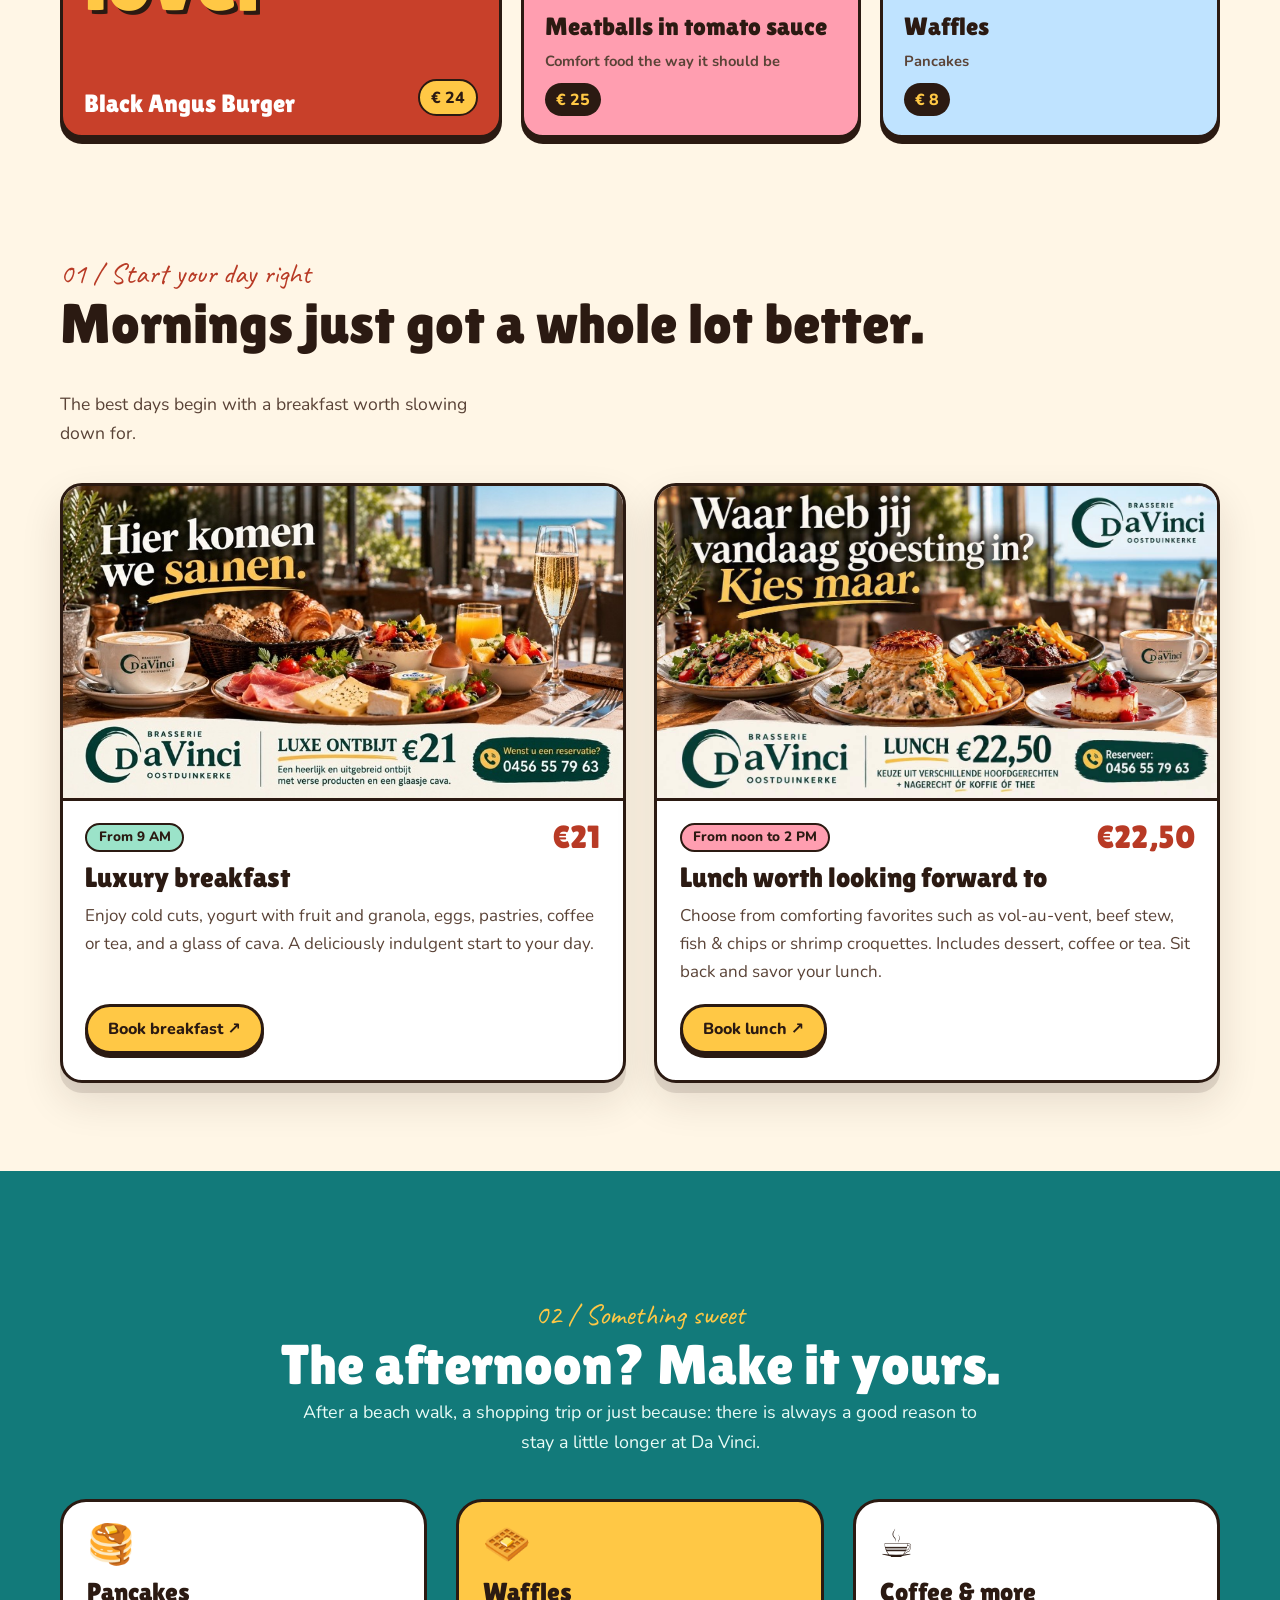
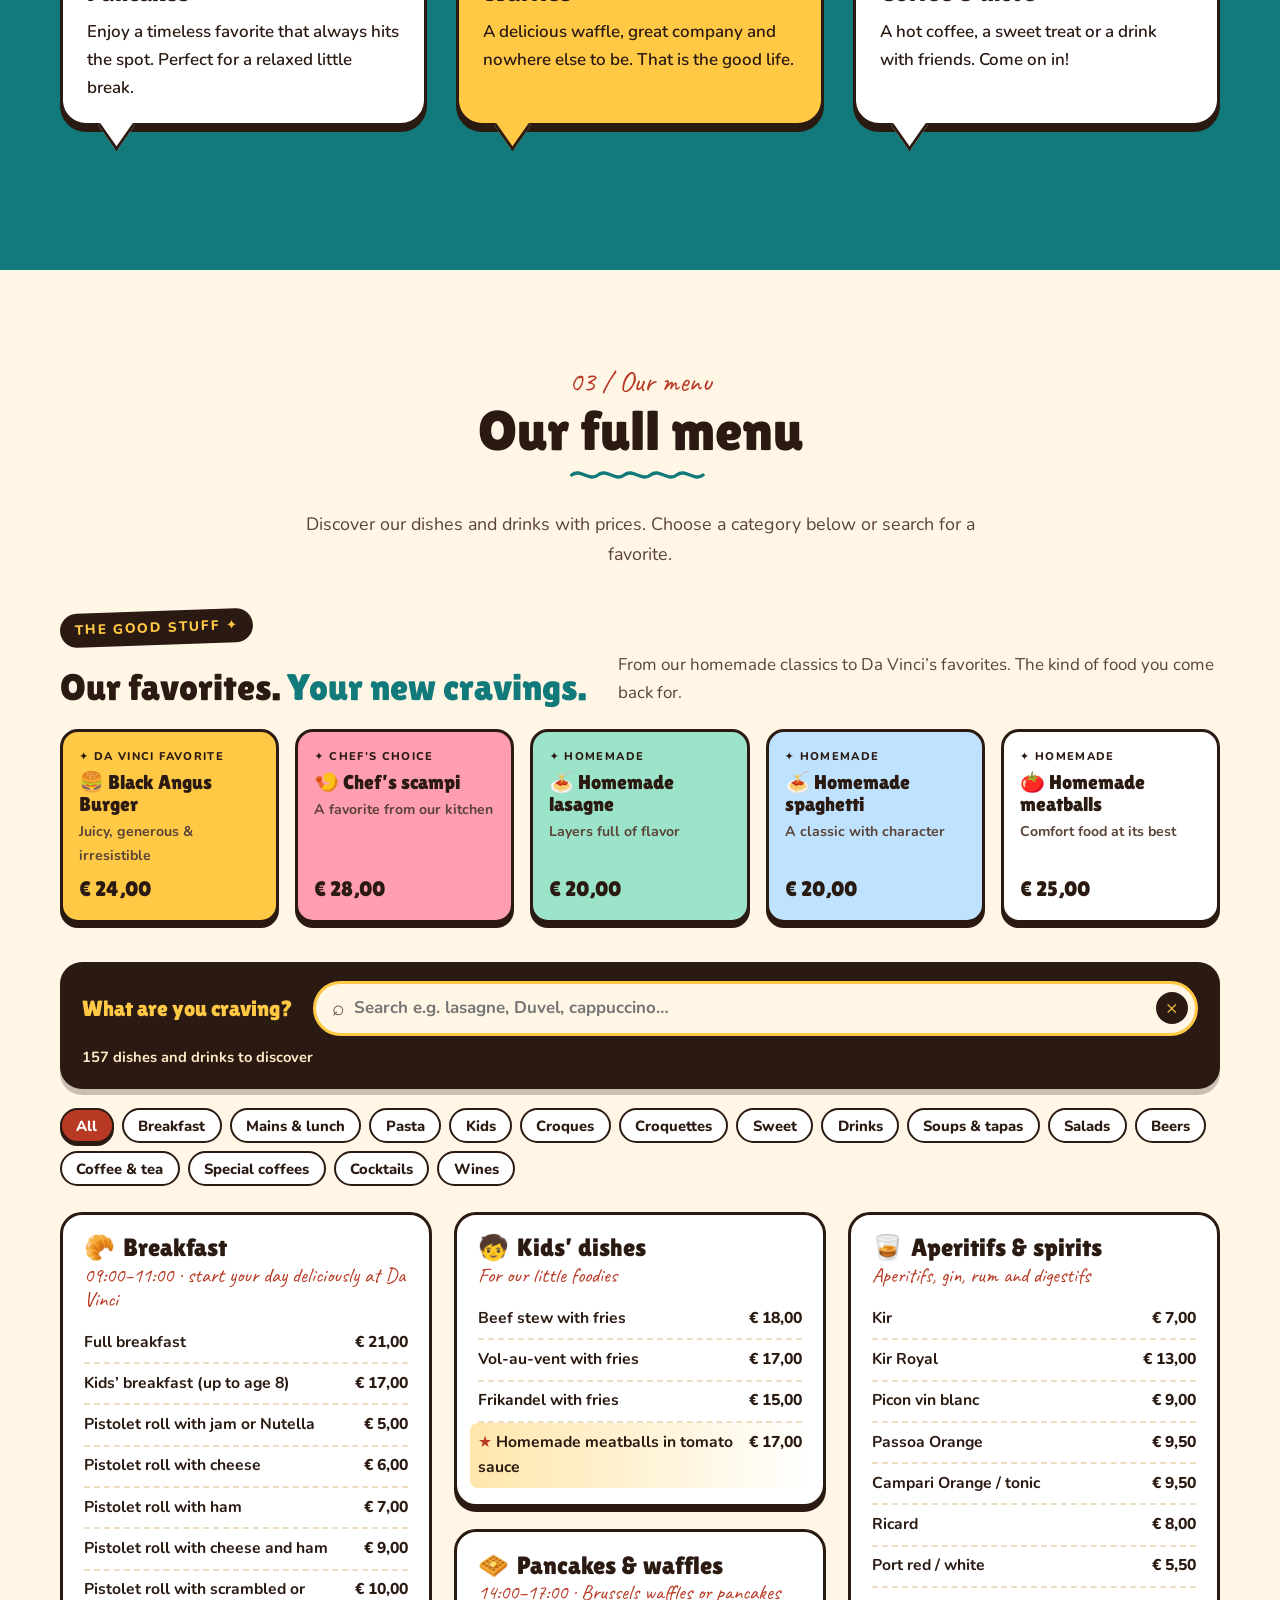
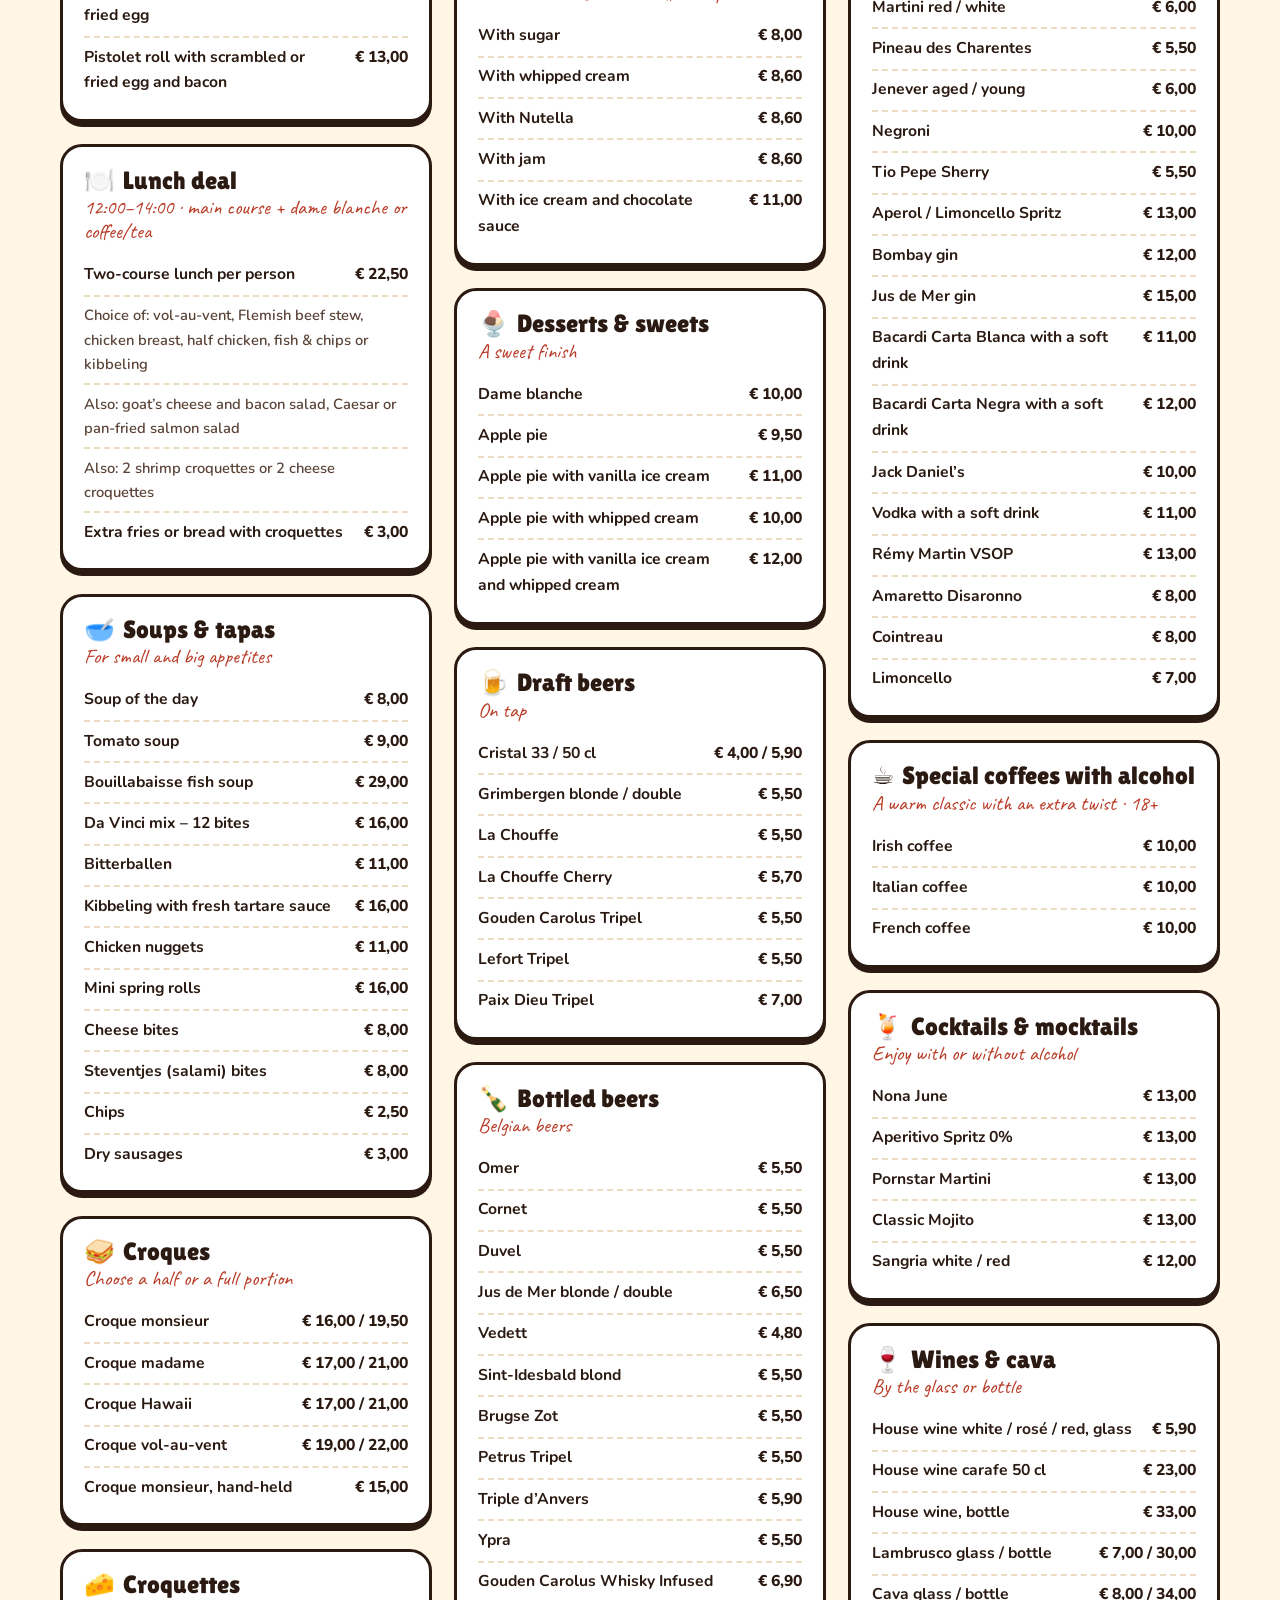
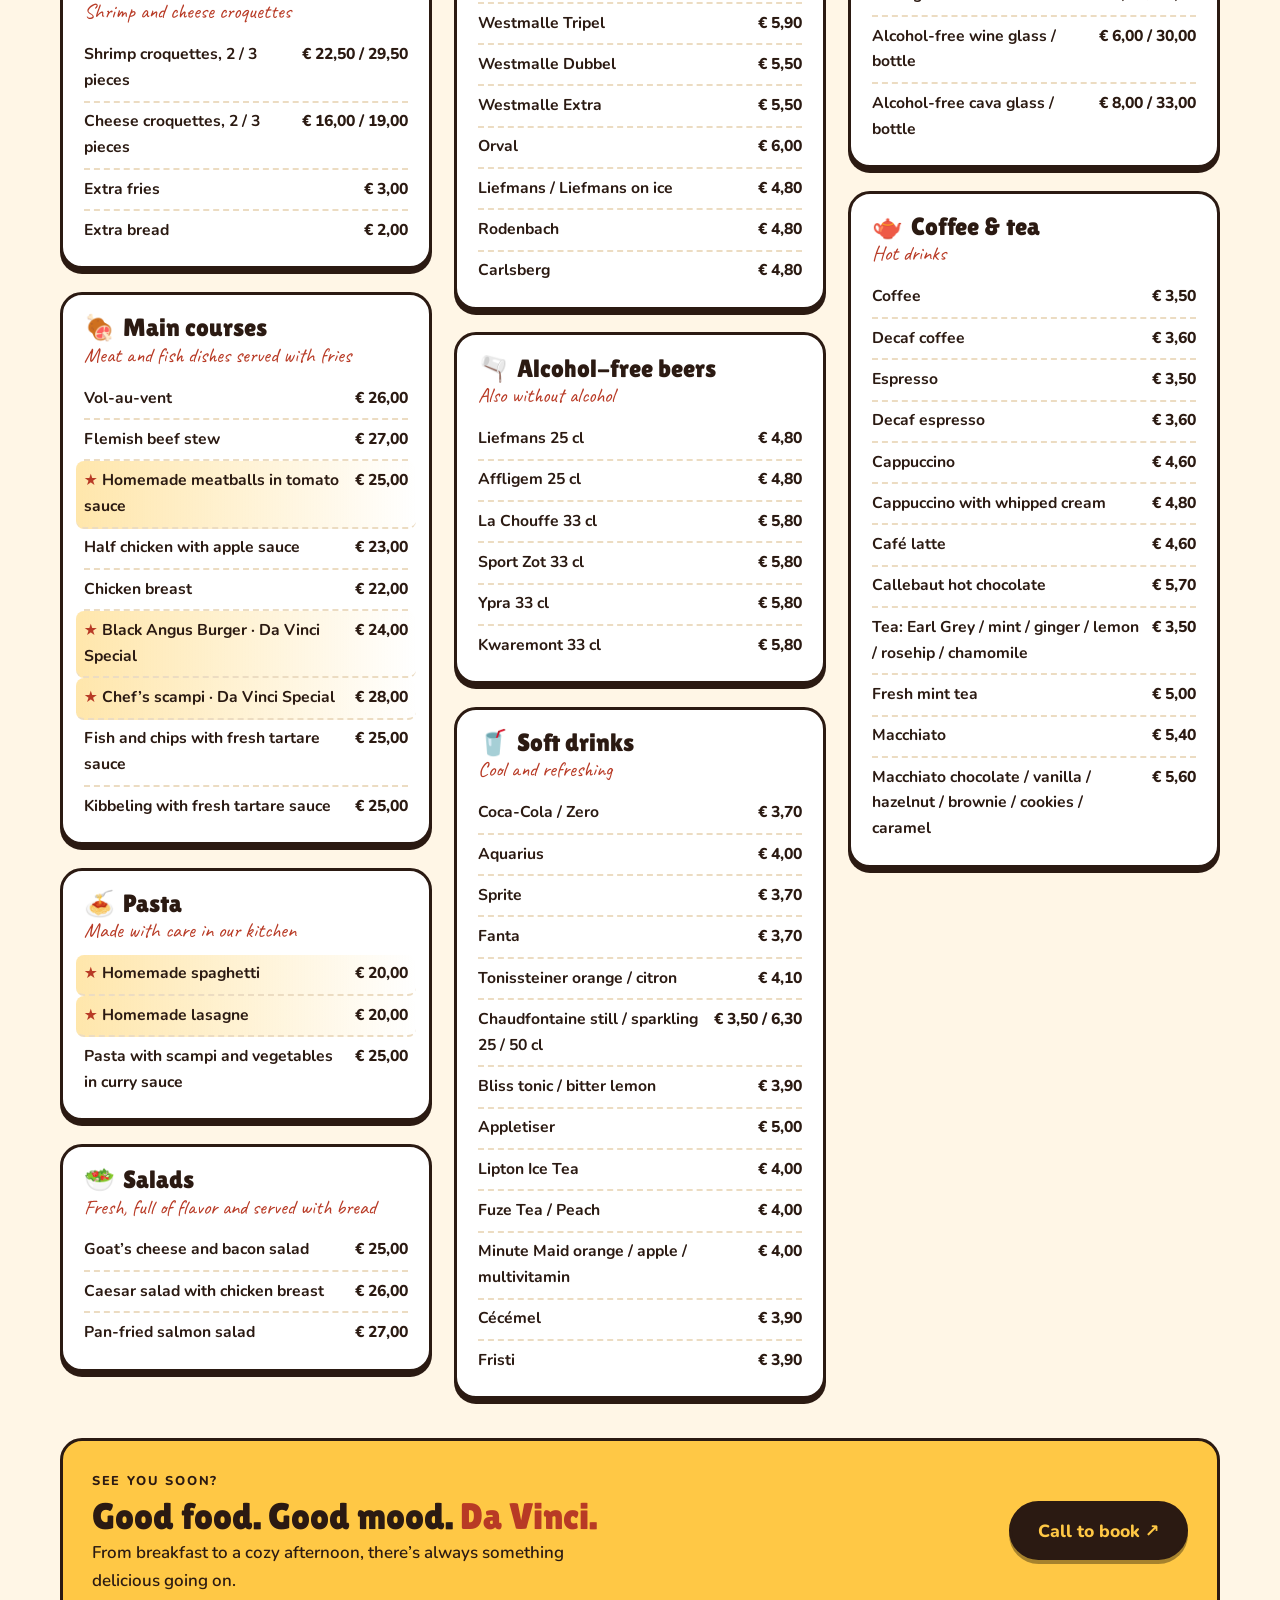
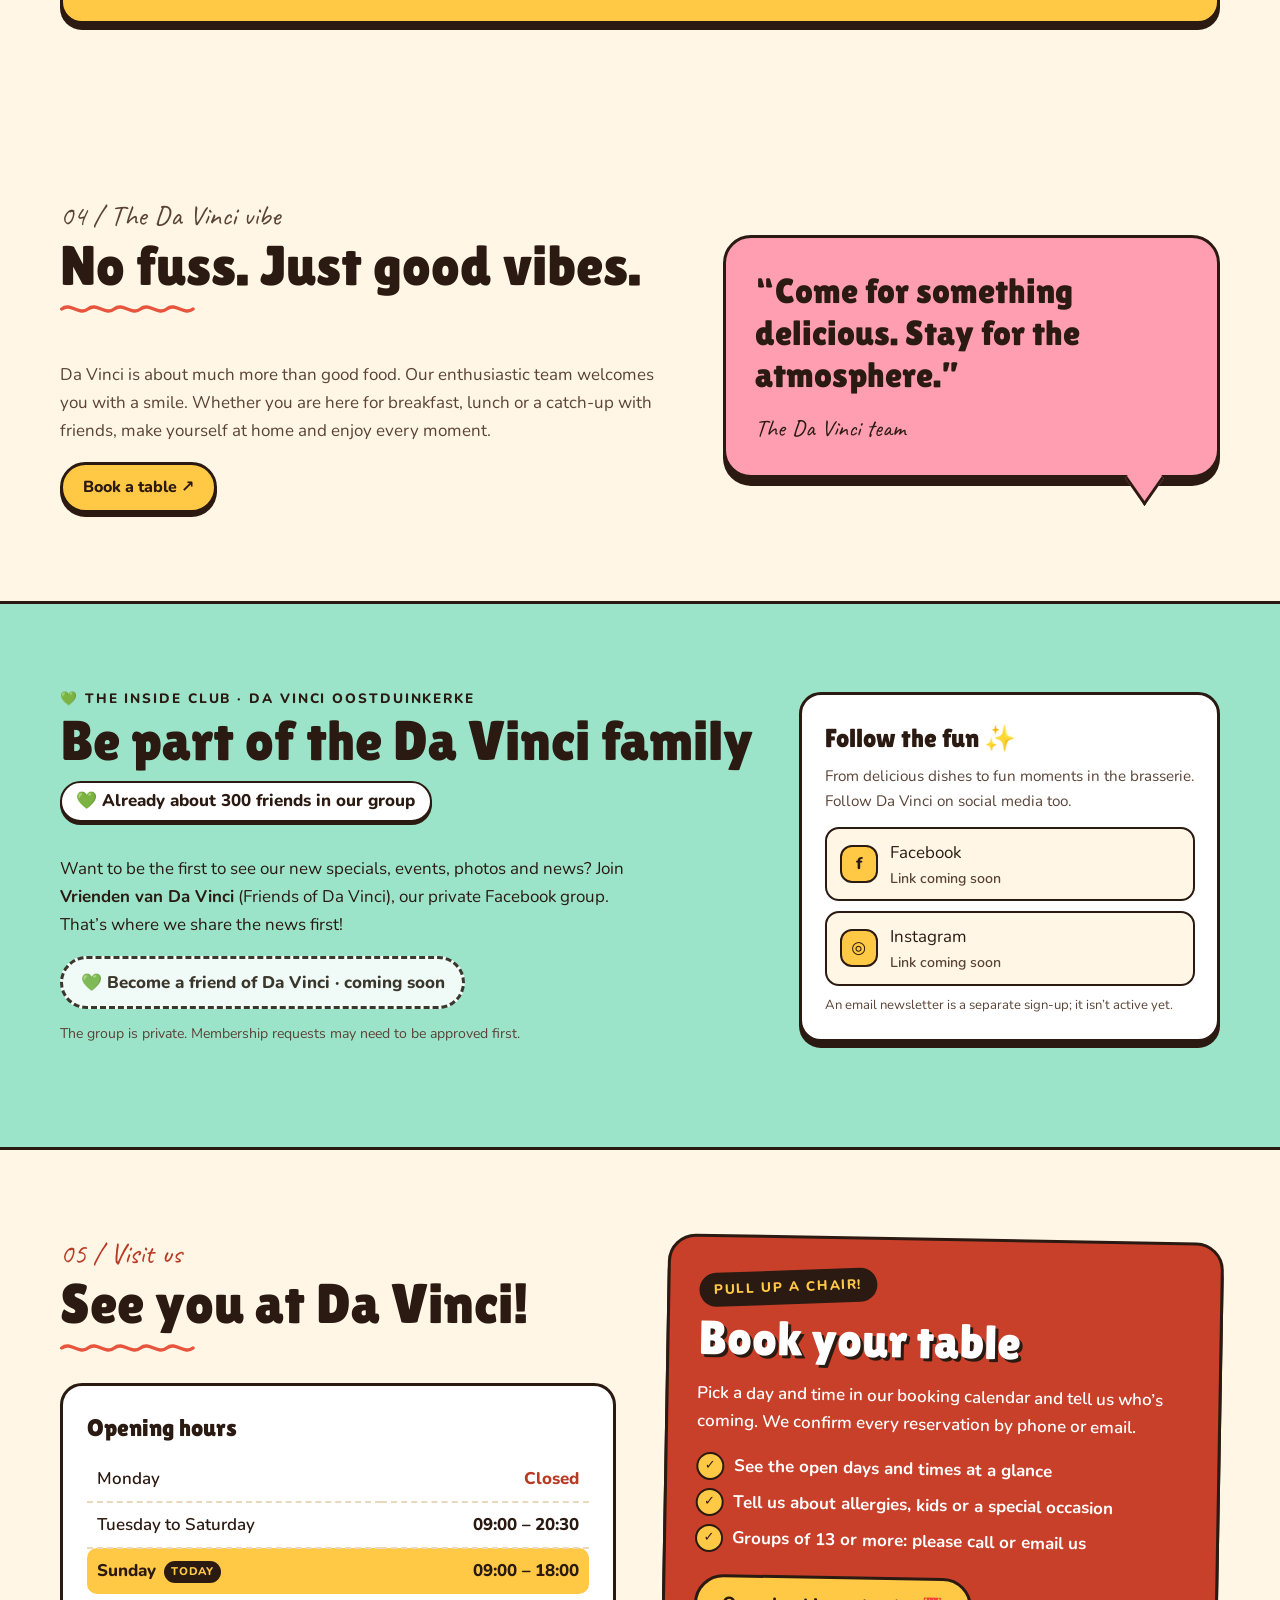
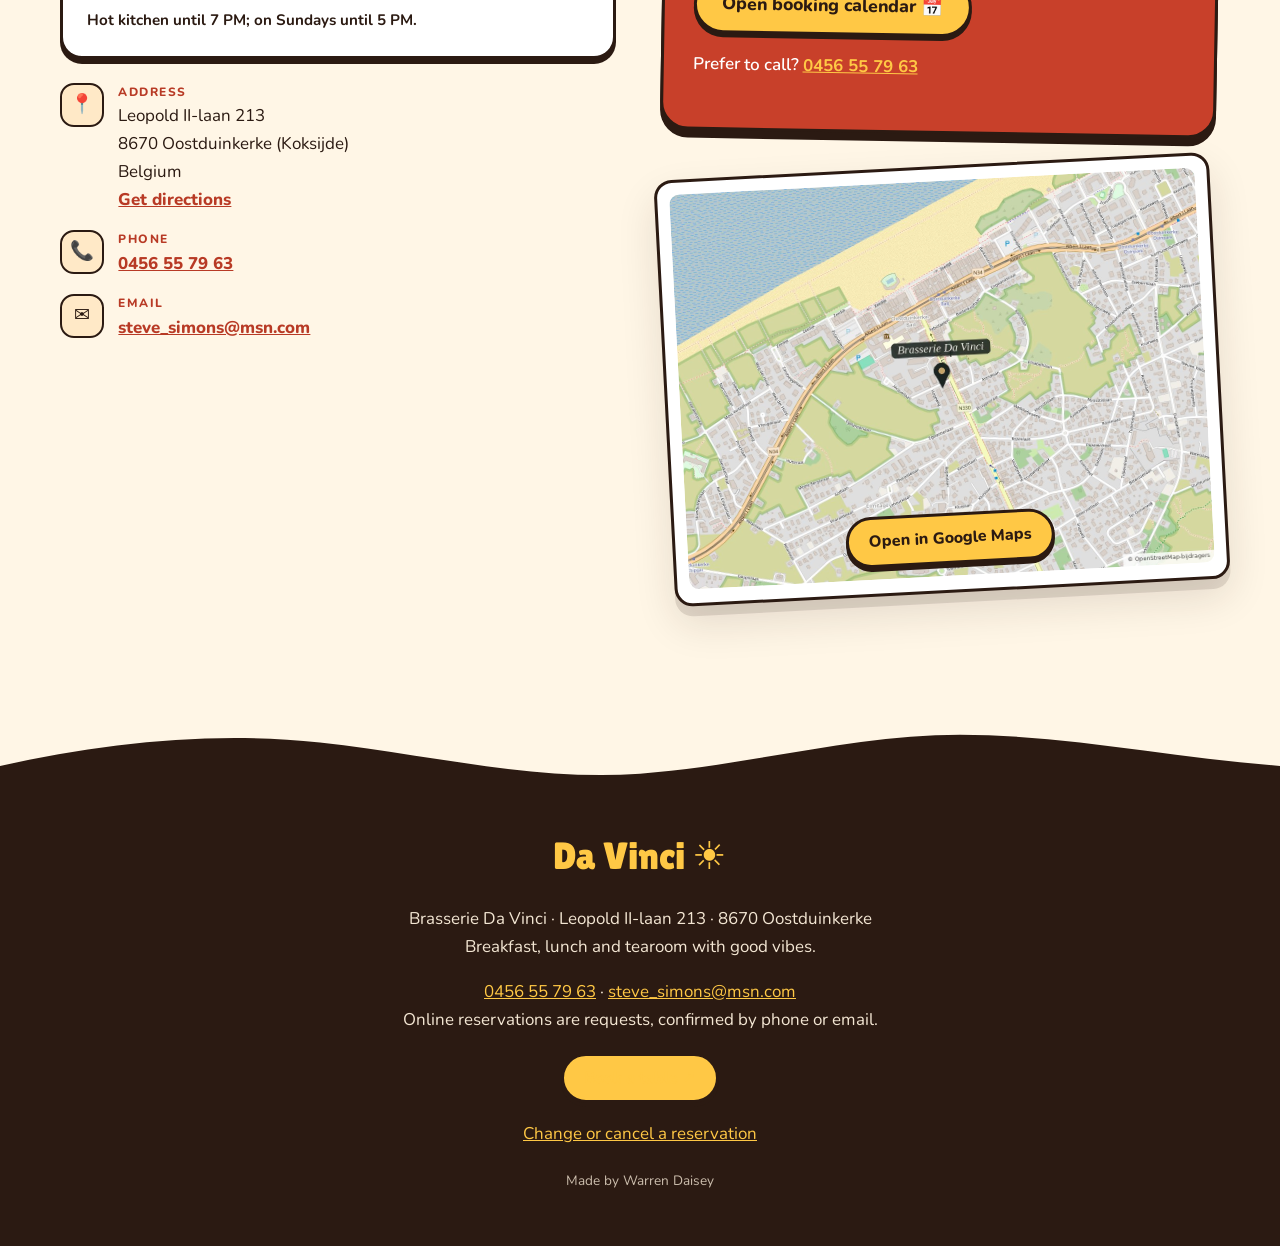
==== commit 2e3ec838: "Add /kalender (staff calendar behind server-checked password, guest change/cancel with 24h rule); ho" ====
--- a/index.html
+++ b/index.html
@@ -793,6 +793,7 @@
       <p>Brasserie Da Vinci · Leopold II-laan 213 · 8670 Oostduinkerke<br><span data-i18n="footTag">Breakfast, lunch and tearoom with good vibes.</span></p>
       <p><a href="tel:+32456557963">0456 55 79 63</a> · <a href="mailto:steve_simons@msn.com">steve_simons@msn.com</a><br><span data-i18n="footNote">Online reservations are requests, confirmed by phone or email.</span></p>
       <p style="margin-top:1.2rem"><a class="btn btn-sun" href="#reserveer" data-open-booking data-i18n="bookTable">Book a table ↗</a></p>
+      <p><a href="/kalender/" data-i18n="manageRes">Change or cancel a reservation</a></p>
       <p class="made" data-i18n="footMade">Made by Warren Daisey</p>
     </div>
   </footer>
@@ -952,6 +953,7 @@
           <a class="btn btn-sun" id="bk-mail-again" href="#" hidden data-i18n="mailAgain">✉️ Open email again</a>
           <button class="btn btn-ghost" id="bk-copy" type="button" data-i18n="copy">Copy details</button>
         </div>
+        <p><a href="/kalender/" data-i18n="manageRes">Change or cancel a reservation</a></p>
         <div class="bk-actions">
           <button class="bk-back" id="bk-new" type="button" data-i18n="bkNew">Make another reservation</button>
           <button class="bk-back" id="bk-done-close" type="button" data-i18n="bkDoneClose">Close</button>
@@ -970,6 +972,9 @@
 /* ---- FORMSPREE: reservation requests are sent here (delivered to steve_simons@msn.com).
         If this is ever set back to ".../REPLACE_ME", the form falls back to a pre-filled email. ---- */
 const FORMSPREE_ENDPOINT = "https://formspree.io/f/xoedkqye";
+/* ---- RESERVATIONS BACKEND: also stores each request so it shows on /kalender (staff view + guest changes).
+        A failure here never blocks the Formspree email. ---- */
+const RESERVATIONS_API = "https://bdv-reservations.netlify.app/api";
 
 var BOOKING_CONFIG = {
   RESTAURANT_NAME: 'Brasserie Da Vinci',
@@ -996,10 +1001,10 @@
   TIME_ZONE: 'Europe/Brussels'
 };
 
-/* Default phone country code per language. English = +1, the others use their home country code. */
-var LANG_DEFAULT_CODE = { en: '+1', nl: '+31', fr: '+33' };
-
-var I18N = {"en": {"metaTitle": "Brasserie Da Vinci Oostduinkerke | Breakfast, lunch & tearoom", "metaDesc": "Brasserie Da Vinci in Oostduinkerke: breakfast, lunch, tearoom and drinks a stone's throw from the sea. See the full menu and request a table online.", "skip": "Skip to content", "ticker": "✦ Breakfast ✦ Lunch ✦ Pancakes ✦ Waffles ✦ Good times ✦", "langLabel": "Choose your language", "mainNav": "Main navigation", "navBreakfast": "Breakfast", "navLunch": "Lunch", "navTea": "Tearoom", "navMenu": "Menu", "navAbout": "About us", "navHours": "Hours", "navFriends": "Friends 💚", "bookTable": "Book a table ↗", "bookShort": "Book", "menuToggle": "Open menu", "heroChip": "Oostduinkerke · close to the sea", "heroHello": "Brasserie Da Vinci presents", "heroH1": "<span class=\"h1-a\">Good food.</span> <span class=\"h1-b\">Big smiles.</span> <span class=\"h1-c\">Zero boring.</span>", "heroLead": "From a generous breakfast to a hearty burger. From homemade classics to coffee with something sweet. Every moment tastes great here.", "heroMenu": "Discover the menu ↗", "heroFav": "Our favorites ↓", "heroMicro": "✦ Breakfast €21 ✦ 2-course lunch €22.50 ✦ Homemade favorites", "heroAlt": "Da Vinci dishes on a terrace by the sea: salmon salad, vol-au-vent with fries, beef stew, cheesecake and a cappuccino", "sticker": "100% craving!", "stickerRing": "· BRASSERIE · TEAROOM · OOSTDUINKERKE ", "marquee": "Great food ✦ Good vibes ✦ Good times together ✦ Da Vinci Oostduinkerke ✦ ", "favKicker": "The good stuff · Da Vinci favorites", "favTitle": "Not just tasty. <em>Legendary.</em>", "favLead": "These are the dishes people come back for. And yes, we make our pasta and meatballs ourselves.", "favAll": "See all dishes ↗", "fav1No": "01 / Da Vinci special", "fav1Big": "Burger<br>love.", "fav2No": "02 / Chef’s favorite", "fav2Name": "Chef’s scampi", "fav3No": "03 / Homemade", "fav3Small": "Both homemade", "fav3Price": "from € 20", "fav4No": "04 / Homemade", "fav4Name": "Meatballs in tomato sauce", "fav4Small": "Comfort food the way it should be", "bfKicker": "01 / Start your day right", "bfTitle": "Mornings just got a whole lot better.", "bfLead": "The best days begin with a breakfast worth slowing down for.", "bfTag": "From 9 AM", "bfName": "Luxury breakfast", "bfText": "Enjoy cold cuts, yogurt with fruit and granola, eggs, pastries, coffee or tea, and a glass of cava. A deliciously indulgent start to your day.", "bfBtn": "Book breakfast ↗", "bfAlt": "Luxury breakfast at Da Vinci: bread rolls, croissants, cold cuts, cheese, fruit, an egg, orange juice, coffee and a glass of cava", "luTag": "From noon to 2 PM", "luName": "Lunch worth looking forward to", "luText": "Choose from comforting favorites such as vol-au-vent, beef stew, fish & chips or shrimp croquettes. Includes dessert, coffee or tea. Sit back and savor your lunch.", "luBtn": "Book lunch ↗", "luAlt": "Lunch at Da Vinci: salmon salad, vol-au-vent with fries, beef stew and dessert. Lunch €22.50, choice of main course plus dessert or coffee or tea.", "teaKicker": "02 / Something sweet", "teaTitle": "The afternoon? Make it yours.", "teaLead": "After a beach walk, a shopping trip or just because: there is always a good reason to stay a little longer at Da Vinci.", "tea1": "Pancakes", "tea1Text": "Enjoy a timeless favorite that always hits the spot. Perfect for a relaxed little break.", "tea2": "Waffles", "tea2Text": "A delicious waffle, great company and nowhere else to be. That is the good life.", "tea3": "Coffee &amp; more", "tea3Text": "A hot coffee, a sweet treat or a drink with friends. Come on in!", "menuKicker": "03 / Our menu", "menuTitle": "Our full menu", "menuLead": "Discover our dishes and drinks with prices. Choose a category below or search for a favorite.", "spotEyebrow": "The good stuff ✦", "spotTitle": "Our favorites. <em>Your new cravings.</em>", "spotLead": "From our homemade classics to Da Vinci’s favorites. The kind of food you come back for.", "spotTagFav": "✦ Da Vinci favorite", "spotTagChef": "✦ Chef’s choice", "spotTagHome": "✦ Homemade", "spot1Small": "Juicy, generous &amp; irresistible", "spot2Name": "🍤 Chef’s scampi", "spot2Small": "A favorite from our kitchen", "spot3Name": "🍝 Homemade lasagne", "spot3Small": "Layers full of flavor", "spot4Name": "🍝 Homemade spaghetti", "spot4Small": "A classic with character", "spot5Name": "🍅 Homemade meatballs", "spot5Small": "Comfort food at its best", "searchLabel": "What are you craving?", "searchPh": "Search e.g. lasagne, Duvel, cappuccino…", "searchClear": "Clear search", "menuCats": "Menu categories", "menuItems": "Dishes and drinks", "countSome": "{n} dishes and drinks to discover", "countNone": "No results found. Try another search term.", "countStatic": "Discover the full menu below", "sigLabel": "House favorite", "ctaEyebrow": "See you soon?", "ctaTitle": "Good food. Good mood. <em>Da Vinci.</em>", "ctaText": "From breakfast to a cozy afternoon, there’s always something delicious going on.", "ctaCall": "Call to book ↗", "aboutKicker": "04 / The Da Vinci vibe", "aboutTitle": "No fuss. Just good vibes.", "aboutText": "Da Vinci is about much more than good food. Our enthusiastic team welcomes you with a smile. Whether you are here for breakfast, lunch or a catch-up with friends, make yourself at home and enjoy every moment.", "aboutQuote": "“Come for something delicious. Stay for the atmosphere.”", "aboutQuoteBy": "The Da Vinci team", "comKicker": "💚 The inside club · Da Vinci Oostduinkerke", "comTitle": "Be part of the Da Vinci family", "comPill": "💚 Already about 300 friends in our group", "comText": "Want to be the first to see our new specials, events, photos and news? Join <strong>Vrienden van Da Vinci</strong> (Friends of Da Vinci), our private Facebook group. That’s where we share the news first!", "comBtn": "💚 Become a friend of Da Vinci · coming soon", "comBtnAria": "Link to the private Facebook group will be added soon", "comSmall": "The group is private. Membership requests may need to be approved first.", "socTitle": "Follow the fun ✨", "socText": "From delicious dishes to fun moments in the brasserie. Follow Da Vinci on social media too.", "socSoon": "Link coming soon", "socNews": "An email newsletter is a separate sign-up; it isn’t active yet.", "visitKicker": "05 / Visit us", "visitTitle": "See you at Da Vinci!", "hoursTitle": "Opening hours", "closed": "Closed", "today": "Today", "kitchenNote": "Hot kitchen until 7 PM; on Sundays until 5 PM.", "addressLabel": "Address", "phoneLabel": "Phone", "emailLabel": "Email", "country": "Belgium", "directions": "Get directions", "openMaps": "Open in Google Maps", "mapAlt": "Map: Brasserie Da Vinci is at Leopold II-laan 213 in Oostduinkerke, within walking distance of the beach", "resTag": "Pull up a chair!", "resTitle": "Book your table", "resText": "Pick a day and time in our booking calendar and tell us who’s coming. We confirm every reservation by phone or email.", "resP1": "See the open days and times at a glance", "resP2": "Tell us about allergies, kids or a special occasion", "resP3": "Groups of 13 or more: please call or email us", "resBtn": "Open booking calendar 📅", "resCall": "Prefer to call?", "footTag": "Breakfast, lunch and tearoom with good vibes.", "footNote": "Online reservations are requests, confirmed by phone or email.", "footMade": "Made by Warren Daisey", "quick": "Quick actions", "callShort": "Call", "routeShort": "Route", "bkClose": "Close reservation window", "bkTag": "Book a table", "bkTitle": "Reserve at Da Vinci", "bkSteps": "Steps", "bkStep1": "1 · Date &amp; time", "bkStep2": "2 · Your details", "bkStep3": "3 · Done", "bkIntro": "Choose a day in the calendar, then a time. We’re closed on Mondays.", "bkDate": "Date", "req": "(required)", "opt": "(optional)", "prevMonth": "Previous month", "nextMonth": "Next month", "legAvail": "Available", "legSel": "Selected", "legToday": "Today", "legClosed": "Closed / past", "bkTime": "Time", "bkGuests": "Number of guests", "choose": "Choose…", "person": "person", "people": "people", "largeOpt": "{n}+ people – larger group, contact us", "largeA": "A larger group? Great!", "largeB": "For 13 or more people we’d like to plan it with you personally. Please call", "largeC": "or email", "bkNext": "Next: your details →", "bkChange": "Change", "bkName": "Full name", "bkPhone": "Phone number", "bkCode": "Country calling code", "bkPhoneHelp": "We call or text you to confirm.", "bkEmail": "Email", "bkOccasion": "Occasion", "occNone": "No special occasion", "occBirthday": "Birthday", "occAnniv": "Anniversary", "occFamily": "Family get-together", "occBusiness": "Business", "occOther": "Other (see notes)", "bkChildren": "Children in your group", "none": "None", "highChair": "We need a high chair", "bkSeating": "Seating preference", "seatOpt": "(optional, depends on weather and availability)", "seatNone": "No preference", "seatIn": "Inside", "seatOut": "Terrace", "bkDiet": "Dietary needs or allergies", "dietPh": "e.g. 1 vegetarian, nut allergy", "bkNotes": "Anything else?", "notesPh": "e.g. wheelchair access, a dog with us, a birthday surprise", "hp": "Leave this empty", "consent": "I understand this is a reservation <strong>request</strong>, and I agree that Brasserie Da Vinci contacts me by phone or email about it.", "bkBack": "← Back", "bkSubmit": "Send reservation request ↗", "sending": "Sending…", "doneTitle": "Thanks! Your request is on its way.", "doneNote": "<strong>This is a reservation request, not yet a confirmed booking.</strong> We’ll confirm by phone or email as soon as possible. In a hurry? Call us on", "callConfirm": "📞 Call to confirm", "mailAgain": "✉️ Open email again", "copy": "Copy details", "copied": "Copied ✓", "copyPrompt": "Copy your reservation details:", "bkNew": "Make another reservation", "bkDoneClose": "Close", "statusSent": "Your request has been sent to Brasserie Da Vinci.", "statusMail": "Your email app should have opened with your request filled in — please press Send there. Nothing opened? Use the button below, or simply call us.", "sendError": "Sorry, your request could not be sent. Please try again, send it by email instead, or call us on {phone}.", "sendByMail": "Send by email instead", "slotsEmpty": "Pick a date in the calendar to see the available times.", "openWord": "open", "lastTable": "last table at", "gBreakfast": "Breakfast", "gLunch": "Lunch", "gAfternoon": "Afternoon", "gEvening": "Evening", "errDate": "Please choose a date.", "errTime": "Please choose a time.", "errTimeFirst": "Choose a date first, then a time.", "errGuests": "Please choose the number of guests.", "errName": "Please enter your full name.", "errPhone": "Please enter a complete phone number we can call, e.g. {ex}.", "errEmail": "Please enter a valid email address.", "errConsent": "Please tick this box so we can contact you about your reservation.", "dayPast": ", past date", "dayClosed": ", closed", "dayNotYet": ", not yet open for booking", "dayFull": ", no more times today", "dayToday": " (today)", "guest1": "guest", "guestN": "guests", "rangeTpl": "{a} to {b}", "lDate": "Date", "lTime": "Time", "lGuests": "Guests", "lName": "Name", "lPhone": "Phone", "lEmail": "Email", "lOccasion": "Occasion", "lSeating": "Seating", "lDiet": "Dietary", "lChildren": "Children", "lNotes": "Notes", "lHighChair": "high chair", "tab_all": "All", "tab_breakfast": "Breakfast", "tab_lunch": "Mains & lunch", "tab_pasta": "Pasta", "tab_kids": "Kids", "tab_croques": "Croques", "tab_kroketten": "Croquettes", "tab_sweet": "Sweet", "tab_drinks": "Drinks", "tab_tapas": "Soups & tapas", "tab_salads": "Salads", "tab_beers": "Beers", "tab_coffee": "Coffee & tea", "tab_specialcoffee": "Special coffees", "tab_cocktails": "Cocktails", "tab_wines": "Wines"}, "nl": {"metaTitle": "Brasserie Da Vinci Oostduinkerke | Ontbijt, lunch & tearoom", "metaDesc": "Brasserie Da Vinci in Oostduinkerke: ontbijt, lunch, tearoom en drankjes op een steenworp van zee. Bekijk de volledige kaart en vraag online een tafel aan.", "skip": "Naar de inhoud", "ticker": "✦ Ontbijt ✦ Lunch ✦ Pannenkoeken ✦ Wafels ✦ Gezelligheid ✦", "langLabel": "Kies je taal", "mainNav": "Hoofdnavigatie", "navBreakfast": "Ontbijt", "navLunch": "Lunch", "navTea": "Tearoom", "navMenu": "Menukaart", "navAbout": "Over ons", "navHours": "Openingsuren", "navFriends": "Vrienden 💚", "bookTable": "Reserveer een tafel ↗", "bookShort": "Reserveer", "menuToggle": "Menu openen", "heroChip": "Oostduinkerke · vlak bij zee", "heroHello": "Brasserie Da Vinci presenteert", "heroH1": "<span class=\"h1-a\">Lekker eten.</span> <span class=\"h1-b\">Grote glimlach.</span> <span class=\"h1-c\">Nooit saai.</span>", "heroLead": "Van een uitgebreid ontbijt tot een stevige burger. Van huisgemaakte klassiekers tot koffie met iets lekkers. Hier smaakt élk moment.", "heroMenu": "Ontdek de menukaart ↗", "heroFav": "Onze favorieten ↓", "heroMicro": "✦ Ontbijt €21 ✦ 2-gangenlunch €22,50 ✦ Huisgemaakte favorieten", "heroAlt": "Gerechten van Da Vinci op een terras aan zee: zalmsalade, vol-au-vent met frietjes, stoofvlees, cheesecake en een cappuccino", "sticker": "100% goesting!", "stickerRing": "· BRASSERIE · TEAROOM · OOSTDUINKERKE ", "marquee": "Lekker eten ✦ Goede vibes ✦ Samen genieten ✦ Da Vinci Oostduinkerke ✦ ", "favKicker": "The good stuff · Da Vinci-favorieten", "favTitle": "Niet gewoon lekker. <em>Legendarisch.</em>", "favLead": "Dit zijn de gerechten waarvoor je terugkomt. En ja, onze pasta’s en balletjes maken we zelf.", "favAll": "Bekijk alle gerechten ↗", "fav1No": "01 / Da Vinci special", "fav1Big": "Burger<br>love.", "fav2No": "02 / Favoriet van de chef", "fav2Name": "Scampi’s van de chef", "fav3No": "03 / Huisgemaakt", "fav3Small": "Allebei huisgemaakt", "fav3Price": "vanaf € 20", "fav4No": "04 / Huisgemaakt", "fav4Name": "Balletjes in tomatensaus", "fav4Small": "Zoals comfort food hoort te zijn", "bfKicker": "01 / Begin je dag goed", "bfTitle": "Je ochtend wordt een stuk beter.", "bfLead": "De beste dagen beginnen met een ontbijt waar je rustig van geniet.", "bfTag": "Vanaf 9 uur", "bfName": "Luxe ontbijt", "bfText": "Geniet van fijne vleeswaren, yoghurt met fruit en granola, eitjes, koffiekoeken, koffie of thee en een glaasje cava. Een heerlijk uitgebreid begin van je dag.", "bfBtn": "Reserveer je ontbijt ↗", "bfAlt": "Luxe ontbijt bij Da Vinci: pistolets, croissants, vleeswaren, kaas, fruit, een eitje, fruitsap, koffie en een glaasje cava", "luTag": "Van 12 tot 14 uur", "luName": "Een lunch om naar uit te kijken", "luText": "Kies uit troostende favorieten zoals vol-au-vent, stoofvlees, fish & chips of garnaalkroketten. Inclusief dessert, koffie of thee. Leun achterover en geniet van je lunch.", "luBtn": "Reserveer je lunch ↗", "luAlt": "Lunch bij Da Vinci: zalmsalade, vol-au-vent met frietjes, stoofvlees en dessert. Lunch €22,50, keuze uit verschillende hoofdgerechten plus nagerecht of koffie of thee.", "teaKicker": "02 / Iets zoets", "teaTitle": "De namiddag? Maak hem van jou.", "teaLead": "Na een strandwandeling, een shoppingtrip of gewoon zomaar: er is altijd een goede reden om wat langer te blijven bij Da Vinci.", "tea1": "Pannenkoeken", "tea1Text": "Geniet van een tijdloze favoriet die altijd smaakt. Perfect voor een ontspannen pauze.", "tea2": "Wafels", "tea2Text": "Een heerlijke wafel, goed gezelschap en nergens anders heen moeten. Dat is genieten.", "tea3": "Koffie &amp; meer", "tea3Text": "Een warme koffie, iets zoets of een drankje met vrienden. Kom gerust binnen!", "menuKicker": "03 / Onze kaart", "menuTitle": "Onze volledige menukaart", "menuLead": "Ontdek onze gerechten en dranken met prijzen. Kies hieronder een categorie of zoek je favoriet.", "spotEyebrow": "The good stuff ✦", "spotTitle": "Onze favorieten. <em>Jouw nieuwe cravings.</em>", "spotLead": "Van onze huisgemaakte klassiekers tot de favorieten van Da Vinci. Hier kom je graag voor terug.", "spotTagFav": "✦ Da Vinci favoriet", "spotTagChef": "✦ Chef’s choice", "spotTagHome": "✦ Huisgemaakt", "spot1Small": "Sappig, royaal &amp; onweerstaanbaar", "spot2Name": "🍤 Scampi’s van de chef", "spot2Small": "Een favoriet uit onze keuken", "spot3Name": "🍝 Huisgemaakte lasagne", "spot3Small": "Laagjes vol smaak", "spot4Name": "🍝 Huisgemaakte spaghetti", "spot4Small": "Een klassieker met karakter", "spot5Name": "🍅 Huisgemaakte balletjes", "spot5Small": "Comfort food op z’n best", "searchLabel": "Waar heb je zin in?", "searchPh": "Zoek bv. lasagne, Duvel, cappuccino…", "searchClear": "Zoekopdracht wissen", "menuCats": "Menukaart categorieën", "menuItems": "Gerechten en dranken", "countSome": "{n} gerechten en dranken om te ontdekken", "countNone": "Geen resultaten gevonden. Probeer een ander zoekwoord.", "countStatic": "Ontdek de volledige kaart hieronder", "sigLabel": "Favoriet van het huis", "ctaEyebrow": "Zien we je straks?", "ctaTitle": "Good food. Good mood. <em>Da Vinci.</em>", "ctaText": "Van ontbijt tot een gezellige namiddag. Bij ons is er altijd iets lekkers te beleven.", "ctaCall": "Bel om te reserveren ↗", "aboutKicker": "04 / De Da Vinci-sfeer", "aboutTitle": "Geen gedoe. Gewoon goede vibes.", "aboutText": "Da Vinci draait om veel meer dan lekker eten. Ons enthousiaste team ontvangt je met een glimlach. Of je nu komt voor ontbijt, lunch of een babbel met vrienden: voel je thuis en geniet van elk moment.", "aboutQuote": "“Kom voor iets lekkers. Blijf voor de sfeer.”", "aboutQuoteBy": "Het Da Vinci-team", "comKicker": "💚 The inside club · Da Vinci Oostduinkerke", "comTitle": "Word deel van de Da Vinci-familie", "comPill": "💚 Al zo’n 300 vrienden in onze groep", "comText": "Wil je als eerste onze nieuwe suggesties, evenementen, sfeerfoto’s en nieuwtjes ontdekken? Sluit je aan bij <strong>Vrienden van Da Vinci</strong>, onze besloten Facebookgroep. Daar delen we het nieuws als eerste!", "comBtn": "💚 Word vriend van Da Vinci · binnenkort", "comBtnAria": "Link naar besloten Facebookgroep wordt binnenkort toegevoegd", "comSmall": "De groep is besloten. Lidmaatschapsverzoeken kunnen eerst goedgekeurd worden.", "socTitle": "Volg de gezelligheid ✨", "socText": "Van heerlijke gerechten tot leuke momenten in de brasserie. Volg Da Vinci ook op sociale media.", "socSoon": "Link wordt binnenkort toegevoegd", "socNews": "Een e-mailnieuwsbrief is een aparte inschrijving; die is nog niet actief.", "visitKicker": "05 / Bezoek ons", "visitTitle": "Tot snel bij Da Vinci!", "hoursTitle": "Openingsuren", "closed": "Gesloten", "today": "Vandaag", "kitchenNote": "Warme keuken tot 19 uur; op zondag tot 17 uur.", "addressLabel": "Adres", "phoneLabel": "Telefoon", "emailLabel": "E-mail", "country": "België", "directions": "Routebeschrijving", "openMaps": "Open in Google Maps", "mapAlt": "Kaart: Brasserie Da Vinci ligt aan de Leopold II-laan 213 in Oostduinkerke, op wandelafstand van het strand", "resTag": "Schuif gerust aan!", "resTitle": "Reserveer je tafel", "resText": "Kies een dag en uur in onze reservatiekalender en laat ons weten wie er meekomt. We bevestigen elke reservatie telefonisch of per e-mail.", "resP1": "Bekijk in één oogopslag de open dagen en uren", "resP2": "Laat ons weten of er allergieën, kinderen of een speciale gelegenheid zijn", "resP3": "Groepen vanaf 13 personen: bel of mail ons", "resBtn": "Open de reservatiekalender 📅", "resCall": "Liever bellen?", "footTag": "Ontbijt, lunch en tearoom met goede vibes.", "footNote": "Online reservaties zijn aanvragen, die we telefonisch of per e-mail bevestigen.", "footMade": "Gemaakt door Warren Daisey", "quick": "Snelle acties", "callShort": "Bellen", "routeShort": "Route", "bkClose": "Reservatievenster sluiten", "bkTag": "Reserveer een tafel", "bkTitle": "Reserveren bij Da Vinci", "bkSteps": "Stappen", "bkStep1": "1 · Datum &amp; uur", "bkStep2": "2 · Jouw gegevens", "bkStep3": "3 · Klaar", "bkIntro": "Kies een dag in de kalender en daarna een uur. Op maandag zijn we gesloten.", "bkDate": "Datum", "req": "(verplicht)", "opt": "(optioneel)", "prevMonth": "Vorige maand", "nextMonth": "Volgende maand", "legAvail": "Beschikbaar", "legSel": "Gekozen", "legToday": "Vandaag", "legClosed": "Gesloten / voorbij", "bkTime": "Uur", "bkGuests": "Aantal personen", "choose": "Kies…", "person": "persoon", "people": "personen", "largeOpt": "{n}+ personen – grotere groep, neem contact op", "largeA": "Een grotere groep? Leuk!", "largeB": "Voor 13 personen of meer plannen we graag persoonlijk met je. Bel", "largeC": "of mail", "bkNext": "Volgende: jouw gegevens →", "bkChange": "Wijzigen", "bkName": "Volledige naam", "bkPhone": "Telefoonnummer", "bkCode": "Landcode", "bkPhoneHelp": "We bellen of sturen je een sms ter bevestiging.", "bkEmail": "E-mail", "bkOccasion": "Gelegenheid", "occNone": "Geen speciale gelegenheid", "occBirthday": "Verjaardag", "occAnniv": "Huwelijksverjaardag", "occFamily": "Familiebijeenkomst", "occBusiness": "Zakelijk", "occOther": "Andere (zie opmerkingen)", "bkChildren": "Kinderen in je gezelschap", "none": "Geen", "highChair": "We hebben een kinderstoel nodig", "bkSeating": "Voorkeur plaats", "seatOpt": "(optioneel, afhankelijk van weer en beschikbaarheid)", "seatNone": "Geen voorkeur", "seatIn": "Binnen", "seatOut": "Terras", "bkDiet": "Dieetwensen of allergieën", "dietPh": "bv. 1 vegetariër, notenallergie", "bkNotes": "Nog iets?", "notesPh": "bv. rolstoeltoegang, we brengen een hond mee, een verjaardagsverrassing", "hp": "Laat dit leeg", "consent": "Ik begrijp dat dit een reservatie<strong>aanvraag</strong> is en ga ermee akkoord dat Brasserie Da Vinci mij hierover telefonisch of per e-mail contacteert.", "bkBack": "← Terug", "bkSubmit": "Reservatieaanvraag versturen ↗", "sending": "Bezig met versturen…", "doneTitle": "Bedankt! Je aanvraag is onderweg.", "doneNote": "<strong>Dit is een reservatieaanvraag, nog geen bevestigde reservatie.</strong> We bevestigen zo snel mogelijk telefonisch of per e-mail. Haast? Bel ons op", "callConfirm": "📞 Bel om te bevestigen", "mailAgain": "✉️ E-mail opnieuw openen", "copy": "Gegevens kopiëren", "copied": "Gekopieerd ✓", "copyPrompt": "Kopieer je reservatiegegevens:", "bkNew": "Nog een reservatie maken", "bkDoneClose": "Sluiten", "statusSent": "Je aanvraag is verstuurd naar Brasserie Da Vinci.", "statusMail": "Je e-mailprogramma zou geopend moeten zijn met je aanvraag al ingevuld — druk daar op Versturen. Er opende niets? Gebruik de knop hieronder of bel ons gewoon.", "sendError": "Sorry, je aanvraag kon niet verstuurd worden. Probeer het opnieuw, stuur ze per e-mail of bel ons op {phone}.", "sendByMail": "Per e-mail versturen", "slotsEmpty": "Kies een datum in de kalender om de beschikbare uren te zien.", "openWord": "open", "lastTable": "laatste tafel om", "gBreakfast": "Ontbijt", "gLunch": "Lunch", "gAfternoon": "Namiddag", "gEvening": "Avond", "errDate": "Kies een datum.", "errTime": "Kies een uur.", "errTimeFirst": "Kies eerst een datum, dan een uur.", "errGuests": "Kies het aantal personen.", "errName": "Vul je volledige naam in.", "errPhone": "Vul een volledig telefoonnummer in waarop we je kunnen bereiken, bv. {ex}.", "errEmail": "Vul een geldig e-mailadres in.", "errConsent": "Vink dit vakje aan zodat we je over je reservatie kunnen contacteren.", "dayPast": ", verstreken datum", "dayClosed": ", gesloten", "dayNotYet": ", nog niet reserveerbaar", "dayFull": ", geen uren meer vandaag", "dayToday": " (vandaag)", "guest1": "persoon", "guestN": "personen", "rangeTpl": "{a} t.e.m. {b}", "lDate": "Datum", "lTime": "Uur", "lGuests": "Personen", "lName": "Naam", "lPhone": "Telefoon", "lEmail": "E-mail", "lOccasion": "Gelegenheid", "lSeating": "Plaats", "lDiet": "Dieet", "lChildren": "Kinderen", "lNotes": "Opmerkingen", "lHighChair": "kinderstoel", "tab_all": "Alles", "tab_breakfast": "Ontbijt", "tab_lunch": "Hoofdgerechten & lunch", "tab_pasta": "Pasta’s", "tab_kids": "Kinderen", "tab_croques": "Croques", "tab_kroketten": "Kroketten", "tab_sweet": "Zoet", "tab_drinks": "Dranken", "tab_tapas": "Soepen & tapas", "tab_salads": "Salades", "tab_beers": "Bieren", "tab_coffee": "Koffie & thee", "tab_specialcoffee": "Speciale koffies", "tab_cocktails": "Cocktails", "tab_wines": "Wijnen"}, "fr": {"metaTitle": "Brasserie Da Vinci Oostduinkerke | Petit-déjeuner, lunch & salon de thé", "metaDesc": "Brasserie Da Vinci à Oostduinkerke : petit-déjeuner, lunch, salon de thé et boissons à deux pas de la mer. Consultez la carte et réservez en ligne.", "skip": "Aller au contenu", "ticker": "✦ Petit-déjeuner ✦ Lunch ✦ Crêpes ✦ Gaufres ✦ Bons moments ✦", "langLabel": "Choisissez votre langue", "mainNav": "Navigation principale", "navBreakfast": "Petit-déj", "navLunch": "Déjeuner", "navTea": "Salon de thé", "navMenu": "La carte", "navAbout": "À propos", "navHours": "Horaires", "navFriends": "Amis 💚", "bookTable": "Réserver une table ↗", "bookShort": "Réserver", "menuToggle": "Ouvrir le menu", "heroChip": "Oostduinkerke · tout près de la mer", "heroHello": "Brasserie Da Vinci présente", "heroH1": "<span class=\"h1-a\">Bonne cuisine.</span> <span class=\"h1-b\">Grands sourires.</span> <span class=\"h1-c\">Zéro ennui.</span>", "heroLead": "D’un petit-déjeuner copieux à un burger bien garni. Des classiques maison au café avec une douceur. Ici, chaque moment a du goût.", "heroMenu": "Découvrir la carte ↗", "heroFav": "Nos favoris ↓", "heroMicro": "✦ Petit-déjeuner 21 € ✦ Lunch 2 services 22,50 € ✦ Favoris maison", "heroAlt": "Plats de Da Vinci sur une terrasse au bord de la mer : salade de saumon, vol-au-vent et frites, carbonnade, cheesecake et cappuccino", "sticker": "100% envie !", "stickerRing": "· BRASSERIE · SALON DE THÉ · OOSTDUINKERKE ", "marquee": "Bonne cuisine ✦ Bonnes ondes ✦ Bons moments ensemble ✦ Da Vinci Oostduinkerke ✦ ", "favKicker": "Les incontournables · favoris Da Vinci", "favTitle": "Pas juste bon. <em>Légendaire.</em>", "favLead": "Ce sont les plats pour lesquels on revient. Et oui, nos pâtes et nos boulettes sont faites maison.", "favAll": "Voir tous les plats ↗", "fav1No": "01 / Spécialité Da Vinci", "fav1Big": "Burger<br>love.", "fav2No": "02 / Le préféré du chef", "fav2Name": "Scampis du chef", "fav3No": "03 / Fait maison", "fav3Small": "Tous deux faits maison", "fav3Price": "dès 20 €", "fav4No": "04 / Fait maison", "fav4Name": "Boulettes sauce tomate", "fav4Small": "Le comfort food comme il se doit", "bfKicker": "01 / Bien commencer la journée", "bfTitle": "Vos matins viennent de s’améliorer.", "bfLead": "Les meilleures journées commencent par un petit-déjeuner qu’on prend le temps de savourer.", "bfTag": "Dès 9 h", "bfName": "Petit-déjeuner de luxe", "bfText": "Charcuterie, yaourt aux fruits et granola, œufs, viennoiseries, café ou thé et une coupe de cava. Un début de journée généreux et gourmand.", "bfBtn": "Réserver le petit-déj ↗", "bfAlt": "Petit-déjeuner de luxe chez Da Vinci : pistolets, croissants, charcuterie, fromage, fruits, œuf, jus d’orange, café et une coupe de cava", "luTag": "De midi à 14 h", "luName": "Un déjeuner qui vaut le détour", "luText": "Choisissez parmi des classiques réconfortants : vol-au-vent, carbonnade, fish & chips ou croquettes aux crevettes. Dessert, café ou thé compris. Installez-vous et savourez.", "luBtn": "Réserver le déjeuner ↗", "luAlt": "Lunch chez Da Vinci : salade de saumon, vol-au-vent et frites, carbonnade et dessert. Lunch 22,50 €, plat au choix plus dessert ou café ou thé.", "teaKicker": "02 / Une douceur", "teaTitle": "L’après-midi ? À vous de jouer.", "teaLead": "Après une balade sur la plage, du shopping ou simplement comme ça : il y a toujours une bonne raison de s’attarder chez Da Vinci.", "tea1": "Crêpes", "tea1Text": "Un classique intemporel qui fait toujours plaisir. Parfait pour une petite pause détente.", "tea2": "Gaufres", "tea2Text": "Une délicieuse gaufre, de la bonne compagnie et nulle part où aller. C’est ça, la belle vie.", "tea3": "Café &amp; plus", "tea3Text": "Un café chaud, une douceur ou un verre entre amis. Entrez donc !", "menuKicker": "03 / Notre carte", "menuTitle": "Notre carte complète", "menuLead": "Découvrez nos plats et boissons avec leurs prix. Choisissez une catégorie ci-dessous ou cherchez votre favori.", "spotEyebrow": "Les incontournables ✦", "spotTitle": "Nos favoris. <em>Vos nouvelles envies.</em>", "spotLead": "De nos classiques maison aux favoris de Da Vinci. Le genre de plats pour lesquels on revient.", "spotTagFav": "✦ Le favori Da Vinci", "spotTagChef": "✦ Le choix du chef", "spotTagHome": "✦ Fait maison", "spot1Small": "Juteux, généreux &amp; irrésistible", "spot2Name": "🍤 Scampis du chef", "spot2Small": "Un favori de notre cuisine", "spot3Name": "🍝 Lasagne maison", "spot3Small": "Des couches pleines de saveur", "spot4Name": "🍝 Spaghetti maison", "spot4Small": "Un classique qui a du caractère", "spot5Name": "🍅 Boulettes maison", "spot5Small": "Le comfort food à son meilleur", "searchLabel": "Qu’est-ce qui vous fait envie ?", "searchPh": "Cherchez p. ex. lasagne, Duvel, cappuccino…", "searchClear": "Effacer la recherche", "menuCats": "Catégories de la carte", "menuItems": "Plats et boissons", "countSome": "{n} plats et boissons à découvrir", "countNone": "Aucun résultat. Essayez un autre mot.", "countStatic": "Découvrez la carte complète ci-dessous", "sigLabel": "Favori de la maison", "ctaEyebrow": "À tout à l’heure ?", "ctaTitle": "Bonne cuisine. Bonne humeur. <em>Da Vinci.</em>", "ctaText": "Du petit-déjeuner à un après-midi convivial, il y a toujours quelque chose de bon chez nous.", "ctaCall": "Appelez pour réserver ↗", "aboutKicker": "04 / L’esprit Da Vinci", "aboutTitle": "Pas de chichis. Juste de bonnes ondes.", "aboutText": "Chez Da Vinci, il n’y a pas que la bonne cuisine. Notre équipe enthousiaste vous accueille avec le sourire. Que vous veniez pour le petit-déjeuner, le déjeuner ou pour retrouver des amis, faites comme chez vous et profitez de chaque instant.", "aboutQuote": "« Venez pour la gourmandise. Restez pour l’ambiance. »", "aboutQuoteBy": "L’équipe Da Vinci", "comKicker": "💚 Le club des habitués · Da Vinci Oostduinkerke", "comTitle": "Rejoignez la famille Da Vinci", "comPill": "💚 Déjà environ 300 amis dans notre groupe", "comText": "Envie de découvrir en premier nos nouvelles suggestions, événements, photos et actualités ? Rejoignez <strong>Vrienden van Da Vinci</strong> (les Amis de Da Vinci), notre groupe Facebook privé. C’est là que nous partageons les nouvelles en premier !", "comBtn": "💚 Devenir ami de Da Vinci · bientôt", "comBtnAria": "Le lien vers le groupe Facebook privé sera bientôt ajouté", "comSmall": "Le groupe est privé. Les demandes d’adhésion peuvent d’abord devoir être approuvées.", "socTitle": "Suivez l’ambiance ✨", "socText": "Des bons petits plats aux moments sympas à la brasserie. Suivez aussi Da Vinci sur les réseaux sociaux.", "socSoon": "Lien bientôt disponible", "socNews": "Une newsletter par e-mail est une inscription séparée ; elle n’est pas encore active.", "visitKicker": "05 / Venez nous voir", "visitTitle": "À bientôt chez Da Vinci !", "hoursTitle": "Heures d’ouverture", "closed": "Fermé", "today": "Aujourd’hui", "kitchenNote": "Cuisine chaude jusqu’à 19 h ; le dimanche jusqu’à 17 h.", "addressLabel": "Adresse", "phoneLabel": "Téléphone", "emailLabel": "E-mail", "country": "Belgique", "directions": "Itinéraire", "openMaps": "Ouvrir dans Google Maps", "mapAlt": "Carte : la Brasserie Da Vinci se trouve Leopold II-laan 213 à Oostduinkerke, à quelques pas de la plage", "resTag": "Prenez place !", "resTitle": "Réservez votre table", "resText": "Choisissez un jour et une heure dans notre calendrier et dites-nous qui vient. Nous confirmons chaque réservation par téléphone ou par e-mail.", "resP1": "Voyez d’un coup d’œil les jours et heures disponibles", "resP2": "Signalez-nous allergies, enfants ou occasion spéciale", "resP3": "Groupes de 13 personnes ou plus : appelez-nous ou écrivez-nous", "resBtn": "Ouvrir le calendrier 📅", "resCall": "Vous préférez appeler ?", "footTag": "Petit-déjeuner, lunch et salon de thé dans la bonne humeur.", "footNote": "Les réservations en ligne sont des demandes, confirmées par téléphone ou par e-mail.", "footMade": "Réalisé par Warren Daisey", "quick": "Actions rapides", "callShort": "Appeler", "routeShort": "Itinéraire", "bkClose": "Fermer la fenêtre de réservation", "bkTag": "Réserver une table", "bkTitle": "Réserver chez Da Vinci", "bkSteps": "Étapes", "bkStep1": "1 · Date &amp; heure", "bkStep2": "2 · Vos coordonnées", "bkStep3": "3 · Terminé", "bkIntro": "Choisissez un jour dans le calendrier, puis une heure. Nous sommes fermés le lundi.", "bkDate": "Date", "req": "(obligatoire)", "opt": "(facultatif)", "prevMonth": "Mois précédent", "nextMonth": "Mois suivant", "legAvail": "Disponible", "legSel": "Sélectionné", "legToday": "Aujourd’hui", "legClosed": "Fermé / passé", "bkTime": "Heure", "bkGuests": "Nombre de personnes", "choose": "Choisir…", "person": "personne", "people": "personnes", "largeOpt": "{n}+ personnes – grand groupe, contactez-nous", "largeA": "Un grand groupe ? Super !", "largeB": "Pour 13 personnes ou plus, nous préférons organiser cela avec vous personnellement. Appelez le", "largeC": "ou écrivez à", "bkNext": "Suivant : vos coordonnées →", "bkChange": "Modifier", "bkName": "Nom complet", "bkPhone": "Numéro de téléphone", "bkCode": "Indicatif du pays", "bkPhoneHelp": "Nous vous appelons ou envoyons un SMS pour confirmer.", "bkEmail": "E-mail", "bkOccasion": "Occasion", "occNone": "Aucune occasion particulière", "occBirthday": "Anniversaire", "occAnniv": "Anniversaire de mariage", "occFamily": "Réunion de famille", "occBusiness": "Professionnel", "occOther": "Autre (voir remarques)", "bkChildren": "Enfants dans votre groupe", "none": "Aucun", "highChair": "Nous avons besoin d’une chaise haute", "bkSeating": "Préférence de place", "seatOpt": "(facultatif, selon la météo et les disponibilités)", "seatNone": "Pas de préférence", "seatIn": "À l’intérieur", "seatOut": "Terrasse", "bkDiet": "Régime alimentaire ou allergies", "dietPh": "p. ex. 1 végétarien, allergie aux noix", "bkNotes": "Autre chose ?", "notesPh": "p. ex. accès fauteuil roulant, un chien avec nous, une surprise d’anniversaire", "hp": "Laissez ce champ vide", "consent": "Je comprends qu’il s’agit d’une <strong>demande</strong> de réservation et j’accepte que la Brasserie Da Vinci me contacte à ce sujet par téléphone ou par e-mail.", "bkBack": "← Retour", "bkSubmit": "Envoyer la demande ↗", "sending": "Envoi en cours…", "doneTitle": "Merci ! Votre demande est en route.", "doneNote": "<strong>Ceci est une demande de réservation, pas encore une réservation confirmée.</strong> Nous confirmerons dès que possible par téléphone ou par e-mail. Pressé ? Appelez-nous au", "callConfirm": "📞 Appeler pour confirmer", "mailAgain": "✉️ Rouvrir l’e-mail", "copy": "Copier les détails", "copied": "Copié ✓", "copyPrompt": "Copiez les détails de votre réservation :", "bkNew": "Faire une autre réservation", "bkDoneClose": "Fermer", "statusSent": "Votre demande a été envoyée à la Brasserie Da Vinci.", "statusMail": "Votre application e-mail devrait s’être ouverte avec votre demande pré-remplie — appuyez sur Envoyer. Rien ne s’est ouvert ? Utilisez le bouton ci-dessous ou appelez-nous.", "sendError": "Désolé, votre demande n’a pas pu être envoyée. Réessayez, envoyez-la par e-mail ou appelez-nous au {phone}.", "sendByMail": "Envoyer par e-mail", "slotsEmpty": "Choisissez une date dans le calendrier pour voir les heures disponibles.", "openWord": "ouvert", "lastTable": "dernière table à", "gBreakfast": "Petit-déjeuner", "gLunch": "Déjeuner", "gAfternoon": "Après-midi", "gEvening": "Soir", "errDate": "Veuillez choisir une date.", "errTime": "Veuillez choisir une heure.", "errTimeFirst": "Choisissez d’abord une date, puis une heure.", "errGuests": "Veuillez choisir le nombre de personnes.", "errName": "Veuillez indiquer votre nom complet.", "errPhone": "Veuillez indiquer un numéro de téléphone complet, p. ex. {ex}.", "errEmail": "Veuillez indiquer une adresse e-mail valide.", "errConsent": "Cochez cette case pour que nous puissions vous contacter au sujet de votre réservation.", "dayPast": ", date passée", "dayClosed": ", fermé", "dayNotYet": ", pas encore réservable", "dayFull": ", plus d’horaires aujourd’hui", "dayToday": " (aujourd’hui)", "guest1": "personne", "guestN": "personnes", "rangeTpl": "{a} au {b}", "lDate": "Date", "lTime": "Heure", "lGuests": "Personnes", "lName": "Nom", "lPhone": "Téléphone", "lEmail": "E-mail", "lOccasion": "Occasion", "lSeating": "Place", "lDiet": "Régime", "lChildren": "Enfants", "lNotes": "Remarques", "lHighChair": "chaise haute", "tab_all": "Tout", "tab_breakfast": "Petit-déjeuner", "tab_lunch": "Plats & lunch", "tab_pasta": "Pâtes", "tab_kids": "Enfants", "tab_croques": "Croques", "tab_kroketten": "Croquettes", "tab_sweet": "Sucré", "tab_drinks": "Boissons", "tab_tapas": "Soupes & tapas", "tab_salads": "Salades", "tab_beers": "Bières", "tab_coffee": "Café & thé", "tab_specialcoffee": "Cafés spéciaux", "tab_cocktails": "Cocktails", "tab_wines": "Vins"}};
+/* Default phone country code per language. English = +1; Dutch and French = +32 (Belgium, approved by Warren). */
+var LANG_DEFAULT_CODE = { en: '+1', nl: '+32', fr: '+32' };
+
+var I18N = {"en": {"metaTitle": "Brasserie Da Vinci Oostduinkerke | Breakfast, lunch & tearoom", "metaDesc": "Brasserie Da Vinci in Oostduinkerke: breakfast, lunch, tearoom and drinks a stone's throw from the sea. See the full menu and request a table online.", "skip": "Skip to content", "ticker": "✦ Breakfast ✦ Lunch ✦ Pancakes ✦ Waffles ✦ Good times ✦", "langLabel": "Choose your language", "mainNav": "Main navigation", "navBreakfast": "Breakfast", "navLunch": "Lunch", "navTea": "Tearoom", "navMenu": "Menu", "navAbout": "About us", "navHours": "Hours", "navFriends": "Friends 💚", "bookTable": "Book a table ↗", "bookShort": "Book", "menuToggle": "Open menu", "heroChip": "Oostduinkerke · close to the sea", "heroHello": "Brasserie Da Vinci presents", "heroH1": "<span class=\"h1-a\">Good food.</span> <span class=\"h1-b\">Big smiles.</span> <span class=\"h1-c\">Zero boring.</span>", "heroLead": "From a generous breakfast to a hearty burger. From homemade classics to coffee with something sweet. Every moment tastes great here.", "heroMenu": "Discover the menu ↗", "heroFav": "Our favorites ↓", "heroMicro": "✦ Breakfast €21 ✦ 2-course lunch €22.50 ✦ Homemade favorites", "heroAlt": "Da Vinci dishes on a terrace by the sea: salmon salad, vol-au-vent with fries, beef stew, cheesecake and a cappuccino", "sticker": "100% craving!", "stickerRing": "· BRASSERIE · TEAROOM · OOSTDUINKERKE ", "marquee": "Great food ✦ Good vibes ✦ Good times together ✦ Da Vinci Oostduinkerke ✦ ", "favKicker": "The good stuff · Da Vinci favorites", "favTitle": "Not just tasty. <em>Legendary.</em>", "favLead": "These are the dishes people come back for. And yes, we make our pasta and meatballs ourselves.", "favAll": "See all dishes ↗", "fav1No": "01 / Da Vinci special", "fav1Big": "Burger<br>love.", "fav2No": "02 / Chef’s favorite", "fav2Name": "Chef’s scampi", "fav3No": "03 / Homemade", "fav3Small": "Both homemade", "fav3Price": "from € 20", "fav4No": "04 / Homemade", "fav4Name": "Meatballs in tomato sauce", "fav4Small": "Comfort food the way it should be", "bfKicker": "01 / Start your day right", "bfTitle": "Mornings just got a whole lot better.", "bfLead": "The best days begin with a breakfast worth slowing down for.", "bfTag": "From 9 AM", "bfName": "Luxury breakfast", "bfText": "Enjoy cold cuts, yogurt with fruit and granola, eggs, pastries, coffee or tea, and a glass of cava. A deliciously indulgent start to your day.", "bfBtn": "Book breakfast ↗", "bfAlt": "Luxury breakfast at Da Vinci: bread rolls, croissants, cold cuts, cheese, fruit, an egg, orange juice, coffee and a glass of cava", "luTag": "From noon to 2 PM", "luName": "Lunch worth looking forward to", "luText": "Choose from comforting favorites such as vol-au-vent, beef stew, fish & chips or shrimp croquettes. Includes dessert, coffee or tea. Sit back and savor your lunch.", "luBtn": "Book lunch ↗", "luAlt": "Lunch at Da Vinci: salmon salad, vol-au-vent with fries, beef stew and dessert. Lunch €22.50, choice of main course plus dessert or coffee or tea.", "teaKicker": "02 / Something sweet", "teaTitle": "The afternoon? Make it yours.", "teaLead": "After a beach walk, a shopping trip or just because: there is always a good reason to stay a little longer at Da Vinci.", "tea1": "Pancakes", "tea1Text": "Enjoy a timeless favorite that always hits the spot. Perfect for a relaxed little break.", "tea2": "Waffles", "tea2Text": "A delicious waffle, great company and nowhere else to be. That is the good life.", "tea3": "Coffee &amp; more", "tea3Text": "A hot coffee, a sweet treat or a drink with friends. Come on in!", "menuKicker": "03 / Our menu", "menuTitle": "Our full menu", "menuLead": "Discover our dishes and drinks with prices. Choose a category below or search for a favorite.", "spotEyebrow": "The good stuff ✦", "spotTitle": "Our favorites. <em>Your new cravings.</em>", "spotLead": "From our homemade classics to Da Vinci’s favorites. The kind of food you come back for.", "spotTagFav": "✦ Da Vinci favorite", "spotTagChef": "✦ Chef’s choice", "spotTagHome": "✦ Homemade", "spot1Small": "Juicy, generous &amp; irresistible", "spot2Name": "🍤 Chef’s scampi", "spot2Small": "A favorite from our kitchen", "spot3Name": "🍝 Homemade lasagne", "spot3Small": "Layers full of flavor", "spot4Name": "🍝 Homemade spaghetti", "spot4Small": "A classic with character", "spot5Name": "🍅 Homemade meatballs", "spot5Small": "Comfort food at its best", "searchLabel": "What are you craving?", "searchPh": "Search e.g. lasagne, Duvel, cappuccino…", "searchClear": "Clear search", "menuCats": "Menu categories", "menuItems": "Dishes and drinks", "countSome": "{n} dishes and drinks to discover", "countNone": "No results found. Try another search term.", "countStatic": "Discover the full menu below", "sigLabel": "House favorite", "ctaEyebrow": "See you soon?", "ctaTitle": "Good food. Good mood. <em>Da Vinci.</em>", "ctaText": "From breakfast to a cozy afternoon, there’s always something delicious going on.", "ctaCall": "Call to book ↗", "aboutKicker": "04 / The Da Vinci vibe", "aboutTitle": "No fuss. Just good vibes.", "aboutText": "Da Vinci is about much more than good food. Our enthusiastic team welcomes you with a smile. Whether you are here for breakfast, lunch or a catch-up with friends, make yourself at home and enjoy every moment.", "aboutQuote": "“Come for something delicious. Stay for the atmosphere.”", "aboutQuoteBy": "The Da Vinci team", "comKicker": "💚 The inside club · Da Vinci Oostduinkerke", "comTitle": "Be part of the Da Vinci family", "comPill": "💚 Already about 300 friends in our group", "comText": "Want to be the first to see our new specials, events, photos and news? Join <strong>Vrienden van Da Vinci</strong> (Friends of Da Vinci), our private Facebook group. That’s where we share the news first!", "comBtn": "💚 Become a friend of Da Vinci · coming soon", "comBtnAria": "Link to the private Facebook group will be added soon", "comSmall": "The group is private. Membership requests may need to be approved first.", "socTitle": "Follow the fun ✨", "socText": "From delicious dishes to fun moments in the brasserie. Follow Da Vinci on social media too.", "socSoon": "Link coming soon", "socNews": "An email newsletter is a separate sign-up; it isn’t active yet.", "visitKicker": "05 / Visit us", "visitTitle": "See you at Da Vinci!", "hoursTitle": "Opening hours", "closed": "Closed", "today": "Today", "kitchenNote": "Hot kitchen until 7 PM; on Sundays until 5 PM.", "addressLabel": "Address", "phoneLabel": "Phone", "emailLabel": "Email", "country": "Belgium", "directions": "Get directions", "openMaps": "Open in Google Maps", "mapAlt": "Map: Brasserie Da Vinci is at Leopold II-laan 213 in Oostduinkerke, within walking distance of the beach", "resTag": "Pull up a chair!", "resTitle": "Book your table", "resText": "Pick a day and time in our booking calendar and tell us who’s coming. We confirm every reservation by phone or email.", "resP1": "See the open days and times at a glance", "resP2": "Tell us about allergies, kids or a special occasion", "resP3": "Groups of 13 or more: please call or email us", "resBtn": "Open booking calendar 📅", "resCall": "Prefer to call?", "footTag": "Breakfast, lunch and tearoom with good vibes.", "footNote": "Online reservations are requests, confirmed by phone or email.", "footMade": "Made by Warren Daisey", "manageRes": "Change or cancel a reservation", "quick": "Quick actions", "callShort": "Call", "routeShort": "Route", "bkClose": "Close reservation window", "bkTag": "Book a table", "bkTitle": "Reserve at Da Vinci", "bkSteps": "Steps", "bkStep1": "1 · Date &amp; time", "bkStep2": "2 · Your details", "bkStep3": "3 · Done", "bkIntro": "Choose a day in the calendar, then a time. We’re closed on Mondays.", "bkDate": "Date", "req": "(required)", "opt": "(optional)", "prevMonth": "Previous month", "nextMonth": "Next month", "legAvail": "Available", "legSel": "Selected", "legToday": "Today", "legClosed": "Closed / past", "bkTime": "Time", "bkGuests": "Number of guests", "choose": "Choose…", "person": "person", "people": "people", "largeOpt": "{n}+ people – larger group, contact us", "largeA": "A larger group? Great!", "largeB": "For 13 or more people we’d like to plan it with you personally. Please call", "largeC": "or email", "bkNext": "Next: your details →", "bkChange": "Change", "bkName": "Full name", "bkPhone": "Phone number", "bkCode": "Country calling code", "bkPhoneHelp": "We call or text you to confirm.", "bkEmail": "Email", "bkOccasion": "Occasion", "occNone": "No special occasion", "occBirthday": "Birthday", "occAnniv": "Anniversary", "occFamily": "Family get-together", "occBusiness": "Business", "occOther": "Other (see notes)", "bkChildren": "Children in your group", "none": "None", "highChair": "We need a high chair", "bkSeating": "Seating preference", "seatOpt": "(optional, depends on weather and availability)", "seatNone": "No preference", "seatIn": "Inside", "seatOut": "Terrace", "bkDiet": "Dietary needs or allergies", "dietPh": "e.g. 1 vegetarian, nut allergy", "bkNotes": "Anything else?", "notesPh": "e.g. wheelchair access, a dog with us, a birthday surprise", "hp": "Leave this empty", "consent": "I understand this is a reservation <strong>request</strong>, and I agree that Brasserie Da Vinci contacts me by phone or email about it.", "bkBack": "← Back", "bkSubmit": "Send reservation request ↗", "sending": "Sending…", "doneTitle": "Thanks! Your request is on its way.", "doneNote": "<strong>This is a reservation request, not yet a confirmed booking.</strong> We’ll confirm by phone or email as soon as possible. In a hurry? Call us on", "callConfirm": "📞 Call to confirm", "mailAgain": "✉️ Open email again", "copy": "Copy details", "copied": "Copied ✓", "copyPrompt": "Copy your reservation details:", "bkNew": "Make another reservation", "bkDoneClose": "Close", "statusSent": "Your request has been sent to Brasserie Da Vinci.", "statusMail": "Your email app should have opened with your request filled in — please press Send there. Nothing opened? Use the button below, or simply call us.", "sendError": "Sorry, your request could not be sent. Please try again, send it by email instead, or call us on {phone}.", "sendByMail": "Send by email instead", "slotsEmpty": "Pick a date in the calendar to see the available times.", "openWord": "open", "lastTable": "last table at", "gBreakfast": "Breakfast", "gLunch": "Lunch", "gAfternoon": "Afternoon", "gEvening": "Evening", "errDate": "Please choose a date.", "errTime": "Please choose a time.", "errTimeFirst": "Choose a date first, then a time.", "errGuests": "Please choose the number of guests.", "errName": "Please enter your full name.", "errPhone": "Please enter a complete phone number we can call, e.g. {ex}.", "errEmail": "Please enter a valid email address.", "errConsent": "Please tick this box so we can contact you about your reservation.", "dayPast": ", past date", "dayClosed": ", closed", "dayNotYet": ", not yet open for booking", "dayFull": ", no more times today", "dayToday": " (today)", "guest1": "guest", "guestN": "guests", "rangeTpl": "{a} to {b}", "lDate": "Date", "lTime": "Time", "lGuests": "Guests", "lName": "Name", "lPhone": "Phone", "lEmail": "Email", "lOccasion": "Occasion", "lSeating": "Seating", "lDiet": "Dietary", "lChildren": "Children", "lNotes": "Notes", "lHighChair": "high chair", "tab_all": "All", "tab_breakfast": "Breakfast", "tab_lunch": "Mains & lunch", "tab_pasta": "Pasta", "tab_kids": "Kids", "tab_croques": "Croques", "tab_kroketten": "Croquettes", "tab_sweet": "Sweet", "tab_drinks": "Drinks", "tab_tapas": "Soups & tapas", "tab_salads": "Salads", "tab_beers": "Beers", "tab_coffee": "Coffee & tea", "tab_specialcoffee": "Special coffees", "tab_cocktails": "Cocktails", "tab_wines": "Wines"}, "nl": {"metaTitle": "Brasserie Da Vinci Oostduinkerke | Ontbijt, lunch & tearoom", "metaDesc": "Brasserie Da Vinci in Oostduinkerke: ontbijt, lunch, tearoom en drankjes op een steenworp van zee. Bekijk de volledige kaart en vraag online een tafel aan.", "skip": "Naar de inhoud", "ticker": "✦ Ontbijt ✦ Lunch ✦ Pannenkoeken ✦ Wafels ✦ Gezelligheid ✦", "langLabel": "Kies je taal", "mainNav": "Hoofdnavigatie", "navBreakfast": "Ontbijt", "navLunch": "Lunch", "navTea": "Tearoom", "navMenu": "Menukaart", "navAbout": "Over ons", "navHours": "Openingsuren", "navFriends": "Vrienden 💚", "bookTable": "Reserveer een tafel ↗", "bookShort": "Reserveer", "menuToggle": "Menu openen", "heroChip": "Oostduinkerke · vlak bij zee", "heroHello": "Brasserie Da Vinci presenteert", "heroH1": "<span class=\"h1-a\">Lekker eten.</span> <span class=\"h1-b\">Grote glimlach.</span> <span class=\"h1-c\">Nooit saai.</span>", "heroLead": "Van een uitgebreid ontbijt tot een stevige burger. Van huisgemaakte klassiekers tot koffie met iets lekkers. Hier smaakt élk moment.", "heroMenu": "Ontdek de menukaart ↗", "heroFav": "Onze favorieten ↓", "heroMicro": "✦ Ontbijt €21 ✦ 2-gangenlunch €22,50 ✦ Huisgemaakte favorieten", "heroAlt": "Gerechten van Da Vinci op een terras aan zee: zalmsalade, vol-au-vent met frietjes, stoofvlees, cheesecake en een cappuccino", "sticker": "100% goesting!", "stickerRing": "· BRASSERIE · TEAROOM · OOSTDUINKERKE ", "marquee": "Lekker eten ✦ Goede vibes ✦ Samen genieten ✦ Da Vinci Oostduinkerke ✦ ", "favKicker": "The good stuff · Da Vinci-favorieten", "favTitle": "Niet gewoon lekker. <em>Legendarisch.</em>", "favLead": "Dit zijn de gerechten waarvoor je terugkomt. En ja, onze pasta’s en balletjes maken we zelf.", "favAll": "Bekijk alle gerechten ↗", "fav1No": "01 / Da Vinci special", "fav1Big": "Burger<br>love.", "fav2No": "02 / Favoriet van de chef", "fav2Name": "Scampi’s van de chef", "fav3No": "03 / Huisgemaakt", "fav3Small": "Allebei huisgemaakt", "fav3Price": "vanaf € 20", "fav4No": "04 / Huisgemaakt", "fav4Name": "Balletjes in tomatensaus", "fav4Small": "Zoals comfort food hoort te zijn", "bfKicker": "01 / Begin je dag goed", "bfTitle": "Je ochtend wordt een stuk beter.", "bfLead": "De beste dagen beginnen met een ontbijt waar je rustig van geniet.", "bfTag": "Vanaf 9 uur", "bfName": "Luxe ontbijt", "bfText": "Geniet van fijne vleeswaren, yoghurt met fruit en granola, eitjes, koffiekoeken, koffie of thee en een glaasje cava. Een heerlijk uitgebreid begin van je dag.", "bfBtn": "Reserveer je ontbijt ↗", "bfAlt": "Luxe ontbijt bij Da Vinci: pistolets, croissants, vleeswaren, kaas, fruit, een eitje, fruitsap, koffie en een glaasje cava", "luTag": "Van 12 tot 14 uur", "luName": "Een lunch om naar uit te kijken", "luText": "Kies uit troostende favorieten zoals vol-au-vent, stoofvlees, fish & chips of garnaalkroketten. Inclusief dessert, koffie of thee. Leun achterover en geniet van je lunch.", "luBtn": "Reserveer je lunch ↗", "luAlt": "Lunch bij Da Vinci: zalmsalade, vol-au-vent met frietjes, stoofvlees en dessert. Lunch €22,50, keuze uit verschillende hoofdgerechten plus nagerecht of koffie of thee.", "teaKicker": "02 / Iets zoets", "teaTitle": "De namiddag? Maak hem van jou.", "teaLead": "Na een strandwandeling, een shoppingtrip of gewoon zomaar: er is altijd een goede reden om wat langer te blijven bij Da Vinci.", "tea1": "Pannenkoeken", "tea1Text": "Geniet van een tijdloze favoriet die altijd smaakt. Perfect voor een ontspannen pauze.", "tea2": "Wafels", "tea2Text": "Een heerlijke wafel, goed gezelschap en nergens anders heen moeten. Dat is genieten.", "tea3": "Koffie &amp; meer", "tea3Text": "Een warme koffie, iets zoets of een drankje met vrienden. Kom gerust binnen!", "menuKicker": "03 / Onze kaart", "menuTitle": "Onze volledige menukaart", "menuLead": "Ontdek onze gerechten en dranken met prijzen. Kies hieronder een categorie of zoek je favoriet.", "spotEyebrow": "The good stuff ✦", "spotTitle": "Onze favorieten. <em>Jouw nieuwe cravings.</em>", "spotLead": "Van onze huisgemaakte klassiekers tot de favorieten van Da Vinci. Hier kom je graag voor terug.", "spotTagFav": "✦ Da Vinci favoriet", "spotTagChef": "✦ Chef’s choice", "spotTagHome": "✦ Huisgemaakt", "spot1Small": "Sappig, royaal &amp; onweerstaanbaar", "spot2Name": "🍤 Scampi’s van de chef", "spot2Small": "Een favoriet uit onze keuken", "spot3Name": "🍝 Huisgemaakte lasagne", "spot3Small": "Laagjes vol smaak", "spot4Name": "🍝 Huisgemaakte spaghetti", "spot4Small": "Een klassieker met karakter", "spot5Name": "🍅 Huisgemaakte balletjes", "spot5Small": "Comfort food op z’n best", "searchLabel": "Waar heb je zin in?", "searchPh": "Zoek bv. lasagne, Duvel, cappuccino…", "searchClear": "Zoekopdracht wissen", "menuCats": "Menukaart categorieën", "menuItems": "Gerechten en dranken", "countSome": "{n} gerechten en dranken om te ontdekken", "countNone": "Geen resultaten gevonden. Probeer een ander zoekwoord.", "countStatic": "Ontdek de volledige kaart hieronder", "sigLabel": "Favoriet van het huis", "ctaEyebrow": "Zien we je straks?", "ctaTitle": "Good food. Good mood. <em>Da Vinci.</em>", "ctaText": "Van ontbijt tot een gezellige namiddag. Bij ons is er altijd iets lekkers te beleven.", "ctaCall": "Bel om te reserveren ↗", "aboutKicker": "04 / De Da Vinci-sfeer", "aboutTitle": "Geen gedoe. Gewoon goede vibes.", "aboutText": "Da Vinci draait om veel meer dan lekker eten. Ons enthousiaste team ontvangt je met een glimlach. Of je nu komt voor ontbijt, lunch of een babbel met vrienden: voel je thuis en geniet van elk moment.", "aboutQuote": "“Kom voor iets lekkers. Blijf voor de sfeer.”", "aboutQuoteBy": "Het Da Vinci-team", "comKicker": "💚 The inside club · Da Vinci Oostduinkerke", "comTitle": "Word deel van de Da Vinci-familie", "comPill": "💚 Al zo’n 300 vrienden in onze groep", "comText": "Wil je als eerste onze nieuwe suggesties, evenementen, sfeerfoto’s en nieuwtjes ontdekken? Sluit je aan bij <strong>Vrienden van Da Vinci</strong>, onze besloten Facebookgroep. Daar delen we het nieuws als eerste!", "comBtn": "💚 Word vriend van Da Vinci · binnenkort", "comBtnAria": "Link naar besloten Facebookgroep wordt binnenkort toegevoegd", "comSmall": "De groep is besloten. Lidmaatschapsverzoeken kunnen eerst goedgekeurd worden.", "socTitle": "Volg de gezelligheid ✨", "socText": "Van heerlijke gerechten tot leuke momenten in de brasserie. Volg Da Vinci ook op sociale media.", "socSoon": "Link wordt binnenkort toegevoegd", "socNews": "Een e-mailnieuwsbrief is een aparte inschrijving; die is nog niet actief.", "visitKicker": "05 / Bezoek ons", "visitTitle": "Tot snel bij Da Vinci!", "hoursTitle": "Openingsuren", "closed": "Gesloten", "today": "Vandaag", "kitchenNote": "Warme keuken tot 19 uur; op zondag tot 17 uur.", "addressLabel": "Adres", "phoneLabel": "Telefoon", "emailLabel": "E-mail", "country": "België", "directions": "Routebeschrijving", "openMaps": "Open in Google Maps", "mapAlt": "Kaart: Brasserie Da Vinci ligt aan de Leopold II-laan 213 in Oostduinkerke, op wandelafstand van het strand", "resTag": "Schuif gerust aan!", "resTitle": "Reserveer je tafel", "resText": "Kies een dag en uur in onze reservatiekalender en laat ons weten wie er meekomt. We bevestigen elke reservatie telefonisch of per e-mail.", "resP1": "Bekijk in één oogopslag de open dagen en uren", "resP2": "Laat ons weten of er allergieën, kinderen of een speciale gelegenheid zijn", "resP3": "Groepen vanaf 13 personen: bel of mail ons", "resBtn": "Open de reservatiekalender 📅", "resCall": "Liever bellen?", "footTag": "Ontbijt, lunch en tearoom met goede vibes.", "footNote": "Online reservaties zijn aanvragen, die we telefonisch of per e-mail bevestigen.", "footMade": "Gemaakt door Warren Daisey", "manageRes": "Reservatie wijzigen of annuleren", "quick": "Snelle acties", "callShort": "Bellen", "routeShort": "Route", "bkClose": "Reservatievenster sluiten", "bkTag": "Reserveer een tafel", "bkTitle": "Reserveren bij Da Vinci", "bkSteps": "Stappen", "bkStep1": "1 · Datum &amp; uur", "bkStep2": "2 · Jouw gegevens", "bkStep3": "3 · Klaar", "bkIntro": "Kies een dag in de kalender en daarna een uur. Op maandag zijn we gesloten.", "bkDate": "Datum", "req": "(verplicht)", "opt": "(optioneel)", "prevMonth": "Vorige maand", "nextMonth": "Volgende maand", "legAvail": "Beschikbaar", "legSel": "Gekozen", "legToday": "Vandaag", "legClosed": "Gesloten / voorbij", "bkTime": "Uur", "bkGuests": "Aantal personen", "choose": "Kies…", "person": "persoon", "people": "personen", "largeOpt": "{n}+ personen – grotere groep, neem contact op", "largeA": "Een grotere groep? Leuk!", "largeB": "Voor 13 personen of meer plannen we graag persoonlijk met je. Bel", "largeC": "of mail", "bkNext": "Volgende: jouw gegevens →", "bkChange": "Wijzigen", "bkName": "Volledige naam", "bkPhone": "Telefoonnummer", "bkCode": "Landcode", "bkPhoneHelp": "We bellen of sturen je een sms ter bevestiging.", "bkEmail": "E-mail", "bkOccasion": "Gelegenheid", "occNone": "Geen speciale gelegenheid", "occBirthday": "Verjaardag", "occAnniv": "Huwelijksverjaardag", "occFamily": "Familiebijeenkomst", "occBusiness": "Zakelijk", "occOther": "Andere (zie opmerkingen)", "bkChildren": "Kinderen in je gezelschap", "none": "Geen", "highChair": "We hebben een kinderstoel nodig", "bkSeating": "Voorkeur plaats", "seatOpt": "(optioneel, afhankelijk van weer en beschikbaarheid)", "seatNone": "Geen voorkeur", "seatIn": "Binnen", "seatOut": "Terras", "bkDiet": "Dieetwensen of allergieën", "dietPh": "bv. 1 vegetariër, notenallergie", "bkNotes": "Nog iets?", "notesPh": "bv. rolstoeltoegang, we brengen een hond mee, een verjaardagsverrassing", "hp": "Laat dit leeg", "consent": "Ik begrijp dat dit een reservatie<strong>aanvraag</strong> is en ga ermee akkoord dat Brasserie Da Vinci mij hierover telefonisch of per e-mail contacteert.", "bkBack": "← Terug", "bkSubmit": "Reservatieaanvraag versturen ↗", "sending": "Bezig met versturen…", "doneTitle": "Bedankt! Je aanvraag is onderweg.", "doneNote": "<strong>Dit is een reservatieaanvraag, nog geen bevestigde reservatie.</strong> We bevestigen zo snel mogelijk telefonisch of per e-mail. Haast? Bel ons op", "callConfirm": "📞 Bel om te bevestigen", "mailAgain": "✉️ E-mail opnieuw openen", "copy": "Gegevens kopiëren", "copied": "Gekopieerd ✓", "copyPrompt": "Kopieer je reservatiegegevens:", "bkNew": "Nog een reservatie maken", "bkDoneClose": "Sluiten", "statusSent": "Je aanvraag is verstuurd naar Brasserie Da Vinci.", "statusMail": "Je e-mailprogramma zou geopend moeten zijn met je aanvraag al ingevuld — druk daar op Versturen. Er opende niets? Gebruik de knop hieronder of bel ons gewoon.", "sendError": "Sorry, je aanvraag kon niet verstuurd worden. Probeer het opnieuw, stuur ze per e-mail of bel ons op {phone}.", "sendByMail": "Per e-mail versturen", "slotsEmpty": "Kies een datum in de kalender om de beschikbare uren te zien.", "openWord": "open", "lastTable": "laatste tafel om", "gBreakfast": "Ontbijt", "gLunch": "Lunch", "gAfternoon": "Namiddag", "gEvening": "Avond", "errDate": "Kies een datum.", "errTime": "Kies een uur.", "errTimeFirst": "Kies eerst een datum, dan een uur.", "errGuests": "Kies het aantal personen.", "errName": "Vul je volledige naam in.", "errPhone": "Vul een volledig telefoonnummer in waarop we je kunnen bereiken, bv. {ex}.", "errEmail": "Vul een geldig e-mailadres in.", "errConsent": "Vink dit vakje aan zodat we je over je reservatie kunnen contacteren.", "dayPast": ", verstreken datum", "dayClosed": ", gesloten", "dayNotYet": ", nog niet reserveerbaar", "dayFull": ", geen uren meer vandaag", "dayToday": " (vandaag)", "guest1": "persoon", "guestN": "personen", "rangeTpl": "{a} t.e.m. {b}", "lDate": "Datum", "lTime": "Uur", "lGuests": "Personen", "lName": "Naam", "lPhone": "Telefoon", "lEmail": "E-mail", "lOccasion": "Gelegenheid", "lSeating": "Plaats", "lDiet": "Dieet", "lChildren": "Kinderen", "lNotes": "Opmerkingen", "lHighChair": "kinderstoel", "tab_all": "Alles", "tab_breakfast": "Ontbijt", "tab_lunch": "Hoofdgerechten & lunch", "tab_pasta": "Pasta’s", "tab_kids": "Kinderen", "tab_croques": "Croques", "tab_kroketten": "Kroketten", "tab_sweet": "Zoet", "tab_drinks": "Dranken", "tab_tapas": "Soepen & tapas", "tab_salads": "Salades", "tab_beers": "Bieren", "tab_coffee": "Koffie & thee", "tab_specialcoffee": "Speciale koffies", "tab_cocktails": "Cocktails", "tab_wines": "Wijnen"}, "fr": {"metaTitle": "Brasserie Da Vinci Oostduinkerke | Petit-déjeuner, lunch & salon de thé", "metaDesc": "Brasserie Da Vinci à Oostduinkerke : petit-déjeuner, lunch, salon de thé et boissons à deux pas de la mer. Consultez la carte et réservez en ligne.", "skip": "Aller au contenu", "ticker": "✦ Petit-déjeuner ✦ Lunch ✦ Crêpes ✦ Gaufres ✦ Bons moments ✦", "langLabel": "Choisissez votre langue", "mainNav": "Navigation principale", "navBreakfast": "Petit-déj", "navLunch": "Déjeuner", "navTea": "Salon de thé", "navMenu": "La carte", "navAbout": "À propos", "navHours": "Horaires", "navFriends": "Amis 💚", "bookTable": "Réserver une table ↗", "bookShort": "Réserver", "menuToggle": "Ouvrir le menu", "heroChip": "Oostduinkerke · tout près de la mer", "heroHello": "Brasserie Da Vinci présente", "heroH1": "<span class=\"h1-a\">Bonne cuisine.</span> <span class=\"h1-b\">Grands sourires.</span> <span class=\"h1-c\">Zéro ennui.</span>", "heroLead": "D’un petit-déjeuner copieux à un burger bien garni. Des classiques maison au café avec une douceur. Ici, chaque moment a du goût.", "heroMenu": "Découvrir la carte ↗", "heroFav": "Nos favoris ↓", "heroMicro": "✦ Petit-déjeuner 21 € ✦ Lunch 2 services 22,50 € ✦ Favoris maison", "heroAlt": "Plats de Da Vinci sur une terrasse au bord de la mer : salade de saumon, vol-au-vent et frites, carbonnade, cheesecake et cappuccino", "sticker": "100% envie !", "stickerRing": "· BRASSERIE · SALON DE THÉ · OOSTDUINKERKE ", "marquee": "Bonne cuisine ✦ Bonnes ondes ✦ Bons moments ensemble ✦ Da Vinci Oostduinkerke ✦ ", "favKicker": "Les incontournables · favoris Da Vinci", "favTitle": "Pas juste bon. <em>Légendaire.</em>", "favLead": "Ce sont les plats pour lesquels on revient. Et oui, nos pâtes et nos boulettes sont faites maison.", "favAll": "Voir tous les plats ↗", "fav1No": "01 / Spécialité Da Vinci", "fav1Big": "Burger<br>love.", "fav2No": "02 / Le préféré du chef", "fav2Name": "Scampis du chef", "fav3No": "03 / Fait maison", "fav3Small": "Tous deux faits maison", "fav3Price": "dès 20 €", "fav4No": "04 / Fait maison", "fav4Name": "Boulettes sauce tomate", "fav4Small": "Le comfort food comme il se doit", "bfKicker": "01 / Bien commencer la journée", "bfTitle": "Vos matins viennent de s’améliorer.", "bfLead": "Les meilleures journées commencent par un petit-déjeuner qu’on prend le temps de savourer.", "bfTag": "Dès 9 h", "bfName": "Petit-déjeuner de luxe", "bfText": "Charcuterie, yaourt aux fruits et granola, œufs, viennoiseries, café ou thé et une coupe de cava. Un début de journée généreux et gourmand.", "bfBtn": "Réserver le petit-déj ↗", "bfAlt": "Petit-déjeuner de luxe chez Da Vinci : pistolets, croissants, charcuterie, fromage, fruits, œuf, jus d’orange, café et une coupe de cava", "luTag": "De midi à 14 h", "luName": "Un déjeuner qui vaut le détour", "luText": "Choisissez parmi des classiques réconfortants : vol-au-vent, carbonnade, fish & chips ou croquettes aux crevettes. Dessert, café ou thé compris. Installez-vous et savourez.", "luBtn": "Réserver le déjeuner ↗", "luAlt": "Lunch chez Da Vinci : salade de saumon, vol-au-vent et frites, carbonnade et dessert. Lunch 22,50 €, plat au choix plus dessert ou café ou thé.", "teaKicker": "02 / Une douceur", "teaTitle": "L’après-midi ? À vous de jouer.", "teaLead": "Après une balade sur la plage, du shopping ou simplement comme ça : il y a toujours une bonne raison de s’attarder chez Da Vinci.", "tea1": "Crêpes", "tea1Text": "Un classique intemporel qui fait toujours plaisir. Parfait pour une petite pause détente.", "tea2": "Gaufres", "tea2Text": "Une délicieuse gaufre, de la bonne compagnie et nulle part où aller. C’est ça, la belle vie.", "tea3": "Café &amp; plus", "tea3Text": "Un café chaud, une douceur ou un verre entre amis. Entrez donc !", "menuKicker": "03 / Notre carte", "menuTitle": "Notre carte complète", "menuLead": "Découvrez nos plats et boissons avec leurs prix. Choisissez une catégorie ci-dessous ou cherchez votre favori.", "spotEyebrow": "Les incontournables ✦", "spotTitle": "Nos favoris. <em>Vos nouvelles envies.</em>", "spotLead": "De nos classiques maison aux favoris de Da Vinci. Le genre de plats pour lesquels on revient.", "spotTagFav": "✦ Le favori Da Vinci", "spotTagChef": "✦ Le choix du chef", "spotTagHome": "✦ Fait maison", "spot1Small": "Juteux, généreux &amp; irrésistible", "spot2Name": "🍤 Scampis du chef", "spot2Small": "Un favori de notre cuisine", "spot3Name": "🍝 Lasagne maison", "spot3Small": "Des couches pleines de saveur", "spot4Name": "🍝 Spaghetti maison", "spot4Small": "Un classique qui a du caractère", "spot5Name": "🍅 Boulettes maison", "spot5Small": "Le comfort food à son meilleur", "searchLabel": "Qu’est-ce qui vous fait envie ?", "searchPh": "Cherchez p. ex. lasagne, Duvel, cappuccino…", "searchClear": "Effacer la recherche", "menuCats": "Catégories de la carte", "menuItems": "Plats et boissons", "countSome": "{n} plats et boissons à découvrir", "countNone": "Aucun résultat. Essayez un autre mot.", "countStatic": "Découvrez la carte complète ci-dessous", "sigLabel": "Favori de la maison", "ctaEyebrow": "À tout à l’heure ?", "ctaTitle": "Bonne cuisine. Bonne humeur. <em>Da Vinci.</em>", "ctaText": "Du petit-déjeuner à un après-midi convivial, il y a toujours quelque chose de bon chez nous.", "ctaCall": "Appelez pour réserver ↗", "aboutKicker": "04 / L’esprit Da Vinci", "aboutTitle": "Pas de chichis. Juste de bonnes ondes.", "aboutText": "Chez Da Vinci, il n’y a pas que la bonne cuisine. Notre équipe enthousiaste vous accueille avec le sourire. Que vous veniez pour le petit-déjeuner, le déjeuner ou pour retrouver des amis, faites comme chez vous et profitez de chaque instant.", "aboutQuote": "« Venez pour la gourmandise. Restez pour l’ambiance. »", "aboutQuoteBy": "L’équipe Da Vinci", "comKicker": "💚 Le club des habitués · Da Vinci Oostduinkerke", "comTitle": "Rejoignez la famille Da Vinci", "comPill": "💚 Déjà environ 300 amis dans notre groupe", "comText": "Envie de découvrir en premier nos nouvelles suggestions, événements, photos et actualités ? Rejoignez <strong>Vrienden van Da Vinci</strong> (les Amis de Da Vinci), notre groupe Facebook privé. C’est là que nous partageons les nouvelles en premier !", "comBtn": "💚 Devenir ami de Da Vinci · bientôt", "comBtnAria": "Le lien vers le groupe Facebook privé sera bientôt ajouté", "comSmall": "Le groupe est privé. Les demandes d’adhésion peuvent d’abord devoir être approuvées.", "socTitle": "Suivez l’ambiance ✨", "socText": "Des bons petits plats aux moments sympas à la brasserie. Suivez aussi Da Vinci sur les réseaux sociaux.", "socSoon": "Lien bientôt disponible", "socNews": "Une newsletter par e-mail est une inscription séparée ; elle n’est pas encore active.", "visitKicker": "05 / Venez nous voir", "visitTitle": "À bientôt chez Da Vinci !", "hoursTitle": "Heures d’ouverture", "closed": "Fermé", "today": "Aujourd’hui", "kitchenNote": "Cuisine chaude jusqu’à 19 h ; le dimanche jusqu’à 17 h.", "addressLabel": "Adresse", "phoneLabel": "Téléphone", "emailLabel": "E-mail", "country": "Belgique", "directions": "Itinéraire", "openMaps": "Ouvrir dans Google Maps", "mapAlt": "Carte : la Brasserie Da Vinci se trouve Leopold II-laan 213 à Oostduinkerke, à quelques pas de la plage", "resTag": "Prenez place !", "resTitle": "Réservez votre table", "resText": "Choisissez un jour et une heure dans notre calendrier et dites-nous qui vient. Nous confirmons chaque réservation par téléphone ou par e-mail.", "resP1": "Voyez d’un coup d’œil les jours et heures disponibles", "resP2": "Signalez-nous allergies, enfants ou occasion spéciale", "resP3": "Groupes de 13 personnes ou plus : appelez-nous ou écrivez-nous", "resBtn": "Ouvrir le calendrier 📅", "resCall": "Vous préférez appeler ?", "footTag": "Petit-déjeuner, lunch et salon de thé dans la bonne humeur.", "footNote": "Les réservations en ligne sont des demandes, confirmées par téléphone ou par e-mail.", "footMade": "Réalisé par Warren Daisey", "manageRes": "Modifier ou annuler une réservation", "quick": "Actions rapides", "callShort": "Appeler", "routeShort": "Itinéraire", "bkClose": "Fermer la fenêtre de réservation", "bkTag": "Réserver une table", "bkTitle": "Réserver chez Da Vinci", "bkSteps": "Étapes", "bkStep1": "1 · Date &amp; heure", "bkStep2": "2 · Vos coordonnées", "bkStep3": "3 · Terminé", "bkIntro": "Choisissez un jour dans le calendrier, puis une heure. Nous sommes fermés le lundi.", "bkDate": "Date", "req": "(obligatoire)", "opt": "(facultatif)", "prevMonth": "Mois précédent", "nextMonth": "Mois suivant", "legAvail": "Disponible", "legSel": "Sélectionné", "legToday": "Aujourd’hui", "legClosed": "Fermé / passé", "bkTime": "Heure", "bkGuests": "Nombre de personnes", "choose": "Choisir…", "person": "personne", "people": "personnes", "largeOpt": "{n}+ personnes – grand groupe, contactez-nous", "largeA": "Un grand groupe ? Super !", "largeB": "Pour 13 personnes ou plus, nous préférons organiser cela avec vous personnellement. Appelez le", "largeC": "ou écrivez à", "bkNext": "Suivant : vos coordonnées →", "bkChange": "Modifier", "bkName": "Nom complet", "bkPhone": "Numéro de téléphone", "bkCode": "Indicatif du pays", "bkPhoneHelp": "Nous vous appelons ou envoyons un SMS pour confirmer.", "bkEmail": "E-mail", "bkOccasion": "Occasion", "occNone": "Aucune occasion particulière", "occBirthday": "Anniversaire", "occAnniv": "Anniversaire de mariage", "occFamily": "Réunion de famille", "occBusiness": "Professionnel", "occOther": "Autre (voir remarques)", "bkChildren": "Enfants dans votre groupe", "none": "Aucun", "highChair": "Nous avons besoin d’une chaise haute", "bkSeating": "Préférence de place", "seatOpt": "(facultatif, selon la météo et les disponibilités)", "seatNone": "Pas de préférence", "seatIn": "À l’intérieur", "seatOut": "Terrasse", "bkDiet": "Régime alimentaire ou allergies", "dietPh": "p. ex. 1 végétarien, allergie aux noix", "bkNotes": "Autre chose ?", "notesPh": "p. ex. accès fauteuil roulant, un chien avec nous, une surprise d’anniversaire", "hp": "Laissez ce champ vide", "consent": "Je comprends qu’il s’agit d’une <strong>demande</strong> de réservation et j’accepte que la Brasserie Da Vinci me contacte à ce sujet par téléphone ou par e-mail.", "bkBack": "← Retour", "bkSubmit": "Envoyer la demande ↗", "sending": "Envoi en cours…", "doneTitle": "Merci ! Votre demande est en route.", "doneNote": "<strong>Ceci est une demande de réservation, pas encore une réservation confirmée.</strong> Nous confirmerons dès que possible par téléphone ou par e-mail. Pressé ? Appelez-nous au", "callConfirm": "📞 Appeler pour confirmer", "mailAgain": "✉️ Rouvrir l’e-mail", "copy": "Copier les détails", "copied": "Copié ✓", "copyPrompt": "Copiez les détails de votre réservation :", "bkNew": "Faire une autre réservation", "bkDoneClose": "Fermer", "statusSent": "Votre demande a été envoyée à la Brasserie Da Vinci.", "statusMail": "Votre application e-mail devrait s’être ouverte avec votre demande pré-remplie — appuyez sur Envoyer. Rien ne s’est ouvert ? Utilisez le bouton ci-dessous ou appelez-nous.", "sendError": "Désolé, votre demande n’a pas pu être envoyée. Réessayez, envoyez-la par e-mail ou appelez-nous au {phone}.", "sendByMail": "Envoyer par e-mail", "slotsEmpty": "Choisissez une date dans le calendrier pour voir les heures disponibles.", "openWord": "ouvert", "lastTable": "dernière table à", "gBreakfast": "Petit-déjeuner", "gLunch": "Déjeuner", "gAfternoon": "Après-midi", "gEvening": "Soir", "errDate": "Veuillez choisir une date.", "errTime": "Veuillez choisir une heure.", "errTimeFirst": "Choisissez d’abord une date, puis une heure.", "errGuests": "Veuillez choisir le nombre de personnes.", "errName": "Veuillez indiquer votre nom complet.", "errPhone": "Veuillez indiquer un numéro de téléphone complet, p. ex. {ex}.", "errEmail": "Veuillez indiquer une adresse e-mail valide.", "errConsent": "Cochez cette case pour que nous puissions vous contacter au sujet de votre réservation.", "dayPast": ", date passée", "dayClosed": ", fermé", "dayNotYet": ", pas encore réservable", "dayFull": ", plus d’horaires aujourd’hui", "dayToday": " (aujourd’hui)", "guest1": "personne", "guestN": "personnes", "rangeTpl": "{a} au {b}", "lDate": "Date", "lTime": "Heure", "lGuests": "Personnes", "lName": "Nom", "lPhone": "Téléphone", "lEmail": "E-mail", "lOccasion": "Occasion", "lSeating": "Place", "lDiet": "Régime", "lChildren": "Enfants", "lNotes": "Remarques", "lHighChair": "chaise haute", "tab_all": "Tout", "tab_breakfast": "Petit-déjeuner", "tab_lunch": "Plats & lunch", "tab_pasta": "Pâtes", "tab_kids": "Enfants", "tab_croques": "Croques", "tab_kroketten": "Croquettes", "tab_sweet": "Sucré", "tab_drinks": "Boissons", "tab_tapas": "Soupes & tapas", "tab_salads": "Salades", "tab_beers": "Bières", "tab_coffee": "Café & thé", "tab_specialcoffee": "Cafés spéciaux", "tab_cocktails": "Cocktails", "tab_wines": "Vins"}};
 var MENU = [{"cat": "breakfast", "emoji": "🥐", "h": {"nl": "Ontbijt", "en": "Breakfast", "fr": "Petit-déjeuner"}, "sub": {"nl": "09:00–11:00 · begin je dag heerlijk bij Da Vinci", "en": "09:00–11:00 · start your day deliciously at Da Vinci", "fr": "09:00–11:00 · commencez la journée en beauté chez Da Vinci"}, "items": [{"n": {"nl": "Uitgebreid ontbijt", "en": "Full breakfast", "fr": "Petit-déjeuner complet"}, "p": "€ 21,00"}, {"n": {"nl": "Kinderontbijt t.e.m. 8 jaar", "en": "Kids’ breakfast (up to age 8)", "fr": "Petit-déjeuner enfant (jusqu’à 8 ans)"}, "p": "€ 17,00"}, {"n": {"nl": "Pistolet confituur of Nutella", "en": "Pistolet roll with jam or Nutella", "fr": "Pistolet confiture ou Nutella"}, "p": "€ 5,00"}, {"n": {"nl": "Pistolet kaas", "en": "Pistolet roll with cheese", "fr": "Pistolet fromage"}, "p": "€ 6,00"}, {"n": {"nl": "Pistolet beenham", "en": "Pistolet roll with ham", "fr": "Pistolet jambon à l’os"}, "p": "€ 7,00"}, {"n": {"nl": "Pistolet kaas en beenham", "en": "Pistolet roll with cheese and ham", "fr": "Pistolet fromage et jambon à l’os"}, "p": "€ 9,00"}, {"n": {"nl": "Pistolet roerei of spiegelei", "en": "Pistolet roll with scrambled or fried egg", "fr": "Pistolet œufs brouillés ou œuf au plat"}, "p": "€ 10,00"}, {"n": {"nl": "Pistolet roerei of spiegelei met spek", "en": "Pistolet roll with scrambled or fried egg and bacon", "fr": "Pistolet œufs brouillés ou œuf au plat et lard"}, "p": "€ 13,00"}]}, {"cat": "lunch", "emoji": "🍽️", "h": {"nl": "Lunchformule", "en": "Lunch deal", "fr": "Formule lunch"}, "sub": {"nl": "12:00–14:00 · hoofdgerecht + dame blanche of koffie/thee", "en": "12:00–14:00 · main course + dame blanche or coffee/tea", "fr": "12:00–14:00 · plat + dame blanche ou café/thé"}, "items": [{"n": {"nl": "Tweegangenlunch per persoon", "en": "Two-course lunch per person", "fr": "Lunch deux services par personne"}, "p": "€ 22,50"}, {"n": {"nl": "Keuze: vol-au-vent, stoofvlees, kipfilet, halve kip, fish & chips of kibbeling", "en": "Choice of: vol-au-vent, Flemish beef stew, chicken breast, half chicken, fish & chips or kibbeling", "fr": "Au choix : vol-au-vent, carbonnade flamande, filet de poulet, demi-poulet, fish & chips ou kibbeling"}, "p": ""}, {"n": {"nl": "Ook: salade geitenkaas en spek, Caesar of gebakken zalm", "en": "Also: goat’s cheese and bacon salad, Caesar or pan-fried salmon salad", "fr": "Aussi : salade chèvre et lardons, César ou saumon poêlé"}, "p": ""}, {"n": {"nl": "Ook: 2 garnaalkroketten of 2 kaaskroketten", "en": "Also: 2 shrimp croquettes or 2 cheese croquettes", "fr": "Aussi : 2 croquettes aux crevettes ou 2 croquettes au fromage"}, "p": ""}, {"n": {"nl": "Supplement frietjes of brood bij kroketten", "en": "Extra fries or bread with croquettes", "fr": "Supplément frites ou pain avec les croquettes"}, "p": "€ 3,00"}]}, {"cat": "tapas", "emoji": "🥣", "h": {"nl": "Soepen & tapas", "en": "Soups & tapas", "fr": "Soupes & tapas"}, "sub": {"nl": "Voor de kleine en grote honger", "en": "For small and big appetites", "fr": "Pour les petites et grandes faims"}, "items": [{"n": {"nl": "Dagsoep", "en": "Soup of the day", "fr": "Soupe du jour"}, "p": "€ 8,00"}, {"n": {"nl": "Tomatensoep", "en": "Tomato soup", "fr": "Soupe aux tomates"}, "p": "€ 9,00"}, {"n": {"nl": "Bouillabaisse vissoep", "en": "Bouillabaisse fish soup", "fr": "Bouillabaisse (soupe de poisson)"}, "p": "€ 29,00"}, {"n": {"nl": "Da Vinci mix – 12 hapjes", "en": "Da Vinci mix – 12 bites", "fr": "Mix Da Vinci – 12 bouchées"}, "p": "€ 16,00"}, {"n": "Bitterballen", "p": "€ 11,00"}, {"n": {"nl": "Kibbeling met verse tartaar", "en": "Kibbeling with fresh tartare sauce", "fr": "Kibbeling, sauce tartare fraîche"}, "p": "€ 16,00"}, {"n": {"nl": "Chicken nuggets", "en": "Chicken nuggets", "fr": "Nuggets de poulet"}, "p": "€ 11,00"}, {"n": {"nl": "Mini loempia’s", "en": "Mini spring rolls", "fr": "Mini loempias"}, "p": "€ 16,00"}, {"n": {"nl": "Portie kaas", "en": "Cheese bites", "fr": "Portion de fromage"}, "p": "€ 8,00"}, {"n": {"nl": "Portie Steventjes (salami)", "en": "Steventjes (salami) bites", "fr": "Portion de Steventjes (salami)"}, "p": "€ 8,00"}, {"n": "Chips", "p": "€ 2,50"}, {"n": {"nl": "Droge worstjes", "en": "Dry sausages", "fr": "Saucisses sèches"}, "p": "€ 3,00"}]}, {"cat": "croques", "emoji": "🥪", "h": {"nl": "Croques", "en": "Croques", "fr": "Croques"}, "sub": {"nl": "Kies je halve of volledige portie", "en": "Choose a half or a full portion", "fr": "Demi-portion ou portion entière"}, "items": [{"n": "Croque monsieur", "p": "€ 16,00 / 19,50"}, {"n": "Croque madame", "p": "€ 17,00 / 21,00"}, {"n": {"nl": "Croque Hawaï", "en": "Croque Hawaii", "fr": "Croque hawaïen"}, "p": "€ 17,00 / 21,00"}, {"n": "Croque vol-au-vent", "p": "€ 19,00 / 22,00"}, {"n": {"nl": "Croque monsieur uit het vuistje", "en": "Croque monsieur, hand-held", "fr": "Croque monsieur sur le pouce"}, "p": "€ 15,00"}]}, {"cat": "kroketten", "emoji": "🧀", "h": {"nl": "Kroketten", "en": "Croquettes", "fr": "Croquettes"}, "sub": {"nl": "Garnaal- en kaaskroketten", "en": "Shrimp and cheese croquettes", "fr": "Croquettes aux crevettes et au fromage"}, "items": [{"n": {"nl": "Garnaalkroketten 2 / 3 stuks", "en": "Shrimp croquettes, 2 / 3 pieces", "fr": "Croquettes aux crevettes, 2 / 3 pièces"}, "p": "€ 22,50 / 29,50"}, {"n": {"nl": "Kaaskroketten 2 / 3 stuks", "en": "Cheese croquettes, 2 / 3 pieces", "fr": "Croquettes au fromage, 2 / 3 pièces"}, "p": "€ 16,00 / 19,00"}, {"n": {"nl": "Supplement frieten", "en": "Extra fries", "fr": "Supplément frites"}, "p": "€ 3,00"}, {"n": {"nl": "Supplement brood", "en": "Extra bread", "fr": "Supplément pain"}, "p": "€ 2,00"}]}, {"cat": "lunch", "emoji": "🍖", "h": {"nl": "Hoofdgerechten", "en": "Main courses", "fr": "Plats principaux"}, "sub": {"nl": "Vlees- en visgerechten geserveerd met frietjes", "en": "Meat and fish dishes served with fries", "fr": "Plats de viande et de poisson servis avec des frites"}, "items": [{"n": "Vol-au-vent", "p": "€ 26,00"}, {"n": {"nl": "Stoofvlees", "en": "Flemish beef stew", "fr": "Carbonnade flamande"}, "p": "€ 27,00"}, {"n": {"nl": "Huisgemaakte balletjes in tomatensaus", "en": "Homemade meatballs in tomato sauce", "fr": "Boulettes maison sauce tomate"}, "p": "€ 25,00", "s": 1}, {"n": {"nl": "Halve kip met appelmoes", "en": "Half chicken with apple sauce", "fr": "Demi-poulet et compote de pommes"}, "p": "€ 23,00"}, {"n": {"nl": "Kipfilet", "en": "Chicken breast", "fr": "Filet de poulet"}, "p": "€ 22,00"}, {"n": "Black Angus Burger · Da Vinci Special", "p": "€ 24,00", "s": 1}, {"n": {"nl": "Scampi’s van de chef · Da Vinci Special", "en": "Chef’s scampi · Da Vinci Special", "fr": "Scampis du chef · Da Vinci Special"}, "p": "€ 28,00", "s": 1}, {"n": {"nl": "Fish and chips met verse tartaar", "en": "Fish and chips with fresh tartare sauce", "fr": "Fish and chips, sauce tartare fraîche"}, "p": "€ 25,00"}, {"n": {"nl": "Kibbeling met verse tartaar", "en": "Kibbeling with fresh tartare sauce", "fr": "Kibbeling, sauce tartare fraîche"}, "p": "€ 25,00"}]}, {"cat": "pasta", "emoji": "🍝", "h": {"nl": "Pasta’s", "en": "Pasta", "fr": "Pâtes"}, "sub": {"nl": "Met zorg bereid in onze keuken", "en": "Made with care in our kitchen", "fr": "Préparées avec soin dans notre cuisine"}, "items": [{"n": {"nl": "Huisgemaakte spaghetti", "en": "Homemade spaghetti", "fr": "Spaghetti maison"}, "p": "€ 20,00", "s": 1}, {"n": {"nl": "Huisgemaakte lasagne", "en": "Homemade lasagne", "fr": "Lasagne maison"}, "p": "€ 20,00", "s": 1}, {"n": {"nl": "Pasta scampi en groenten in currysaus", "en": "Pasta with scampi and vegetables in curry sauce", "fr": "Pâtes aux scampis et légumes, sauce curry"}, "p": "€ 25,00"}]}, {"cat": "salads", "emoji": "🥗", "h": {"nl": "Salades", "en": "Salads", "fr": "Salades"}, "sub": {"nl": "Fris, smaakvol en geserveerd met brood", "en": "Fresh, full of flavor and served with bread", "fr": "Fraîches, savoureuses et servies avec du pain"}, "items": [{"n": {"nl": "Salade geitenkaas en spek", "en": "Goat’s cheese and bacon salad", "fr": "Salade chèvre et lardons"}, "p": "€ 25,00"}, {"n": {"nl": "Caesarsalade met kipfilet", "en": "Caesar salad with chicken breast", "fr": "Salade César au filet de poulet"}, "p": "€ 26,00"}, {"n": {"nl": "Salade gebakken zalm", "en": "Pan-fried salmon salad", "fr": "Salade de saumon poêlé"}, "p": "€ 27,00"}]}, {"cat": "kids", "emoji": "🧒", "h": {"nl": "Kindergerechten", "en": "Kids’ dishes", "fr": "Menu enfants"}, "sub": {"nl": "Voor onze kleine fijnproevers", "en": "For our little foodies", "fr": "Pour nos petits gourmets"}, "items": [{"n": {"nl": "Stoofvlees met frieten", "en": "Beef stew with fries", "fr": "Carbonnade et frites"}, "p": "€ 18,00"}, {"n": {"nl": "Vol-au-vent met frieten", "en": "Vol-au-vent with fries", "fr": "Vol-au-vent et frites"}, "p": "€ 17,00"}, {"n": {"nl": "Frikadellen met frieten", "en": "Frikandel with fries", "fr": "Fricadelles et frites"}, "p": "€ 15,00"}, {"n": {"nl": "Huisgemaakte balletjes in tomatensaus", "en": "Homemade meatballs in tomato sauce", "fr": "Boulettes maison sauce tomate"}, "p": "€ 17,00", "s": 1}]}, {"cat": "sweet", "emoji": "🧇", "h": {"nl": "Pannenkoeken & wafels", "en": "Pancakes & waffles", "fr": "Crêpes & gaufres"}, "sub": {"nl": "14:00–17:00 · Brusselse wafels of pannenkoeken", "en": "14:00–17:00 · Brussels waffles or pancakes", "fr": "14:00–17:00 · gaufres de Bruxelles ou crêpes"}, "items": [{"n": {"nl": "Met suiker", "en": "With sugar", "fr": "Au sucre"}, "p": "€ 8,00"}, {"n": {"nl": "Met slagroom", "en": "With whipped cream", "fr": "À la chantilly"}, "p": "€ 8,60"}, {"n": {"nl": "Met Nutella", "en": "With Nutella", "fr": "Au Nutella"}, "p": "€ 8,60"}, {"n": {"nl": "Met confituur", "en": "With jam", "fr": "À la confiture"}, "p": "€ 8,60"}, {"n": {"nl": "Met ijs en chocoladesaus", "en": "With ice cream and chocolate sauce", "fr": "Avec glace et sauce chocolat"}, "p": "€ 11,00"}]}, {"cat": "sweet", "emoji": "🍨", "h": {"nl": "Desserts & zoetigheden", "en": "Desserts & sweets", "fr": "Desserts & douceurs"}, "sub": {"nl": "Een zoete afsluiter", "en": "A sweet finish", "fr": "Une note sucrée pour finir"}, "items": [{"n": "Dame blanche", "p": "€ 10,00"}, {"n": {"nl": "Appeltaart", "en": "Apple pie", "fr": "Tarte aux pommes"}, "p": "€ 9,50"}, {"n": {"nl": "Appeltaart met vanille-ijs", "en": "Apple pie with vanilla ice cream", "fr": "Tarte aux pommes et glace vanille"}, "p": "€ 11,00"}, {"n": {"nl": "Appeltaart met slagroom", "en": "Apple pie with whipped cream", "fr": "Tarte aux pommes et chantilly"}, "p": "€ 10,00"}, {"n": {"nl": "Appeltaart met vanille-ijs en slagroom", "en": "Apple pie with vanilla ice cream and whipped cream", "fr": "Tarte aux pommes, glace vanille et chantilly"}, "p": "€ 12,00"}]}, {"cat": "beers", "emoji": "🍺", "h": {"nl": "Bieren van het vat", "en": "Draft beers", "fr": "Bières à la pression"}, "sub": {"nl": "Van het vat", "en": "On tap", "fr": "À la pression"}, "items": [{"n": "Cristal 33 / 50 cl", "p": "€ 4,00 / 5,90"}, {"n": {"nl": "Grimbergen blond / dubbel", "en": "Grimbergen blonde / double", "fr": "Grimbergen blonde / double"}, "p": "€ 5,50"}, {"n": "La Chouffe", "p": "€ 5,50"}, {"n": "La Chouffe Cherry", "p": "€ 5,70"}, {"n": "Gouden Carolus Tripel", "p": "€ 5,50"}, {"n": "Lefort Tripel", "p": "€ 5,50"}, {"n": "Paix Dieu Tripel", "p": "€ 7,00"}]}, {"cat": "beers", "emoji": "🍾", "h": {"nl": "Bieren op fles", "en": "Bottled beers", "fr": "Bières en bouteille"}, "sub": {"nl": "Belgische bieren", "en": "Belgian beers", "fr": "Bières belges"}, "items": [{"n": "Omer", "p": "€ 5,50"}, {"n": "Cornet", "p": "€ 5,50"}, {"n": "Duvel", "p": "€ 5,50"}, {"n": {"nl": "Jus de Mer blond / dubbel", "en": "Jus de Mer blonde / double", "fr": "Jus de Mer blonde / double"}, "p": "€ 6,50"}, {"n": "Vedett", "p": "€ 4,80"}, {"n": "Sint-Idesbald blond", "p": "€ 5,50"}, {"n": "Brugse Zot", "p": "€ 5,50"}, {"n": "Petrus Tripel", "p": "€ 5,50"}, {"n": "Triple d’Anvers", "p": "€ 5,90"}, {"n": "Ypra", "p": "€ 5,50"}, {"n": "Gouden Carolus Whisky Infused", "p": "€ 6,90"}, {"n": "Westmalle Tripel", "p": "€ 5,90"}, {"n": "Westmalle Dubbel", "p": "€ 5,50"}, {"n": "Westmalle Extra", "p": "€ 5,50"}, {"n": "Orval", "p": "€ 6,00"}, {"n": "Liefmans / Liefmans on ice", "p": "€ 4,80"}, {"n": "Rodenbach", "p": "€ 4,80"}, {"n": "Carlsberg", "p": "€ 4,80"}]}, {"cat": "beers", "emoji": "🫗", "h": {"nl": "Alcoholvrije bieren", "en": "Alcohol-free beers", "fr": "Bières sans alcool"}, "sub": {"nl": "Ook zonder alcohol", "en": "Also without alcohol", "fr": "Aussi sans alcool"}, "items": [{"n": "Liefmans 25 cl", "p": "€ 4,80"}, {"n": "Affligem 25 cl", "p": "€ 4,80"}, {"n": "La Chouffe 33 cl", "p": "€ 5,80"}, {"n": "Sport Zot 33 cl", "p": "€ 5,80"}, {"n": "Ypra 33 cl", "p": "€ 5,80"}, {"n": "Kwaremont 33 cl", "p": "€ 5,80"}]}, {"cat": "drinks", "emoji": "🥤", "h": {"nl": "Frisdranken", "en": "Soft drinks", "fr": "Boissons fraîches"}, "sub": {"nl": "Fris en verfrissend", "en": "Cool and refreshing", "fr": "Fraîches et rafraîchissantes"}, "items": [{"n": "Coca-Cola / Zero", "p": "€ 3,70"}, {"n": "Aquarius", "p": "€ 4,00"}, {"n": "Sprite", "p": "€ 3,70"}, {"n": "Fanta", "p": "€ 3,70"}, {"n": "Tonissteiner orange / citron", "p": "€ 4,10"}, {"n": {"nl": "Chaudfontaine plat / bruis 25 / 50 cl", "en": "Chaudfontaine still / sparkling 25 / 50 cl", "fr": "Chaudfontaine plate / pétillante 25 / 50 cl"}, "p": "€ 3,50 / 6,30"}, {"n": "Bliss tonic / bitter lemon", "p": "€ 3,90"}, {"n": "Appletiser", "p": "€ 5,00"}, {"n": "Lipton Ice Tea", "p": "€ 4,00"}, {"n": "Fuze Tea / Peach", "p": "€ 4,00"}, {"n": {"nl": "Minute Maid orange / apple / multivitamine", "en": "Minute Maid orange / apple / multivitamin", "fr": "Minute Maid orange / pomme / multivitamines"}, "p": "€ 4,00"}, {"n": "Cécémel", "p": "€ 3,90"}, {"n": "Fristi", "p": "€ 3,90"}]}, {"cat": "drinks", "emoji": "🥃", "h": {"nl": "Aperitieven & sterke dranken", "en": "Aperitifs & spirits", "fr": "Apéritifs & spiritueux"}, "sub": {"nl": "Aperitief, gin, rum en digestief", "en": "Aperitifs, gin, rum and digestifs", "fr": "Apéritifs, gin, rhum et digestifs"}, "items": [{"n": "Kir", "p": "€ 7,00"}, {"n": "Kir Royal", "p": "€ 13,00"}, {"n": "Picon vin blanc", "p": "€ 9,00"}, {"n": "Passoa Orange", "p": "€ 9,50"}, {"n": "Campari Orange / tonic", "p": "€ 9,50"}, {"n": "Ricard", "p": "€ 8,00"}, {"n": {"nl": "Porto rood / wit", "en": "Port red / white", "fr": "Porto rouge / blanc"}, "p": "€ 5,50"}, {"n": {"nl": "Martini rood / wit", "en": "Martini red / white", "fr": "Martini rouge / blanc"}, "p": "€ 6,00"}, {"n": "Pineau des Charentes", "p": "€ 5,50"}, {"n": {"nl": "Jenever oud / jong", "en": "Jenever aged / young", "fr": "Genièvre vieux / jeune"}, "p": "€ 6,00"}, {"n": "Negroni", "p": "€ 10,00"}, {"n": "Tio Pepe Sherry", "p": "€ 5,50"}, {"n": "Aperol / Limoncello Spritz", "p": "€ 13,00"}, {"n": "Bombay gin", "p": "€ 12,00"}, {"n": "Jus de Mer gin", "p": "€ 15,00"}, {"n": {"nl": "Bacardi Carta Blanca met frisdrank", "en": "Bacardi Carta Blanca with a soft drink", "fr": "Bacardi Carta Blanca avec soft"}, "p": "€ 11,00"}, {"n": {"nl": "Bacardi Carta Negra met frisdrank", "en": "Bacardi Carta Negra with a soft drink", "fr": "Bacardi Carta Negra avec soft"}, "p": "€ 12,00"}, {"n": "Jack Daniel’s", "p": "€ 10,00"}, {"n": {"nl": "Vodka met frisdrank", "en": "Vodka with a soft drink", "fr": "Vodka avec soft"}, "p": "€ 11,00"}, {"n": "Rémy Martin VSOP", "p": "€ 13,00"}, {"n": "Amaretto Disaronno", "p": "€ 8,00"}, {"n": "Cointreau", "p": "€ 8,00"}, {"n": "Limoncello", "p": "€ 7,00"}]}, {"cat": "specialcoffee", "emoji": "☕", "h": {"nl": "Speciale koffies met alcohol", "en": "Special coffees with alcohol", "fr": "Cafés spéciaux alcoolisés"}, "sub": {"nl": "Een warme klassieker met een extra twist · 18+", "en": "A warm classic with an extra twist · 18+", "fr": "Un classique chaud avec une touche en plus · 18+"}, "items": [{"n": "Irish coffee", "p": "€ 10,00"}, {"n": "Italian coffee", "p": "€ 10,00"}, {"n": "French coffee", "p": "€ 10,00"}]}, {"cat": "cocktails", "emoji": "🍹", "h": {"nl": "Cocktails & mocktails", "en": "Cocktails & mocktails", "fr": "Cocktails & mocktails"}, "sub": {"nl": "Genieten met of zonder alcohol", "en": "Enjoy with or without alcohol", "fr": "À savourer avec ou sans alcool"}, "items": [{"n": "Nona June", "p": "€ 13,00"}, {"n": "Aperitivo Spritz 0%", "p": "€ 13,00"}, {"n": "Pornstar Martini", "p": "€ 13,00"}, {"n": "Classic Mojito", "p": "€ 13,00"}, {"n": {"nl": "Sangria wit / rood", "en": "Sangria white / red", "fr": "Sangria blanche / rouge"}, "p": "€ 12,00"}]}, {"cat": "wines", "emoji": "🍷", "h": {"nl": "Wijnen & cava", "en": "Wines & cava", "fr": "Vins & cava"}, "sub": {"nl": "Per glas of fles", "en": "By the glass or bottle", "fr": "Au verre ou à la bouteille"}, "items": [{"n": {"nl": "Huiswijn wit / rosé / rood glas", "en": "House wine white / rosé / red, glass", "fr": "Vin maison blanc / rosé / rouge, verre"}, "p": "€ 5,90"}, {"n": {"nl": "Huiswijn karaf 50 cl", "en": "House wine carafe 50 cl", "fr": "Vin maison en carafe 50 cl"}, "p": "€ 23,00"}, {"n": {"nl": "Huiswijn fles", "en": "House wine, bottle", "fr": "Vin maison, bouteille"}, "p": "€ 33,00"}, {"n": {"nl": "Lambrusco glas / fles", "en": "Lambrusco glass / bottle", "fr": "Lambrusco verre / bouteille"}, "p": "€ 7,00 / 30,00"}, {"n": {"nl": "Cava glas / fles", "en": "Cava glass / bottle", "fr": "Cava verre / bouteille"}, "p": "€ 8,00 / 34,00"}, {"n": {"nl": "Alcoholvrije wijn glas / fles", "en": "Alcohol-free wine glass / bottle", "fr": "Vin sans alcool verre / bouteille"}, "p": "€ 6,00 / 30,00"}, {"n": {"nl": "Alcoholvrije cava glas / fles", "en": "Alcohol-free cava glass / bottle", "fr": "Cava sans alcool verre / bouteille"}, "p": "€ 8,00 / 33,00"}]}, {"cat": "coffee", "emoji": "🫖", "h": {"nl": "Koffie & thee", "en": "Coffee & tea", "fr": "Café & thé"}, "sub": {"nl": "Warme dranken", "en": "Hot drinks", "fr": "Boissons chaudes"}, "items": [{"n": {"nl": "Koffie", "en": "Coffee", "fr": "Café"}, "p": "€ 3,50"}, {"n": {"nl": "Deca koffie", "en": "Decaf coffee", "fr": "Café déca"}, "p": "€ 3,60"}, {"n": "Espresso", "p": "€ 3,50"}, {"n": {"nl": "Deca espresso", "en": "Decaf espresso", "fr": "Espresso déca"}, "p": "€ 3,60"}, {"n": "Cappuccino", "p": "€ 4,60"}, {"n": {"nl": "Cappuccino met slagroom", "en": "Cappuccino with whipped cream", "fr": "Cappuccino à la chantilly"}, "p": "€ 4,80"}, {"n": {"nl": "Koffie verkeerd", "en": "Café latte", "fr": "Café au lait"}, "p": "€ 4,60"}, {"n": {"nl": "Warme chocolademelk Callebaut", "en": "Callebaut hot chocolate", "fr": "Chocolat chaud Callebaut"}, "p": "€ 5,70"}, {"n": {"nl": "Earl Grey / munt / gember / citroen / rozenbottel / kamille thee", "en": "Tea: Earl Grey / mint / ginger / lemon / rosehip / chamomile", "fr": "Thé Earl Grey / menthe / gingembre / citron / églantier / camomille"}, "p": "€ 3,50"}, {"n": {"nl": "Verse muntthee", "en": "Fresh mint tea", "fr": "Thé à la menthe fraîche"}, "p": "€ 5,00"}, {"n": "Macchiato", "p": "€ 5,40"}, {"n": {"nl": "Macchiato chocolade / vanille / hazelnoot / brownie / cookies / caramel", "en": "Macchiato chocolate / vanilla / hazelnut / brownie / cookies / caramel", "fr": "Macchiato chocolat / vanille / noisette / brownie / cookies / caramel"}, "p": "€ 5,60"}]}];
 
 (function () {
@@ -1514,6 +1519,16 @@
     else { st.textContent = L('statusMail'); mailBtn.hidden = false; mailBtn.href = state.mailto; }
     if (state.step !== 3) setStep(3);
   }
+  // Store the reservation in the backend once per unique request (fire-and-forget).
+  var savedSig = null;
+  function saveToBackend(r) {
+    try {
+      var sig = JSON.stringify(r); if (sig === savedSig) return; savedSig = sig;
+      var body = JSON.stringify(Object.assign({ notes: r.notes }, r, { guests: +r.guests, website: form.elements.website ? form.elements.website.value : '' }));
+      fetch(RESERVATIONS_API + '/reservations', { method: 'POST', headers: { 'Content-Type': 'application/json' }, body: body, keepalive: true })
+        .then(function (res) { if (!res.ok) savedSig = null; }, function () { savedSig = null; });
+    } catch (e) { savedSig = null; }
+  }
   var sending = false;
   var formspreeReady = /^https:\/\/formspree\.io\/f\/(?!REPLACE_ME)[A-Za-z0-9]+$/.test(FORMSPREE_ENDPOINT);
   form.addEventListener('submit', function (e) {
@@ -1524,6 +1539,7 @@
     if (!validateStep2()) return;
     if (form.elements.website && form.elements.website.value) return; // spam trap
     var r = collect(); state.mailto = mailtoFor(r);
+    saveToBackend(r);
     if (!formspreeReady) { window.location.href = state.mailto; showDone(r, 'email'); return; }
     sending = true;
     var btn = $('#bk-submit'), label = btn.innerHTML; btn.disabled = true; btn.textContent = L('sending');
